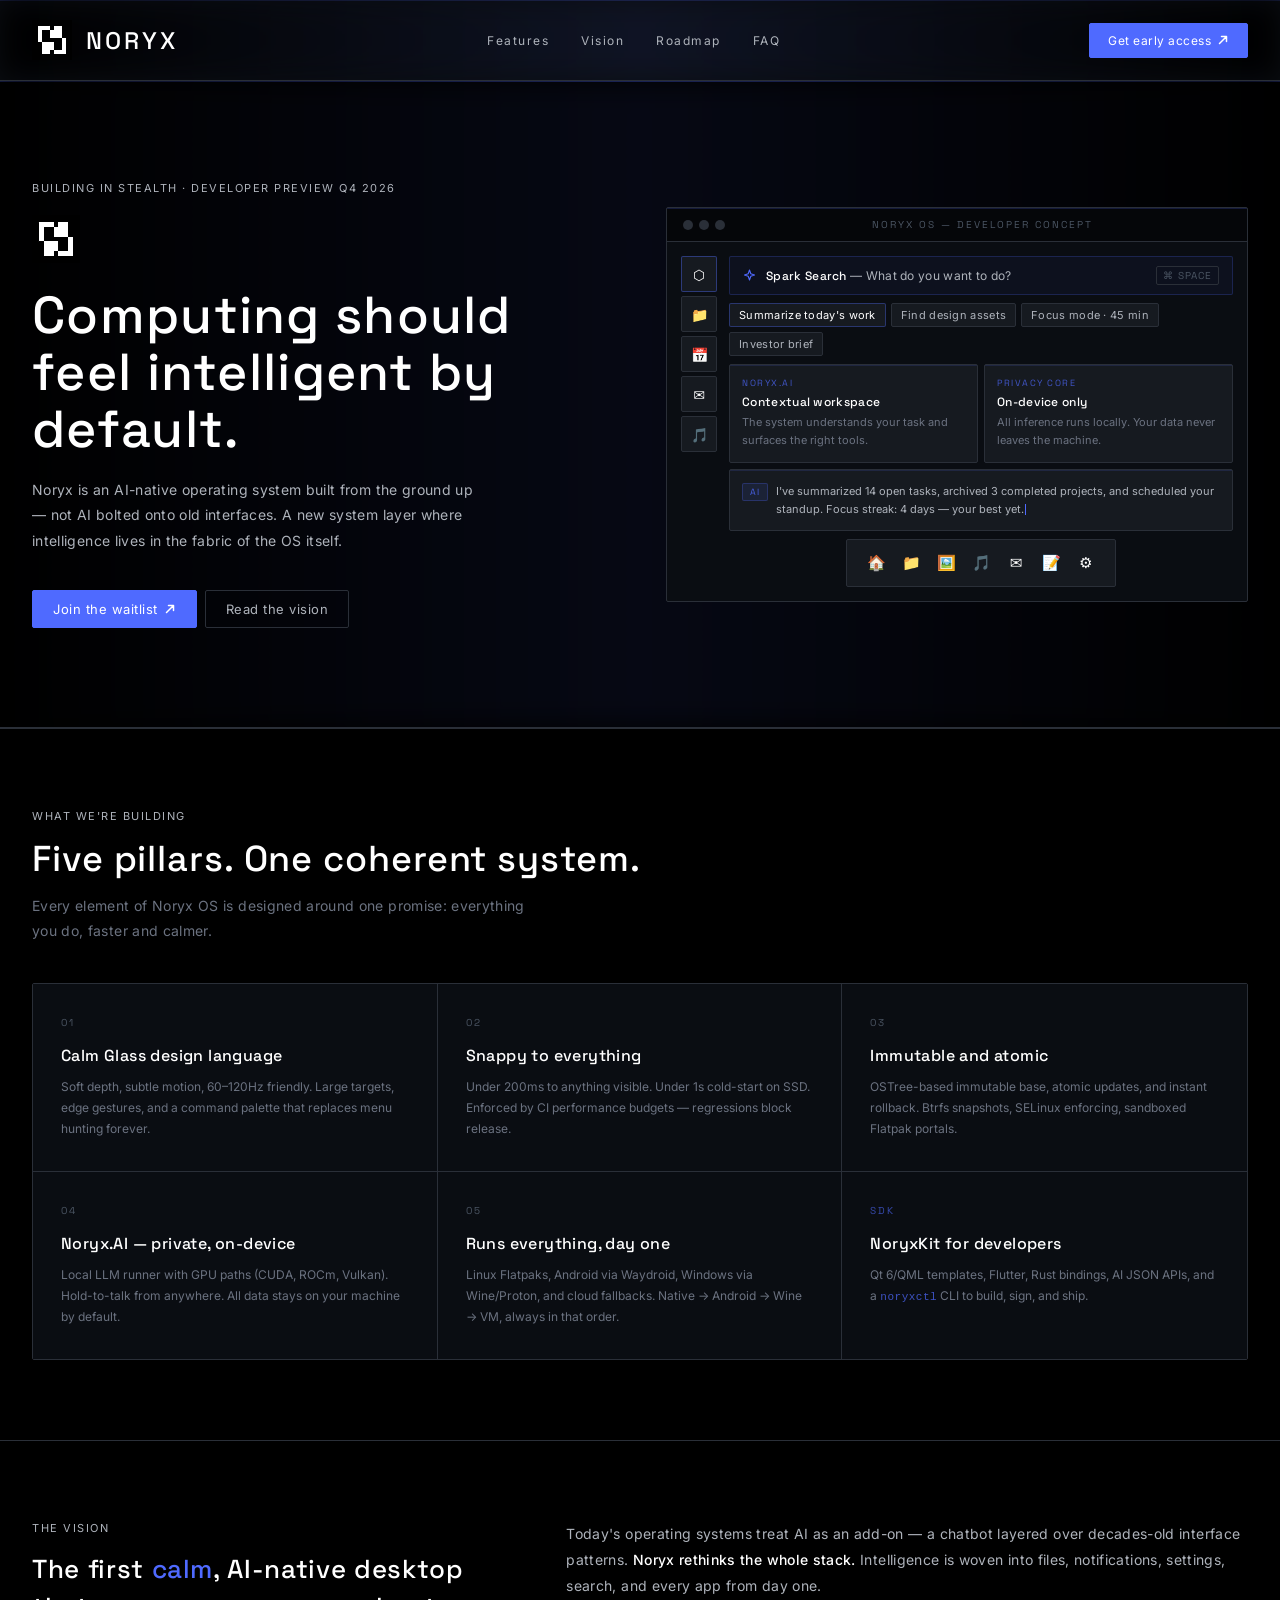
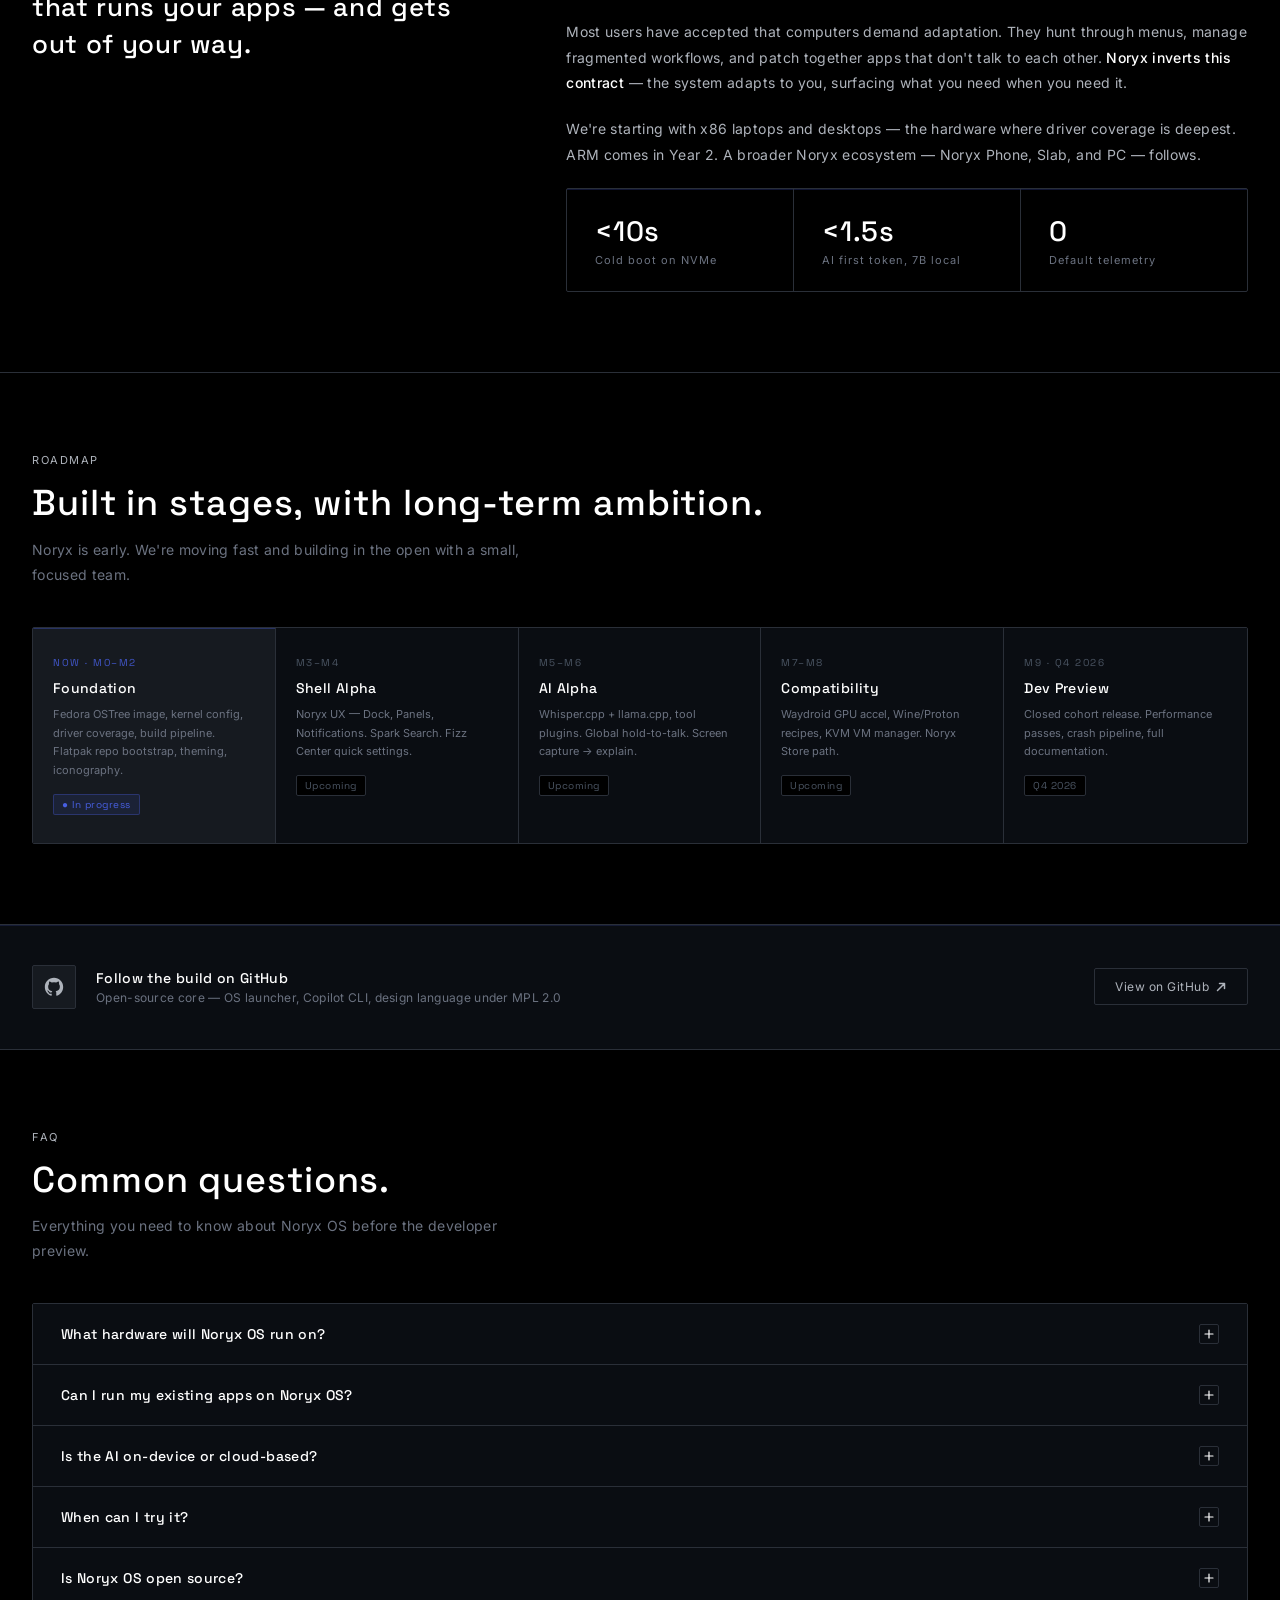
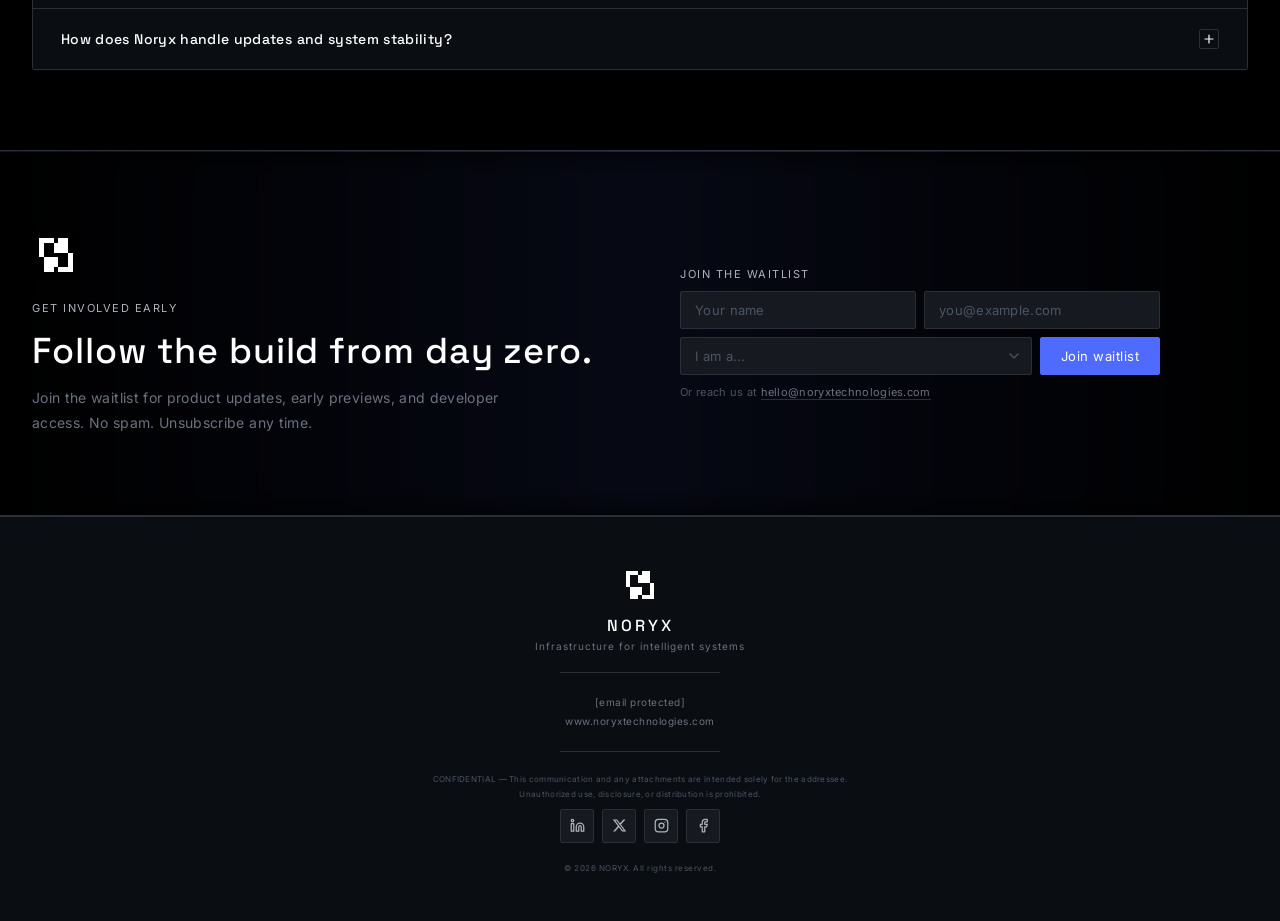
==== index.html @ 9839b4da "Initial Production Deployment" ====
<!DOCTYPE html>
<html lang="en">
<head>
  <meta charset="UTF-8" />
  <meta name="viewport" content="width=device-width, initial-scale=1.0" />
  <title>NORYX — Infrastructure for intelligent systems</title>
  <meta name="description" content="Noryx is building an AI-native operating system — calm, intelligent, and built for the way humans actually think." />

  <!-- Open Graph -->
  <meta property="og:type" content="website" />
  <meta property="og:url" content="https://noryxtechnologies.com/" />
  <meta property="og:title" content="NORYX — Infrastructure for intelligent systems" />
  <meta property="og:description" content="Noryx is building an AI-native operating system — calm, intelligent, and built for the way humans actually think." />
  <meta property="og:image" content="https://noryxtechnologies.com/og-image.png" />

  <!-- Twitter / X Card -->
  <meta name="twitter:card" content="summary_large_image" />
  <meta name="twitter:site" content="@buildnoryx" />
  <meta name="twitter:title" content="NORYX — Infrastructure for intelligent systems" />
  <meta name="twitter:description" content="Noryx is building an AI-native operating system — calm, intelligent, and built for the way humans actually think." />
  <meta name="twitter:image" content="https://noryxtechnologies.com/og-image.png" />
  <link rel="preconnect" href="https://fonts.googleapis.com">
  <link rel="preconnect" href="https://fonts.gstatic.com" crossorigin>
  <link href="https://fonts.googleapis.com/css2?family=Space+Grotesk:wght@400;500;600&family=Inter:wght@300;400;500&display=swap" rel="stylesheet">

  <style>
    /* ─── DESIGN TOKENS (from Figma spec) ─── */
    :root {
      --bg-primary:    #000000;
      --bg-secondary:  #0A0D12;
      --bg-button:     #161A20;
      --text-primary:  #FFFFFF;
      --text-silver:   #AEB3BB;
      --text-medium:   #6B7280;
      --text-muted:    #4B5563;
      --border-steel:  #2A2F38;
      --border-neural: #4F6AFF;
      --accent:        #4F6AFF;
      --glow: linear-gradient(90deg, rgba(0,0,0,1) 0%, rgba(79,106,255,0.08) 50%, rgba(0,0,0,1) 100%);
      --max: 1280px;
      --px: 32px;
      --ease: cubic-bezier(0.4, 0, 0.2, 1);
      --dur: 150ms;
    }

    *, *::before, *::after { box-sizing: border-box; margin: 0; padding: 0; }
    html { scroll-behavior: smooth; }

    body {
      font-family: 'Inter', system-ui, sans-serif;
      background: var(--bg-primary);
      color: var(--text-primary);
      overflow-x: hidden;
      -webkit-font-smoothing: antialiased;
    }

    a { color: inherit; text-decoration: none; }

    .wrap {
      width: min(calc(100% - var(--px) * 2), var(--max));
      margin: 0 auto;
    }

    .wordmark {
      font-family: 'Space Grotesk', 'Inter', system-ui, sans-serif;
      font-weight: 500;
      letter-spacing: 4px;
      color: var(--text-primary);
    }

    /* ─── NAV ─── */
    .nav-shell {
      position: sticky;
      top: 0;
      z-index: 100;
      background: var(--bg-secondary);
      border-bottom: 1px solid var(--border-steel);
      overflow: hidden;
    }

    .nav-shell::before {
      content: "";
      position: absolute;
      top: 0; left: 0; right: 0; height: 1px;
      background: var(--border-neural);
      opacity: 0.2;
    }

    .nav-shell::after {
      content: "";
      position: absolute;
      inset: 0;
      background: var(--glow);
      filter: blur(15px);
      pointer-events: none;
    }

    nav {
      position: relative;
      z-index: 1;
      height: 80px;
      display: flex;
      align-items: center;
      justify-content: space-between;
    }

    .nav-brand {
      display: flex;
      align-items: center;
      gap: 14px;
    }

    .nav-symbol { width: 40px; height: 40px; mix-blend-mode: screen; filter: brightness(1.05); }
    .nav-wordmark { font-size: 24px; letter-spacing: 3px; }

    .nav-links {
      display: flex;
      gap: 32px;
      font-size: 12px;
      letter-spacing: 1.5px;
      color: var(--text-silver);
    }

    .nav-links a { transition: color var(--dur) var(--ease); }
    .nav-links a:hover { color: var(--text-primary); }

    .btn {
      display: inline-flex;
      align-items: center;
      gap: 6px;
      padding: 7px 14px;
      background: var(--bg-button);
      border: 1px solid var(--border-steel);
      border-radius: 2px;
      font-family: 'Inter', sans-serif;
      font-size: 12px;
      color: var(--text-silver);
      cursor: pointer;
      transition: color var(--dur) var(--ease), border-color var(--dur) var(--ease), background var(--dur) var(--ease);
      white-space: nowrap;
    }

    .btn:hover { color: var(--text-primary); border-color: var(--border-neural); }
    .btn svg { width: 12px; height: 12px; flex-shrink: 0; }

    .btn-primary {
      background: var(--accent);
      border-color: var(--accent);
      color: #fff;
    }

    .btn-primary:hover {
      background: #6678ff;
      border-color: #6678ff;
      color: #fff;
    }

    .btn-outline {
      background: transparent;
      border-color: var(--border-steel);
      color: var(--text-silver);
    }

    .btn-outline:hover {
      color: var(--text-primary);
      border-color: var(--border-neural);
      background: transparent;
    }

    /* ─── HERO ─── */
    .hero {
      position: relative;
      background: var(--bg-primary);
      border-bottom: 1px solid var(--border-steel);
      overflow: hidden;
      padding: 100px var(--px);
    }

    .hero-glow {
      position: absolute;
      inset: 0;
      background: var(--glow);
      filter: blur(15px);
      pointer-events: none;
    }

    .hero::before {
      content: "";
      position: absolute;
      top: 0; left: 0; right: 0; height: 1px;
      background: var(--border-neural);
      opacity: 0.3;
    }

    .hero::after {
      content: "";
      position: absolute;
      bottom: 0; left: 0; right: 0; height: 1px;
      background: var(--border-steel);
    }

    .hero-inner {
      position: relative;
      z-index: 1;
      max-width: var(--max);
      margin: 0 auto;
      display: grid;
      grid-template-columns: 1fr 1.05fr;
      gap: 80px;
      align-items: center;
    }

    .hero-eyebrow {
      font-size: 11px;
      letter-spacing: 1.5px;
      color: var(--text-silver);
      margin-bottom: 20px;
    }

    .hero-symbol { width: 48px; height: 48px; margin-bottom: 20px; mix-blend-mode: screen; filter: brightness(1.05); }

    h1 {
      font-family: 'Space Grotesk', 'Inter', system-ui, sans-serif;
      font-weight: 500;
      font-size: clamp(30px, 4.5vw, 52px);
      letter-spacing: 0.025em;
      line-height: 1.1;
      color: var(--text-primary);
      margin-bottom: 18px;
    }

    .hero-sub {
      font-size: 14px;
      letter-spacing: 0.025em;
      color: var(--text-silver);
      line-height: 1.85;
      max-width: 50ch;
      margin-bottom: 36px;
    }

    .hero-actions { display: flex; gap: 8px; flex-wrap: wrap; }

    /* ─── OS WINDOW ─── */
    .os-frame {
      background: var(--bg-secondary);
      border: 1px solid var(--border-steel);
      border-radius: 2px;
      overflow: hidden;
      position: relative;
    }

    .os-frame::before {
      content: "";
      position: absolute;
      top: 0; left: 0; right: 0; height: 1px;
      background: var(--border-neural);
      opacity: 0.2;
    }

    .os-titlebar {
      display: flex;
      align-items: center;
      padding: 10px 16px;
      border-bottom: 1px solid var(--border-steel);
      background: rgba(0,0,0,0.5);
      gap: 8px;
    }

    .os-dots { display: flex; gap: 6px; }
    .os-dots span { width: 10px; height: 10px; border-radius: 50%; background: var(--border-steel); }

    .os-titlebar-label {
      flex: 1;
      text-align: center;
      font-size: 10px;
      letter-spacing: 2px;
      color: var(--text-muted);
      font-family: 'Space Grotesk', sans-serif;
    }

    .os-body { padding: 14px; display: flex; gap: 10px; }

    .os-sidebar {
      display: flex;
      flex-direction: column;
      gap: 4px;
      width: 38px;
    }

    .os-icon {
      width: 36px; height: 36px;
      border-radius: 2px;
      background: var(--bg-button);
      border: 1px solid var(--border-steel);
      display: flex; align-items: center; justify-content: center;
      font-size: 14px;
      cursor: pointer;
      transition: border-color var(--dur) var(--ease);
    }

    .os-icon:hover, .os-icon.active { border-color: rgba(79,106,255,0.4); }

    .os-main { flex: 1; display: flex; flex-direction: column; gap: 8px; }

    .spark {
      display: flex; align-items: center; gap: 10px;
      background: rgba(79,106,255,0.05);
      border: 1px solid rgba(79,106,255,0.22);
      border-radius: 2px;
      padding: 9px 13px;
    }

    .spark-label { flex: 1; font-size: 12px; color: var(--text-silver); letter-spacing: 0.3px; }
    .spark-label strong { color: var(--text-primary); font-family: 'Space Grotesk', sans-serif; font-weight: 500; }

    .spark-kbd {
      font-family: 'Space Grotesk', monospace;
      font-size: 10px;
      color: var(--text-muted);
      border: 1px solid var(--border-steel);
      padding: 2px 6px;
      border-radius: 2px;
      letter-spacing: 1px;
    }

    .chips { display: flex; flex-wrap: wrap; gap: 5px; }

    .chip {
      padding: 4px 9px;
      border-radius: 2px;
      background: var(--bg-button);
      border: 1px solid var(--border-steel);
      font-size: 11px;
      color: var(--text-silver);
      cursor: pointer;
      letter-spacing: 0.3px;
      transition: border-color var(--dur) var(--ease), color var(--dur) var(--ease);
    }

    .chip:hover, .chip.active { border-color: rgba(79,106,255,0.35); color: var(--text-primary); }

    .os-cards { display: grid; grid-template-columns: 1fr 1fr; gap: 6px; }

    .os-card {
      background: var(--bg-button);
      border: 1px solid var(--border-steel);
      border-radius: 2px;
      padding: 12px;
      position: relative;
      overflow: hidden;
    }

    .os-card::before {
      content: "";
      position: absolute;
      top: 0; left: 0; right: 0; height: 1px;
      background: var(--border-neural);
      opacity: 0.15;
    }

    .os-card-tag {
      font-size: 9px;
      letter-spacing: 1.5px;
      color: rgba(79,106,255,0.75);
      font-family: 'Space Grotesk', sans-serif;
      margin-bottom: 5px;
      text-transform: uppercase;
    }

    .os-card h4 {
      font-size: 12px; font-weight: 500;
      color: var(--text-primary);
      letter-spacing: 0.3px;
      margin-bottom: 4px;
      font-family: 'Space Grotesk', sans-serif;
    }

    .os-card p { font-size: 11px; color: var(--text-medium); line-height: 1.6; }
    .os-card.span2 { grid-column: 1 / -1; }

    .ai-row { display: flex; align-items: flex-start; gap: 8px; }

    .ai-badge {
      padding: 2px 7px;
      background: rgba(79,106,255,0.1);
      border: 1px solid rgba(79,106,255,0.25);
      border-radius: 2px;
      font-size: 9px;
      color: rgba(79,106,255,0.85);
      font-family: 'Space Grotesk', sans-serif;
      letter-spacing: 1px;
      white-space: nowrap;
      margin-top: 1px;
    }

    .ai-text { font-size: 11px; color: var(--text-silver); line-height: 1.65; }

    .cursor {
      display: inline-block; width: 1px; height: 11px;
      background: var(--accent);
      margin-left: 1px; vertical-align: middle;
      animation: blink 1s step-end infinite;
    }

    @keyframes blink { 0%,100%{opacity:1} 50%{opacity:0} }

    .dock {
      display: flex; justify-content: center; gap: 5px;
      padding: 8px 14px;
      background: var(--bg-button);
      border: 1px solid var(--border-steel);
      border-radius: 2px;
      width: fit-content;
      margin: 0 auto;
    }

    .dock-item {
      width: 30px; height: 30px;
      display: flex; align-items: center; justify-content: center;
      font-size: 15px; cursor: pointer; border-radius: 2px;
      transition: background var(--dur) var(--ease);
    }

    .dock-item:hover { background: rgba(79,106,255,0.1); }

    /* ─── SECTIONS ─── */
    section { border-bottom: 1px solid var(--border-steel); }

    .section-wrap {
      max-width: var(--max);
      margin: 0 auto;
      padding: 80px var(--px);
    }

    .section-label {
      font-size: 11px;
      letter-spacing: 1.5px;
      color: var(--text-silver);
      margin-bottom: 16px;
      text-transform: uppercase;
    }

    h2 {
      font-family: 'Space Grotesk', 'Inter', system-ui, sans-serif;
      font-weight: 500;
      font-size: clamp(22px, 3vw, 36px);
      letter-spacing: 0.025em;
      line-height: 1.15;
      color: var(--text-primary);
      margin-bottom: 12px;
    }

    .section-sub {
      font-size: 14px;
      letter-spacing: 0.025em;
      color: var(--text-medium);
      line-height: 1.8;
      max-width: 58ch;
    }

    /* ─── FEATURES ─── */
    .features-header { margin-bottom: 40px; }

    .features-grid {
      display: grid;
      grid-template-columns: repeat(3, 1fr);
      border: 1px solid var(--border-steel);
      border-radius: 2px;
      overflow: hidden;
    }

    .feature {
      padding: 32px 28px;
      border-right: 1px solid var(--border-steel);
      border-bottom: 1px solid var(--border-steel);
      background: var(--bg-secondary);
      position: relative;
      overflow: hidden;
      transition: background var(--dur) var(--ease);
    }

    .feature:hover { background: var(--bg-button); }

    .feature::before {
      content: "";
      position: absolute;
      top: 0; left: 0; right: 0; height: 1px;
      background: var(--border-neural);
      opacity: 0;
      transition: opacity var(--dur) var(--ease);
    }

    .feature:hover::before { opacity: 0.25; }
    .feature:nth-child(3n) { border-right: none; }
    .feature:nth-last-child(-n+3) { border-bottom: none; }

    .feature-num {
      font-size: 10px;
      letter-spacing: 2px;
      color: var(--text-muted);
      font-family: 'Space Grotesk', sans-serif;
      margin-bottom: 16px;
    }

    .feature h3 {
      font-family: 'Space Grotesk', sans-serif;
      font-weight: 500;
      font-size: 16px;
      letter-spacing: 0.025em;
      color: var(--text-primary);
      margin-bottom: 10px;
    }

    .feature p { font-size: 12px; color: var(--text-medium); line-height: 1.75; }

    /* ─── PHILOSOPHY ─── */
    .philosophy-grid {
      display: grid;
      grid-template-columns: 1fr 1.5fr;
      gap: 80px;
      align-items: start;
    }

    .philosophy-quote {
      font-family: 'Space Grotesk', sans-serif;
      font-weight: 500;
      font-size: clamp(18px, 2.2vw, 26px);
      letter-spacing: 0.025em;
      line-height: 1.45;
      color: var(--text-primary);
    }

    .accent-text { color: var(--accent); }

    .philosophy-body { display: flex; flex-direction: column; gap: 20px; }

    .philosophy-para {
      font-size: 14px;
      color: var(--text-silver);
      line-height: 1.85;
      letter-spacing: 0.025em;
    }

    .philosophy-para strong { color: var(--text-primary); font-weight: 500; }

    .stats-row {
      display: flex;
      border: 1px solid var(--border-steel);
      border-radius: 2px;
      overflow: hidden;
    }

    .stat {
      flex: 1;
      padding: 24px 28px;
      border-right: 1px solid var(--border-steel);
      position: relative;
    }

    .stat:last-child { border-right: none; }

    .stat::before {
      content: "";
      position: absolute;
      top: 0; left: 0; right: 0; height: 1px;
      background: var(--border-neural);
      opacity: 0.2;
    }

    .stat-value {
      font-family: 'Space Grotesk', sans-serif;
      font-weight: 500;
      font-size: 28px;
      letter-spacing: 0.025em;
      color: var(--text-primary);
      margin-bottom: 4px;
    }

    .stat-label { font-size: 11px; letter-spacing: 1px; color: var(--text-medium); }

    /* ─── ROADMAP ─── */
    .roadmap-grid {
      display: grid;
      grid-template-columns: repeat(5, 1fr);
      border: 1px solid var(--border-steel);
      border-radius: 2px;
      overflow: hidden;
      margin-top: 40px;
    }

    .roadmap-item {
      padding: 28px 20px;
      border-right: 1px solid var(--border-steel);
      background: var(--bg-secondary);
      position: relative;
      overflow: hidden;
      transition: background var(--dur) var(--ease);
    }

    .roadmap-item:last-child { border-right: none; }
    .roadmap-item:hover, .roadmap-item.active { background: var(--bg-button); }

    .roadmap-item::before {
      content: "";
      position: absolute;
      top: 0; left: 0; right: 0; height: 1px;
      background: var(--border-neural);
      opacity: 0;
    }

    .roadmap-item.active::before { opacity: 0.3; }

    .roadmap-phase {
      font-size: 10px;
      letter-spacing: 1.5px;
      color: var(--text-muted);
      font-family: 'Space Grotesk', sans-serif;
      margin-bottom: 10px;
      text-transform: uppercase;
    }

    .roadmap-item.active .roadmap-phase { color: rgba(79,106,255,0.75); }

    .roadmap-item h3 {
      font-family: 'Space Grotesk', sans-serif;
      font-weight: 500;
      font-size: 14px;
      letter-spacing: 0.025em;
      color: var(--text-primary);
      margin-bottom: 8px;
    }

    .roadmap-item p { font-size: 11px; color: var(--text-medium); line-height: 1.7; }

    .roadmap-tag {
      display: inline-block;
      margin-top: 14px;
      padding: 3px 8px;
      border-radius: 2px;
      font-size: 10px;
      letter-spacing: 0.5px;
      font-family: 'Space Grotesk', sans-serif;
    }

    .tag-active {
      background: rgba(79,106,255,0.1);
      border: 1px solid rgba(79,106,255,0.28);
      color: rgba(79,106,255,0.85);
    }

    .tag-future {
      background: var(--bg-primary);
      border: 1px solid var(--border-steel);
      color: var(--text-muted);
    }

    /* ─── WAITLIST ─── */
    .waitlist-section {
      position: relative;
      background: var(--bg-primary);
      overflow: hidden;
    }

    .waitlist-section::before {
      content: "";
      position: absolute;
      top: 0; left: 0; right: 0; height: 1px;
      background: var(--border-neural);
      opacity: 0.3;
    }

    .waitlist-glow {
      position: absolute;
      inset: 0;
      background: var(--glow);
      filter: blur(15px);
      pointer-events: none;
    }

    .waitlist-inner {
      position: relative;
      z-index: 1;
      display: grid;
      grid-template-columns: 1fr 1fr;
      gap: 80px;
      align-items: center;
    }

    .waitlist-symbol { width: 48px; height: 48px; margin-bottom: 18px; mix-blend-mode: screen; filter: brightness(1.05); }

    .form-label {
      font-size: 11px;
      letter-spacing: 1.5px;
      color: var(--text-silver);
      margin-bottom: 10px;
      text-transform: uppercase;
    }

    .form-row { display: flex; gap: 8px; }

    .form-input {
      flex: 1;
      background: var(--bg-button);
      border: 1px solid var(--border-steel);
      border-radius: 2px;
      padding: 10px 14px;
      font-family: 'Inter', sans-serif;
      font-size: 13px;
      color: var(--text-primary);
      outline: none;
      letter-spacing: 0.3px;
      transition: border-color var(--dur) var(--ease);
    }

    .form-input::placeholder { color: var(--text-muted); }
    .form-input:focus { border-color: rgba(79,106,255,0.45); }

    .form-field-row {
      display: flex;
      gap: 8px;
      margin-bottom: 8px;
    }

    .form-select-row {
      display: flex;
      gap: 8px;
    }

    .form-select {
      appearance: none;
      -webkit-appearance: none;
      cursor: pointer;
      background-image: url("data:image/svg+xml,%3Csvg xmlns='http://www.w3.org/2000/svg' width='10' height='6' fill='none'%3E%3Cpath d='M1 1l4 4 4-4' stroke='%234B5563' stroke-width='1.2' stroke-linecap='round' stroke-linejoin='round'/%3E%3C/svg%3E");
      background-repeat: no-repeat;
      background-position: right 12px center;
      padding-right: 32px;
      color: var(--text-muted);
    }

    .form-select option { background: var(--bg-button); color: var(--text-primary); }

    .form-error {
      display: none;
      align-items: center;
      gap: 8px;
      padding: 9px 13px;
      background: rgba(220,60,60,0.06);
      border: 1px solid rgba(220,60,60,0.22);
      border-radius: 2px;
      font-size: 12px;
      color: #ff6b6b;
      letter-spacing: 0.3px;
      margin-top: 8px;
    }

    @keyframes spin { to { transform: rotate(360deg); } }

    @media (max-width: 600px) {
      .form-field-row { flex-direction: column; }
      .form-select-row { flex-direction: column; }
    }

    .form-note {
      font-size: 11px;
      color: var(--text-muted);
      margin-top: 10px;
      letter-spacing: 0.3px;
    }

    .form-note a {
      color: var(--text-medium);
      border-bottom: 1px solid var(--border-steel);
      transition: color var(--dur) var(--ease);
    }

    .form-note a:hover { color: var(--text-silver); }

    .form-success {
      display: none;
      align-items: center;
      gap: 8px;
      padding: 10px 14px;
      background: rgba(79,106,255,0.06);
      border: 1px solid rgba(79,106,255,0.22);
      border-radius: 2px;
      font-size: 12px;
      color: var(--text-silver);
      letter-spacing: 0.3px;
    }

    /* ─── FOOTER — email footer spec ─── */
    footer {
      background: var(--bg-secondary);
      border-top: 1px solid var(--border-steel);
    }

    .footer-inner {
      max-width: var(--max);
      margin: 0 auto;
      padding: 48px var(--px);
      display: flex;
      flex-direction: column;
      align-items: center;
      text-align: center;
    }

    .footer-symbol { width: 40px; height: 40px; margin-bottom: 10px; mix-blend-mode: screen; filter: brightness(1.05); }
    .footer-wordmark { font-size: 16px; letter-spacing: 3px; margin-bottom: 4px; }

    .footer-tagline {
      font-size: 10px;
      letter-spacing: 1px;
      color: var(--text-medium);
      margin-bottom: 20px;
    }

    /* 160px divider lines — exact spec */
    .footer-divider {
      width: 160px; height: 1px;
      background: var(--border-steel);
      margin-bottom: 20px;
    }

    .footer-contact {
      font-size: 10px;
      letter-spacing: 0.5px;
      color: var(--text-medium);
      line-height: 1.9;
      margin-bottom: 20px;
    }

    .footer-legal {
      font-size: 8px;
      letter-spacing: 0.3px;
      color: var(--text-muted);
      line-height: 1.9;
      max-width: 440px;
      margin-bottom: 6px;
    }

    .footer-copyright {
      font-size: 8px;
      letter-spacing: 0.5px;
      color: var(--text-muted);
    }

    .footer-socials {
      display: flex;
      align-items: center;
      gap: 8px;
      margin-bottom: 20px;
    }

    .social-btn {
      display: inline-flex;
      align-items: center;
      justify-content: center;
      width: 34px;
      height: 34px;
      background: var(--bg-button);
      border: 1px solid var(--border-steel);
      border-radius: 2px;
      color: var(--text-silver);
      transition: color var(--dur) var(--ease), border-color var(--dur) var(--ease);
      text-decoration: none;
    }

    .social-btn:hover {
      color: var(--text-primary);
      border-color: var(--border-neural);
    }

    .social-btn svg { width: 15px; height: 15px; }
    .social-btn svg path, .social-btn svg rect, .social-btn svg circle { transition: fill var(--dur) var(--ease), stroke var(--dur) var(--ease); }

    /* ─── REVEAL ANIMATION ─── */
    .reveal {
      opacity: 0;
      transform: translateY(14px);
      transition: opacity 0.5s var(--ease), transform 0.5s var(--ease);
    }

    .reveal.visible { opacity: 1; transform: translateY(0); }

    .fade-in {
      animation: fadeUp 0.55s var(--ease) both;
    }

    @keyframes fadeUp {
      from { opacity: 0; transform: translateY(18px); }
      to   { opacity: 1; transform: translateY(0); }
    }

    .d1 { animation-delay: 0.05s; }
    .d2 { animation-delay: 0.12s; }
    .d3 { animation-delay: 0.19s; }
    .d4 { animation-delay: 0.27s; }
    .d5 { animation-delay: 0.38s; }

    /* ─── SCROLL PROGRESS BAR ─── */
    #progress-bar {
      position: fixed;
      top: 0; left: 0;
      height: 2px;
      width: 0%;
      background: var(--accent);
      z-index: 200;
      transition: width 0.1s linear;
      box-shadow: 0 0 8px rgba(79,106,255,0.5);
    }

    /* ─── HAMBURGER NAV ─── */
    .hamburger {
      display: none;
      flex-direction: column;
      justify-content: center;
      gap: 5px;
      width: 36px;
      height: 36px;
      background: var(--bg-button);
      border: 1px solid var(--border-steel);
      border-radius: 2px;
      cursor: pointer;
      padding: 8px;
      transition: border-color var(--dur) var(--ease);
    }

    .hamburger:hover { border-color: var(--border-neural); }

    .hamburger span {
      display: block;
      height: 1px;
      background: var(--text-silver);
      border-radius: 1px;
      transition: transform 0.25s var(--ease), opacity 0.25s var(--ease), background var(--dur) var(--ease);
    }

    .hamburger.open span:nth-child(1) { transform: translateY(6px) rotate(45deg); background: var(--text-primary); }
    .hamburger.open span:nth-child(2) { opacity: 0; }
    .hamburger.open span:nth-child(3) { transform: translateY(-6px) rotate(-45deg); background: var(--text-primary); }

    .mobile-menu {
      display: none;
      position: fixed;
      top: 80px; left: 0; right: 0;
      background: var(--bg-secondary);
      border-bottom: 1px solid var(--border-steel);
      z-index: 99;
      padding: 0;
      overflow: hidden;
      max-height: 0;
      transition: max-height 0.3s var(--ease), padding 0.3s var(--ease);
    }

    .mobile-menu.open {
      max-height: 400px;
      padding: 8px 0 16px;
    }

    .mobile-menu a {
      display: block;
      padding: 14px 32px;
      font-size: 13px;
      letter-spacing: 1px;
      color: var(--text-silver);
      border-bottom: 1px solid var(--border-steel);
      transition: color var(--dur) var(--ease), background var(--dur) var(--ease);
    }

    .mobile-menu a:last-child { border-bottom: none; }
    .mobile-menu a:hover { color: var(--text-primary); background: var(--bg-button); }

    /* ─── FAQ SECTION ─── */
    .faq-list {
      margin-top: 40px;
      border: 1px solid var(--border-steel);
      border-radius: 2px;
      overflow: hidden;
    }

    .faq-item {
      border-bottom: 1px solid var(--border-steel);
      background: var(--bg-secondary);
      transition: background var(--dur) var(--ease);
    }

    .faq-item:last-child { border-bottom: none; }

    .faq-q {
      display: flex;
      align-items: center;
      justify-content: space-between;
      padding: 20px 28px;
      cursor: pointer;
      gap: 24px;
      transition: background var(--dur) var(--ease);
    }

    .faq-q:hover { background: var(--bg-button); }

    .faq-q-text {
      font-family: 'Space Grotesk', sans-serif;
      font-weight: 500;
      font-size: 14px;
      letter-spacing: 0.025em;
      color: var(--text-primary);
    }

    .faq-icon {
      width: 20px; height: 20px;
      border: 1px solid var(--border-steel);
      border-radius: 2px;
      display: flex; align-items: center; justify-content: center;
      flex-shrink: 0;
      transition: border-color var(--dur) var(--ease), transform 0.25s var(--ease);
    }

    .faq-item.open .faq-icon {
      border-color: rgba(79,106,255,0.4);
      transform: rotate(45deg);
    }

    .faq-icon svg { width: 10px; height: 10px; }

    .faq-a {
      max-height: 0;
      overflow: hidden;
      transition: max-height 0.3s var(--ease), padding 0.3s var(--ease);
      padding: 0 28px;
    }

    .faq-item.open .faq-a {
      max-height: 200px;
      padding: 0 28px 20px;
    }

    .faq-a p {
      font-size: 13px;
      color: var(--text-silver);
      line-height: 1.8;
      letter-spacing: 0.025em;
      padding-top: 4px;
      border-top: 1px solid var(--border-steel);
      padding-top: 16px;
    }

    /* ─── GITHUB CTA ─── */
    .github-band {
      border-bottom: 1px solid var(--border-steel);
      background: var(--bg-secondary);
      position: relative;
      overflow: hidden;
    }

    .github-band::before {
      content: "";
      position: absolute;
      top: 0; left: 0; right: 0; height: 1px;
      background: var(--border-neural);
      opacity: 0.15;
    }

    .github-inner {
      display: flex;
      align-items: center;
      justify-content: space-between;
      gap: 40px;
      padding: 40px var(--px);
      max-width: var(--max);
      margin: 0 auto;
    }

    .github-left { display: flex; align-items: center; gap: 20px; }

    .github-icon {
      width: 44px; height: 44px;
      border: 1px solid var(--border-steel);
      border-radius: 2px;
      display: flex; align-items: center; justify-content: center;
      flex-shrink: 0;
      background: var(--bg-button);
    }

    .github-icon svg { width: 22px; height: 22px; fill: var(--text-silver); }

    .github-label {
      font-family: 'Space Grotesk', sans-serif;
      font-weight: 500;
      font-size: 14px;
      letter-spacing: 0.025em;
      color: var(--text-primary);
      margin-bottom: 3px;
    }

    .github-sub {
      font-size: 12px;
      color: var(--text-medium);
      letter-spacing: 0.025em;
    }

    /* ─── BACK TO TOP ─── */
    #back-to-top {
      position: fixed;
      bottom: 32px; right: 32px;
      width: 40px; height: 40px;
      background: var(--bg-button);
      border: 1px solid var(--border-steel);
      border-radius: 2px;
      display: flex; align-items: center; justify-content: center;
      cursor: pointer;
      opacity: 0;
      pointer-events: none;
      transition: opacity 0.25s var(--ease), border-color var(--dur) var(--ease), transform var(--dur) var(--ease);
      z-index: 99;
    }

    #back-to-top.visible { opacity: 1; pointer-events: auto; }
    #back-to-top:hover { border-color: var(--border-neural); transform: translateY(-2px); }
    #back-to-top svg { width: 14px; height: 14px; stroke: var(--text-silver); }

    /* ─── RESPONSIVE additions ─── */
    @media (max-width: 960px) {
      .hamburger { display: flex; }
      .mobile-menu { display: block; }
      .github-inner { flex-direction: column; align-items: flex-start; gap: 20px; }
    }

    @media (max-width: 600px) {
      #back-to-top { bottom: 20px; right: 20px; }
    }
    @media (max-width: 960px) {
      .hero-inner, .philosophy-grid, .waitlist-inner { grid-template-columns: 1fr; gap: 48px; }
      .features-grid { grid-template-columns: 1fr 1fr; }
      .feature:nth-child(3n) { border-right: 1px solid var(--border-steel); }
      .feature:nth-child(2n) { border-right: none; }
      .roadmap-grid { grid-template-columns: 1fr 1fr; }
      .roadmap-item:nth-child(2n) { border-right: none; }
      .roadmap-item { border-bottom: 1px solid var(--border-steel); }
      .roadmap-item:last-child { border-bottom: none; }
      .nav-links { display: none; }
    }

    @media (max-width: 600px) {
      :root { --px: 20px; }
      .features-grid { grid-template-columns: 1fr; }
      .feature { border-right: none !important; }
      .roadmap-grid { grid-template-columns: 1fr; }
      .roadmap-item { border-right: none; border-bottom: 1px solid var(--border-steel); }
      .stats-row { flex-direction: column; }
      .stat { border-right: none; border-bottom: 1px solid var(--border-steel); }
      .stat:last-child { border-bottom: none; }
      .form-row { flex-direction: column; }
    }
  </style>
</head>

<body>

  <!-- Scroll progress bar -->
  <div id="progress-bar"></div>

  <!-- Mobile menu -->
  <div class="mobile-menu" id="mobile-menu">
    <a href="#features" onclick="closeMobileMenu()">Features</a>
    <a href="#vision" onclick="closeMobileMenu()">Vision</a>
    <a href="#roadmap" onclick="closeMobileMenu()">Roadmap</a>
    <a href="#faq" onclick="closeMobileMenu()">FAQ</a>
    <a href="#waitlist" onclick="closeMobileMenu()">Get early access</a>
  </div>

  <!-- ─── NAV ─── -->
  <div class="nav-shell">
    <nav class="wrap">
      <a href="#" class="nav-brand">
        <img src="[data-uri]" class="nav-symbol" alt="NORYX" style="image-rendering: pixelated;" />
        <span class="wordmark nav-wordmark">NORYX</span>
      </a>
      <div class="nav-links">
        <a href="#features">Features</a>
        <a href="#vision">Vision</a>
        <a href="#roadmap">Roadmap</a>
        <a href="#faq">FAQ</a>
      </div>
      <a href="#waitlist" class="btn btn-primary" style="padding: 9px 18px; font-size: 12px; letter-spacing: 0.5px; display: inline-flex;">
        Get early access
        <svg viewBox="0 0 12 12" fill="none">
          <path d="M2.5 9.5L9.5 2.5M9.5 2.5H4.5M9.5 2.5V7.5" stroke="currentColor" stroke-width="1.5" stroke-linecap="round" stroke-linejoin="round"/>
        </svg>
      </a>
      <div class="hamburger" id="hamburger" onclick="toggleMobileMenu()" aria-label="Menu">
        <span></span><span></span><span></span>
      </div>
    </nav>
  </div>

  <!-- ─── HERO ─── -->
  <section class="hero" style="border-bottom: 1px solid var(--border-steel);">
    <div class="hero-glow"></div>
    <div class="hero-inner">
      <div>
        <p class="hero-eyebrow fade-in d1">BUILDING IN STEALTH · DEVELOPER PREVIEW Q4 2026</p>
        <img src="[data-uri]" class="hero-symbol fade-in d2" alt="NORYX" style="image-rendering: pixelated;" />
        <h1 class="fade-in d3">Computing should feel intelligent by default.</h1>
        <p class="hero-sub fade-in d4">
          Noryx is an AI-native operating system built from the ground up — not AI bolted onto old interfaces. A new system layer where intelligence lives in the fabric of the OS itself.
        </p>
        <div class="hero-actions fade-in d5">
          <a href="#waitlist" class="btn btn-primary" style="padding: 10px 20px; font-size: 13px; letter-spacing: 0.5px;">
            Join the waitlist
            <svg viewBox="0 0 12 12" fill="none" width="12" height="12">
              <path d="M2.5 9.5L9.5 2.5M9.5 2.5H4.5M9.5 2.5V7.5" stroke="currentColor" stroke-width="1.5" stroke-linecap="round" stroke-linejoin="round"/>
            </svg>
          </a>
          <a href="#vision" class="btn btn-outline" style="padding: 10px 20px; font-size: 13px; letter-spacing: 0.5px;">
            Read the vision
          </a>
        </div>
      </div>

      <!-- OS mock window -->
      <div class="fade-in d5">
        <div class="os-frame">
          <div class="os-titlebar">
            <div class="os-dots"><span></span><span></span><span></span></div>
            <div class="os-titlebar-label">NORYX OS — DEVELOPER CONCEPT</div>
          </div>
          <div class="os-body">
            <div class="os-sidebar">
              <div class="os-icon active">⬡</div>
              <div class="os-icon">📁</div>
              <div class="os-icon">📅</div>
              <div class="os-icon">✉️</div>
              <div class="os-icon">🎵</div>
            </div>
            <div class="os-main">
              <div class="spark">
                <svg width="13" height="13" viewBox="0 0 13 13" fill="none">
                  <path d="M6.5 1L7.8 4.7L11.5 6L7.8 7.3L6.5 11L5.2 7.3L1.5 6L5.2 4.7L6.5 1Z" stroke="#4F6AFF" stroke-width="1.1" stroke-linejoin="round"/>
                </svg>
                <div class="spark-label"><strong>Spark Search</strong> — What do you want to do?</div>
                <span class="spark-kbd">⌘ SPACE</span>
              </div>
              <div class="chips">
                <span class="chip active">Summarize today's work</span>
                <span class="chip">Find design assets</span>
                <span class="chip">Focus mode · 45 min</span>
                <span class="chip">Investor brief</span>
              </div>
              <div class="os-cards">
                <div class="os-card">
                  <div class="os-card-tag">Noryx.AI</div>
                  <h4>Contextual workspace</h4>
                  <p>The system understands your task and surfaces the right tools.</p>
                </div>
                <div class="os-card">
                  <div class="os-card-tag">Privacy Core</div>
                  <h4>On-device only</h4>
                  <p>All inference runs locally. Your data never leaves the machine.</p>
                </div>
                <div class="os-card span2">
                  <div class="ai-row">
                    <span class="ai-badge">AI</span>
                    <div class="ai-text">
                      I've summarized 14 open tasks, archived 3 completed projects, and scheduled your standup. Focus streak: 4 days — your best yet.<span class="cursor"></span>
                    </div>
                  </div>
                </div>
              </div>
              <div class="dock">
                <div class="dock-item">🏠</div>
                <div class="dock-item">📁</div>
                <div class="dock-item">🖼️</div>
                <div class="dock-item">🎵</div>
                <div class="dock-item">✉️</div>
                <div class="dock-item">📝</div>
                <div class="dock-item">⚙️</div>
              </div>
            </div>
          </div>
        </div>
      </div>
    </div>
  </section>

  <!-- ─── FEATURES ─── -->
  <section id="features">
    <div class="section-wrap">
      <div class="features-header reveal">
        <div class="section-label">What we're building</div>
        <h2>Five pillars. One coherent system.</h2>
        <p class="section-sub">Every element of Noryx OS is designed around one promise: everything you do, faster and calmer.</p>
      </div>
      <div class="features-grid">
        <div class="feature reveal">
          <div class="feature-num">01</div>
          <h3>Calm Glass design language</h3>
          <p>Soft depth, subtle motion, 60–120Hz friendly. Large targets, edge gestures, and a command palette that replaces menu hunting forever.</p>
        </div>
        <div class="feature reveal">
          <div class="feature-num">02</div>
          <h3>Snappy to everything</h3>
          <p>Under 200ms to anything visible. Under 1s cold-start on SSD. Enforced by CI performance budgets — regressions block release.</p>
        </div>
        <div class="feature reveal">
          <div class="feature-num">03</div>
          <h3>Immutable and atomic</h3>
          <p>OSTree-based immutable base, atomic updates, and instant rollback. Btrfs snapshots, SELinux enforcing, sandboxed Flatpak portals.</p>
        </div>
        <div class="feature reveal">
          <div class="feature-num">04</div>
          <h3>Noryx.AI — private, on-device</h3>
          <p>Local LLM runner with GPU paths (CUDA, ROCm, Vulkan). Hold-to-talk from anywhere. All data stays on your machine by default.</p>
        </div>
        <div class="feature reveal">
          <div class="feature-num">05</div>
          <h3>Runs everything, day one</h3>
          <p>Linux Flatpaks, Android via Waydroid, Windows via Wine/Proton, and cloud fallbacks. Native → Android → Wine → VM, always in that order.</p>
        </div>
        <div class="feature reveal" style="border-top-color: rgba(79,106,255,0.2);">
          <div class="feature-num" style="color: rgba(79,106,255,0.65);">SDK</div>
          <h3>NoryxKit for developers</h3>
          <p>Qt 6/QML templates, Flutter, Rust bindings, AI JSON APIs, and a <code style="font-size:11px;color:rgba(79,106,255,0.75);letter-spacing:0.5px;">noryxctl</code> CLI to build, sign, and ship.</p>
        </div>
      </div>
    </div>
  </section>

  <!-- ─── VISION ─── -->
  <section id="vision">
    <div class="section-wrap">
      <div class="philosophy-grid">
        <div class="reveal">
          <div class="section-label">The vision</div>
          <p class="philosophy-quote">
            The first <span class="accent-text">calm</span>, AI-native desktop that runs your apps — and gets out of your way.
          </p>
        </div>
        <div class="philosophy-body">
          <p class="philosophy-para reveal">
            Today's operating systems treat AI as an add-on — a chatbot layered over decades-old interface patterns. <strong>Noryx rethinks the whole stack.</strong> Intelligence is woven into files, notifications, settings, search, and every app from day one.
          </p>
          <p class="philosophy-para reveal">
            Most users have accepted that computers demand adaptation. They hunt through menus, manage fragmented workflows, and patch together apps that don't talk to each other. <strong>Noryx inverts this contract</strong> — the system adapts to you, surfacing what you need when you need it.
          </p>
          <p class="philosophy-para reveal">
            We're starting with x86 laptops and desktops — the hardware where driver coverage is deepest. ARM comes in Year 2. A broader Noryx ecosystem — Noryx Phone, Slab, and PC — follows.
          </p>
          <div class="stats-row reveal">
            <div class="stat">
              <div class="stat-value">&lt;10s</div>
              <div class="stat-label">Cold boot on NVMe</div>
            </div>
            <div class="stat">
              <div class="stat-value">&lt;1.5s</div>
              <div class="stat-label">AI first token, 7B local</div>
            </div>
            <div class="stat">
              <div class="stat-value">0</div>
              <div class="stat-label">Default telemetry</div>
            </div>
          </div>
        </div>
      </div>
    </div>
  </section>

  <!-- ─── ROADMAP ─── -->
  <section id="roadmap">
    <div class="section-wrap">
      <div class="reveal">
        <div class="section-label">Roadmap</div>
        <h2>Built in stages, with long-term ambition.</h2>
        <p class="section-sub">Noryx is early. We're moving fast and building in the open with a small, focused team.</p>
      </div>
      <div class="roadmap-grid reveal">
        <div class="roadmap-item active">
          <div class="roadmap-phase">Now · M0–M2</div>
          <h3>Foundation</h3>
          <p>Fedora OSTree image, kernel config, driver coverage, build pipeline. Flatpak repo bootstrap, theming, iconography.</p>
          <span class="roadmap-tag tag-active">● In progress</span>
        </div>
        <div class="roadmap-item">
          <div class="roadmap-phase">M3–M4</div>
          <h3>Shell Alpha</h3>
          <p>Noryx UX — Dock, Panels, Notifications. Spark Search. Fizz Center quick settings.</p>
          <span class="roadmap-tag tag-future">Upcoming</span>
        </div>
        <div class="roadmap-item">
          <div class="roadmap-phase">M5–M6</div>
          <h3>AI Alpha</h3>
          <p>Whisper.cpp + llama.cpp, tool plugins. Global hold-to-talk. Screen capture → explain.</p>
          <span class="roadmap-tag tag-future">Upcoming</span>
        </div>
        <div class="roadmap-item">
          <div class="roadmap-phase">M7–M8</div>
          <h3>Compatibility</h3>
          <p>Waydroid GPU accel, Wine/Proton recipes, KVM VM manager. Noryx Store path.</p>
          <span class="roadmap-tag tag-future">Upcoming</span>
        </div>
        <div class="roadmap-item">
          <div class="roadmap-phase">M9 · Q4 2026</div>
          <h3>Dev Preview</h3>
          <p>Closed cohort release. Performance passes, crash pipeline, full documentation.</p>
          <span class="roadmap-tag tag-future">Q4 2026</span>
        </div>
      </div>
    </div>
  </section>

  <!-- ─── GITHUB CTA ─── -->
  <div class="github-band">
    <div class="github-inner reveal">
      <div class="github-left">
        <div class="github-icon">
          <svg viewBox="0 0 24 24" xmlns="http://www.w3.org/2000/svg">
            <path d="M12 2C6.477 2 2 6.477 2 12c0 4.42 2.865 8.166 6.839 9.489.5.092.682-.217.682-.482 0-.237-.008-.866-.013-1.7-2.782.604-3.369-1.341-3.369-1.341-.454-1.155-1.11-1.462-1.11-1.462-.908-.62.069-.608.069-.608 1.003.07 1.531 1.03 1.531 1.03.892 1.529 2.341 1.087 2.91.832.092-.647.35-1.088.636-1.338-2.22-.253-4.555-1.11-4.555-4.943 0-1.091.39-1.984 1.029-2.683-.103-.253-.446-1.27.098-2.647 0 0 .84-.269 2.75 1.025A9.578 9.578 0 0 1 12 6.836a9.59 9.59 0 0 1 2.504.337c1.909-1.294 2.747-1.025 2.747-1.025.546 1.377.203 2.394.1 2.647.64.699 1.028 1.592 1.028 2.683 0 3.842-2.339 4.687-4.566 4.935.359.309.678.919.678 1.852 0 1.336-.012 2.415-.012 2.743 0 .267.18.578.688.48C19.138 20.163 22 16.418 22 12c0-5.523-4.477-10-10-10z"/>
          </svg>
        </div>
        <div>
          <div class="github-label">Follow the build on GitHub</div>
          <div class="github-sub">Open-source core — OS launcher, Copilot CLI, design language under MPL 2.0</div>
        </div>
      </div>
      <a href="https://github.com/noryxtechnologies" target="_blank" rel="noopener" class="btn btn-outline" style="padding: 10px 20px; font-size: 12px; letter-spacing: 0.5px; white-space: nowrap;">
        View on GitHub
        <svg viewBox="0 0 12 12" fill="none" width="11" height="11">
          <path d="M2.5 9.5L9.5 2.5M9.5 2.5H4.5M9.5 2.5V7.5" stroke="currentColor" stroke-width="1.5" stroke-linecap="round" stroke-linejoin="round"/>
        </svg>
      </a>
    </div>
  </div>



  <!-- ─── FAQ ─── -->
  <section id="faq">
    <div class="section-wrap">
      <div class="reveal">
        <div class="section-label">FAQ</div>
        <h2>Common questions.</h2>
        <p class="section-sub">Everything you need to know about Noryx OS before the developer preview.</p>
      </div>
      <div class="faq-list reveal">
        <div class="faq-item">
          <div class="faq-q" onclick="toggleFaq(this)">
            <span class="faq-q-text">What hardware will Noryx OS run on?</span>
            <div class="faq-icon"><svg viewBox="0 0 10 10" fill="none"><path d="M5 1v8M1 5h8" stroke="currentColor" stroke-width="1.2" stroke-linecap="round"/></svg></div>
          </div>
          <div class="faq-a"><p>Year 1 targets x86-64 laptops and desktops with good Linux driver coverage — Framework Laptop 13/16, ThinkPad T/X series, Dell XPS 13/15, and similar. ARM support (Qualcomm/MediaTek reference boards) comes in Year 2.</p></div>
        </div>
        <div class="faq-item">
          <div class="faq-q" onclick="toggleFaq(this)">
            <span class="faq-q-text">Can I run my existing apps on Noryx OS?</span>
            <div class="faq-icon"><svg viewBox="0 0 10 10" fill="none"><path d="M5 1v8M1 5h8" stroke="currentColor" stroke-width="1.2" stroke-linecap="round"/></svg></div>
          </div>
          <div class="faq-a"><p>Yes. Noryx follows a compatibility priority: Native Linux/Flatpak apps first (VS Code, Chrome, Discord, Spotify, Steam), then Android apps via Waydroid, then Windows apps via Wine/Proton, then cloud fallbacks. Most mainstream apps work on day one.</p></div>
        </div>
        <div class="faq-item">
          <div class="faq-q" onclick="toggleFaq(this)">
            <span class="faq-q-text">Is the AI on-device or cloud-based?</span>
            <div class="faq-icon"><svg viewBox="0 0 10 10" fill="none"><path d="M5 1v8M1 5h8" stroke="currentColor" stroke-width="1.2" stroke-linecap="round"/></svg></div>
          </div>
          <div class="faq-a"><p>On-device by default. Noryx.AI runs a quantized local LLM (7B parameters) with full GPU acceleration via CUDA, ROCm, and Vulkan. No data leaves your machine unless you explicitly opt into a cloud connector. Zero default telemetry.</p></div>
        </div>
        <div class="faq-item">
          <div class="faq-q" onclick="toggleFaq(this)">
            <span class="faq-q-text">When can I try it?</span>
            <div class="faq-icon"><svg viewBox="0 0 10 10" fill="none"><path d="M5 1v8M1 5h8" stroke="currentColor" stroke-width="1.2" stroke-linecap="round"/></svg></div>
          </div>
          <div class="faq-a"><p>The Developer Preview (Month 9, Q4 2026) will go to a closed cohort of early sign-ups first. Join the waitlist to be in the first wave. A public open beta follows in Month 10–12.</p></div>
        </div>
        <div class="faq-item">
          <div class="faq-q" onclick="toggleFaq(this)">
            <span class="faq-q-text">Is Noryx OS open source?</span>
            <div class="faq-icon"><svg viewBox="0 0 10 10" fill="none"><path d="M5 1v8M1 5h8" stroke="currentColor" stroke-width="1.2" stroke-linecap="round"/></svg></div>
          </div>
          <div class="faq-a"><p>Core OS components — the launcher, Copilot CLI, and design language — are open-sourced under MPL 2.0. Proprietary UX layers, model weights, and first-party app assets are retained in-house. The SDK is open with a permissive license.</p></div>
        </div>
        <div class="faq-item">
          <div class="faq-q" onclick="toggleFaq(this)">
            <span class="faq-q-text">How does Noryx handle updates and system stability?</span>
            <div class="faq-icon"><svg viewBox="0 0 10 10" fill="none"><path d="M5 1v8M1 5h8" stroke="currentColor" stroke-width="1.2" stroke-linecap="round"/></svg></div>
          </div>
          <div class="faq-a"><p>Noryx uses an OSTree-based immutable base image. Updates are atomic — the entire OS image is swapped in one operation. If anything goes wrong, you roll back to the previous image instantly. Updates stage in the background and apply on reboot.</p></div>
        </div>
      </div>
    </div>
  </section>
  <section class="waitlist-section" id="waitlist">
    <div class="waitlist-glow"></div>
    <div class="section-wrap">
      <div class="waitlist-inner">
        <div class="reveal">
          <img src="[data-uri]" class="waitlist-symbol" alt="NORYX" style="image-rendering: pixelated;" />
          <div class="section-label">Get involved early</div>
          <h2>Follow the build from day zero.</h2>
          <p class="section-sub">Join the waitlist for product updates, early previews, and developer access. No spam. Unsubscribe any time.</p>
        </div>
        <div class="reveal">
          <div class="form-label">Join the waitlist</div>
          <div id="form-row" style="max-width: 480px;">
            <div class="form-field-row">
              <input type="text" class="form-input" placeholder="Your name" id="name-input" autocomplete="name" />
              <input type="email" class="form-input" placeholder="you@example.com" id="email-input" autocomplete="email" />
            </div>
            <div class="form-select-row">
              <select class="form-input form-select" id="role-input">
                <option value="" disabled selected>I am a...</option>
                <option value="developer">Developer</option>
                <option value="designer">Designer</option>
                <option value="creator">Creator / Student</option>
                <option value="investor">Investor</option>
                <option value="other">Other</option>
              </select>
              <button class="btn btn-primary" id="submit-btn" onclick="submitWaitlist()" type="button" style="padding: 10px 20px; font-size: 13px; letter-spacing: 0.5px; white-space: nowrap;">
                <span id="btn-text">Join waitlist</span>
                <svg id="btn-spinner" viewBox="0 0 14 14" fill="none" width="14" height="14" style="display:none; animation: spin 0.8s linear infinite;">
                  <circle cx="7" cy="7" r="5.5" stroke="currentColor" stroke-width="1.5" stroke-dasharray="20 15"/>
                </svg>
              </button>
            </div>
          </div>
          <div class="form-success" id="form-success" style="max-width: 480px;">
            <svg width="13" height="13" viewBox="0 0 13 13" fill="none">
              <circle cx="6.5" cy="6.5" r="5.5" stroke="#4F6AFF" stroke-width="1.2"/>
              <path d="M4 6.5l2 2 3.5-3.5" stroke="#4F6AFF" stroke-width="1.3" stroke-linecap="round" stroke-linejoin="round"/>
            </svg>
            You're on the list. We'll be in touch.
          </div>
          <div class="form-error" id="form-error" style="max-width: 480px;"></div>
          <p class="form-note" style="max-width: 480px;">
            Or reach us at <a href="mailto:hello@noryxtechnologies.com">hello@noryxtechnologies.com</a>
          </p>
        </div>
      </div>
    </div>
  </section>

  <!-- Back to top -->
  <button id="back-to-top" onclick="window.scrollTo({top:0,behavior:'smooth'})" aria-label="Back to top">
    <svg viewBox="0 0 14 14" fill="none" xmlns="http://www.w3.org/2000/svg">
      <path d="M7 11V3M3 7l4-4 4 4" stroke-width="1.4" stroke-linecap="round" stroke-linejoin="round"/>
    </svg>
  </button>

  <!-- ─── FOOTER — email spec ─── -->
  <footer>
    <div class="footer-inner">
      <img src="[data-uri]" class="footer-symbol" alt="NORYX" style="image-rendering: pixelated;" />
      <div class="wordmark footer-wordmark">NORYX</div>
      <div class="footer-tagline">Infrastructure for intelligent systems</div>
      <div class="footer-divider"></div>
      <div class="footer-contact">
        <a href="/cdn-cgi/l/email-protection" class="__cf_email__" data-cfemail="18707d7474775876776a61606c7d7b70767774777f717d6b367b7775">[email&#160;protected]</a><br>
        www.noryxtechnologies.com
      </div>
      <div class="footer-divider"></div>
      <div class="footer-legal">
        CONFIDENTIAL — This communication and any attachments are intended solely for the addressee.<br>
        Unauthorized use, disclosure, or distribution is prohibited.
      </div>
      <div class="footer-socials">
        <!-- LinkedIn -->
        <a href="https://www.linkedin.com/company/noryx-technologies" target="_blank" rel="noopener" class="social-btn" aria-label="LinkedIn">
          <svg viewBox="0 0 24 24" fill="none" xmlns="http://www.w3.org/2000/svg">
            <path d="M16 8a6 6 0 0 1 6 6v7h-4v-7a2 2 0 0 0-2-2 2 2 0 0 0-2 2v7h-4v-7a6 6 0 0 1 6-6z" stroke="currentColor" stroke-width="2" stroke-linecap="round" stroke-linejoin="round" fill="none"/>
            <rect x="2" y="9" width="4" height="12" stroke="currentColor" stroke-width="2" stroke-linecap="round" stroke-linejoin="round" fill="none"/>
            <circle cx="4" cy="4" r="2" stroke="currentColor" stroke-width="2" fill="none"/>
          </svg>
        </a>
        <!-- X / Twitter -->
        <a href="https://x.com/buildnoryx" target="_blank" rel="noopener" class="social-btn" aria-label="X">
          <svg viewBox="0 0 24 24" fill="currentColor" xmlns="http://www.w3.org/2000/svg">
            <path d="M18.244 2.25h3.308l-7.227 8.26 8.502 11.24H16.17l-5.214-6.817L4.99 21.75H1.68l7.73-8.835L1.254 2.25H8.08l4.713 6.231zm-1.161 17.52h1.833L7.084 4.126H5.117z"/>
          </svg>
        </a>
        <!-- Instagram -->
        <a href="https://instagram.com/buildnoryx" target="_blank" rel="noopener" class="social-btn" aria-label="Instagram">
          <svg viewBox="0 0 24 24" fill="none" xmlns="http://www.w3.org/2000/svg">
            <rect x="2" y="2" width="20" height="20" rx="5" stroke="currentColor" stroke-width="2" fill="none"/>
            <circle cx="12" cy="12" r="4" stroke="currentColor" stroke-width="2" fill="none"/>
            <rect x="16.5" y="5.5" width="2" height="2" rx="1" fill="currentColor"/>
          </svg>
        </a>
        <!-- Facebook -->
        <a href="https://www.facebook.com/profile.php?id=61582217492984" target="_blank" rel="noopener" class="social-btn" aria-label="Facebook">
          <svg viewBox="0 0 24 24" xmlns="http://www.w3.org/2000/svg">
            <path d="M18 2h-3a5 5 0 0 0-5 5v3H7v4h3v8h4v-8h3l1-4h-4V7a1 1 0 0 1 1-1h3z" stroke="currentColor" stroke-width="2" stroke-linecap="round" stroke-linejoin="round" fill="none"/>
          </svg>
        </a>
      </div>
      <div class="footer-copyright">© 2026 NORYX. All rights reserved.</div>
    </div>
  </footer>

  <script>
    // ─── Scroll progress bar ───
    const progressBar = document.getElementById('progress-bar');
    function updateProgress() {
      const scrollTop = window.scrollY;
      const docHeight = document.documentElement.scrollHeight - window.innerHeight;
      const pct = docHeight > 0 ? (scrollTop / docHeight) * 100 : 0;
      progressBar.style.width = pct + '%';
    }

    // ─── Back to top ───
    const backBtn = document.getElementById('back-to-top');
    function updateBackToTop() {
      backBtn.classList.toggle('visible', window.scrollY > 400);
    }

    window.addEventListener('scroll', () => {
      updateProgress();
      updateBackToTop();
    }, { passive: true });

    // ─── Hamburger menu ───
    function toggleMobileMenu() {
      const menu = document.getElementById('mobile-menu');
      const burger = document.getElementById('hamburger');
      menu.classList.toggle('open');
      burger.classList.toggle('open');
    }

    function closeMobileMenu() {
      document.getElementById('mobile-menu').classList.remove('open');
      document.getElementById('hamburger').classList.remove('open');
    }

    // Close mobile menu on outside click
    document.addEventListener('click', function(e) {
      const menu = document.getElementById('mobile-menu');
      const burger = document.getElementById('hamburger');
      if (!menu.contains(e.target) && !burger.contains(e.target)) {
        menu.classList.remove('open');
        burger.classList.remove('open');
      }
    });

    // ─── FAQ accordion ───
    function toggleFaq(el) {
      const item = el.parentElement;
      const isOpen = item.classList.contains('open');
      // Close all
      document.querySelectorAll('.faq-item').forEach(i => i.classList.remove('open'));
      // Toggle clicked
      if (!isOpen) item.classList.add('open');
    }

    // ─── Waitlist form ───
    // IMPORTANT: Replace this URL with your deployed Apps Script Web App URL
    const APPS_SCRIPT_URL = 'YOUR_APPS_SCRIPT_URL_HERE';

    async function submitWaitlist() {
      const name  = document.getElementById('name-input').value.trim();
      const email = document.getElementById('email-input').value.trim();
      const role  = document.getElementById('role-input').value;
      const btn   = document.getElementById('submit-btn');
      const btnText    = document.getElementById('btn-text');
      const spinner    = document.getElementById('btn-spinner');
      const errorBox   = document.getElementById('form-error');

      // Reset error
      errorBox.style.display = 'none';

      // Validate
      if (!name) {
        showError('Please enter your name.'); return;
      }
      if (!email || !/^[^\s@]+@[^\s@]+\.[^\s@]+$/.test(email)) {
        showError('Please enter a valid email address.'); return;
      }
      if (!role) {
        showError('Please select your role.'); return;
      }

      // Loading state
      btn.disabled = true;
      btnText.style.display = 'none';
      spinner.style.display = 'block';

      try {
        const res = await fetch(APPS_SCRIPT_URL, {
          method: 'POST',
          headers: { 'Content-Type': 'text/plain' },
          body: JSON.stringify({ name, email, role, timestamp: new Date().toISOString(), source: 'website' })
        });

        const data = await res.json();

        if (data.result === 'success') {
          document.getElementById('form-row').style.display = 'none';
          document.getElementById('form-success').style.display = 'flex';
        } else if (data.result === 'duplicate') {
          showError('This email is already on the waitlist!');
          resetBtn();
        } else {
          throw new Error(data.error || 'Unknown error');
        }
      } catch (err) {
        showError('Something went wrong. Please try again or email us directly.');
        resetBtn();
        console.error('Waitlist error:', err);
      }
    }

    function showError(msg) {
      const box = document.getElementById('form-error');
      box.textContent = msg;
      box.style.display = 'flex';
    }

    function resetBtn() {
      const btn = document.getElementById('submit-btn');
      document.getElementById('btn-text').style.display = 'block';
      document.getElementById('btn-spinner').style.display = 'none';
      btn.disabled = false;
    }

    document.getElementById('email-input').addEventListener('keydown', function(e) {
      if (e.key === 'Enter') submitWaitlist();
    });

    // ─── Scroll reveal ───
    if (!('IntersectionObserver' in window)) {
      document.querySelectorAll('.reveal').forEach(el => el.classList.add('visible'));
    } else {
      const obs = new IntersectionObserver((entries) => {
        entries.forEach((entry) => {
          if (entry.isIntersecting) {
            entry.target.classList.add('visible');
            obs.unobserve(entry.target);
          }
        });
      }, { threshold: 0.05, rootMargin: '0px 0px -40px 0px' });

      document.querySelectorAll('.reveal').forEach((el, i) => {
        el.style.transitionDelay = (i % 4) * 70 + 'ms';
        obs.observe(el);
      });
    }
  </script>
</body>
</html>
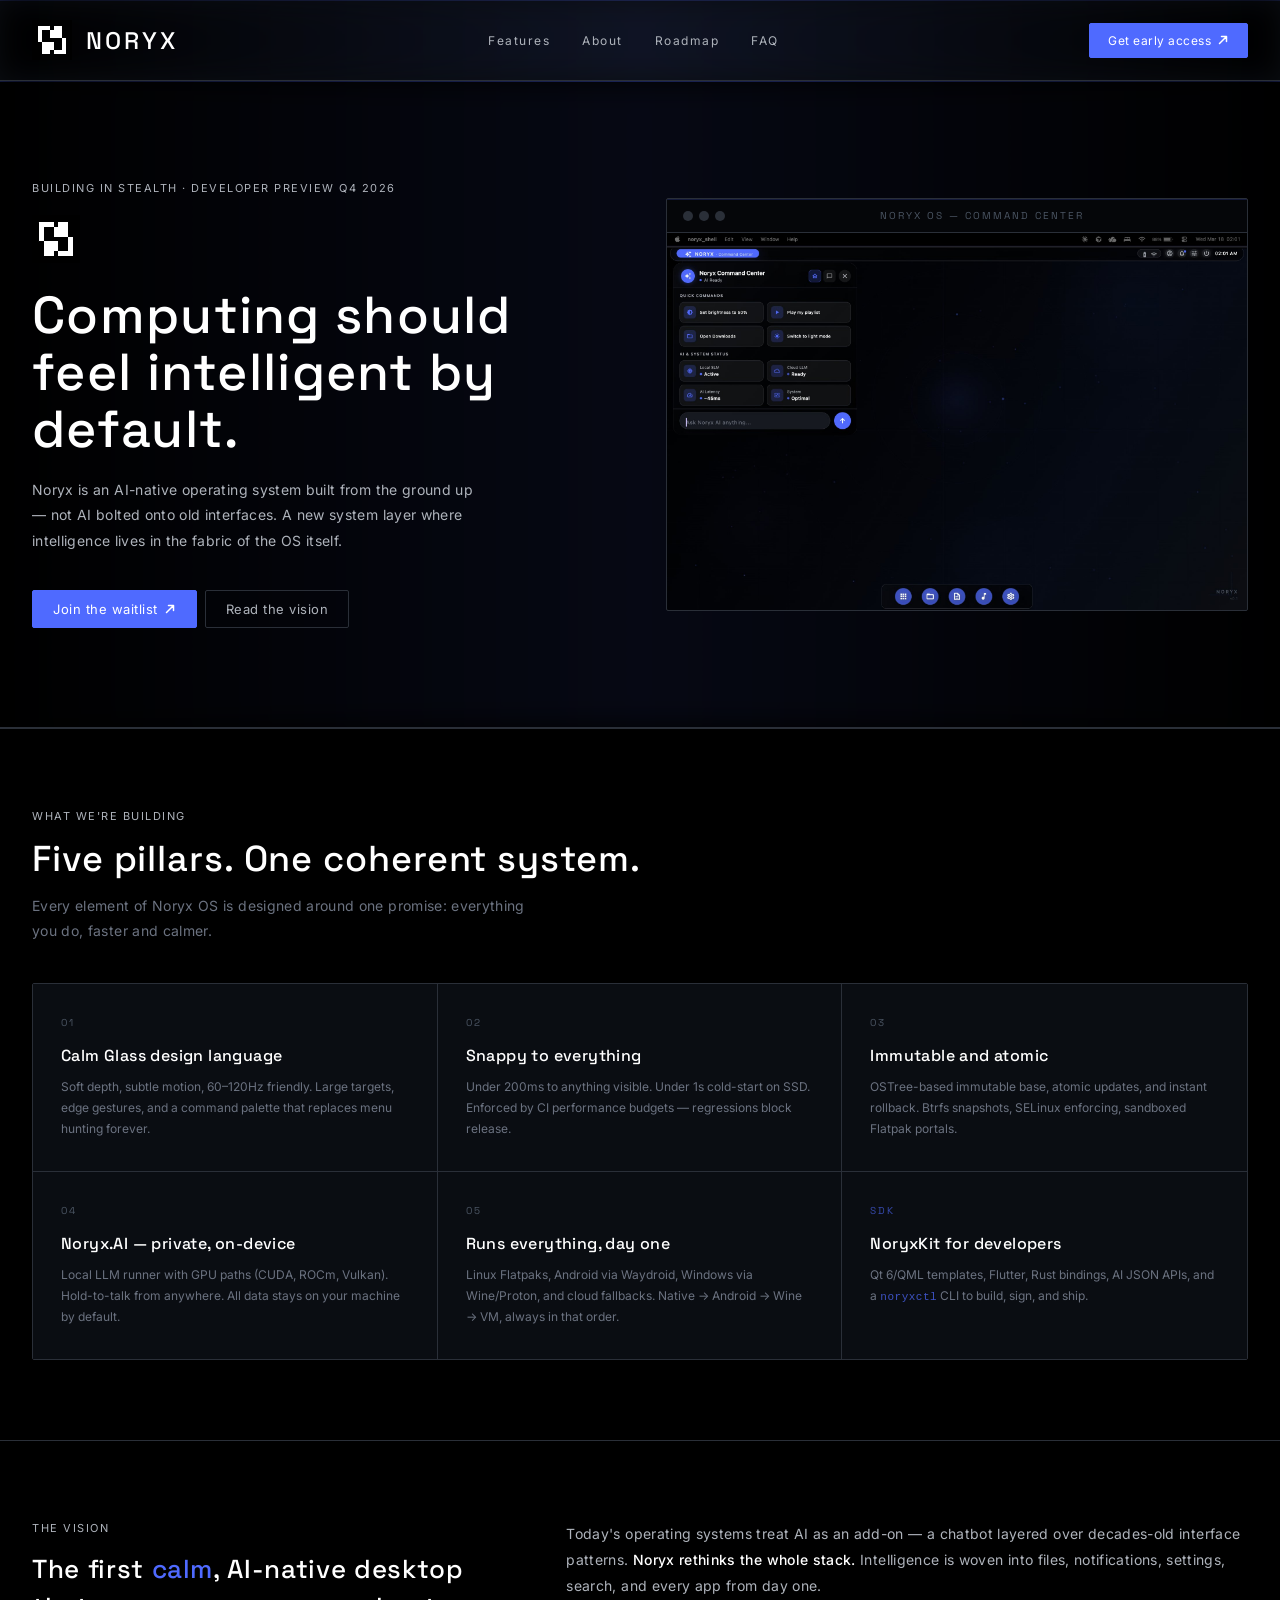
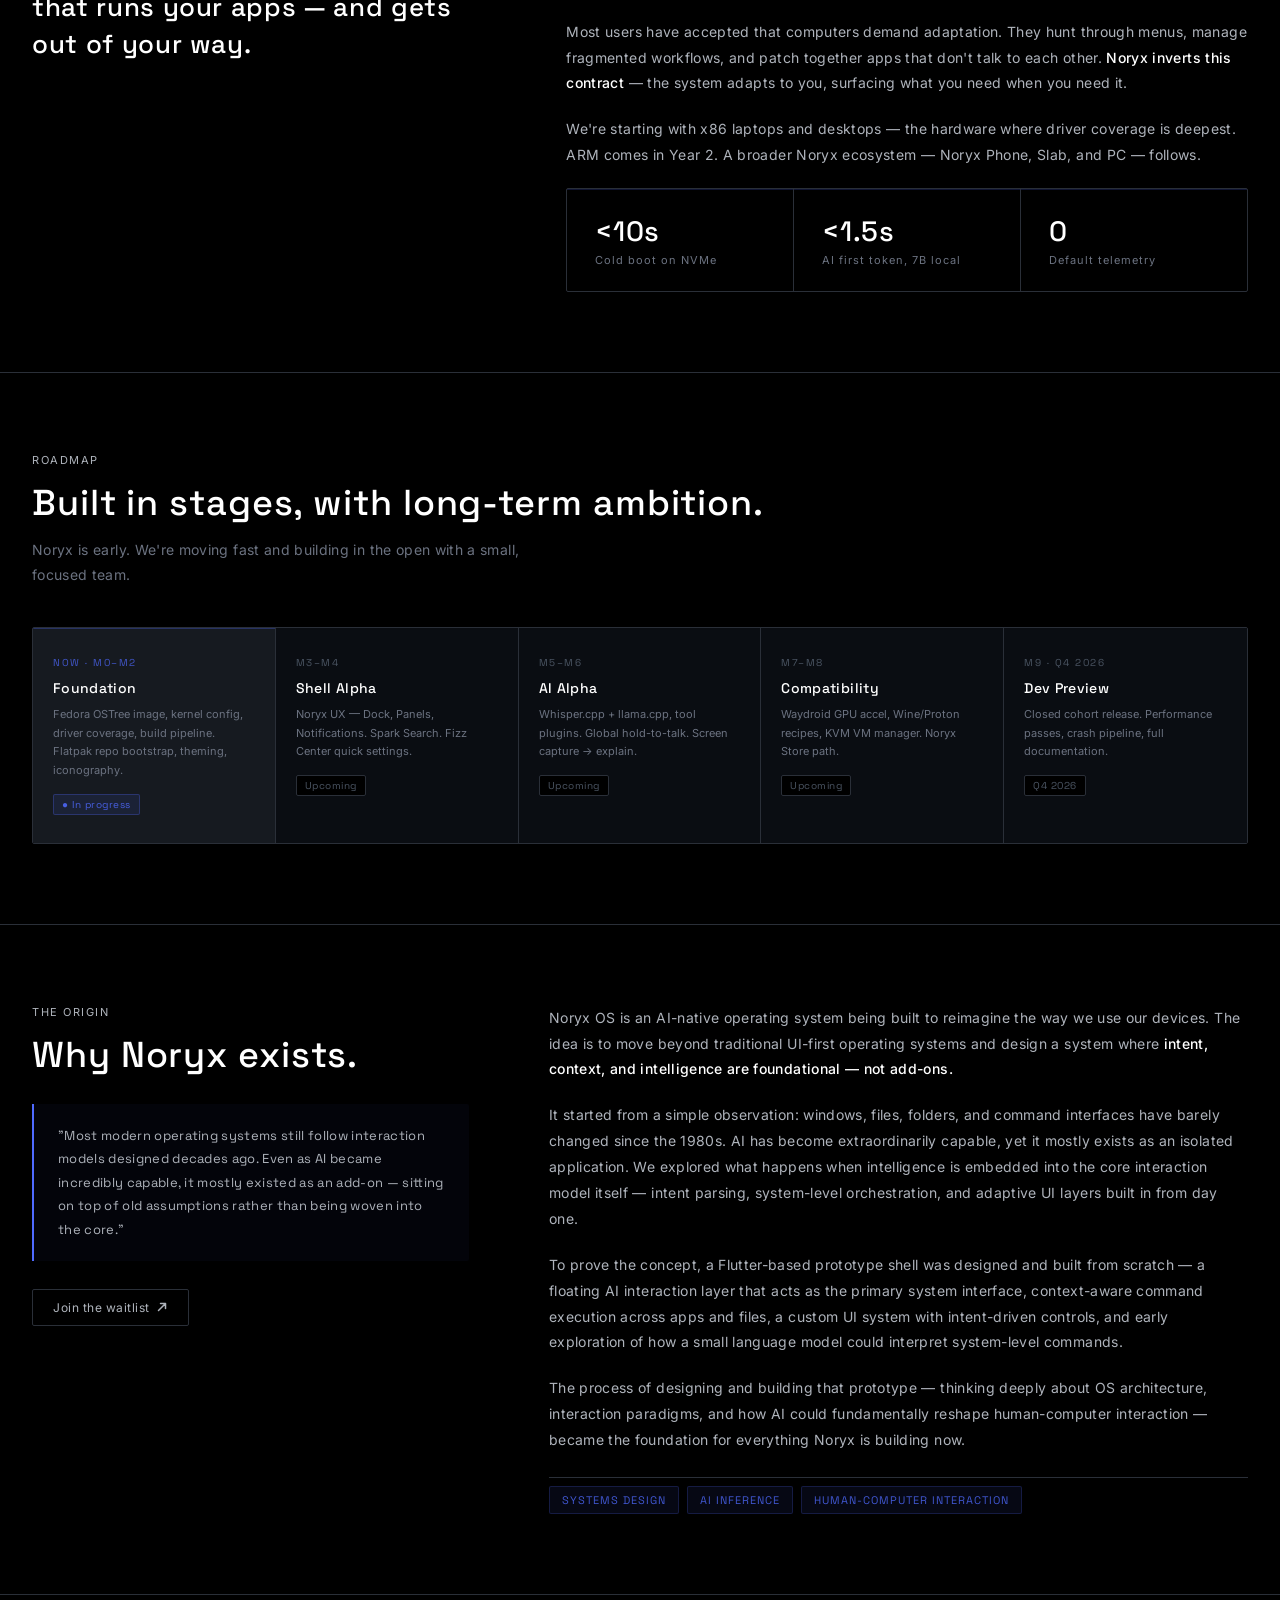
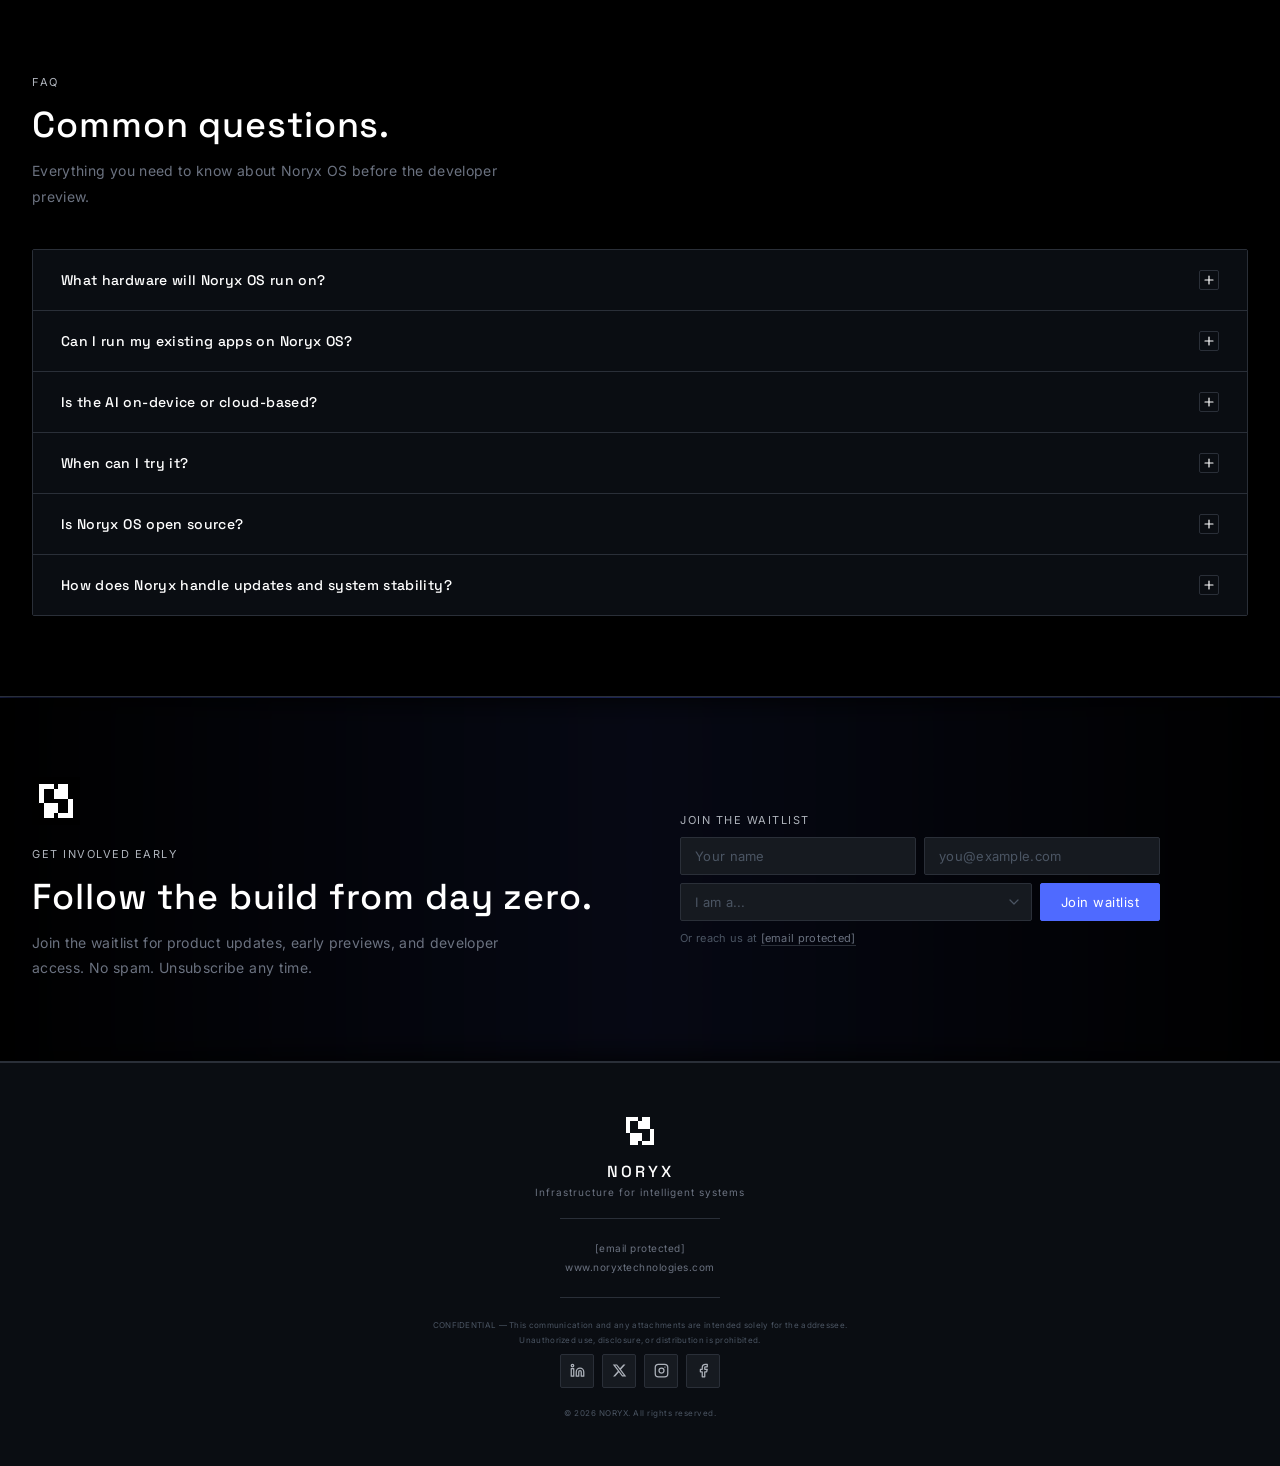
==== commit aae97272: "Update Open Graph title and restructure About section in index.html" ====
--- a/index.html
+++ b/index.html
@@ -9,7 +9,7 @@
   <!-- Open Graph -->
   <meta property="og:type" content="website" />
   <meta property="og:url" content="https://noryxtechnologies.com/" />
-  <meta property="og:title" content="NORYX — Infrastructure for intelligent systems" />
+  <meta property="og:title" content="NORYX | Infrastructure for intelligent systems" />
   <meta property="og:description" content="Noryx is building an AI-native operating system — calm, intelligent, and built for the way humans actually think." />
   <meta property="og:image" content="https://noryxtechnologies.com/og-image.png" />
 
@@ -1044,58 +1044,71 @@
       padding-top: 16px;
     }
 
-    /* ─── GITHUB CTA ─── */
-    .github-band {
-      border-bottom: 1px solid var(--border-steel);
-      background: var(--bg-secondary);
-      position: relative;
-      overflow: hidden;
-    }
-
-    .github-band::before {
-      content: "";
-      position: absolute;
-      top: 0; left: 0; right: 0; height: 1px;
-      background: var(--border-neural);
-      opacity: 0.15;
-    }
-
-    .github-inner {
+    /* ─── ABOUT SECTION ─── */
+    .about-grid {
+      display: grid;
+      grid-template-columns: 1fr 1.6fr;
+      gap: 80px;
+      align-items: start;
+    }
+
+    .about-left {}
+
+    .about-quote {
+      margin-top: 28px;
+      padding: 20px 24px;
+      border-left: 2px solid var(--border-neural);
+      background: rgba(79,106,255,0.04);
+      border-radius: 0 2px 2px 0;
+      font-family: 'Space Grotesk', sans-serif;
+      font-size: 13px;
+      font-weight: 400;
+      color: var(--text-silver);
+      line-height: 1.8;
+      letter-spacing: 0.025em;
+    }
+
+    .about-right {
       display: flex;
-      align-items: center;
-      justify-content: space-between;
-      gap: 40px;
-      padding: 40px var(--px);
-      max-width: var(--max);
-      margin: 0 auto;
-    }
-
-    .github-left { display: flex; align-items: center; gap: 20px; }
-
-    .github-icon {
-      width: 44px; height: 44px;
-      border: 1px solid var(--border-steel);
-      border-radius: 2px;
-      display: flex; align-items: center; justify-content: center;
-      flex-shrink: 0;
-      background: var(--bg-button);
-    }
-
-    .github-icon svg { width: 22px; height: 22px; fill: var(--text-silver); }
-
-    .github-label {
+      flex-direction: column;
+      gap: 20px;
+    }
+
+    .about-para {
+      font-size: 14px;
+      color: var(--text-silver);
+      line-height: 1.85;
+      letter-spacing: 0.025em;
+    }
+
+    .about-para strong { color: var(--text-primary); font-weight: 500; }
+
+    .about-pillars {
+      display: flex;
+      gap: 8px;
+      flex-wrap: wrap;
+      padding-top: 8px;
+      border-top: 1px solid var(--border-steel);
+      margin-top: 4px;
+    }
+
+    .about-pillar {
+      padding: 6px 12px;
+      background: rgba(79,106,255,0.08);
+      border: 1px solid rgba(79,106,255,0.2);
+      border-radius: 2px;
+    }
+
+    .about-pillar-label {
+      font-size: 11px;
+      letter-spacing: 1px;
+      color: rgba(79,106,255,0.8);
       font-family: 'Space Grotesk', sans-serif;
-      font-weight: 500;
-      font-size: 14px;
-      letter-spacing: 0.025em;
-      color: var(--text-primary);
-      margin-bottom: 3px;
-    }
-
-    .github-sub {
-      font-size: 12px;
-      color: var(--text-medium);
-      letter-spacing: 0.025em;
+      text-transform: uppercase;
+    }
+
+    @media (max-width: 960px) {
+      .about-grid { grid-template-columns: 1fr; gap: 40px; }
     }
 
     /* ─── BACK TO TOP ─── */
@@ -1122,7 +1135,6 @@
     @media (max-width: 960px) {
       .hamburger { display: flex; }
       .mobile-menu { display: block; }
-      .github-inner { flex-direction: column; align-items: flex-start; gap: 20px; }
     }
 
     @media (max-width: 600px) {
@@ -1162,7 +1174,7 @@
   <!-- Mobile menu -->
   <div class="mobile-menu" id="mobile-menu">
     <a href="#features" onclick="closeMobileMenu()">Features</a>
-    <a href="#vision" onclick="closeMobileMenu()">Vision</a>
+    <a href="#about" onclick="closeMobileMenu()">About</a>
     <a href="#roadmap" onclick="closeMobileMenu()">Roadmap</a>
     <a href="#faq" onclick="closeMobileMenu()">FAQ</a>
     <a href="#waitlist" onclick="closeMobileMenu()">Get early access</a>
@@ -1177,7 +1189,7 @@
       </a>
       <div class="nav-links">
         <a href="#features">Features</a>
-        <a href="#vision">Vision</a>
+        <a href="#about">About</a>
         <a href="#roadmap">Roadmap</a>
         <a href="#faq">FAQ</a>
       </div>
@@ -1217,66 +1229,18 @@
         </div>
       </div>
 
-      <!-- OS mock window -->
+      <!-- Real product screenshot -->
       <div class="fade-in d5">
-        <div class="os-frame">
+        <div class="os-frame" style="padding: 0; overflow: hidden;">
           <div class="os-titlebar">
             <div class="os-dots"><span></span><span></span><span></span></div>
-            <div class="os-titlebar-label">NORYX OS — DEVELOPER CONCEPT</div>
+            <div class="os-titlebar-label">NORYX OS — COMMAND CENTER</div>
           </div>
-          <div class="os-body">
-            <div class="os-sidebar">
-              <div class="os-icon active">⬡</div>
-              <div class="os-icon">📁</div>
-              <div class="os-icon">📅</div>
-              <div class="os-icon">✉️</div>
-              <div class="os-icon">🎵</div>
-            </div>
-            <div class="os-main">
-              <div class="spark">
-                <svg width="13" height="13" viewBox="0 0 13 13" fill="none">
-                  <path d="M6.5 1L7.8 4.7L11.5 6L7.8 7.3L6.5 11L5.2 7.3L1.5 6L5.2 4.7L6.5 1Z" stroke="#4F6AFF" stroke-width="1.1" stroke-linejoin="round"/>
-                </svg>
-                <div class="spark-label"><strong>Spark Search</strong> — What do you want to do?</div>
-                <span class="spark-kbd">⌘ SPACE</span>
-              </div>
-              <div class="chips">
-                <span class="chip active">Summarize today's work</span>
-                <span class="chip">Find design assets</span>
-                <span class="chip">Focus mode · 45 min</span>
-                <span class="chip">Investor brief</span>
-              </div>
-              <div class="os-cards">
-                <div class="os-card">
-                  <div class="os-card-tag">Noryx.AI</div>
-                  <h4>Contextual workspace</h4>
-                  <p>The system understands your task and surfaces the right tools.</p>
-                </div>
-                <div class="os-card">
-                  <div class="os-card-tag">Privacy Core</div>
-                  <h4>On-device only</h4>
-                  <p>All inference runs locally. Your data never leaves the machine.</p>
-                </div>
-                <div class="os-card span2">
-                  <div class="ai-row">
-                    <span class="ai-badge">AI</span>
-                    <div class="ai-text">
-                      I've summarized 14 open tasks, archived 3 completed projects, and scheduled your standup. Focus streak: 4 days — your best yet.<span class="cursor"></span>
-                    </div>
-                  </div>
-                </div>
-              </div>
-              <div class="dock">
-                <div class="dock-item">🏠</div>
-                <div class="dock-item">📁</div>
-                <div class="dock-item">🖼️</div>
-                <div class="dock-item">🎵</div>
-                <div class="dock-item">✉️</div>
-                <div class="dock-item">📝</div>
-                <div class="dock-item">⚙️</div>
-              </div>
-            </div>
-          </div>
+          <img
+            src="[data-uri]"
+            alt="Noryx OS Command Center interface"
+            style="width: 100%; display: block; border-radius: 0 0 2px 2px;"
+          />
         </div>
       </div>
     </div>
@@ -1407,28 +1371,51 @@
     </div>
   </section>
 
-  <!-- ─── GITHUB CTA ─── -->
-  <div class="github-band">
-    <div class="github-inner reveal">
-      <div class="github-left">
-        <div class="github-icon">
-          <svg viewBox="0 0 24 24" xmlns="http://www.w3.org/2000/svg">
-            <path d="M12 2C6.477 2 2 6.477 2 12c0 4.42 2.865 8.166 6.839 9.489.5.092.682-.217.682-.482 0-.237-.008-.866-.013-1.7-2.782.604-3.369-1.341-3.369-1.341-.454-1.155-1.11-1.462-1.11-1.462-.908-.62.069-.608.069-.608 1.003.07 1.531 1.03 1.531 1.03.892 1.529 2.341 1.087 2.91.832.092-.647.35-1.088.636-1.338-2.22-.253-4.555-1.11-4.555-4.943 0-1.091.39-1.984 1.029-2.683-.103-.253-.446-1.27.098-2.647 0 0 .84-.269 2.75 1.025A9.578 9.578 0 0 1 12 6.836a9.59 9.59 0 0 1 2.504.337c1.909-1.294 2.747-1.025 2.747-1.025.546 1.377.203 2.394.1 2.647.64.699 1.028 1.592 1.028 2.683 0 3.842-2.339 4.687-4.566 4.935.359.309.678.919.678 1.852 0 1.336-.012 2.415-.012 2.743 0 .267.18.578.688.48C19.138 20.163 22 16.418 22 12c0-5.523-4.477-10-10-10z"/>
-          </svg>
-        </div>
-        <div>
-          <div class="github-label">Follow the build on GitHub</div>
-          <div class="github-sub">Open-source core — OS launcher, Copilot CLI, design language under MPL 2.0</div>
+  <!-- ─── ABOUT ─── -->
+  <section id="about">
+    <div class="section-wrap">
+      <div class="about-grid reveal">
+        <div class="about-left">
+          <div class="section-label">The origin</div>
+          <h2>Why Noryx exists.</h2>
+          <div class="about-quote">
+            "Most modern operating systems still follow interaction models designed decades ago. Even as AI became incredibly capable, it mostly existed as an add-on — sitting on top of old assumptions rather than being woven into the core."
+          </div>
+          <a href="#waitlist" class="btn btn-outline" style="padding: 10px 20px; font-size: 12px; letter-spacing: 0.5px; display: inline-flex; margin-top: 28px;">
+            Join the waitlist
+            <svg viewBox="0 0 12 12" fill="none" width="11" height="11">
+              <path d="M2.5 9.5L9.5 2.5M9.5 2.5H4.5M9.5 2.5V7.5" stroke="currentColor" stroke-width="1.5" stroke-linecap="round" stroke-linejoin="round"/>
+            </svg>
+          </a>
+        </div>
+        <div class="about-right">
+          <p class="about-para">
+            Noryx OS is an AI-native operating system being built to reimagine the way we use our devices. The idea is to move beyond traditional UI-first operating systems and design a system where <strong>intent, context, and intelligence are foundational — not add-ons.</strong>
+          </p>
+          <p class="about-para">
+            It started from a simple observation: windows, files, folders, and command interfaces have barely changed since the 1980s. AI has become extraordinarily capable, yet it mostly exists as an isolated application. We explored what happens when intelligence is embedded into the core interaction model itself — intent parsing, system-level orchestration, and adaptive UI layers built in from day one.
+          </p>
+          <p class="about-para">
+            To prove the concept, a Flutter-based prototype shell was designed and built from scratch — a floating AI interaction layer that acts as the primary system interface, context-aware command execution across apps and files, a custom UI system with intent-driven controls, and early exploration of how a small language model could interpret system-level commands.
+          </p>
+          <p class="about-para">
+            The process of designing and building that prototype — thinking deeply about OS architecture, interaction paradigms, and how AI could fundamentally reshape human-computer interaction — became the foundation for everything Noryx is building now.
+          </p>
+          <div class="about-pillars">
+            <div class="about-pillar">
+              <div class="about-pillar-label">Systems design</div>
+            </div>
+            <div class="about-pillar">
+              <div class="about-pillar-label">AI inference</div>
+            </div>
+            <div class="about-pillar">
+              <div class="about-pillar-label">Human-computer interaction</div>
+            </div>
+          </div>
         </div>
       </div>
-      <a href="https://github.com/noryxtechnologies" target="_blank" rel="noopener" class="btn btn-outline" style="padding: 10px 20px; font-size: 12px; letter-spacing: 0.5px; white-space: nowrap;">
-        View on GitHub
-        <svg viewBox="0 0 12 12" fill="none" width="11" height="11">
-          <path d="M2.5 9.5L9.5 2.5M9.5 2.5H4.5M9.5 2.5V7.5" stroke="currentColor" stroke-width="1.5" stroke-linecap="round" stroke-linejoin="round"/>
-        </svg>
-      </a>
     </div>
-  </div>
+  </section>
 
 
 
@@ -1529,7 +1516,7 @@
           </div>
           <div class="form-error" id="form-error" style="max-width: 480px;"></div>
           <p class="form-note" style="max-width: 480px;">
-            Or reach us at <a href="mailto:hello@noryxtechnologies.com">hello@noryxtechnologies.com</a>
+            Or reach us at <a href="/cdn-cgi/l/email-protection#94fcf1f8f8fbd4fafbe6edece0f1f7fcfafbf8fbf3fdf1e7baf7fbf9"><span class="__cf_email__" data-cfemail="523a373e3e3d123c3d202b2a2637313a3c3d3e3d353b37217c313d3f">[email&#160;protected]</span></a>
           </p>
         </div>
       </div>
@@ -1593,7 +1580,7 @@
     </div>
   </footer>
 
-  <script>
+  <script data-cfasync="false" src="/cdn-cgi/scripts/5c5dd728/cloudflare-static/email-decode.min.js"></script><script>
     // ─── Scroll progress bar ───
     const progressBar = document.getElementById('progress-bar');
     function updateProgress() {
@@ -1730,8 +1717,7 @@
           if (entry.isIntersecting) {
             entry.target.classList.add('visible');
             obs.unobserve(entry.target);
-          }
-        });
+          }        });
       }, { threshold: 0.05, rootMargin: '0px 0px -40px 0px' });
 
       document.querySelectorAll('.reveal').forEach((el, i) => {
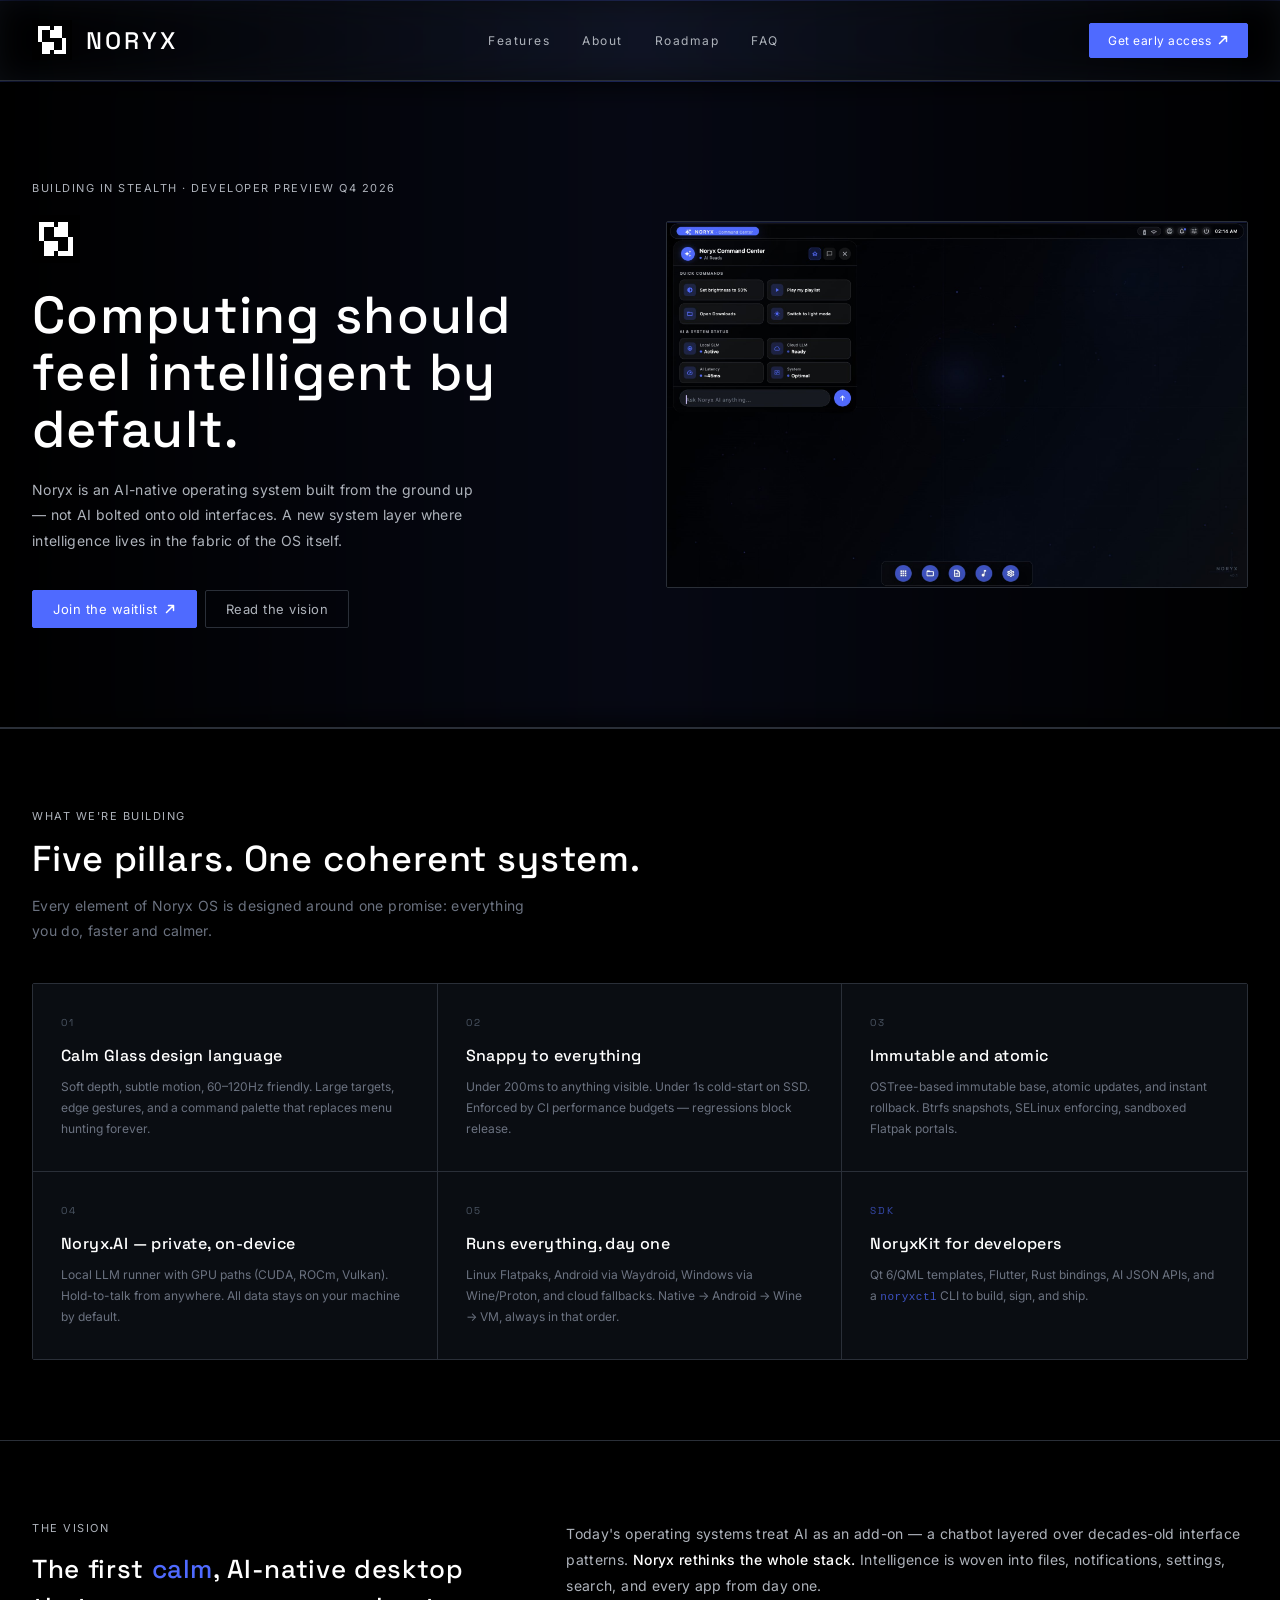
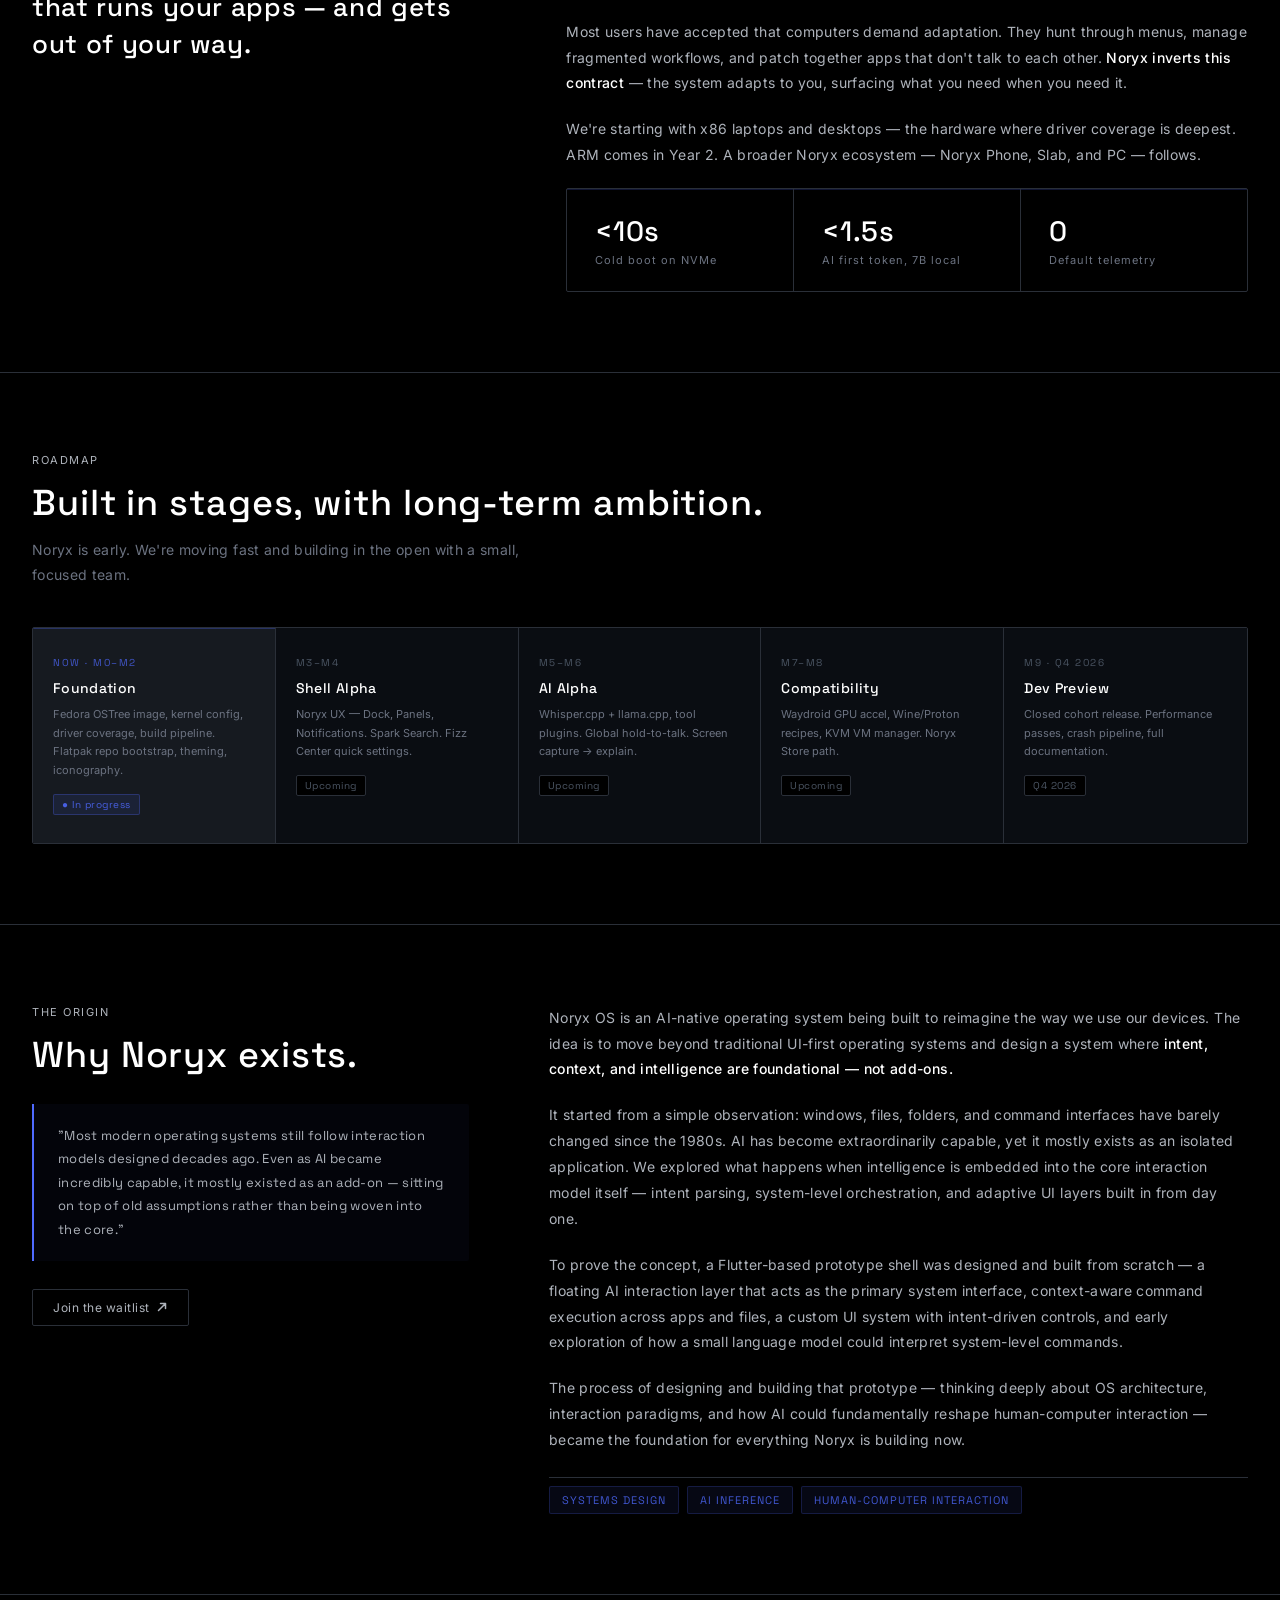
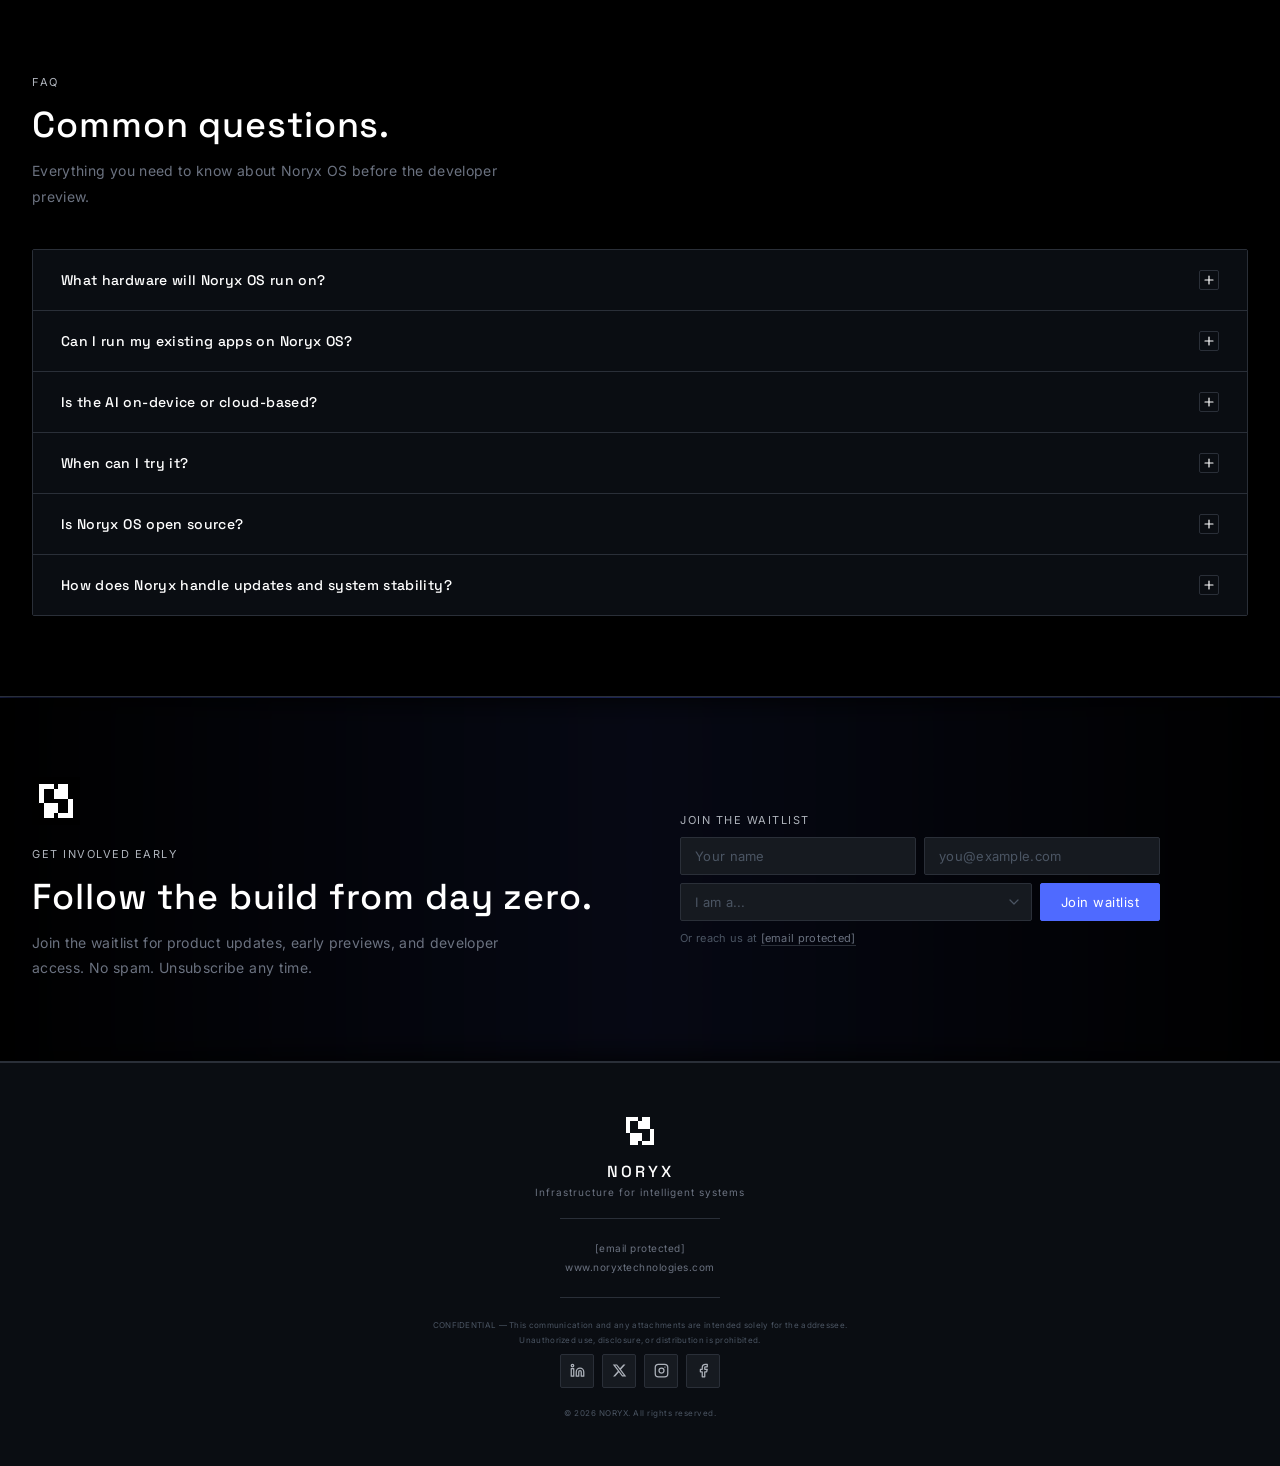
==== commit a468647d: "Refine Open Graph title and update page title in index.html" ====
--- a/index.html
+++ b/index.html
@@ -3,13 +3,13 @@
 <head>
   <meta charset="UTF-8" />
   <meta name="viewport" content="width=device-width, initial-scale=1.0" />
-  <title>NORYX — Infrastructure for intelligent systems</title>
+  <title>Noryx</title>
   <meta name="description" content="Noryx is building an AI-native operating system — calm, intelligent, and built for the way humans actually think." />
 
   <!-- Open Graph -->
   <meta property="og:type" content="website" />
   <meta property="og:url" content="https://noryxtechnologies.com/" />
-  <meta property="og:title" content="NORYX | Infrastructure for intelligent systems" />
+  <meta property="og:title" content="NORYX — Infrastructure for intelligent systems" />
   <meta property="og:description" content="Noryx is building an AI-native operating system — calm, intelligent, and built for the way humans actually think." />
   <meta property="og:image" content="https://noryxtechnologies.com/og-image.png" />
 
@@ -1231,18 +1231,13 @@
 
       <!-- Real product screenshot -->
       <div class="fade-in d5">
-        <div class="os-frame" style="padding: 0; overflow: hidden;">
-          <div class="os-titlebar">
-            <div class="os-dots"><span></span><span></span><span></span></div>
-            <div class="os-titlebar-label">NORYX OS — COMMAND CENTER</div>
-          </div>
+        <div class="os-frame" style="padding: 0; overflow: hidden; border-radius: 2px;">
           <img
-            src="[data-uri]"
+            src="[data-uri]"
             alt="Noryx OS Command Center interface"
-            style="width: 100%; display: block; border-radius: 0 0 2px 2px;"
+            style="width: 100%; display: block;"
           />
         </div>
-      </div>
     </div>
   </section>
 
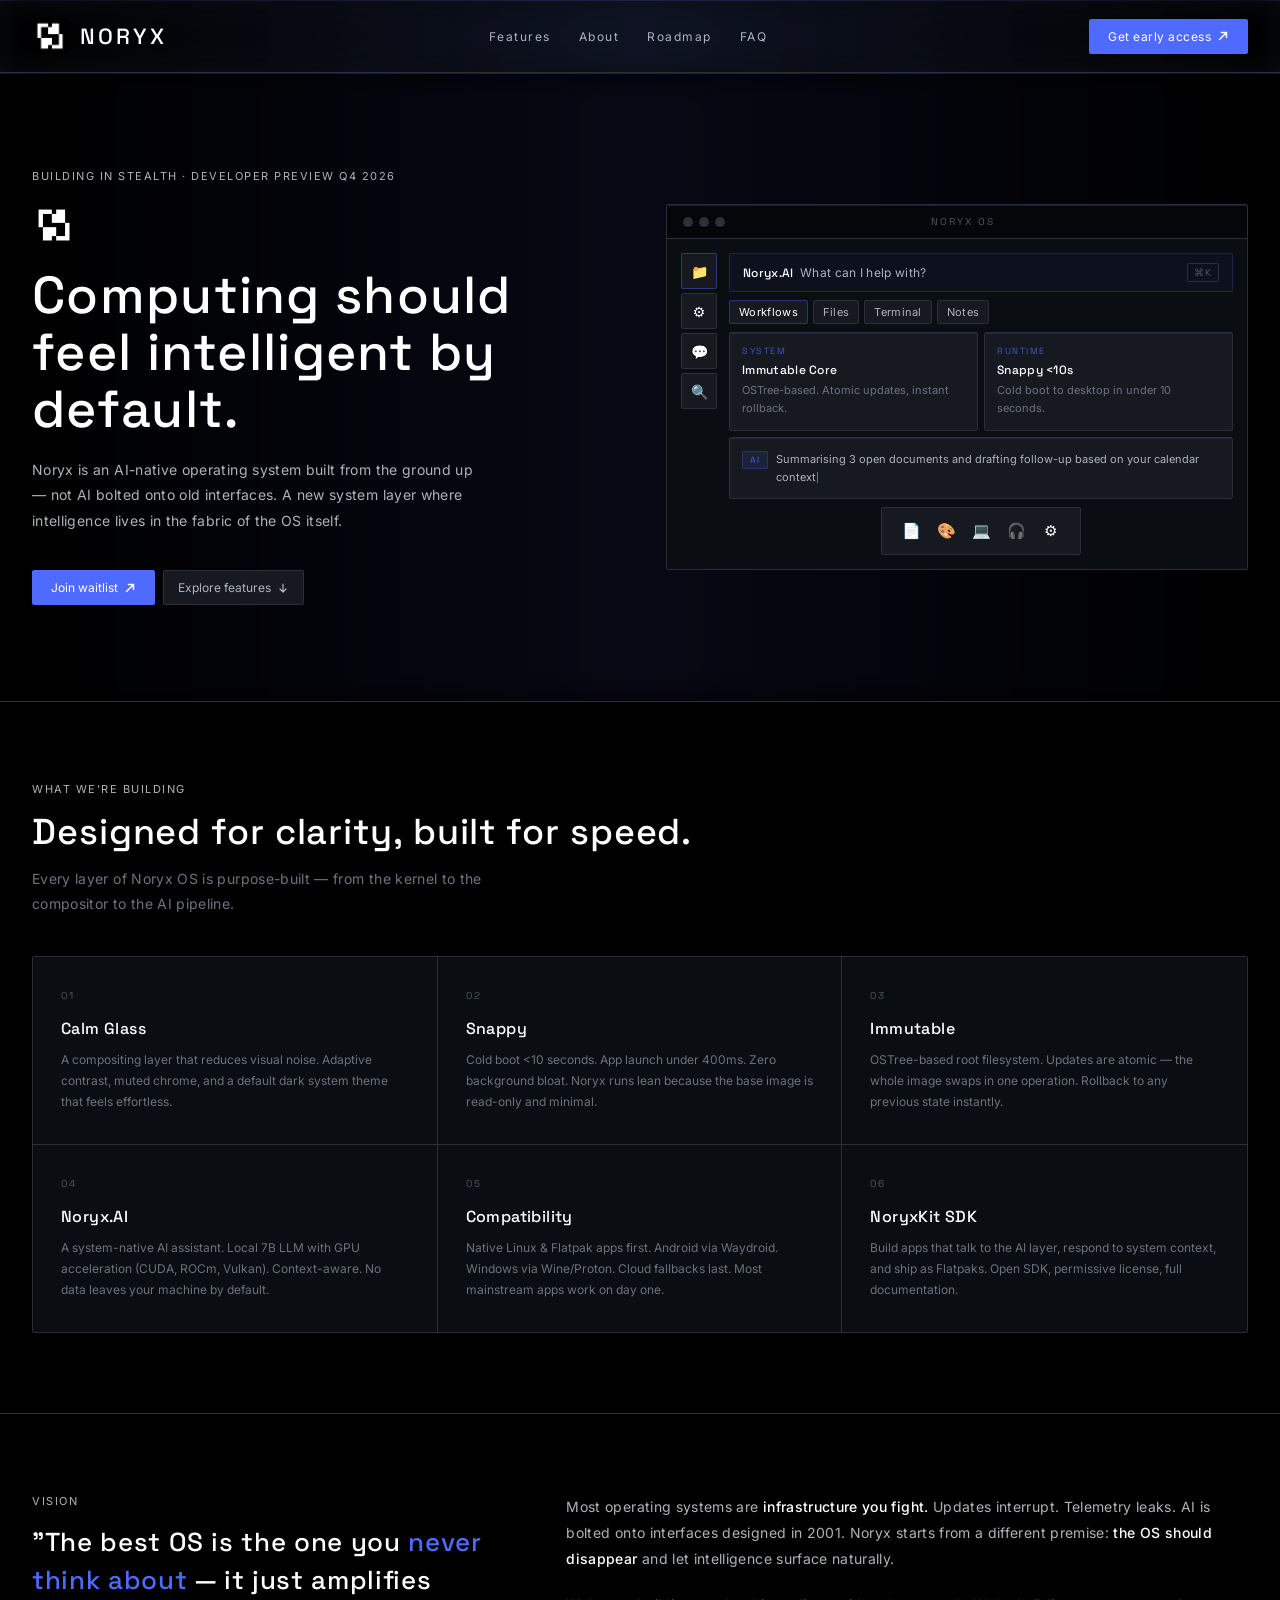
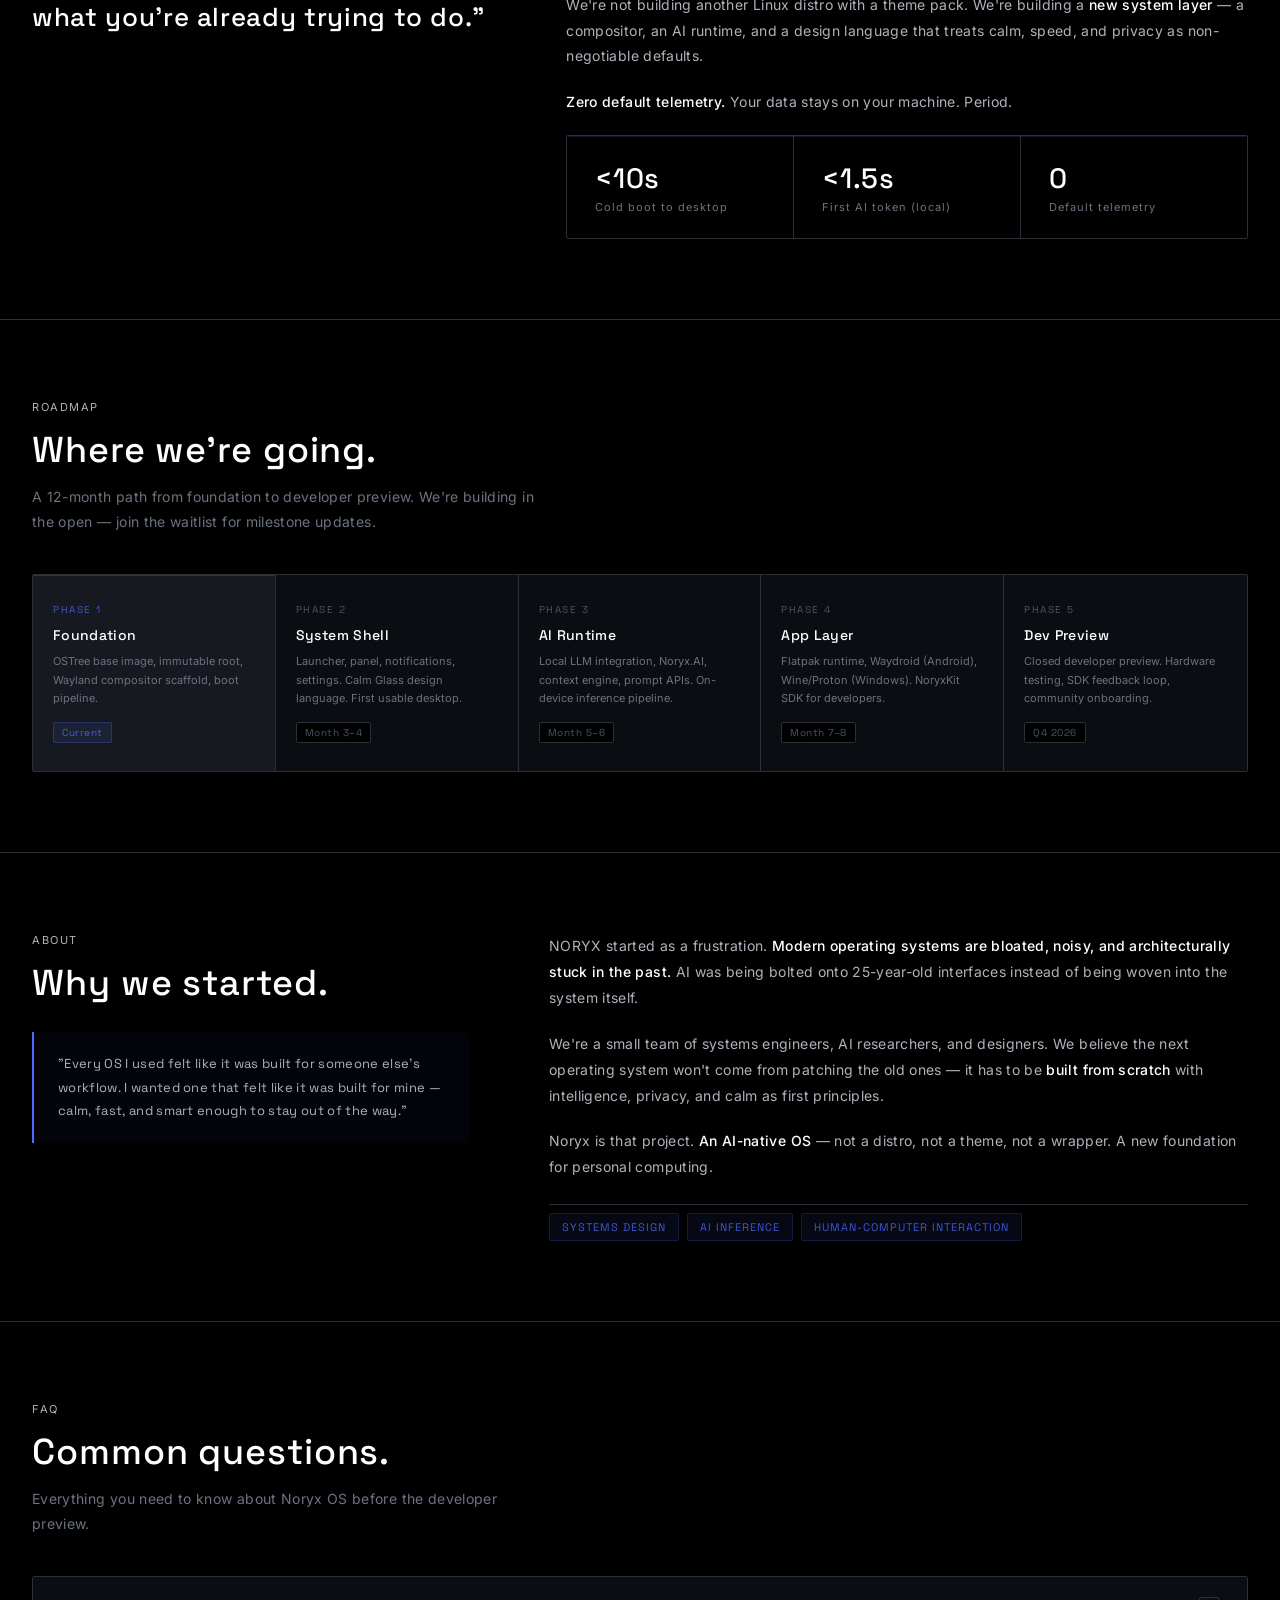
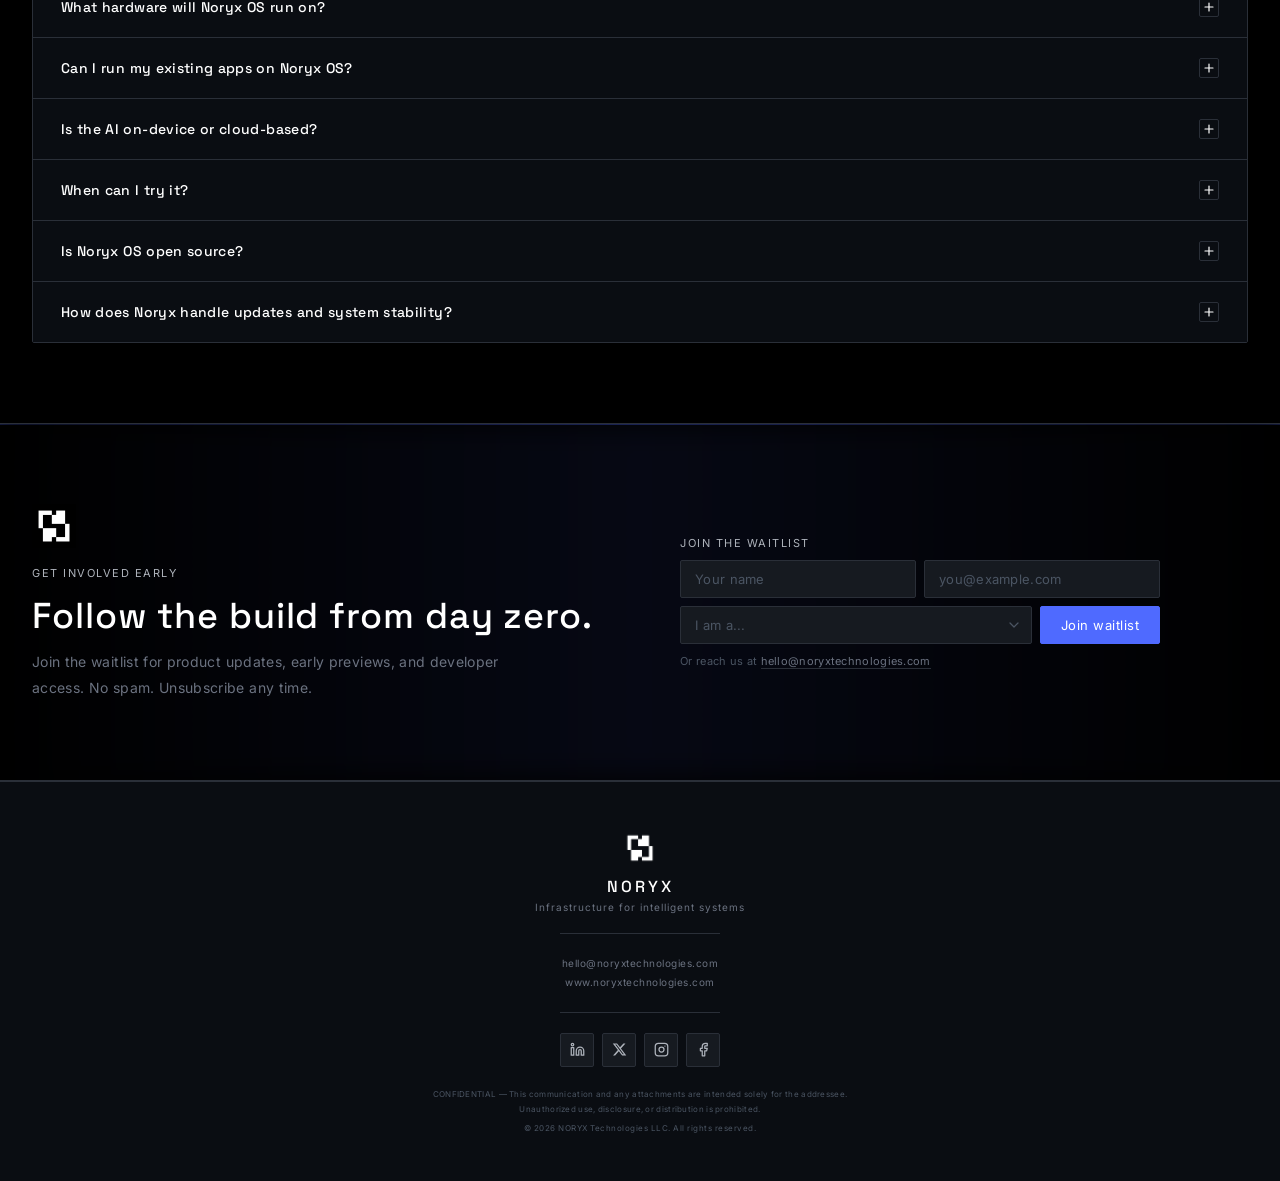
==== commit e002f6f4: "Remove deployment guide and placeholder image; update index.html with structured data, improved meta" ====
--- a/index.html
+++ b/index.html
@@ -1,1725 +1,1453 @@
 <!DOCTYPE html>
 <html lang="en">
 <head>
-  <meta charset="UTF-8" />
-  <meta name="viewport" content="width=device-width, initial-scale=1.0" />
-  <title>Noryx</title>
-  <meta name="description" content="Noryx is building an AI-native operating system — calm, intelligent, and built for the way humans actually think." />
+  <meta charset="UTF-8">
+  <meta name="viewport" content="width=device-width, initial-scale=1.0">
+  <title>NORYX — Infrastructure for intelligent systems</title>
+  <meta name="description" content="Noryx is building an AI-native operating system — calm, intelligent, and built for the way humans actually think.">
+  <link rel="canonical" href="https://noryxtechnologies.com/">
+  <link rel="icon" href="favicon.svg" type="image/svg+xml">
 
   <!-- Open Graph -->
-  <meta property="og:type" content="website" />
-  <meta property="og:url" content="https://noryxtechnologies.com/" />
-  <meta property="og:title" content="NORYX — Infrastructure for intelligent systems" />
-  <meta property="og:description" content="Noryx is building an AI-native operating system — calm, intelligent, and built for the way humans actually think." />
-  <meta property="og:image" content="https://noryxtechnologies.com/og-image.png" />
-
-  <!-- Twitter / X Card -->
-  <meta name="twitter:card" content="summary_large_image" />
-  <meta name="twitter:site" content="@buildnoryx" />
-  <meta name="twitter:title" content="NORYX — Infrastructure for intelligent systems" />
-  <meta name="twitter:description" content="Noryx is building an AI-native operating system — calm, intelligent, and built for the way humans actually think." />
-  <meta name="twitter:image" content="https://noryxtechnologies.com/og-image.png" />
+  <meta property="og:type" content="website">
+  <meta property="og:url" content="https://noryxtechnologies.com/">
+  <meta property="og:title" content="NORYX — Infrastructure for intelligent systems">
+  <meta property="og:description" content="Noryx is building an AI-native operating system — calm, intelligent, and built for the way humans actually think.">
+  <meta property="og:image" content="https://noryxtechnologies.com/og-image.png">
+
+  <!-- Twitter / X -->
+  <meta name="twitter:card" content="summary_large_image">
+  <meta name="twitter:site" content="@buildnoryx">
+  <meta name="twitter:title" content="NORYX — Infrastructure for intelligent systems">
+  <meta name="twitter:description" content="Noryx is building an AI-native operating system — calm, intelligent, and built for the way humans actually think.">
+  <meta name="twitter:image" content="https://noryxtechnologies.com/og-image.png">
+
   <link rel="preconnect" href="https://fonts.googleapis.com">
   <link rel="preconnect" href="https://fonts.gstatic.com" crossorigin>
   <link href="https://fonts.googleapis.com/css2?family=Space+Grotesk:wght@400;500;600&family=Inter:wght@300;400;500&display=swap" rel="stylesheet">
 
+  <!-- Structured Data -->
+  <script type="application/ld+json">
+  {
+    "@context": "https://schema.org",
+    "@type": "Organization",
+    "name": "NORYX Technologies",
+    "url": "https://noryxtechnologies.com",
+    "description": "Building an AI-native operating system designed from the ground up.",
+    "email": "hello@noryxtechnologies.com",
+    "sameAs": [
+      "https://www.linkedin.com/company/noryx-technologies",
+      "https://x.com/buildnoryx",
+      "https://instagram.com/buildnoryx",
+      "https://www.facebook.com/profile.php?id=61582217492984"
+    ]
+  }
+  </script>
+
   <style>
-    /* ─── DESIGN TOKENS (from Figma spec) ─── */
     :root {
-      --bg-primary:    #000000;
-      --bg-secondary:  #0A0D12;
-      --bg-button:     #161A20;
-      --text-primary:  #FFFFFF;
-      --text-silver:   #AEB3BB;
-      --text-medium:   #6B7280;
-      --text-muted:    #4B5563;
-      --border-steel:  #2A2F38;
-      --border-neural: #4F6AFF;
-      --accent:        #4F6AFF;
-      --glow: linear-gradient(90deg, rgba(0,0,0,1) 0%, rgba(79,106,255,0.08) 50%, rgba(0,0,0,1) 100%);
-      --max: 1280px;
-      --px: 32px;
-      --ease: cubic-bezier(0.4, 0, 0.2, 1);
-      --dur: 150ms;
+      --bg:         #000000;
+      --bg-card:    #0A0D12;
+      --bg-btn:     #161A20;
+      --text:       #FFFFFF;
+      --text-2:     #AEB3BB;
+      --text-3:     #6B7280;
+      --text-4:     #4B5563;
+      --border:     #2A2F38;
+      --accent:     #4F6AFF;
+      --accent-dim: rgba(79,106,255,0.08);
+      --max-w:      1280px;
+      --px:         32px;
+      --ease:       cubic-bezier(0.4, 0, 0.2, 1);
+      --dur:        150ms;
+      --glow:       linear-gradient(90deg, rgba(0,0,0,1) 0%, rgba(79,106,255,0.08) 50%, rgba(0,0,0,1) 100%);
     }
 
     *, *::before, *::after { box-sizing: border-box; margin: 0; padding: 0; }
     html { scroll-behavior: smooth; }
 
     body {
-      font-family: 'Inter', system-ui, sans-serif;
-      background: var(--bg-primary);
-      color: var(--text-primary);
+      font-family: 'Inter', system-ui, -apple-system, sans-serif;
+      background: var(--bg);
+      color: var(--text);
       overflow-x: hidden;
       -webkit-font-smoothing: antialiased;
+      -moz-osx-font-smoothing: grayscale;
     }
 
     a { color: inherit; text-decoration: none; }
+    img { display: block; max-width: 100%; }
+
+    .sr-only {
+      position: absolute; width: 1px; height: 1px;
+      padding: 0; margin: -1px; overflow: hidden;
+      clip: rect(0,0,0,0); white-space: nowrap; border: 0;
+    }
 
     .wrap {
-      width: min(calc(100% - var(--px) * 2), var(--max));
+      width: min(calc(100% - var(--px) * 2), var(--max-w));
       margin: 0 auto;
     }
 
     .wordmark {
-      font-family: 'Space Grotesk', 'Inter', system-ui, sans-serif;
+      font-family: 'Space Grotesk', system-ui, sans-serif;
       font-weight: 500;
       letter-spacing: 4px;
-      color: var(--text-primary);
-    }
-
-    /* ─── NAV ─── */
-    .nav-shell {
-      position: sticky;
-      top: 0;
-      z-index: 100;
-      background: var(--bg-secondary);
-      border-bottom: 1px solid var(--border-steel);
-      overflow: hidden;
-    }
-
-    .nav-shell::before {
-      content: "";
-      position: absolute;
-      top: 0; left: 0; right: 0; height: 1px;
-      background: var(--border-neural);
-      opacity: 0.2;
-    }
-
-    .nav-shell::after {
-      content: "";
-      position: absolute;
-      inset: 0;
-      background: var(--glow);
-      filter: blur(15px);
-      pointer-events: none;
-    }
-
-    nav {
-      position: relative;
-      z-index: 1;
-      height: 80px;
-      display: flex;
-      align-items: center;
-      justify-content: space-between;
-    }
-
-    .nav-brand {
-      display: flex;
-      align-items: center;
-      gap: 14px;
-    }
-
-    .nav-symbol { width: 40px; height: 40px; mix-blend-mode: screen; filter: brightness(1.05); }
-    .nav-wordmark { font-size: 24px; letter-spacing: 3px; }
-
-    .nav-links {
-      display: flex;
-      gap: 32px;
-      font-size: 12px;
-      letter-spacing: 1.5px;
-      color: var(--text-silver);
-    }
-
-    .nav-links a { transition: color var(--dur) var(--ease); }
-    .nav-links a:hover { color: var(--text-primary); }
-
+    }
+
+    /* ── Skip Link ── */
+    .skip-link {
+      position: absolute; top: -100%;
+      left: 50%; transform: translateX(-50%);
+      background: var(--accent); color: #fff;
+      padding: 8px 16px; border-radius: 0 0 4px 4px;
+      font-size: 13px; z-index: 999;
+      transition: top 0.2s;
+    }
+    .skip-link:focus { top: 0; }
+
+    /* ── Progress Bar ── */
+    #progress {
+      position: fixed; top: 0; left: 0;
+      height: 2px; width: 0%;
+      background: var(--accent);
+      z-index: 200;
+      transition: width 0.1s linear;
+      box-shadow: 0 0 8px rgba(79,106,255,0.5);
+    }
+
+    /* ── Buttons ── */
     .btn {
-      display: inline-flex;
-      align-items: center;
-      gap: 6px;
+      display: inline-flex; align-items: center; gap: 6px;
       padding: 7px 14px;
-      background: var(--bg-button);
-      border: 1px solid var(--border-steel);
+      background: var(--bg-btn);
+      border: 1px solid var(--border);
       border-radius: 2px;
       font-family: 'Inter', sans-serif;
       font-size: 12px;
-      color: var(--text-silver);
+      color: var(--text-2);
       cursor: pointer;
       transition: color var(--dur) var(--ease), border-color var(--dur) var(--ease), background var(--dur) var(--ease);
       white-space: nowrap;
     }
-
-    .btn:hover { color: var(--text-primary); border-color: var(--border-neural); }
+    .btn:hover { color: var(--text); border-color: var(--accent); }
     .btn svg { width: 12px; height: 12px; flex-shrink: 0; }
 
     .btn-primary {
-      background: var(--accent);
-      border-color: var(--accent);
-      color: #fff;
-    }
-
+      background: var(--accent); border-color: var(--accent); color: #fff;
+    }
     .btn-primary:hover {
-      background: #6678ff;
-      border-color: #6678ff;
-      color: #fff;
-    }
-
-    .btn-outline {
-      background: transparent;
-      border-color: var(--border-steel);
-      color: var(--text-silver);
-    }
-
-    .btn-outline:hover {
-      color: var(--text-primary);
-      border-color: var(--border-neural);
-      background: transparent;
-    }
-
-    /* ─── HERO ─── */
+      background: #6678ff; border-color: #6678ff; color: #fff;
+    }
+
+    /* ── Nav ── */
+    .nav-shell {
+      position: sticky; top: 0; z-index: 100;
+      background: var(--bg-card);
+      border-bottom: 1px solid var(--border);
+      overflow: hidden;
+    }
+    .nav-shell::before {
+      content: ""; position: absolute;
+      top: 0; left: 0; right: 0; height: 1px;
+      background: var(--accent); opacity: 0.2;
+    }
+    .nav-shell::after {
+      content: ""; position: absolute; inset: 0;
+      background: var(--glow); filter: blur(15px);
+      pointer-events: none;
+    }
+
+    .nav-inner {
+      position: relative; z-index: 1;
+      height: 72px;
+      display: flex; align-items: center; justify-content: space-between;
+    }
+
+    .nav-brand {
+      display: flex; align-items: center; gap: 12px;
+    }
+    .nav-logo {
+      width: 36px; height: 36px;
+      mix-blend-mode: screen; filter: brightness(1.05);
+      image-rendering: auto;
+    }
+    .nav-wordmark { font-size: 22px; letter-spacing: 3px; }
+
+    .nav-links {
+      display: flex; gap: 28px;
+      font-size: 12px; letter-spacing: 1.5px; color: var(--text-2);
+    }
+    .nav-links a {
+      transition: color var(--dur) var(--ease);
+    }
+    .nav-links a:hover, .nav-links a:focus-visible { color: var(--text); }
+
+    .nav-cta {
+      padding: 9px 18px; font-size: 12px; letter-spacing: 0.5px;
+    }
+
+    /* Hamburger */
+    .hamburger {
+      display: none; flex-direction: column; justify-content: center; gap: 5px;
+      width: 36px; height: 36px;
+      background: var(--bg-btn); border: 1px solid var(--border);
+      border-radius: 2px; cursor: pointer; padding: 8px;
+      transition: border-color var(--dur) var(--ease);
+    }
+    .hamburger:hover { border-color: var(--accent); }
+    .hamburger span {
+      display: block; height: 1px; background: var(--text-2); border-radius: 1px;
+      transition: transform 0.25s var(--ease), opacity 0.25s var(--ease);
+    }
+    .hamburger[aria-expanded="true"] span:nth-child(1) { transform: translateY(6px) rotate(45deg); background: var(--text); }
+    .hamburger[aria-expanded="true"] span:nth-child(2) { opacity: 0; }
+    .hamburger[aria-expanded="true"] span:nth-child(3) { transform: translateY(-6px) rotate(-45deg); background: var(--text); }
+
+    .mobile-menu {
+      display: none; position: fixed;
+      top: 72px; left: 0; right: 0;
+      background: var(--bg-card);
+      border-bottom: 1px solid var(--border);
+      z-index: 99; overflow: hidden;
+      max-height: 0;
+      transition: max-height 0.3s var(--ease), padding 0.3s var(--ease);
+    }
+    .mobile-menu[aria-hidden="false"] {
+      max-height: 400px; padding: 8px 0 16px;
+    }
+    .mobile-menu a {
+      display: block; padding: 14px 32px;
+      font-size: 13px; letter-spacing: 1px; color: var(--text-2);
+      border-bottom: 1px solid var(--border);
+      transition: color var(--dur) var(--ease), background var(--dur) var(--ease);
+    }
+    .mobile-menu a:last-child { border-bottom: none; }
+    .mobile-menu a:hover { color: var(--text); background: var(--bg-btn); }
+
+    /* ── Hero ── */
     .hero {
       position: relative;
-      background: var(--bg-primary);
-      border-bottom: 1px solid var(--border-steel);
+      border-bottom: 1px solid var(--border);
       overflow: hidden;
-      padding: 100px var(--px);
-    }
-
+      padding: 96px var(--px);
+    }
     .hero-glow {
-      position: absolute;
-      inset: 0;
-      background: var(--glow);
-      filter: blur(15px);
+      position: absolute; inset: 0;
+      background: var(--glow); filter: blur(15px);
       pointer-events: none;
     }
-
     .hero::before {
-      content: "";
-      position: absolute;
+      content: ""; position: absolute;
       top: 0; left: 0; right: 0; height: 1px;
-      background: var(--border-neural);
-      opacity: 0.3;
-    }
-
-    .hero::after {
-      content: "";
-      position: absolute;
-      bottom: 0; left: 0; right: 0; height: 1px;
-      background: var(--border-steel);
-    }
-
-    .hero-inner {
-      position: relative;
-      z-index: 1;
-      max-width: var(--max);
-      margin: 0 auto;
-      display: grid;
-      grid-template-columns: 1fr 1.05fr;
-      gap: 80px;
-      align-items: center;
+      background: var(--accent); opacity: 0.3;
+    }
+
+    .hero-grid {
+      position: relative; z-index: 1;
+      max-width: var(--max-w); margin: 0 auto;
+      display: grid; grid-template-columns: 1fr 1.05fr;
+      gap: 80px; align-items: center;
     }
 
     .hero-eyebrow {
-      font-size: 11px;
-      letter-spacing: 1.5px;
-      color: var(--text-silver);
-      margin-bottom: 20px;
-    }
-
-    .hero-symbol { width: 48px; height: 48px; margin-bottom: 20px; mix-blend-mode: screen; filter: brightness(1.05); }
+      font-size: 11px; letter-spacing: 1.5px;
+      color: var(--text-2); margin-bottom: 20px;
+    }
+    .hero-logo {
+      width: 44px; height: 44px; margin-bottom: 20px;
+      mix-blend-mode: screen; filter: brightness(1.05);
+    }
 
     h1 {
-      font-family: 'Space Grotesk', 'Inter', system-ui, sans-serif;
+      font-family: 'Space Grotesk', system-ui, sans-serif;
       font-weight: 500;
       font-size: clamp(30px, 4.5vw, 52px);
       letter-spacing: 0.025em;
       line-height: 1.1;
-      color: var(--text-primary);
       margin-bottom: 18px;
     }
 
     .hero-sub {
-      font-size: 14px;
-      letter-spacing: 0.025em;
-      color: var(--text-silver);
-      line-height: 1.85;
-      max-width: 50ch;
-      margin-bottom: 36px;
-    }
-
+      font-size: 14px; letter-spacing: 0.025em;
+      color: var(--text-2); line-height: 1.85;
+      max-width: 50ch; margin-bottom: 36px;
+    }
     .hero-actions { display: flex; gap: 8px; flex-wrap: wrap; }
 
-    /* ─── OS WINDOW ─── */
+    /* ── OS Window Mockup ── */
     .os-frame {
-      background: var(--bg-secondary);
-      border: 1px solid var(--border-steel);
-      border-radius: 2px;
-      overflow: hidden;
+      background: var(--bg-card);
+      border: 1px solid var(--border);
+      border-radius: 2px; overflow: hidden;
       position: relative;
     }
-
     .os-frame::before {
-      content: "";
-      position: absolute;
+      content: ""; position: absolute;
       top: 0; left: 0; right: 0; height: 1px;
-      background: var(--border-neural);
-      opacity: 0.2;
-    }
-
+      background: var(--accent); opacity: 0.2;
+    }
     .os-titlebar {
-      display: flex;
-      align-items: center;
+      display: flex; align-items: center;
       padding: 10px 16px;
-      border-bottom: 1px solid var(--border-steel);
-      background: rgba(0,0,0,0.5);
-      gap: 8px;
-    }
-
+      border-bottom: 1px solid var(--border);
+      background: rgba(0,0,0,0.5); gap: 8px;
+    }
     .os-dots { display: flex; gap: 6px; }
-    .os-dots span { width: 10px; height: 10px; border-radius: 50%; background: var(--border-steel); }
-
-    .os-titlebar-label {
-      flex: 1;
-      text-align: center;
-      font-size: 10px;
-      letter-spacing: 2px;
-      color: var(--text-muted);
+    .os-dots span { width: 10px; height: 10px; border-radius: 50%; background: var(--border); }
+    .os-title {
+      flex: 1; text-align: center;
+      font-size: 10px; letter-spacing: 2px;
+      color: var(--text-4);
       font-family: 'Space Grotesk', sans-serif;
     }
-
     .os-body { padding: 14px; display: flex; gap: 10px; }
-
-    .os-sidebar {
-      display: flex;
-      flex-direction: column;
-      gap: 4px;
-      width: 38px;
-    }
-
+    .os-sidebar { display: flex; flex-direction: column; gap: 4px; width: 38px; }
     .os-icon {
-      width: 36px; height: 36px;
-      border-radius: 2px;
-      background: var(--bg-button);
-      border: 1px solid var(--border-steel);
+      width: 36px; height: 36px; border-radius: 2px;
+      background: var(--bg-btn); border: 1px solid var(--border);
       display: flex; align-items: center; justify-content: center;
-      font-size: 14px;
-      cursor: pointer;
+      font-size: 14px; cursor: default;
       transition: border-color var(--dur) var(--ease);
     }
-
     .os-icon:hover, .os-icon.active { border-color: rgba(79,106,255,0.4); }
-
     .os-main { flex: 1; display: flex; flex-direction: column; gap: 8px; }
 
     .spark {
       display: flex; align-items: center; gap: 10px;
       background: rgba(79,106,255,0.05);
       border: 1px solid rgba(79,106,255,0.22);
-      border-radius: 2px;
-      padding: 9px 13px;
-    }
-
-    .spark-label { flex: 1; font-size: 12px; color: var(--text-silver); letter-spacing: 0.3px; }
-    .spark-label strong { color: var(--text-primary); font-family: 'Space Grotesk', sans-serif; font-weight: 500; }
-
+      border-radius: 2px; padding: 9px 13px;
+    }
+    .spark-label {
+      flex: 1; font-size: 12px; color: var(--text-2); letter-spacing: 0.3px;
+    }
+    .spark-label strong {
+      color: var(--text); font-family: 'Space Grotesk', sans-serif; font-weight: 500;
+    }
     .spark-kbd {
       font-family: 'Space Grotesk', monospace;
-      font-size: 10px;
-      color: var(--text-muted);
-      border: 1px solid var(--border-steel);
-      padding: 2px 6px;
-      border-radius: 2px;
-      letter-spacing: 1px;
+      font-size: 10px; color: var(--text-4);
+      border: 1px solid var(--border);
+      padding: 2px 6px; border-radius: 2px; letter-spacing: 1px;
     }
 
     .chips { display: flex; flex-wrap: wrap; gap: 5px; }
-
     .chip {
-      padding: 4px 9px;
-      border-radius: 2px;
-      background: var(--bg-button);
-      border: 1px solid var(--border-steel);
-      font-size: 11px;
-      color: var(--text-silver);
-      cursor: pointer;
-      letter-spacing: 0.3px;
+      padding: 4px 9px; border-radius: 2px;
+      background: var(--bg-btn); border: 1px solid var(--border);
+      font-size: 11px; color: var(--text-2); letter-spacing: 0.3px;
+      cursor: default;
       transition: border-color var(--dur) var(--ease), color var(--dur) var(--ease);
     }
-
-    .chip:hover, .chip.active { border-color: rgba(79,106,255,0.35); color: var(--text-primary); }
+    .chip:hover, .chip.active { border-color: rgba(79,106,255,0.35); color: var(--text); }
 
     .os-cards { display: grid; grid-template-columns: 1fr 1fr; gap: 6px; }
-
     .os-card {
-      background: var(--bg-button);
-      border: 1px solid var(--border-steel);
-      border-radius: 2px;
-      padding: 12px;
-      position: relative;
-      overflow: hidden;
-    }
-
+      background: var(--bg-btn); border: 1px solid var(--border);
+      border-radius: 2px; padding: 12px; position: relative; overflow: hidden;
+    }
     .os-card::before {
-      content: "";
-      position: absolute;
+      content: ""; position: absolute;
       top: 0; left: 0; right: 0; height: 1px;
-      background: var(--border-neural);
-      opacity: 0.15;
-    }
-
+      background: var(--accent); opacity: 0.15;
+    }
     .os-card-tag {
-      font-size: 9px;
-      letter-spacing: 1.5px;
+      font-size: 9px; letter-spacing: 1.5px;
       color: rgba(79,106,255,0.75);
       font-family: 'Space Grotesk', sans-serif;
-      margin-bottom: 5px;
-      text-transform: uppercase;
-    }
-
+      margin-bottom: 5px; text-transform: uppercase;
+    }
     .os-card h4 {
       font-size: 12px; font-weight: 500;
-      color: var(--text-primary);
-      letter-spacing: 0.3px;
-      margin-bottom: 4px;
       font-family: 'Space Grotesk', sans-serif;
-    }
-
-    .os-card p { font-size: 11px; color: var(--text-medium); line-height: 1.6; }
+      letter-spacing: 0.3px; margin-bottom: 4px;
+    }
+    .os-card p { font-size: 11px; color: var(--text-3); line-height: 1.6; }
     .os-card.span2 { grid-column: 1 / -1; }
 
     .ai-row { display: flex; align-items: flex-start; gap: 8px; }
-
     .ai-badge {
       padding: 2px 7px;
       background: rgba(79,106,255,0.1);
       border: 1px solid rgba(79,106,255,0.25);
-      border-radius: 2px;
-      font-size: 9px;
+      border-radius: 2px; font-size: 9px;
       color: rgba(79,106,255,0.85);
       font-family: 'Space Grotesk', sans-serif;
-      letter-spacing: 1px;
-      white-space: nowrap;
-      margin-top: 1px;
-    }
-
-    .ai-text { font-size: 11px; color: var(--text-silver); line-height: 1.65; }
-
-    .cursor {
+      letter-spacing: 1px; white-space: nowrap; margin-top: 1px;
+    }
+    .ai-text { font-size: 11px; color: var(--text-2); line-height: 1.65; }
+    .cursor-blink {
       display: inline-block; width: 1px; height: 11px;
       background: var(--accent);
       margin-left: 1px; vertical-align: middle;
       animation: blink 1s step-end infinite;
     }
-
     @keyframes blink { 0%,100%{opacity:1} 50%{opacity:0} }
 
     .dock {
       display: flex; justify-content: center; gap: 5px;
       padding: 8px 14px;
-      background: var(--bg-button);
-      border: 1px solid var(--border-steel);
-      border-radius: 2px;
-      width: fit-content;
-      margin: 0 auto;
-    }
-
+      background: var(--bg-btn); border: 1px solid var(--border);
+      border-radius: 2px; width: fit-content; margin: 0 auto;
+    }
     .dock-item {
       width: 30px; height: 30px;
       display: flex; align-items: center; justify-content: center;
-      font-size: 15px; cursor: pointer; border-radius: 2px;
+      font-size: 15px; cursor: default; border-radius: 2px;
       transition: background var(--dur) var(--ease);
     }
-
     .dock-item:hover { background: rgba(79,106,255,0.1); }
 
-    /* ─── SECTIONS ─── */
-    section { border-bottom: 1px solid var(--border-steel); }
-
+    /* ── Sections ── */
+    section { border-bottom: 1px solid var(--border); }
     .section-wrap {
-      max-width: var(--max);
-      margin: 0 auto;
+      max-width: var(--max-w); margin: 0 auto;
       padding: 80px var(--px);
     }
-
     .section-label {
-      font-size: 11px;
-      letter-spacing: 1.5px;
-      color: var(--text-silver);
-      margin-bottom: 16px;
+      font-size: 11px; letter-spacing: 1.5px;
+      color: var(--text-2); margin-bottom: 16px;
       text-transform: uppercase;
     }
-
     h2 {
-      font-family: 'Space Grotesk', 'Inter', system-ui, sans-serif;
+      font-family: 'Space Grotesk', system-ui, sans-serif;
       font-weight: 500;
       font-size: clamp(22px, 3vw, 36px);
-      letter-spacing: 0.025em;
-      line-height: 1.15;
-      color: var(--text-primary);
+      letter-spacing: 0.025em; line-height: 1.15;
       margin-bottom: 12px;
     }
-
     .section-sub {
-      font-size: 14px;
-      letter-spacing: 0.025em;
-      color: var(--text-medium);
-      line-height: 1.8;
+      font-size: 14px; letter-spacing: 0.025em;
+      color: var(--text-3); line-height: 1.8;
       max-width: 58ch;
     }
 
-    /* ─── FEATURES ─── */
+    /* ── Features ── */
     .features-header { margin-bottom: 40px; }
-
     .features-grid {
-      display: grid;
-      grid-template-columns: repeat(3, 1fr);
-      border: 1px solid var(--border-steel);
-      border-radius: 2px;
+      display: grid; grid-template-columns: repeat(3, 1fr);
+      border: 1px solid var(--border); border-radius: 2px;
       overflow: hidden;
     }
-
     .feature {
       padding: 32px 28px;
-      border-right: 1px solid var(--border-steel);
-      border-bottom: 1px solid var(--border-steel);
-      background: var(--bg-secondary);
-      position: relative;
-      overflow: hidden;
+      border-right: 1px solid var(--border);
+      border-bottom: 1px solid var(--border);
+      background: var(--bg-card);
+      position: relative; overflow: hidden;
       transition: background var(--dur) var(--ease);
     }
-
-    .feature:hover { background: var(--bg-button); }
-
+    .feature:hover { background: var(--bg-btn); }
     .feature::before {
-      content: "";
-      position: absolute;
+      content: ""; position: absolute;
       top: 0; left: 0; right: 0; height: 1px;
-      background: var(--border-neural);
-      opacity: 0;
+      background: var(--accent); opacity: 0;
       transition: opacity var(--dur) var(--ease);
     }
-
     .feature:hover::before { opacity: 0.25; }
     .feature:nth-child(3n) { border-right: none; }
     .feature:nth-last-child(-n+3) { border-bottom: none; }
-
     .feature-num {
-      font-size: 10px;
-      letter-spacing: 2px;
-      color: var(--text-muted);
+      font-size: 10px; letter-spacing: 2px;
+      color: var(--text-4);
       font-family: 'Space Grotesk', sans-serif;
       margin-bottom: 16px;
     }
-
     .feature h3 {
       font-family: 'Space Grotesk', sans-serif;
-      font-weight: 500;
-      font-size: 16px;
-      letter-spacing: 0.025em;
-      color: var(--text-primary);
-      margin-bottom: 10px;
-    }
-
-    .feature p { font-size: 12px; color: var(--text-medium); line-height: 1.75; }
-
-    /* ─── PHILOSOPHY ─── */
+      font-weight: 500; font-size: 16px;
+      letter-spacing: 0.025em; margin-bottom: 10px;
+    }
+    .feature p { font-size: 12px; color: var(--text-3); line-height: 1.75; }
+
+    /* ── Vision / Philosophy ── */
     .philosophy-grid {
-      display: grid;
-      grid-template-columns: 1fr 1.5fr;
-      gap: 80px;
-      align-items: start;
-    }
-
+      display: grid; grid-template-columns: 1fr 1.5fr;
+      gap: 80px; align-items: start;
+    }
     .philosophy-quote {
       font-family: 'Space Grotesk', sans-serif;
       font-weight: 500;
       font-size: clamp(18px, 2.2vw, 26px);
-      letter-spacing: 0.025em;
-      line-height: 1.45;
-      color: var(--text-primary);
-    }
-
+      letter-spacing: 0.025em; line-height: 1.45;
+    }
     .accent-text { color: var(--accent); }
-
     .philosophy-body { display: flex; flex-direction: column; gap: 20px; }
-
     .philosophy-para {
-      font-size: 14px;
-      color: var(--text-silver);
-      line-height: 1.85;
-      letter-spacing: 0.025em;
-    }
-
-    .philosophy-para strong { color: var(--text-primary); font-weight: 500; }
+      font-size: 14px; color: var(--text-2);
+      line-height: 1.85; letter-spacing: 0.025em;
+    }
+    .philosophy-para strong { color: var(--text); font-weight: 500; }
 
     .stats-row {
       display: flex;
-      border: 1px solid var(--border-steel);
-      border-radius: 2px;
-      overflow: hidden;
-    }
-
+      border: 1px solid var(--border);
+      border-radius: 2px; overflow: hidden;
+    }
     .stat {
-      flex: 1;
-      padding: 24px 28px;
-      border-right: 1px solid var(--border-steel);
+      flex: 1; padding: 24px 28px;
+      border-right: 1px solid var(--border);
       position: relative;
     }
-
     .stat:last-child { border-right: none; }
-
     .stat::before {
-      content: "";
-      position: absolute;
+      content: ""; position: absolute;
       top: 0; left: 0; right: 0; height: 1px;
-      background: var(--border-neural);
-      opacity: 0.2;
-    }
-
+      background: var(--accent); opacity: 0.2;
+    }
     .stat-value {
       font-family: 'Space Grotesk', sans-serif;
-      font-weight: 500;
-      font-size: 28px;
-      letter-spacing: 0.025em;
-      color: var(--text-primary);
-      margin-bottom: 4px;
-    }
-
-    .stat-label { font-size: 11px; letter-spacing: 1px; color: var(--text-medium); }
-
-    /* ─── ROADMAP ─── */
+      font-weight: 500; font-size: 28px;
+      letter-spacing: 0.025em; margin-bottom: 4px;
+    }
+    .stat-label { font-size: 11px; letter-spacing: 1px; color: var(--text-3); }
+
+    /* ── Roadmap ── */
     .roadmap-grid {
-      display: grid;
-      grid-template-columns: repeat(5, 1fr);
-      border: 1px solid var(--border-steel);
-      border-radius: 2px;
-      overflow: hidden;
+      display: grid; grid-template-columns: repeat(5, 1fr);
+      border: 1px solid var(--border);
+      border-radius: 2px; overflow: hidden;
       margin-top: 40px;
     }
-
     .roadmap-item {
       padding: 28px 20px;
-      border-right: 1px solid var(--border-steel);
-      background: var(--bg-secondary);
-      position: relative;
-      overflow: hidden;
+      border-right: 1px solid var(--border);
+      background: var(--bg-card);
+      position: relative; overflow: hidden;
       transition: background var(--dur) var(--ease);
     }
-
     .roadmap-item:last-child { border-right: none; }
-    .roadmap-item:hover, .roadmap-item.active { background: var(--bg-button); }
-
+    .roadmap-item:hover, .roadmap-item.active { background: var(--bg-btn); }
     .roadmap-item::before {
-      content: "";
-      position: absolute;
+      content: ""; position: absolute;
       top: 0; left: 0; right: 0; height: 1px;
-      background: var(--border-neural);
-      opacity: 0;
-    }
-
+      background: var(--accent); opacity: 0;
+    }
     .roadmap-item.active::before { opacity: 0.3; }
-
     .roadmap-phase {
-      font-size: 10px;
-      letter-spacing: 1.5px;
-      color: var(--text-muted);
+      font-size: 10px; letter-spacing: 1.5px;
+      color: var(--text-4);
       font-family: 'Space Grotesk', sans-serif;
-      margin-bottom: 10px;
-      text-transform: uppercase;
-    }
-
+      margin-bottom: 10px; text-transform: uppercase;
+    }
     .roadmap-item.active .roadmap-phase { color: rgba(79,106,255,0.75); }
-
     .roadmap-item h3 {
       font-family: 'Space Grotesk', sans-serif;
-      font-weight: 500;
-      font-size: 14px;
-      letter-spacing: 0.025em;
-      color: var(--text-primary);
-      margin-bottom: 8px;
-    }
-
-    .roadmap-item p { font-size: 11px; color: var(--text-medium); line-height: 1.7; }
-
+      font-weight: 500; font-size: 14px;
+      letter-spacing: 0.025em; margin-bottom: 8px;
+    }
+    .roadmap-item p { font-size: 11px; color: var(--text-3); line-height: 1.7; }
     .roadmap-tag {
-      display: inline-block;
-      margin-top: 14px;
-      padding: 3px 8px;
-      border-radius: 2px;
-      font-size: 10px;
-      letter-spacing: 0.5px;
+      display: inline-block; margin-top: 14px;
+      padding: 3px 8px; border-radius: 2px;
+      font-size: 10px; letter-spacing: 0.5px;
       font-family: 'Space Grotesk', sans-serif;
     }
-
     .tag-active {
       background: rgba(79,106,255,0.1);
       border: 1px solid rgba(79,106,255,0.28);
       color: rgba(79,106,255,0.85);
     }
-
     .tag-future {
-      background: var(--bg-primary);
-      border: 1px solid var(--border-steel);
-      color: var(--text-muted);
-    }
-
-    /* ─── WAITLIST ─── */
+      background: var(--bg); border: 1px solid var(--border);
+      color: var(--text-4);
+    }
+
+    /* ── About ── */
+    .about-grid {
+      display: grid; grid-template-columns: 1fr 1.6fr;
+      gap: 80px; align-items: start;
+    }
+    .about-quote {
+      margin-top: 28px; padding: 20px 24px;
+      border-left: 2px solid var(--accent);
+      background: rgba(79,106,255,0.04);
+      border-radius: 0 2px 2px 0;
+      font-family: 'Space Grotesk', sans-serif;
+      font-size: 13px; font-weight: 400;
+      color: var(--text-2); line-height: 1.8;
+      letter-spacing: 0.025em;
+    }
+    .about-right { display: flex; flex-direction: column; gap: 20px; }
+    .about-para {
+      font-size: 14px; color: var(--text-2);
+      line-height: 1.85; letter-spacing: 0.025em;
+    }
+    .about-para strong { color: var(--text); font-weight: 500; }
+    .about-pillars {
+      display: flex; gap: 8px; flex-wrap: wrap;
+      padding-top: 8px;
+      border-top: 1px solid var(--border);
+      margin-top: 4px;
+    }
+    .about-pillar {
+      padding: 6px 12px;
+      background: rgba(79,106,255,0.08);
+      border: 1px solid rgba(79,106,255,0.2);
+      border-radius: 2px;
+    }
+    .about-pillar-label {
+      font-size: 11px; letter-spacing: 1px;
+      color: rgba(79,106,255,0.8);
+      font-family: 'Space Grotesk', sans-serif;
+      text-transform: uppercase;
+    }
+
+    /* ── FAQ ── */
+    .faq-list {
+      margin-top: 40px;
+      border: 1px solid var(--border);
+      border-radius: 2px; overflow: hidden;
+    }
+    .faq-item {
+      border-bottom: 1px solid var(--border);
+      background: var(--bg-card);
+      transition: background var(--dur) var(--ease);
+    }
+    .faq-item:last-child { border-bottom: none; }
+    .faq-q {
+      display: flex; align-items: center;
+      justify-content: space-between;
+      padding: 20px 28px; cursor: pointer; gap: 24px;
+      transition: background var(--dur) var(--ease);
+      border: none; background: transparent; color: inherit;
+      width: 100%; text-align: left;
+      font-family: inherit;
+    }
+    .faq-q:hover { background: var(--bg-btn); }
+    .faq-q:focus-visible { outline: 2px solid var(--accent); outline-offset: -2px; }
+    .faq-q-text {
+      font-family: 'Space Grotesk', sans-serif;
+      font-weight: 500; font-size: 14px;
+      letter-spacing: 0.025em;
+    }
+    .faq-icon {
+      width: 20px; height: 20px;
+      border: 1px solid var(--border); border-radius: 2px;
+      display: flex; align-items: center; justify-content: center;
+      flex-shrink: 0;
+      transition: border-color var(--dur) var(--ease), transform 0.25s var(--ease);
+    }
+    .faq-item[open] .faq-icon {
+      border-color: rgba(79,106,255,0.4);
+      transform: rotate(45deg);
+    }
+    .faq-icon svg { width: 10px; height: 10px; }
+    .faq-a {
+      max-height: 0; overflow: hidden;
+      transition: max-height 0.3s var(--ease), padding 0.3s var(--ease);
+      padding: 0 28px;
+    }
+    .faq-item[open] .faq-a {
+      max-height: 200px; padding: 0 28px 20px;
+    }
+    .faq-a p {
+      font-size: 13px; color: var(--text-2);
+      line-height: 1.8; letter-spacing: 0.025em;
+      border-top: 1px solid var(--border);
+      padding-top: 16px;
+    }
+
+    /* ── Waitlist ── */
     .waitlist-section {
-      position: relative;
-      background: var(--bg-primary);
-      overflow: hidden;
-    }
-
+      position: relative; background: var(--bg); overflow: hidden;
+    }
     .waitlist-section::before {
-      content: "";
-      position: absolute;
+      content: ""; position: absolute;
       top: 0; left: 0; right: 0; height: 1px;
-      background: var(--border-neural);
-      opacity: 0.3;
-    }
-
+      background: var(--accent); opacity: 0.3;
+    }
     .waitlist-glow {
-      position: absolute;
-      inset: 0;
-      background: var(--glow);
-      filter: blur(15px);
+      position: absolute; inset: 0;
+      background: var(--glow); filter: blur(15px);
       pointer-events: none;
     }
-
     .waitlist-inner {
-      position: relative;
-      z-index: 1;
-      display: grid;
-      grid-template-columns: 1fr 1fr;
-      gap: 80px;
-      align-items: center;
-    }
-
-    .waitlist-symbol { width: 48px; height: 48px; margin-bottom: 18px; mix-blend-mode: screen; filter: brightness(1.05); }
+      position: relative; z-index: 1;
+      display: grid; grid-template-columns: 1fr 1fr;
+      gap: 80px; align-items: center;
+    }
+    .waitlist-logo {
+      width: 44px; height: 44px; margin-bottom: 18px;
+      mix-blend-mode: screen; filter: brightness(1.05);
+    }
 
     .form-label {
-      font-size: 11px;
-      letter-spacing: 1.5px;
-      color: var(--text-silver);
-      margin-bottom: 10px;
+      font-size: 11px; letter-spacing: 1.5px;
+      color: var(--text-2); margin-bottom: 10px;
       text-transform: uppercase;
     }
-
-    .form-row { display: flex; gap: 8px; }
-
+    .form-field-row { display: flex; gap: 8px; margin-bottom: 8px; }
+    .form-select-row { display: flex; gap: 8px; }
     .form-input {
       flex: 1;
-      background: var(--bg-button);
-      border: 1px solid var(--border-steel);
+      background: var(--bg-btn);
+      border: 1px solid var(--border);
       border-radius: 2px;
       padding: 10px 14px;
       font-family: 'Inter', sans-serif;
-      font-size: 13px;
-      color: var(--text-primary);
-      outline: none;
-      letter-spacing: 0.3px;
+      font-size: 13px; color: var(--text);
+      outline: none; letter-spacing: 0.3px;
       transition: border-color var(--dur) var(--ease);
     }
-
-    .form-input::placeholder { color: var(--text-muted); }
+    .form-input::placeholder { color: var(--text-4); }
     .form-input:focus { border-color: rgba(79,106,255,0.45); }
-
-    .form-field-row {
-      display: flex;
-      gap: 8px;
-      margin-bottom: 8px;
-    }
-
-    .form-select-row {
-      display: flex;
-      gap: 8px;
-    }
-
     .form-select {
-      appearance: none;
-      -webkit-appearance: none;
+      appearance: none; -webkit-appearance: none;
       cursor: pointer;
       background-image: url("data:image/svg+xml,%3Csvg xmlns='http://www.w3.org/2000/svg' width='10' height='6' fill='none'%3E%3Cpath d='M1 1l4 4 4-4' stroke='%234B5563' stroke-width='1.2' stroke-linecap='round' stroke-linejoin='round'/%3E%3C/svg%3E");
       background-repeat: no-repeat;
       background-position: right 12px center;
-      padding-right: 32px;
-      color: var(--text-muted);
-    }
-
-    .form-select option { background: var(--bg-button); color: var(--text-primary); }
+      padding-right: 32px; color: var(--text-4);
+    }
+    .form-select option { background: var(--bg-btn); color: var(--text); }
 
     .form-error {
-      display: none;
-      align-items: center;
-      gap: 8px;
+      display: none; align-items: center; gap: 8px;
       padding: 9px 13px;
       background: rgba(220,60,60,0.06);
       border: 1px solid rgba(220,60,60,0.22);
-      border-radius: 2px;
-      font-size: 12px;
-      color: #ff6b6b;
-      letter-spacing: 0.3px;
+      border-radius: 2px; font-size: 12px;
+      color: #ff6b6b; letter-spacing: 0.3px;
       margin-top: 8px;
     }
-
-    @keyframes spin { to { transform: rotate(360deg); } }
-
-    @media (max-width: 600px) {
-      .form-field-row { flex-direction: column; }
-      .form-select-row { flex-direction: column; }
-    }
-
-    .form-note {
-      font-size: 11px;
-      color: var(--text-muted);
-      margin-top: 10px;
-      letter-spacing: 0.3px;
-    }
-
-    .form-note a {
-      color: var(--text-medium);
-      border-bottom: 1px solid var(--border-steel);
-      transition: color var(--dur) var(--ease);
-    }
-
-    .form-note a:hover { color: var(--text-silver); }
-
     .form-success {
-      display: none;
-      align-items: center;
-      gap: 8px;
+      display: none; align-items: center; gap: 8px;
       padding: 10px 14px;
       background: rgba(79,106,255,0.06);
       border: 1px solid rgba(79,106,255,0.22);
-      border-radius: 2px;
-      font-size: 12px;
-      color: var(--text-silver);
-      letter-spacing: 0.3px;
-    }
-
-    /* ─── FOOTER — email footer spec ─── */
+      border-radius: 2px; font-size: 12px;
+      color: var(--text-2); letter-spacing: 0.3px;
+    }
+    .form-note {
+      font-size: 11px; color: var(--text-4);
+      margin-top: 10px; letter-spacing: 0.3px;
+    }
+    .form-note a {
+      color: var(--text-3);
+      border-bottom: 1px solid var(--border);
+      transition: color var(--dur) var(--ease);
+    }
+    .form-note a:hover { color: var(--text-2); }
+
+    @keyframes spin { to { transform: rotate(360deg); } }
+
+    /* ── Footer ── */
     footer {
-      background: var(--bg-secondary);
-      border-top: 1px solid var(--border-steel);
-    }
-
+      background: var(--bg-card);
+      border-top: 1px solid var(--border);
+    }
     .footer-inner {
-      max-width: var(--max);
-      margin: 0 auto;
+      max-width: var(--max-w); margin: 0 auto;
       padding: 48px var(--px);
-      display: flex;
-      flex-direction: column;
-      align-items: center;
-      text-align: center;
-    }
-
-    .footer-symbol { width: 40px; height: 40px; margin-bottom: 10px; mix-blend-mode: screen; filter: brightness(1.05); }
+      display: flex; flex-direction: column;
+      align-items: center; text-align: center;
+    }
+    .footer-logo {
+      width: 36px; height: 36px; margin-bottom: 10px;
+      mix-blend-mode: screen; filter: brightness(1.05);
+    }
     .footer-wordmark { font-size: 16px; letter-spacing: 3px; margin-bottom: 4px; }
-
     .footer-tagline {
-      font-size: 10px;
-      letter-spacing: 1px;
-      color: var(--text-medium);
-      margin-bottom: 20px;
-    }
-
-    /* 160px divider lines — exact spec */
+      font-size: 10px; letter-spacing: 1px;
+      color: var(--text-3); margin-bottom: 20px;
+    }
     .footer-divider {
       width: 160px; height: 1px;
-      background: var(--border-steel);
-      margin-bottom: 20px;
-    }
-
+      background: var(--border); margin-bottom: 20px;
+    }
     .footer-contact {
-      font-size: 10px;
-      letter-spacing: 0.5px;
-      color: var(--text-medium);
-      line-height: 1.9;
-      margin-bottom: 20px;
-    }
-
+      font-size: 10px; letter-spacing: 0.5px;
+      color: var(--text-3); line-height: 1.9; margin-bottom: 20px;
+    }
+    .footer-socials {
+      display: flex; align-items: center; gap: 8px; margin-bottom: 20px;
+    }
+    .social-btn {
+      display: inline-flex; align-items: center; justify-content: center;
+      width: 34px; height: 34px;
+      background: var(--bg-btn); border: 1px solid var(--border);
+      border-radius: 2px; color: var(--text-2);
+      transition: color var(--dur) var(--ease), border-color var(--dur) var(--ease);
+    }
+    .social-btn:hover { color: var(--text); border-color: var(--accent); }
+    .social-btn svg { width: 15px; height: 15px; }
     .footer-legal {
-      font-size: 8px;
-      letter-spacing: 0.3px;
-      color: var(--text-muted);
-      line-height: 1.9;
-      max-width: 440px;
-      margin-bottom: 6px;
-    }
-
+      font-size: 8px; letter-spacing: 0.3px;
+      color: var(--text-4); line-height: 1.9;
+      max-width: 440px; margin-bottom: 6px;
+    }
     .footer-copyright {
-      font-size: 8px;
-      letter-spacing: 0.5px;
-      color: var(--text-muted);
-    }
-
-    .footer-socials {
-      display: flex;
-      align-items: center;
-      gap: 8px;
-      margin-bottom: 20px;
-    }
-
-    .social-btn {
-      display: inline-flex;
-      align-items: center;
-      justify-content: center;
-      width: 34px;
-      height: 34px;
-      background: var(--bg-button);
-      border: 1px solid var(--border-steel);
+      font-size: 8px; letter-spacing: 0.5px; color: var(--text-4);
+    }
+
+    /* ── Back to Top ── */
+    #back-to-top {
+      position: fixed; bottom: 32px; right: 32px;
+      width: 40px; height: 40px;
+      background: var(--bg-btn); border: 1px solid var(--border);
       border-radius: 2px;
-      color: var(--text-silver);
-      transition: color var(--dur) var(--ease), border-color var(--dur) var(--ease);
-      text-decoration: none;
-    }
-
-    .social-btn:hover {
-      color: var(--text-primary);
-      border-color: var(--border-neural);
-    }
-
-    .social-btn svg { width: 15px; height: 15px; }
-    .social-btn svg path, .social-btn svg rect, .social-btn svg circle { transition: fill var(--dur) var(--ease), stroke var(--dur) var(--ease); }
-
-    /* ─── REVEAL ANIMATION ─── */
+      display: flex; align-items: center; justify-content: center;
+      cursor: pointer;
+      opacity: 0; pointer-events: none;
+      transition: opacity 0.25s var(--ease), border-color var(--dur) var(--ease), transform var(--dur) var(--ease);
+      z-index: 99; color: var(--text-2);
+    }
+    #back-to-top.visible { opacity: 1; pointer-events: auto; }
+    #back-to-top:hover { border-color: var(--accent); transform: translateY(-2px); }
+    #back-to-top svg { width: 14px; height: 14px; stroke: currentColor; }
+
+    /* ── Animations ── */
     .reveal {
-      opacity: 0;
-      transform: translateY(14px);
+      opacity: 0; transform: translateY(14px);
       transition: opacity 0.5s var(--ease), transform 0.5s var(--ease);
     }
-
     .reveal.visible { opacity: 1; transform: translateY(0); }
 
-    .fade-in {
-      animation: fadeUp 0.55s var(--ease) both;
-    }
-
+    .fade-in { animation: fadeUp 0.55s var(--ease) both; }
     @keyframes fadeUp {
       from { opacity: 0; transform: translateY(18px); }
       to   { opacity: 1; transform: translateY(0); }
     }
-
     .d1 { animation-delay: 0.05s; }
     .d2 { animation-delay: 0.12s; }
     .d3 { animation-delay: 0.19s; }
     .d4 { animation-delay: 0.27s; }
     .d5 { animation-delay: 0.38s; }
 
-    /* ─── SCROLL PROGRESS BAR ─── */
-    #progress-bar {
-      position: fixed;
-      top: 0; left: 0;
-      height: 2px;
-      width: 0%;
-      background: var(--accent);
-      z-index: 200;
-      transition: width 0.1s linear;
-      box-shadow: 0 0 8px rgba(79,106,255,0.5);
-    }
-
-    /* ─── HAMBURGER NAV ─── */
-    .hamburger {
-      display: none;
-      flex-direction: column;
-      justify-content: center;
-      gap: 5px;
-      width: 36px;
-      height: 36px;
-      background: var(--bg-button);
-      border: 1px solid var(--border-steel);
-      border-radius: 2px;
-      cursor: pointer;
-      padding: 8px;
-      transition: border-color var(--dur) var(--ease);
-    }
-
-    .hamburger:hover { border-color: var(--border-neural); }
-
-    .hamburger span {
-      display: block;
-      height: 1px;
-      background: var(--text-silver);
-      border-radius: 1px;
-      transition: transform 0.25s var(--ease), opacity 0.25s var(--ease), background var(--dur) var(--ease);
-    }
-
-    .hamburger.open span:nth-child(1) { transform: translateY(6px) rotate(45deg); background: var(--text-primary); }
-    .hamburger.open span:nth-child(2) { opacity: 0; }
-    .hamburger.open span:nth-child(3) { transform: translateY(-6px) rotate(-45deg); background: var(--text-primary); }
-
-    .mobile-menu {
-      display: none;
-      position: fixed;
-      top: 80px; left: 0; right: 0;
-      background: var(--bg-secondary);
-      border-bottom: 1px solid var(--border-steel);
-      z-index: 99;
-      padding: 0;
-      overflow: hidden;
-      max-height: 0;
-      transition: max-height 0.3s var(--ease), padding 0.3s var(--ease);
-    }
-
-    .mobile-menu.open {
-      max-height: 400px;
-      padding: 8px 0 16px;
-    }
-
-    .mobile-menu a {
-      display: block;
-      padding: 14px 32px;
-      font-size: 13px;
-      letter-spacing: 1px;
-      color: var(--text-silver);
-      border-bottom: 1px solid var(--border-steel);
-      transition: color var(--dur) var(--ease), background var(--dur) var(--ease);
-    }
-
-    .mobile-menu a:last-child { border-bottom: none; }
-    .mobile-menu a:hover { color: var(--text-primary); background: var(--bg-button); }
-
-    /* ─── FAQ SECTION ─── */
-    .faq-list {
-      margin-top: 40px;
-      border: 1px solid var(--border-steel);
-      border-radius: 2px;
-      overflow: hidden;
-    }
-
-    .faq-item {
-      border-bottom: 1px solid var(--border-steel);
-      background: var(--bg-secondary);
-      transition: background var(--dur) var(--ease);
-    }
-
-    .faq-item:last-child { border-bottom: none; }
-
-    .faq-q {
-      display: flex;
-      align-items: center;
-      justify-content: space-between;
-      padding: 20px 28px;
-      cursor: pointer;
-      gap: 24px;
-      transition: background var(--dur) var(--ease);
-    }
-
-    .faq-q:hover { background: var(--bg-button); }
-
-    .faq-q-text {
-      font-family: 'Space Grotesk', sans-serif;
-      font-weight: 500;
-      font-size: 14px;
-      letter-spacing: 0.025em;
-      color: var(--text-primary);
-    }
-
-    .faq-icon {
-      width: 20px; height: 20px;
-      border: 1px solid var(--border-steel);
-      border-radius: 2px;
-      display: flex; align-items: center; justify-content: center;
-      flex-shrink: 0;
-      transition: border-color var(--dur) var(--ease), transform 0.25s var(--ease);
-    }
-
-    .faq-item.open .faq-icon {
-      border-color: rgba(79,106,255,0.4);
-      transform: rotate(45deg);
-    }
-
-    .faq-icon svg { width: 10px; height: 10px; }
-
-    .faq-a {
-      max-height: 0;
-      overflow: hidden;
-      transition: max-height 0.3s var(--ease), padding 0.3s var(--ease);
-      padding: 0 28px;
-    }
-
-    .faq-item.open .faq-a {
-      max-height: 200px;
-      padding: 0 28px 20px;
-    }
-
-    .faq-a p {
-      font-size: 13px;
-      color: var(--text-silver);
-      line-height: 1.8;
-      letter-spacing: 0.025em;
-      padding-top: 4px;
-      border-top: 1px solid var(--border-steel);
-      padding-top: 16px;
-    }
-
-    /* ─── ABOUT SECTION ─── */
-    .about-grid {
-      display: grid;
-      grid-template-columns: 1fr 1.6fr;
-      gap: 80px;
-      align-items: start;
-    }
-
-    .about-left {}
-
-    .about-quote {
-      margin-top: 28px;
-      padding: 20px 24px;
-      border-left: 2px solid var(--border-neural);
-      background: rgba(79,106,255,0.04);
-      border-radius: 0 2px 2px 0;
-      font-family: 'Space Grotesk', sans-serif;
-      font-size: 13px;
-      font-weight: 400;
-      color: var(--text-silver);
-      line-height: 1.8;
-      letter-spacing: 0.025em;
-    }
-
-    .about-right {
-      display: flex;
-      flex-direction: column;
-      gap: 20px;
-    }
-
-    .about-para {
-      font-size: 14px;
-      color: var(--text-silver);
-      line-height: 1.85;
-      letter-spacing: 0.025em;
-    }
-
-    .about-para strong { color: var(--text-primary); font-weight: 500; }
-
-    .about-pillars {
-      display: flex;
-      gap: 8px;
-      flex-wrap: wrap;
-      padding-top: 8px;
-      border-top: 1px solid var(--border-steel);
-      margin-top: 4px;
-    }
-
-    .about-pillar {
-      padding: 6px 12px;
-      background: rgba(79,106,255,0.08);
-      border: 1px solid rgba(79,106,255,0.2);
-      border-radius: 2px;
-    }
-
-    .about-pillar-label {
-      font-size: 11px;
-      letter-spacing: 1px;
-      color: rgba(79,106,255,0.8);
-      font-family: 'Space Grotesk', sans-serif;
-      text-transform: uppercase;
-    }
-
-    @media (max-width: 960px) {
-      .about-grid { grid-template-columns: 1fr; gap: 40px; }
-    }
-
-    /* ─── BACK TO TOP ─── */
-    #back-to-top {
-      position: fixed;
-      bottom: 32px; right: 32px;
-      width: 40px; height: 40px;
-      background: var(--bg-button);
-      border: 1px solid var(--border-steel);
-      border-radius: 2px;
-      display: flex; align-items: center; justify-content: center;
-      cursor: pointer;
-      opacity: 0;
-      pointer-events: none;
-      transition: opacity 0.25s var(--ease), border-color var(--dur) var(--ease), transform var(--dur) var(--ease);
-      z-index: 99;
-    }
-
-    #back-to-top.visible { opacity: 1; pointer-events: auto; }
-    #back-to-top:hover { border-color: var(--border-neural); transform: translateY(-2px); }
-    #back-to-top svg { width: 14px; height: 14px; stroke: var(--text-silver); }
-
-    /* ─── RESPONSIVE additions ─── */
+    @media (prefers-reduced-motion: reduce) {
+      *, *::before, *::after {
+        animation-duration: 0.01ms !important;
+        animation-iteration-count: 1 !important;
+        transition-duration: 0.01ms !important;
+      }
+      .reveal { opacity: 1; transform: none; }
+      html { scroll-behavior: auto; }
+    }
+
+    /* ── Responsive ── */
     @media (max-width: 960px) {
       .hamburger { display: flex; }
       .mobile-menu { display: block; }
-    }
-
-    @media (max-width: 600px) {
-      #back-to-top { bottom: 20px; right: 20px; }
-    }
-    @media (max-width: 960px) {
-      .hero-inner, .philosophy-grid, .waitlist-inner { grid-template-columns: 1fr; gap: 48px; }
+      .nav-links { display: none; }
+      .nav-cta { display: none; }
+
+      .hero-grid,
+      .philosophy-grid,
+      .waitlist-inner,
+      .about-grid { grid-template-columns: 1fr; gap: 48px; }
+
       .features-grid { grid-template-columns: 1fr 1fr; }
-      .feature:nth-child(3n) { border-right: 1px solid var(--border-steel); }
+      .feature:nth-child(3n) { border-right: 1px solid var(--border); }
       .feature:nth-child(2n) { border-right: none; }
+      .feature:nth-last-child(-n+3) { border-bottom: 1px solid var(--border); }
+      .feature:last-child { border-bottom: none; }
+
       .roadmap-grid { grid-template-columns: 1fr 1fr; }
       .roadmap-item:nth-child(2n) { border-right: none; }
-      .roadmap-item { border-bottom: 1px solid var(--border-steel); }
+      .roadmap-item { border-bottom: 1px solid var(--border); }
       .roadmap-item:last-child { border-bottom: none; }
-      .nav-links { display: none; }
     }
 
     @media (max-width: 600px) {
       :root { --px: 20px; }
+      #back-to-top { bottom: 20px; right: 20px; }
+
       .features-grid { grid-template-columns: 1fr; }
       .feature { border-right: none !important; }
+
       .roadmap-grid { grid-template-columns: 1fr; }
-      .roadmap-item { border-right: none; border-bottom: 1px solid var(--border-steel); }
+      .roadmap-item { border-right: none; border-bottom: 1px solid var(--border); }
+
       .stats-row { flex-direction: column; }
-      .stat { border-right: none; border-bottom: 1px solid var(--border-steel); }
+      .stat { border-right: none; border-bottom: 1px solid var(--border); }
       .stat:last-child { border-bottom: none; }
-      .form-row { flex-direction: column; }
+
+      .form-field-row,
+      .form-select-row { flex-direction: column; }
     }
   </style>
 </head>
 
 <body>
-
-  <!-- Scroll progress bar -->
-  <div id="progress-bar"></div>
+  <a href="#main" class="skip-link">Skip to content</a>
+  <div id="progress" role="progressbar" aria-label="Scroll progress"></div>
 
   <!-- Mobile menu -->
-  <div class="mobile-menu" id="mobile-menu">
-    <a href="#features" onclick="closeMobileMenu()">Features</a>
-    <a href="#about" onclick="closeMobileMenu()">About</a>
-    <a href="#roadmap" onclick="closeMobileMenu()">Roadmap</a>
-    <a href="#faq" onclick="closeMobileMenu()">FAQ</a>
-    <a href="#waitlist" onclick="closeMobileMenu()">Get early access</a>
-  </div>
-
-  <!-- ─── NAV ─── -->
-  <div class="nav-shell">
-    <nav class="wrap">
-      <a href="#" class="nav-brand">
-        <img src="[data-uri]" class="nav-symbol" alt="NORYX" style="image-rendering: pixelated;" />
-        <span class="wordmark nav-wordmark">NORYX</span>
-      </a>
-      <div class="nav-links">
-        <a href="#features">Features</a>
-        <a href="#about">About</a>
-        <a href="#roadmap">Roadmap</a>
-        <a href="#faq">FAQ</a>
-      </div>
-      <a href="#waitlist" class="btn btn-primary" style="padding: 9px 18px; font-size: 12px; letter-spacing: 0.5px; display: inline-flex;">
-        Get early access
-        <svg viewBox="0 0 12 12" fill="none">
-          <path d="M2.5 9.5L9.5 2.5M9.5 2.5H4.5M9.5 2.5V7.5" stroke="currentColor" stroke-width="1.5" stroke-linecap="round" stroke-linejoin="round"/>
-        </svg>
-      </a>
-      <div class="hamburger" id="hamburger" onclick="toggleMobileMenu()" aria-label="Menu">
-        <span></span><span></span><span></span>
-      </div>
-    </nav>
-  </div>
-
-  <!-- ─── HERO ─── -->
-  <section class="hero" style="border-bottom: 1px solid var(--border-steel);">
-    <div class="hero-glow"></div>
-    <div class="hero-inner">
-      <div>
-        <p class="hero-eyebrow fade-in d1">BUILDING IN STEALTH · DEVELOPER PREVIEW Q4 2026</p>
-        <img src="[data-uri]" class="hero-symbol fade-in d2" alt="NORYX" style="image-rendering: pixelated;" />
-        <h1 class="fade-in d3">Computing should feel intelligent by default.</h1>
-        <p class="hero-sub fade-in d4">
-          Noryx is an AI-native operating system built from the ground up — not AI bolted onto old interfaces. A new system layer where intelligence lives in the fabric of the OS itself.
-        </p>
-        <div class="hero-actions fade-in d5">
-          <a href="#waitlist" class="btn btn-primary" style="padding: 10px 20px; font-size: 13px; letter-spacing: 0.5px;">
-            Join the waitlist
-            <svg viewBox="0 0 12 12" fill="none" width="12" height="12">
-              <path d="M2.5 9.5L9.5 2.5M9.5 2.5H4.5M9.5 2.5V7.5" stroke="currentColor" stroke-width="1.5" stroke-linecap="round" stroke-linejoin="round"/>
-            </svg>
-          </a>
-          <a href="#vision" class="btn btn-outline" style="padding: 10px 20px; font-size: 13px; letter-spacing: 0.5px;">
-            Read the vision
-          </a>
+  <nav class="mobile-menu" id="mobile-menu" aria-hidden="true" aria-label="Mobile navigation">
+    <a href="#features">Features</a>
+    <a href="#about">About</a>
+    <a href="#roadmap">Roadmap</a>
+    <a href="#faq">FAQ</a>
+    <a href="#waitlist">Get early access</a>
+  </nav>
+
+  <!-- Nav -->
+  <header class="nav-shell">
+    <div class="wrap">
+      <nav class="nav-inner" aria-label="Main navigation">
+        <a href="#" class="nav-brand" aria-label="NORYX — Home">
+          <img src="logo.jpg" class="nav-logo" alt="" width="36" height="36">
+          <span class="wordmark nav-wordmark">NORYX</span>
+        </a>
+        <div class="nav-links" role="list">
+          <a href="#features" role="listitem">Features</a>
+          <a href="#about" role="listitem">About</a>
+          <a href="#roadmap" role="listitem">Roadmap</a>
+          <a href="#faq" role="listitem">FAQ</a>
+        </div>
+        <a href="#waitlist" class="btn btn-primary nav-cta">
+          Get early access
+          <svg viewBox="0 0 12 12" fill="none" aria-hidden="true">
+            <path d="M2.5 9.5L9.5 2.5M9.5 2.5H4.5M9.5 2.5V7.5" stroke="currentColor" stroke-width="1.5" stroke-linecap="round" stroke-linejoin="round"/>
+          </svg>
+        </a>
+        <button class="hamburger" id="hamburger" aria-label="Toggle menu" aria-expanded="false" aria-controls="mobile-menu">
+          <span></span><span></span><span></span>
+        </button>
+      </nav>
+    </div>
+  </header>
+
+  <main id="main">
+    <!-- Hero -->
+    <section class="hero" aria-labelledby="hero-heading">
+      <div class="hero-glow" aria-hidden="true"></div>
+      <div class="hero-grid">
+        <div>
+          <div class="hero-eyebrow fade-in d1">BUILDING IN STEALTH &middot; DEVELOPER PREVIEW Q4 2026</div>
+          <img src="logo.jpg" class="hero-logo fade-in d2" alt="NORYX symbol" width="44" height="44">
+          <h1 id="hero-heading" class="fade-in d3">Computing should feel intelligent by default.</h1>
+          <p class="hero-sub fade-in d4">Noryx is an AI-native operating system built from the ground up &mdash; not AI bolted onto old interfaces. A new system layer where intelligence lives in the fabric of the OS itself.</p>
+          <div class="hero-actions fade-in d5">
+            <a href="#waitlist" class="btn btn-primary" style="padding:9px 18px;">
+              Join waitlist
+              <svg viewBox="0 0 12 12" fill="none" aria-hidden="true">
+                <path d="M2.5 9.5L9.5 2.5M9.5 2.5H4.5M9.5 2.5V7.5" stroke="currentColor" stroke-width="1.5" stroke-linecap="round" stroke-linejoin="round"/>
+              </svg>
+            </a>
+            <a href="#features" class="btn">
+              Explore features
+              <svg viewBox="0 0 12 12" fill="none" aria-hidden="true">
+                <path d="M6 2v8M6 10L3 7M6 10l3-3" stroke="currentColor" stroke-width="1.2" stroke-linecap="round" stroke-linejoin="round"/>
+              </svg>
+            </a>
+          </div>
+        </div>
+        <div class="os-frame fade-in d5" role="img" aria-label="Noryx OS desktop preview mockup">
+          <div class="os-titlebar">
+            <div class="os-dots" aria-hidden="true"><span></span><span></span><span></span></div>
+            <div class="os-title">NORYX OS</div>
+            <div style="width:30px"></div>
+          </div>
+          <div class="os-body">
+            <div class="os-sidebar" aria-hidden="true">
+              <div class="os-icon active">&#128193;</div>
+              <div class="os-icon">&#9881;&#65039;</div>
+              <div class="os-icon">&#128172;</div>
+              <div class="os-icon">&#128269;</div>
+            </div>
+            <div class="os-main">
+              <div class="spark">
+                <div class="spark-label"><strong>Noryx.AI</strong> &nbsp;What can I help with?</div>
+                <div class="spark-kbd">&#8984;K</div>
+              </div>
+              <div class="chips">
+                <div class="chip active">Workflows</div>
+                <div class="chip">Files</div>
+                <div class="chip">Terminal</div>
+                <div class="chip">Notes</div>
+              </div>
+              <div class="os-cards">
+                <div class="os-card">
+                  <div class="os-card-tag">SYSTEM</div>
+                  <h4>Immutable Core</h4>
+                  <p>OSTree-based. Atomic updates, instant rollback.</p>
+                </div>
+                <div class="os-card">
+                  <div class="os-card-tag">RUNTIME</div>
+                  <h4>Snappy &lt;10s</h4>
+                  <p>Cold boot to desktop in under 10 seconds.</p>
+                </div>
+                <div class="os-card span2">
+                  <div class="ai-row">
+                    <div class="ai-badge">AI</div>
+                    <div class="ai-text">Summarising 3 open documents and drafting follow-up based on your calendar context<span class="cursor-blink" aria-hidden="true"></span></div>
+                  </div>
+                </div>
+              </div>
+              <div class="dock" aria-hidden="true">
+                <div class="dock-item">&#128196;</div>
+                <div class="dock-item">&#127912;</div>
+                <div class="dock-item">&#128187;</div>
+                <div class="dock-item">&#127911;</div>
+                <div class="dock-item">&#9881;&#65039;</div>
+              </div>
+            </div>
+          </div>
         </div>
       </div>
-
-      <!-- Real product screenshot -->
-      <div class="fade-in d5">
-        <div class="os-frame" style="padding: 0; overflow: hidden; border-radius: 2px;">
-          <img
-            src="[data-uri]"
-            alt="Noryx OS Command Center interface"
-            style="width: 100%; display: block;"
-          />
+    </section>
+
+    <!-- Features -->
+    <section id="features" aria-labelledby="features-heading">
+      <div class="section-wrap">
+        <div class="features-header reveal">
+          <div class="section-label">What we're building</div>
+          <h2 id="features-heading">Designed for clarity, built for speed.</h2>
+          <p class="section-sub">Every layer of Noryx OS is purpose-built &mdash; from the kernel to the compositor to the AI pipeline.</p>
         </div>
-    </div>
-  </section>
-
-  <!-- ─── FEATURES ─── -->
-  <section id="features">
-    <div class="section-wrap">
-      <div class="features-header reveal">
-        <div class="section-label">What we're building</div>
-        <h2>Five pillars. One coherent system.</h2>
-        <p class="section-sub">Every element of Noryx OS is designed around one promise: everything you do, faster and calmer.</p>
-      </div>
-      <div class="features-grid">
-        <div class="feature reveal">
-          <div class="feature-num">01</div>
-          <h3>Calm Glass design language</h3>
-          <p>Soft depth, subtle motion, 60–120Hz friendly. Large targets, edge gestures, and a command palette that replaces menu hunting forever.</p>
-        </div>
-        <div class="feature reveal">
-          <div class="feature-num">02</div>
-          <h3>Snappy to everything</h3>
-          <p>Under 200ms to anything visible. Under 1s cold-start on SSD. Enforced by CI performance budgets — regressions block release.</p>
-        </div>
-        <div class="feature reveal">
-          <div class="feature-num">03</div>
-          <h3>Immutable and atomic</h3>
-          <p>OSTree-based immutable base, atomic updates, and instant rollback. Btrfs snapshots, SELinux enforcing, sandboxed Flatpak portals.</p>
-        </div>
-        <div class="feature reveal">
-          <div class="feature-num">04</div>
-          <h3>Noryx.AI — private, on-device</h3>
-          <p>Local LLM runner with GPU paths (CUDA, ROCm, Vulkan). Hold-to-talk from anywhere. All data stays on your machine by default.</p>
-        </div>
-        <div class="feature reveal">
-          <div class="feature-num">05</div>
-          <h3>Runs everything, day one</h3>
-          <p>Linux Flatpaks, Android via Waydroid, Windows via Wine/Proton, and cloud fallbacks. Native → Android → Wine → VM, always in that order.</p>
-        </div>
-        <div class="feature reveal" style="border-top-color: rgba(79,106,255,0.2);">
-          <div class="feature-num" style="color: rgba(79,106,255,0.65);">SDK</div>
-          <h3>NoryxKit for developers</h3>
-          <p>Qt 6/QML templates, Flutter, Rust bindings, AI JSON APIs, and a <code style="font-size:11px;color:rgba(79,106,255,0.75);letter-spacing:0.5px;">noryxctl</code> CLI to build, sign, and ship.</p>
+        <div class="features-grid reveal">
+          <div class="feature">
+            <div class="feature-num">01</div>
+            <h3>Calm Glass</h3>
+            <p>A compositing layer that reduces visual noise. Adaptive contrast, muted chrome, and a default dark system theme that feels effortless.</p>
+          </div>
+          <div class="feature">
+            <div class="feature-num">02</div>
+            <h3>Snappy</h3>
+            <p>Cold boot &lt;10 seconds. App launch under 400ms. Zero background bloat. Noryx runs lean because the base image is read-only and minimal.</p>
+          </div>
+          <div class="feature">
+            <div class="feature-num">03</div>
+            <h3>Immutable</h3>
+            <p>OSTree-based root filesystem. Updates are atomic &mdash; the whole image swaps in one operation. Rollback to any previous state instantly.</p>
+          </div>
+          <div class="feature">
+            <div class="feature-num">04</div>
+            <h3>Noryx.AI</h3>
+            <p>A system-native AI assistant. Local 7B LLM with GPU acceleration (CUDA, ROCm, Vulkan). Context-aware. No data leaves your machine by default.</p>
+          </div>
+          <div class="feature">
+            <div class="feature-num">05</div>
+            <h3>Compatibility</h3>
+            <p>Native Linux &amp; Flatpak apps first. Android via Waydroid. Windows via Wine/Proton. Cloud fallbacks last. Most mainstream apps work on day one.</p>
+          </div>
+          <div class="feature">
+            <div class="feature-num">06</div>
+            <h3>NoryxKit SDK</h3>
+            <p>Build apps that talk to the AI layer, respond to system context, and ship as Flatpaks. Open SDK, permissive license, full documentation.</p>
+          </div>
         </div>
       </div>
-    </div>
-  </section>
-
-  <!-- ─── VISION ─── -->
-  <section id="vision">
-    <div class="section-wrap">
-      <div class="philosophy-grid">
-        <div class="reveal">
-          <div class="section-label">The vision</div>
-          <p class="philosophy-quote">
-            The first <span class="accent-text">calm</span>, AI-native desktop that runs your apps — and gets out of your way.
-          </p>
-        </div>
-        <div class="philosophy-body">
-          <p class="philosophy-para reveal">
-            Today's operating systems treat AI as an add-on — a chatbot layered over decades-old interface patterns. <strong>Noryx rethinks the whole stack.</strong> Intelligence is woven into files, notifications, settings, search, and every app from day one.
-          </p>
-          <p class="philosophy-para reveal">
-            Most users have accepted that computers demand adaptation. They hunt through menus, manage fragmented workflows, and patch together apps that don't talk to each other. <strong>Noryx inverts this contract</strong> — the system adapts to you, surfacing what you need when you need it.
-          </p>
-          <p class="philosophy-para reveal">
-            We're starting with x86 laptops and desktops — the hardware where driver coverage is deepest. ARM comes in Year 2. A broader Noryx ecosystem — Noryx Phone, Slab, and PC — follows.
-          </p>
-          <div class="stats-row reveal">
-            <div class="stat">
-              <div class="stat-value">&lt;10s</div>
-              <div class="stat-label">Cold boot on NVMe</div>
-            </div>
-            <div class="stat">
-              <div class="stat-value">&lt;1.5s</div>
-              <div class="stat-label">AI first token, 7B local</div>
-            </div>
-            <div class="stat">
-              <div class="stat-value">0</div>
-              <div class="stat-label">Default telemetry</div>
+    </section>
+
+    <!-- Vision -->
+    <section id="vision" aria-labelledby="vision-heading">
+      <div class="section-wrap">
+        <div class="philosophy-grid">
+          <div class="reveal">
+            <div class="section-label">Vision</div>
+            <h2 id="vision-heading" class="philosophy-quote">"The best OS is the one you <span class="accent-text">never think about</span> &mdash; it just amplifies what you're already trying to do."</h2>
+          </div>
+          <div class="philosophy-body reveal">
+            <p class="philosophy-para">Most operating systems are <strong>infrastructure you fight.</strong> Updates interrupt. Telemetry leaks. AI is bolted onto interfaces designed in 2001. Noryx starts from a different premise: <strong>the OS should disappear</strong> and let intelligence surface naturally.</p>
+            <p class="philosophy-para">We're not building another Linux distro with a theme pack. We're building a <strong>new system layer</strong> &mdash; a compositor, an AI runtime, and a design language that treats calm, speed, and privacy as non-negotiable defaults.</p>
+            <p class="philosophy-para"><strong>Zero default telemetry.</strong> Your data stays on your machine. Period.</p>
+            <div class="stats-row">
+              <div class="stat">
+                <div class="stat-value">&lt;10s</div>
+                <div class="stat-label">Cold boot to desktop</div>
+              </div>
+              <div class="stat">
+                <div class="stat-value">&lt;1.5s</div>
+                <div class="stat-label">First AI token (local)</div>
+              </div>
+              <div class="stat">
+                <div class="stat-value">0</div>
+                <div class="stat-label">Default telemetry</div>
+              </div>
             </div>
           </div>
         </div>
       </div>
-    </div>
-  </section>
-
-  <!-- ─── ROADMAP ─── -->
-  <section id="roadmap">
-    <div class="section-wrap">
-      <div class="reveal">
-        <div class="section-label">Roadmap</div>
-        <h2>Built in stages, with long-term ambition.</h2>
-        <p class="section-sub">Noryx is early. We're moving fast and building in the open with a small, focused team.</p>
-      </div>
-      <div class="roadmap-grid reveal">
-        <div class="roadmap-item active">
-          <div class="roadmap-phase">Now · M0–M2</div>
-          <h3>Foundation</h3>
-          <p>Fedora OSTree image, kernel config, driver coverage, build pipeline. Flatpak repo bootstrap, theming, iconography.</p>
-          <span class="roadmap-tag tag-active">● In progress</span>
+    </section>
+
+    <!-- Roadmap -->
+    <section id="roadmap" aria-labelledby="roadmap-heading">
+      <div class="section-wrap">
+        <div class="reveal">
+          <div class="section-label">Roadmap</div>
+          <h2 id="roadmap-heading">Where we're going.</h2>
+          <p class="section-sub">A 12-month path from foundation to developer preview. We're building in the open &mdash; join the waitlist for milestone updates.</p>
         </div>
-        <div class="roadmap-item">
-          <div class="roadmap-phase">M3–M4</div>
-          <h3>Shell Alpha</h3>
-          <p>Noryx UX — Dock, Panels, Notifications. Spark Search. Fizz Center quick settings.</p>
-          <span class="roadmap-tag tag-future">Upcoming</span>
-        </div>
-        <div class="roadmap-item">
-          <div class="roadmap-phase">M5–M6</div>
-          <h3>AI Alpha</h3>
-          <p>Whisper.cpp + llama.cpp, tool plugins. Global hold-to-talk. Screen capture → explain.</p>
-          <span class="roadmap-tag tag-future">Upcoming</span>
-        </div>
-        <div class="roadmap-item">
-          <div class="roadmap-phase">M7–M8</div>
-          <h3>Compatibility</h3>
-          <p>Waydroid GPU accel, Wine/Proton recipes, KVM VM manager. Noryx Store path.</p>
-          <span class="roadmap-tag tag-future">Upcoming</span>
-        </div>
-        <div class="roadmap-item">
-          <div class="roadmap-phase">M9 · Q4 2026</div>
-          <h3>Dev Preview</h3>
-          <p>Closed cohort release. Performance passes, crash pipeline, full documentation.</p>
-          <span class="roadmap-tag tag-future">Q4 2026</span>
+        <div class="roadmap-grid reveal">
+          <div class="roadmap-item active">
+            <div class="roadmap-phase">Phase 1</div>
+            <h3>Foundation</h3>
+            <p>OSTree base image, immutable root, Wayland compositor scaffold, boot pipeline.</p>
+            <span class="roadmap-tag tag-active">Current</span>
+          </div>
+          <div class="roadmap-item">
+            <div class="roadmap-phase">Phase 2</div>
+            <h3>System Shell</h3>
+            <p>Launcher, panel, notifications, settings. Calm Glass design language. First usable desktop.</p>
+            <span class="roadmap-tag tag-future">Month 3&ndash;4</span>
+          </div>
+          <div class="roadmap-item">
+            <div class="roadmap-phase">Phase 3</div>
+            <h3>AI Runtime</h3>
+            <p>Local LLM integration, Noryx.AI, context engine, prompt APIs. On-device inference pipeline.</p>
+            <span class="roadmap-tag tag-future">Month 5&ndash;6</span>
+          </div>
+          <div class="roadmap-item">
+            <div class="roadmap-phase">Phase 4</div>
+            <h3>App Layer</h3>
+            <p>Flatpak runtime, Waydroid (Android), Wine/Proton (Windows). NoryxKit SDK for developers.</p>
+            <span class="roadmap-tag tag-future">Month 7&ndash;8</span>
+          </div>
+          <div class="roadmap-item">
+            <div class="roadmap-phase">Phase 5</div>
+            <h3>Dev Preview</h3>
+            <p>Closed developer preview. Hardware testing, SDK feedback loop, community onboarding.</p>
+            <span class="roadmap-tag tag-future">Q4 2026</span>
+          </div>
         </div>
       </div>
-    </div>
-  </section>
-
-  <!-- ─── ABOUT ─── -->
-  <section id="about">
-    <div class="section-wrap">
-      <div class="about-grid reveal">
-        <div class="about-left">
-          <div class="section-label">The origin</div>
-          <h2>Why Noryx exists.</h2>
-          <div class="about-quote">
-            "Most modern operating systems still follow interaction models designed decades ago. Even as AI became incredibly capable, it mostly existed as an add-on — sitting on top of old assumptions rather than being woven into the core."
-          </div>
-          <a href="#waitlist" class="btn btn-outline" style="padding: 10px 20px; font-size: 12px; letter-spacing: 0.5px; display: inline-flex; margin-top: 28px;">
-            Join the waitlist
-            <svg viewBox="0 0 12 12" fill="none" width="11" height="11">
-              <path d="M2.5 9.5L9.5 2.5M9.5 2.5H4.5M9.5 2.5V7.5" stroke="currentColor" stroke-width="1.5" stroke-linecap="round" stroke-linejoin="round"/>
-            </svg>
-          </a>
-        </div>
-        <div class="about-right">
-          <p class="about-para">
-            Noryx OS is an AI-native operating system being built to reimagine the way we use our devices. The idea is to move beyond traditional UI-first operating systems and design a system where <strong>intent, context, and intelligence are foundational — not add-ons.</strong>
-          </p>
-          <p class="about-para">
-            It started from a simple observation: windows, files, folders, and command interfaces have barely changed since the 1980s. AI has become extraordinarily capable, yet it mostly exists as an isolated application. We explored what happens when intelligence is embedded into the core interaction model itself — intent parsing, system-level orchestration, and adaptive UI layers built in from day one.
-          </p>
-          <p class="about-para">
-            To prove the concept, a Flutter-based prototype shell was designed and built from scratch — a floating AI interaction layer that acts as the primary system interface, context-aware command execution across apps and files, a custom UI system with intent-driven controls, and early exploration of how a small language model could interpret system-level commands.
-          </p>
-          <p class="about-para">
-            The process of designing and building that prototype — thinking deeply about OS architecture, interaction paradigms, and how AI could fundamentally reshape human-computer interaction — became the foundation for everything Noryx is building now.
-          </p>
-          <div class="about-pillars">
-            <div class="about-pillar">
-              <div class="about-pillar-label">Systems design</div>
-            </div>
-            <div class="about-pillar">
-              <div class="about-pillar-label">AI inference</div>
-            </div>
-            <div class="about-pillar">
-              <div class="about-pillar-label">Human-computer interaction</div>
+    </section>
+
+    <!-- About -->
+    <section id="about" aria-labelledby="about-heading">
+      <div class="section-wrap">
+        <div class="about-grid">
+          <div class="reveal">
+            <div class="section-label">About</div>
+            <h2 id="about-heading">Why we started.</h2>
+            <blockquote class="about-quote">"Every OS I used felt like it was built for someone else's workflow. I wanted one that felt like it was built for mine &mdash; calm, fast, and smart enough to stay out of the way."</blockquote>
+          </div>
+          <div class="about-right reveal">
+            <p class="about-para">NORYX started as a frustration. <strong>Modern operating systems are bloated, noisy, and architecturally stuck in the past.</strong> AI was being bolted onto 25-year-old interfaces instead of being woven into the system itself.</p>
+            <p class="about-para">We're a small team of systems engineers, AI researchers, and designers. We believe the next operating system won't come from patching the old ones &mdash; it has to be <strong>built from scratch</strong> with intelligence, privacy, and calm as first principles.</p>
+            <p class="about-para">Noryx is that project. <strong>An AI-native OS</strong> &mdash; not a distro, not a theme, not a wrapper. A new foundation for personal computing.</p>
+            <div class="about-pillars">
+              <div class="about-pillar">
+                <div class="about-pillar-label">Systems design</div>
+              </div>
+              <div class="about-pillar">
+                <div class="about-pillar-label">AI inference</div>
+              </div>
+              <div class="about-pillar">
+                <div class="about-pillar-label">Human-computer interaction</div>
+              </div>
             </div>
           </div>
         </div>
       </div>
-    </div>
-  </section>
-
-
-
-  <!-- ─── FAQ ─── -->
-  <section id="faq">
-    <div class="section-wrap">
-      <div class="reveal">
-        <div class="section-label">FAQ</div>
-        <h2>Common questions.</h2>
-        <p class="section-sub">Everything you need to know about Noryx OS before the developer preview.</p>
-      </div>
-      <div class="faq-list reveal">
-        <div class="faq-item">
-          <div class="faq-q" onclick="toggleFaq(this)">
-            <span class="faq-q-text">What hardware will Noryx OS run on?</span>
-            <div class="faq-icon"><svg viewBox="0 0 10 10" fill="none"><path d="M5 1v8M1 5h8" stroke="currentColor" stroke-width="1.2" stroke-linecap="round"/></svg></div>
-          </div>
-          <div class="faq-a"><p>Year 1 targets x86-64 laptops and desktops with good Linux driver coverage — Framework Laptop 13/16, ThinkPad T/X series, Dell XPS 13/15, and similar. ARM support (Qualcomm/MediaTek reference boards) comes in Year 2.</p></div>
+    </section>
+
+    <!-- FAQ -->
+    <section id="faq" aria-labelledby="faq-heading">
+      <div class="section-wrap">
+        <div class="reveal">
+          <div class="section-label">FAQ</div>
+          <h2 id="faq-heading">Common questions.</h2>
+          <p class="section-sub">Everything you need to know about Noryx OS before the developer preview.</p>
         </div>
-        <div class="faq-item">
-          <div class="faq-q" onclick="toggleFaq(this)">
-            <span class="faq-q-text">Can I run my existing apps on Noryx OS?</span>
-            <div class="faq-icon"><svg viewBox="0 0 10 10" fill="none"><path d="M5 1v8M1 5h8" stroke="currentColor" stroke-width="1.2" stroke-linecap="round"/></svg></div>
-          </div>
-          <div class="faq-a"><p>Yes. Noryx follows a compatibility priority: Native Linux/Flatpak apps first (VS Code, Chrome, Discord, Spotify, Steam), then Android apps via Waydroid, then Windows apps via Wine/Proton, then cloud fallbacks. Most mainstream apps work on day one.</p></div>
-        </div>
-        <div class="faq-item">
-          <div class="faq-q" onclick="toggleFaq(this)">
-            <span class="faq-q-text">Is the AI on-device or cloud-based?</span>
-            <div class="faq-icon"><svg viewBox="0 0 10 10" fill="none"><path d="M5 1v8M1 5h8" stroke="currentColor" stroke-width="1.2" stroke-linecap="round"/></svg></div>
-          </div>
-          <div class="faq-a"><p>On-device by default. Noryx.AI runs a quantized local LLM (7B parameters) with full GPU acceleration via CUDA, ROCm, and Vulkan. No data leaves your machine unless you explicitly opt into a cloud connector. Zero default telemetry.</p></div>
-        </div>
-        <div class="faq-item">
-          <div class="faq-q" onclick="toggleFaq(this)">
-            <span class="faq-q-text">When can I try it?</span>
-            <div class="faq-icon"><svg viewBox="0 0 10 10" fill="none"><path d="M5 1v8M1 5h8" stroke="currentColor" stroke-width="1.2" stroke-linecap="round"/></svg></div>
-          </div>
-          <div class="faq-a"><p>The Developer Preview (Month 9, Q4 2026) will go to a closed cohort of early sign-ups first. Join the waitlist to be in the first wave. A public open beta follows in Month 10–12.</p></div>
-        </div>
-        <div class="faq-item">
-          <div class="faq-q" onclick="toggleFaq(this)">
-            <span class="faq-q-text">Is Noryx OS open source?</span>
-            <div class="faq-icon"><svg viewBox="0 0 10 10" fill="none"><path d="M5 1v8M1 5h8" stroke="currentColor" stroke-width="1.2" stroke-linecap="round"/></svg></div>
-          </div>
-          <div class="faq-a"><p>Core OS components — the launcher, Copilot CLI, and design language — are open-sourced under MPL 2.0. Proprietary UX layers, model weights, and first-party app assets are retained in-house. The SDK is open with a permissive license.</p></div>
-        </div>
-        <div class="faq-item">
-          <div class="faq-q" onclick="toggleFaq(this)">
-            <span class="faq-q-text">How does Noryx handle updates and system stability?</span>
-            <div class="faq-icon"><svg viewBox="0 0 10 10" fill="none"><path d="M5 1v8M1 5h8" stroke="currentColor" stroke-width="1.2" stroke-linecap="round"/></svg></div>
-          </div>
-          <div class="faq-a"><p>Noryx uses an OSTree-based immutable base image. Updates are atomic — the entire OS image is swapped in one operation. If anything goes wrong, you roll back to the previous image instantly. Updates stage in the background and apply on reboot.</p></div>
+        <div class="faq-list reveal" role="list">
+          <div class="faq-item" role="listitem">
+            <button class="faq-q" aria-expanded="false">
+              <span class="faq-q-text">What hardware will Noryx OS run on?</span>
+              <div class="faq-icon" aria-hidden="true"><svg viewBox="0 0 10 10" fill="none"><path d="M5 1v8M1 5h8" stroke="currentColor" stroke-width="1.2" stroke-linecap="round"/></svg></div>
+            </button>
+            <div class="faq-a"><p>Year 1 targets x86-64 laptops and desktops with good Linux driver coverage &mdash; Framework Laptop 13/16, ThinkPad T/X series, Dell XPS 13/15, and similar. ARM support (Qualcomm/MediaTek reference boards) comes in Year 2.</p></div>
+          </div>
+          <div class="faq-item" role="listitem">
+            <button class="faq-q" aria-expanded="false">
+              <span class="faq-q-text">Can I run my existing apps on Noryx OS?</span>
+              <div class="faq-icon" aria-hidden="true"><svg viewBox="0 0 10 10" fill="none"><path d="M5 1v8M1 5h8" stroke="currentColor" stroke-width="1.2" stroke-linecap="round"/></svg></div>
+            </button>
+            <div class="faq-a"><p>Yes. Noryx follows a compatibility priority: Native Linux/Flatpak apps first (VS Code, Chrome, Discord, Spotify, Steam), then Android apps via Waydroid, then Windows apps via Wine/Proton, then cloud fallbacks. Most mainstream apps work on day one.</p></div>
+          </div>
+          <div class="faq-item" role="listitem">
+            <button class="faq-q" aria-expanded="false">
+              <span class="faq-q-text">Is the AI on-device or cloud-based?</span>
+              <div class="faq-icon" aria-hidden="true"><svg viewBox="0 0 10 10" fill="none"><path d="M5 1v8M1 5h8" stroke="currentColor" stroke-width="1.2" stroke-linecap="round"/></svg></div>
+            </button>
+            <div class="faq-a"><p>On-device by default. Noryx.AI runs a quantized local LLM (7B parameters) with full GPU acceleration via CUDA, ROCm, and Vulkan. No data leaves your machine unless you explicitly opt into a cloud connector. Zero default telemetry.</p></div>
+          </div>
+          <div class="faq-item" role="listitem">
+            <button class="faq-q" aria-expanded="false">
+              <span class="faq-q-text">When can I try it?</span>
+              <div class="faq-icon" aria-hidden="true"><svg viewBox="0 0 10 10" fill="none"><path d="M5 1v8M1 5h8" stroke="currentColor" stroke-width="1.2" stroke-linecap="round"/></svg></div>
+            </button>
+            <div class="faq-a"><p>The Developer Preview (Month 9, Q4 2026) will go to a closed cohort of early sign-ups first. Join the waitlist to be in the first wave. A public open beta follows in Month 10&ndash;12.</p></div>
+          </div>
+          <div class="faq-item" role="listitem">
+            <button class="faq-q" aria-expanded="false">
+              <span class="faq-q-text">Is Noryx OS open source?</span>
+              <div class="faq-icon" aria-hidden="true"><svg viewBox="0 0 10 10" fill="none"><path d="M5 1v8M1 5h8" stroke="currentColor" stroke-width="1.2" stroke-linecap="round"/></svg></div>
+            </button>
+            <div class="faq-a"><p>Core OS components &mdash; the launcher, Copilot CLI, and design language &mdash; are open-sourced under MPL 2.0. Proprietary UX layers, model weights, and first-party app assets are retained in-house. The SDK is open with a permissive license.</p></div>
+          </div>
+          <div class="faq-item" role="listitem">
+            <button class="faq-q" aria-expanded="false">
+              <span class="faq-q-text">How does Noryx handle updates and system stability?</span>
+              <div class="faq-icon" aria-hidden="true"><svg viewBox="0 0 10 10" fill="none"><path d="M5 1v8M1 5h8" stroke="currentColor" stroke-width="1.2" stroke-linecap="round"/></svg></div>
+            </button>
+            <div class="faq-a"><p>Noryx uses an OSTree-based immutable base image. Updates are atomic &mdash; the entire OS image is swapped in one operation. If anything goes wrong, you roll back to the previous image instantly. Updates stage in the background and apply on reboot.</p></div>
+          </div>
         </div>
       </div>
-    </div>
-  </section>
-  <section class="waitlist-section" id="waitlist">
-    <div class="waitlist-glow"></div>
-    <div class="section-wrap">
-      <div class="waitlist-inner">
-        <div class="reveal">
-          <img src="[data-uri]" class="waitlist-symbol" alt="NORYX" style="image-rendering: pixelated;" />
-          <div class="section-label">Get involved early</div>
-          <h2>Follow the build from day zero.</h2>
-          <p class="section-sub">Join the waitlist for product updates, early previews, and developer access. No spam. Unsubscribe any time.</p>
-        </div>
-        <div class="reveal">
-          <div class="form-label">Join the waitlist</div>
-          <div id="form-row" style="max-width: 480px;">
-            <div class="form-field-row">
-              <input type="text" class="form-input" placeholder="Your name" id="name-input" autocomplete="name" />
-              <input type="email" class="form-input" placeholder="you@example.com" id="email-input" autocomplete="email" />
+    </section>
+
+    <!-- Waitlist -->
+    <section class="waitlist-section" id="waitlist" aria-labelledby="waitlist-heading">
+      <div class="waitlist-glow" aria-hidden="true"></div>
+      <div class="section-wrap">
+        <div class="waitlist-inner">
+          <div class="reveal">
+            <img src="logo.jpg" class="waitlist-logo" alt="" width="44" height="44">
+            <div class="section-label">Get involved early</div>
+            <h2 id="waitlist-heading">Follow the build from day zero.</h2>
+            <p class="section-sub">Join the waitlist for product updates, early previews, and developer access. No spam. Unsubscribe any time.</p>
+          </div>
+          <div class="reveal">
+            <div class="form-label" id="form-heading">Join the waitlist</div>
+            <form id="waitlist-form" style="max-width:480px;" aria-labelledby="form-heading" novalidate>
+              <div class="form-field-row">
+                <input type="text" class="form-input" placeholder="Your name" id="name-input" autocomplete="name" required aria-label="Your name">
+                <input type="email" class="form-input" placeholder="you@example.com" id="email-input" autocomplete="email" required aria-label="Email address">
+              </div>
+              <div class="form-select-row">
+                <select class="form-input form-select" id="role-input" required aria-label="Your role">
+                  <option value="" disabled selected>I am a...</option>
+                  <option value="developer">Developer</option>
+                  <option value="designer">Designer</option>
+                  <option value="creator">Creator / Student</option>
+                  <option value="investor">Investor</option>
+                  <option value="other">Other</option>
+                </select>
+                <button type="submit" class="btn btn-primary" id="submit-btn" style="padding:10px 20px; font-size:13px; letter-spacing:0.5px; white-space:nowrap;">
+                  <span id="btn-text">Join waitlist</span>
+                  <svg id="btn-spinner" viewBox="0 0 14 14" fill="none" width="14" height="14" style="display:none; animation:spin 0.8s linear infinite;" aria-hidden="true">
+                    <circle cx="7" cy="7" r="5.5" stroke="currentColor" stroke-width="1.5" stroke-dasharray="20 15"/>
+                  </svg>
+                </button>
+              </div>
+            </form>
+            <div class="form-success" id="form-success" style="max-width:480px;" role="status">
+              <svg width="13" height="13" viewBox="0 0 13 13" fill="none" aria-hidden="true">
+                <circle cx="6.5" cy="6.5" r="5.5" stroke="#4F6AFF" stroke-width="1.2"/>
+                <path d="M4 6.5l2 2 3.5-3.5" stroke="#4F6AFF" stroke-width="1.3" stroke-linecap="round" stroke-linejoin="round"/>
+              </svg>
+              You're on the list. We'll be in touch.
             </div>
-            <div class="form-select-row">
-              <select class="form-input form-select" id="role-input">
-                <option value="" disabled selected>I am a...</option>
-                <option value="developer">Developer</option>
-                <option value="designer">Designer</option>
-                <option value="creator">Creator / Student</option>
-                <option value="investor">Investor</option>
-                <option value="other">Other</option>
-              </select>
-              <button class="btn btn-primary" id="submit-btn" onclick="submitWaitlist()" type="button" style="padding: 10px 20px; font-size: 13px; letter-spacing: 0.5px; white-space: nowrap;">
-                <span id="btn-text">Join waitlist</span>
-                <svg id="btn-spinner" viewBox="0 0 14 14" fill="none" width="14" height="14" style="display:none; animation: spin 0.8s linear infinite;">
-                  <circle cx="7" cy="7" r="5.5" stroke="currentColor" stroke-width="1.5" stroke-dasharray="20 15"/>
-                </svg>
-              </button>
-            </div>
-          </div>
-          <div class="form-success" id="form-success" style="max-width: 480px;">
-            <svg width="13" height="13" viewBox="0 0 13 13" fill="none">
-              <circle cx="6.5" cy="6.5" r="5.5" stroke="#4F6AFF" stroke-width="1.2"/>
-              <path d="M4 6.5l2 2 3.5-3.5" stroke="#4F6AFF" stroke-width="1.3" stroke-linecap="round" stroke-linejoin="round"/>
-            </svg>
-            You're on the list. We'll be in touch.
-          </div>
-          <div class="form-error" id="form-error" style="max-width: 480px;"></div>
-          <p class="form-note" style="max-width: 480px;">
-            Or reach us at <a href="/cdn-cgi/l/email-protection#94fcf1f8f8fbd4fafbe6edece0f1f7fcfafbf8fbf3fdf1e7baf7fbf9"><span class="__cf_email__" data-cfemail="523a373e3e3d123c3d202b2a2637313a3c3d3e3d353b37217c313d3f">[email&#160;protected]</span></a>
-          </p>
+            <div class="form-error" id="form-error" style="max-width:480px;" role="alert"></div>
+            <p class="form-note" style="max-width:480px;">
+              Or reach us at <a href="mailto:hello@noryxtechnologies.com">hello@noryxtechnologies.com</a>
+            </p>
+          </div>
         </div>
       </div>
-    </div>
-  </section>
+    </section>
+  </main>
 
   <!-- Back to top -->
-  <button id="back-to-top" onclick="window.scrollTo({top:0,behavior:'smooth'})" aria-label="Back to top">
-    <svg viewBox="0 0 14 14" fill="none" xmlns="http://www.w3.org/2000/svg">
+  <button id="back-to-top" aria-label="Back to top">
+    <svg viewBox="0 0 14 14" fill="none" aria-hidden="true">
       <path d="M7 11V3M3 7l4-4 4 4" stroke-width="1.4" stroke-linecap="round" stroke-linejoin="round"/>
     </svg>
   </button>
 
-  <!-- ─── FOOTER — email spec ─── -->
+  <!-- Footer -->
   <footer>
     <div class="footer-inner">
-      <img src="[data-uri]" class="footer-symbol" alt="NORYX" style="image-rendering: pixelated;" />
+      <img src="logo.jpg" class="footer-logo" alt="" width="36" height="36">
       <div class="wordmark footer-wordmark">NORYX</div>
       <div class="footer-tagline">Infrastructure for intelligent systems</div>
-      <div class="footer-divider"></div>
+      <div class="footer-divider" aria-hidden="true"></div>
       <div class="footer-contact">
-        <a href="/cdn-cgi/l/email-protection" class="__cf_email__" data-cfemail="18707d7474775876776a61606c7d7b70767774777f717d6b367b7775">[email&#160;protected]</a><br>
+        <a href="mailto:hello@noryxtechnologies.com">hello@noryxtechnologies.com</a><br>
         www.noryxtechnologies.com
       </div>
-      <div class="footer-divider"></div>
-      <div class="footer-legal">
-        CONFIDENTIAL — This communication and any attachments are intended solely for the addressee.<br>
-        Unauthorized use, disclosure, or distribution is prohibited.
-      </div>
-      <div class="footer-socials">
-        <!-- LinkedIn -->
-        <a href="https://www.linkedin.com/company/noryx-technologies" target="_blank" rel="noopener" class="social-btn" aria-label="LinkedIn">
-          <svg viewBox="0 0 24 24" fill="none" xmlns="http://www.w3.org/2000/svg">
-            <path d="M16 8a6 6 0 0 1 6 6v7h-4v-7a2 2 0 0 0-2-2 2 2 0 0 0-2 2v7h-4v-7a6 6 0 0 1 6-6z" stroke="currentColor" stroke-width="2" stroke-linecap="round" stroke-linejoin="round" fill="none"/>
-            <rect x="2" y="9" width="4" height="12" stroke="currentColor" stroke-width="2" stroke-linecap="round" stroke-linejoin="round" fill="none"/>
-            <circle cx="4" cy="4" r="2" stroke="currentColor" stroke-width="2" fill="none"/>
+      <div class="footer-divider" aria-hidden="true"></div>
+      <nav class="footer-socials" aria-label="Social links">
+        <a href="https://www.linkedin.com/company/noryx-technologies" target="_blank" rel="noopener noreferrer" class="social-btn" aria-label="LinkedIn">
+          <svg viewBox="0 0 24 24" fill="none" aria-hidden="true">
+            <path d="M16 8a6 6 0 0 1 6 6v7h-4v-7a2 2 0 0 0-4 0v7h-4v-7a6 6 0 0 1 6-6z" stroke="currentColor" stroke-width="2" stroke-linecap="round" stroke-linejoin="round"/>
+            <rect x="2" y="9" width="4" height="12" stroke="currentColor" stroke-width="2" stroke-linecap="round" stroke-linejoin="round"/>
+            <circle cx="4" cy="4" r="2" stroke="currentColor" stroke-width="2"/>
           </svg>
         </a>
-        <!-- X / Twitter -->
-        <a href="https://x.com/buildnoryx" target="_blank" rel="noopener" class="social-btn" aria-label="X">
-          <svg viewBox="0 0 24 24" fill="currentColor" xmlns="http://www.w3.org/2000/svg">
+        <a href="https://x.com/buildnoryx" target="_blank" rel="noopener noreferrer" class="social-btn" aria-label="X (Twitter)">
+          <svg viewBox="0 0 24 24" fill="currentColor" aria-hidden="true">
             <path d="M18.244 2.25h3.308l-7.227 8.26 8.502 11.24H16.17l-5.214-6.817L4.99 21.75H1.68l7.73-8.835L1.254 2.25H8.08l4.713 6.231zm-1.161 17.52h1.833L7.084 4.126H5.117z"/>
           </svg>
         </a>
-        <!-- Instagram -->
-        <a href="https://instagram.com/buildnoryx" target="_blank" rel="noopener" class="social-btn" aria-label="Instagram">
-          <svg viewBox="0 0 24 24" fill="none" xmlns="http://www.w3.org/2000/svg">
-            <rect x="2" y="2" width="20" height="20" rx="5" stroke="currentColor" stroke-width="2" fill="none"/>
-            <circle cx="12" cy="12" r="4" stroke="currentColor" stroke-width="2" fill="none"/>
+        <a href="https://instagram.com/buildnoryx" target="_blank" rel="noopener noreferrer" class="social-btn" aria-label="Instagram">
+          <svg viewBox="0 0 24 24" fill="none" aria-hidden="true">
+            <rect x="2" y="2" width="20" height="20" rx="5" stroke="currentColor" stroke-width="2"/>
+            <circle cx="12" cy="12" r="4" stroke="currentColor" stroke-width="2"/>
             <rect x="16.5" y="5.5" width="2" height="2" rx="1" fill="currentColor"/>
           </svg>
         </a>
-        <!-- Facebook -->
-        <a href="https://www.facebook.com/profile.php?id=61582217492984" target="_blank" rel="noopener" class="social-btn" aria-label="Facebook">
-          <svg viewBox="0 0 24 24" xmlns="http://www.w3.org/2000/svg">
-            <path d="M18 2h-3a5 5 0 0 0-5 5v3H7v4h3v8h4v-8h3l1-4h-4V7a1 1 0 0 1 1-1h3z" stroke="currentColor" stroke-width="2" stroke-linecap="round" stroke-linejoin="round" fill="none"/>
+        <a href="https://www.facebook.com/profile.php?id=61582217492984" target="_blank" rel="noopener noreferrer" class="social-btn" aria-label="Facebook">
+          <svg viewBox="0 0 24 24" fill="none" aria-hidden="true">
+            <path d="M18 2h-3a5 5 0 0 0-5 5v3H7v4h3v8h4v-8h3l1-4h-4V7a1 1 0 0 1 1-1h3z" stroke="currentColor" stroke-width="2" stroke-linecap="round" stroke-linejoin="round"/>
           </svg>
         </a>
+      </nav>
+      <div class="footer-legal">
+        CONFIDENTIAL &mdash; This communication and any attachments are intended solely for the addressee.<br>
+        Unauthorized use, disclosure, or distribution is prohibited.
       </div>
-      <div class="footer-copyright">© 2026 NORYX. All rights reserved.</div>
+      <div class="footer-copyright">&copy; 2026 NORYX Technologies LLC. All rights reserved.</div>
     </div>
   </footer>
 
-  <script data-cfasync="false" src="/cdn-cgi/scripts/5c5dd728/cloudflare-static/email-decode.min.js"></script><script>
-    // ─── Scroll progress bar ───
-    const progressBar = document.getElementById('progress-bar');
-    function updateProgress() {
-      const scrollTop = window.scrollY;
-      const docHeight = document.documentElement.scrollHeight - window.innerHeight;
-      const pct = docHeight > 0 ? (scrollTop / docHeight) * 100 : 0;
-      progressBar.style.width = pct + '%';
-    }
-
-    // ─── Back to top ───
-    const backBtn = document.getElementById('back-to-top');
-    function updateBackToTop() {
-      backBtn.classList.toggle('visible', window.scrollY > 400);
-    }
-
-    window.addEventListener('scroll', () => {
-      updateProgress();
-      updateBackToTop();
-    }, { passive: true });
-
-    // ─── Hamburger menu ───
-    function toggleMobileMenu() {
-      const menu = document.getElementById('mobile-menu');
-      const burger = document.getElementById('hamburger');
-      menu.classList.toggle('open');
-      burger.classList.toggle('open');
-    }
-
-    function closeMobileMenu() {
-      document.getElementById('mobile-menu').classList.remove('open');
-      document.getElementById('hamburger').classList.remove('open');
-    }
-
-    // Close mobile menu on outside click
-    document.addEventListener('click', function(e) {
-      const menu = document.getElementById('mobile-menu');
-      const burger = document.getElementById('hamburger');
-      if (!menu.contains(e.target) && !burger.contains(e.target)) {
-        menu.classList.remove('open');
-        burger.classList.remove('open');
+  <script>
+    (function () {
+      'use strict';
+
+      const $ = (s, c) => (c || document).querySelector(s);
+      const $$ = (s, c) => [...(c || document).querySelectorAll(s)];
+
+      // Scroll progress
+      const progress = $('#progress');
+      const backBtn = $('#back-to-top');
+
+      function onScroll() {
+        const y = window.scrollY;
+        const h = document.documentElement.scrollHeight - window.innerHeight;
+        progress.style.width = h > 0 ? (y / h * 100) + '%' : '0%';
+        backBtn.classList.toggle('visible', y > 400);
       }
-    });
-
-    // ─── FAQ accordion ───
-    function toggleFaq(el) {
-      const item = el.parentElement;
-      const isOpen = item.classList.contains('open');
-      // Close all
-      document.querySelectorAll('.faq-item').forEach(i => i.classList.remove('open'));
-      // Toggle clicked
-      if (!isOpen) item.classList.add('open');
-    }
-
-    // ─── Waitlist form ───
-    // IMPORTANT: Replace this URL with your deployed Apps Script Web App URL
-    const APPS_SCRIPT_URL = 'YOUR_APPS_SCRIPT_URL_HERE';
-
-    async function submitWaitlist() {
-      const name  = document.getElementById('name-input').value.trim();
-      const email = document.getElementById('email-input').value.trim();
-      const role  = document.getElementById('role-input').value;
-      const btn   = document.getElementById('submit-btn');
-      const btnText    = document.getElementById('btn-text');
-      const spinner    = document.getElementById('btn-spinner');
-      const errorBox   = document.getElementById('form-error');
-
-      // Reset error
-      errorBox.style.display = 'none';
-
-      // Validate
-      if (!name) {
-        showError('Please enter your name.'); return;
+      window.addEventListener('scroll', onScroll, { passive: true });
+
+      backBtn.addEventListener('click', () => {
+        window.scrollTo({ top: 0, behavior: 'smooth' });
+      });
+
+      // Mobile menu
+      const hamburger = $('#hamburger');
+      const mobileMenu = $('#mobile-menu');
+
+      hamburger.addEventListener('click', () => {
+        const open = hamburger.getAttribute('aria-expanded') === 'true';
+        hamburger.setAttribute('aria-expanded', !open);
+        mobileMenu.setAttribute('aria-hidden', open);
+      });
+
+      $$('a', mobileMenu).forEach(link => {
+        link.addEventListener('click', () => {
+          hamburger.setAttribute('aria-expanded', 'false');
+          mobileMenu.setAttribute('aria-hidden', 'true');
+        });
+      });
+
+      document.addEventListener('click', (e) => {
+        if (!mobileMenu.contains(e.target) && !hamburger.contains(e.target)) {
+          hamburger.setAttribute('aria-expanded', 'false');
+          mobileMenu.setAttribute('aria-hidden', 'true');
+        }
+      });
+
+      // FAQ accordion
+      $$('.faq-q').forEach(btn => {
+        btn.addEventListener('click', () => {
+          const item = btn.closest('.faq-item');
+          const isOpen = item.hasAttribute('open');
+
+          $$('.faq-item').forEach(i => {
+            i.removeAttribute('open');
+            $('.faq-q', i).setAttribute('aria-expanded', 'false');
+          });
+
+          if (!isOpen) {
+            item.setAttribute('open', '');
+            btn.setAttribute('aria-expanded', 'true');
+          }
+        });
+      });
+
+      // Waitlist form
+      const APPS_SCRIPT_URL = 'YOUR_APPS_SCRIPT_URL_HERE';
+
+      const form = $('#waitlist-form');
+      const nameInput = $('#name-input');
+      const emailInput = $('#email-input');
+      const roleInput = $('#role-input');
+      const submitBtn = $('#submit-btn');
+      const btnText = $('#btn-text');
+      const spinner = $('#btn-spinner');
+      const errorBox = $('#form-error');
+      const successBox = $('#form-success');
+
+      function showError(msg) {
+        errorBox.textContent = msg;
+        errorBox.style.display = 'flex';
       }
-      if (!email || !/^[^\s@]+@[^\s@]+\.[^\s@]+$/.test(email)) {
-        showError('Please enter a valid email address.'); return;
+
+      function setLoading(loading) {
+        submitBtn.disabled = loading;
+        btnText.style.display = loading ? 'none' : 'block';
+        spinner.style.display = loading ? 'block' : 'none';
       }
-      if (!role) {
-        showError('Please select your role.'); return;
+
+      form.addEventListener('submit', async (e) => {
+        e.preventDefault();
+        errorBox.style.display = 'none';
+
+        const name = nameInput.value.trim();
+        const email = emailInput.value.trim();
+        const role = roleInput.value;
+
+        if (!name) { showError('Please enter your name.'); return; }
+        if (!email || !/^[^\s@]+@[^\s@]+\.[^\s@]+$/.test(email)) {
+          showError('Please enter a valid email address.'); return;
+        }
+        if (!role) { showError('Please select your role.'); return; }
+
+        setLoading(true);
+
+        try {
+          const res = await fetch(APPS_SCRIPT_URL, {
+            method: 'POST',
+            headers: { 'Content-Type': 'text/plain' },
+            body: JSON.stringify({
+              name, email, role,
+              timestamp: new Date().toISOString(),
+              source: 'website'
+            })
+          });
+          const data = await res.json();
+
+          if (data.result === 'success') {
+            form.style.display = 'none';
+            successBox.style.display = 'flex';
+          } else if (data.result === 'duplicate') {
+            showError('This email is already on the waitlist!');
+            setLoading(false);
+          } else {
+            throw new Error(data.error || 'Unknown error');
+          }
+        } catch (err) {
+          showError('Something went wrong. Please try again or email us directly.');
+          setLoading(false);
+          console.error('Waitlist error:', err);
+        }
+      });
+
+      // Scroll reveal
+      if ('IntersectionObserver' in window) {
+        const obs = new IntersectionObserver((entries) => {
+          entries.forEach(entry => {
+            if (entry.isIntersecting) {
+              entry.target.classList.add('visible');
+              obs.unobserve(entry.target);
+            }
+          });
+        }, { threshold: 0.05, rootMargin: '0px 0px -40px 0px' });
+
+        $$('.reveal').forEach((el, i) => {
+          el.style.transitionDelay = (i % 4) * 70 + 'ms';
+          obs.observe(el);
+        });
+      } else {
+        $$('.reveal').forEach(el => el.classList.add('visible'));
       }
-
-      // Loading state
-      btn.disabled = true;
-      btnText.style.display = 'none';
-      spinner.style.display = 'block';
-
-      try {
-        const res = await fetch(APPS_SCRIPT_URL, {
-          method: 'POST',
-          headers: { 'Content-Type': 'text/plain' },
-          body: JSON.stringify({ name, email, role, timestamp: new Date().toISOString(), source: 'website' })
-        });
-
-        const data = await res.json();
-
-        if (data.result === 'success') {
-          document.getElementById('form-row').style.display = 'none';
-          document.getElementById('form-success').style.display = 'flex';
-        } else if (data.result === 'duplicate') {
-          showError('This email is already on the waitlist!');
-          resetBtn();
-        } else {
-          throw new Error(data.error || 'Unknown error');
-        }
-      } catch (err) {
-        showError('Something went wrong. Please try again or email us directly.');
-        resetBtn();
-        console.error('Waitlist error:', err);
-      }
-    }
-
-    function showError(msg) {
-      const box = document.getElementById('form-error');
-      box.textContent = msg;
-      box.style.display = 'flex';
-    }
-
-    function resetBtn() {
-      const btn = document.getElementById('submit-btn');
-      document.getElementById('btn-text').style.display = 'block';
-      document.getElementById('btn-spinner').style.display = 'none';
-      btn.disabled = false;
-    }
-
-    document.getElementById('email-input').addEventListener('keydown', function(e) {
-      if (e.key === 'Enter') submitWaitlist();
-    });
-
-    // ─── Scroll reveal ───
-    if (!('IntersectionObserver' in window)) {
-      document.querySelectorAll('.reveal').forEach(el => el.classList.add('visible'));
-    } else {
-      const obs = new IntersectionObserver((entries) => {
-        entries.forEach((entry) => {
-          if (entry.isIntersecting) {
-            entry.target.classList.add('visible');
-            obs.unobserve(entry.target);
-          }        });
-      }, { threshold: 0.05, rootMargin: '0px 0px -40px 0px' });
-
-      document.querySelectorAll('.reveal').forEach((el, i) => {
-        el.style.transitionDelay = (i % 4) * 70 + 'ms';
-        obs.observe(el);
-      });
-    }
+    })();
   </script>
 </body>
-</html>+</html>
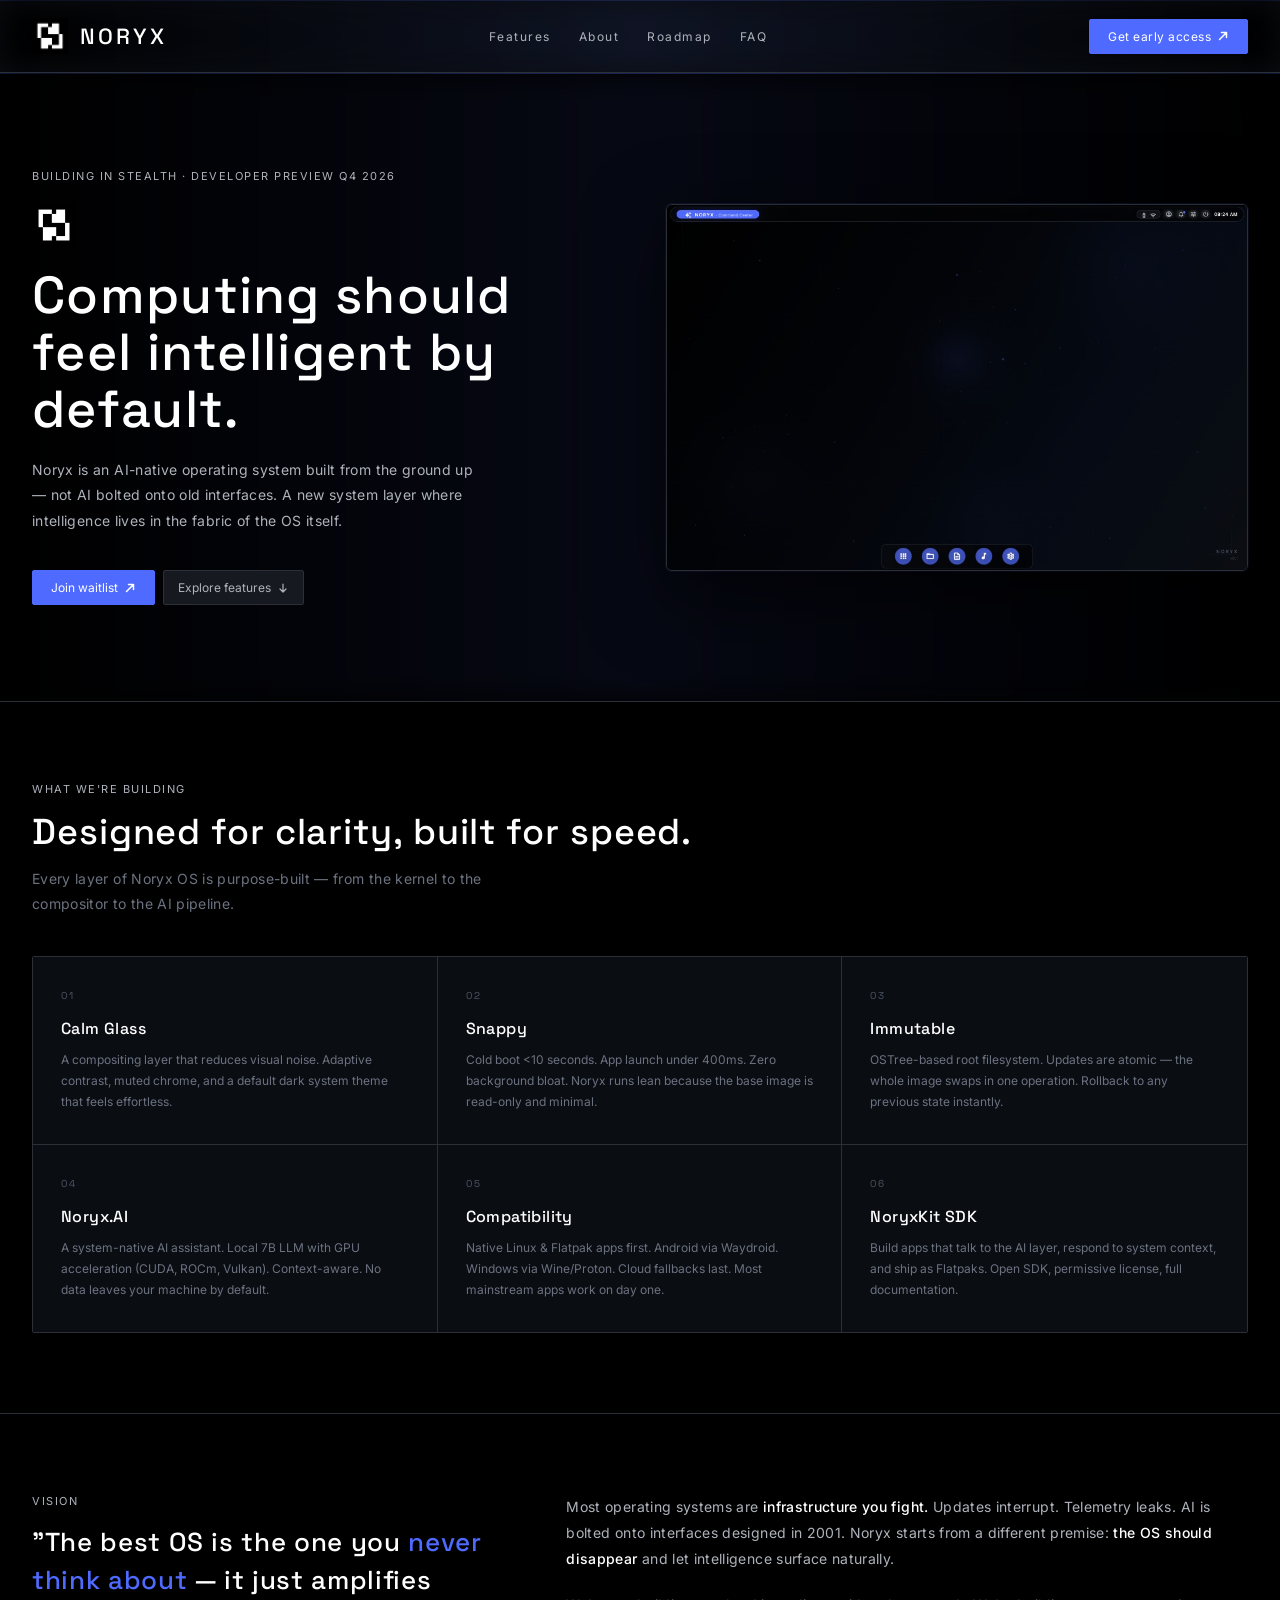
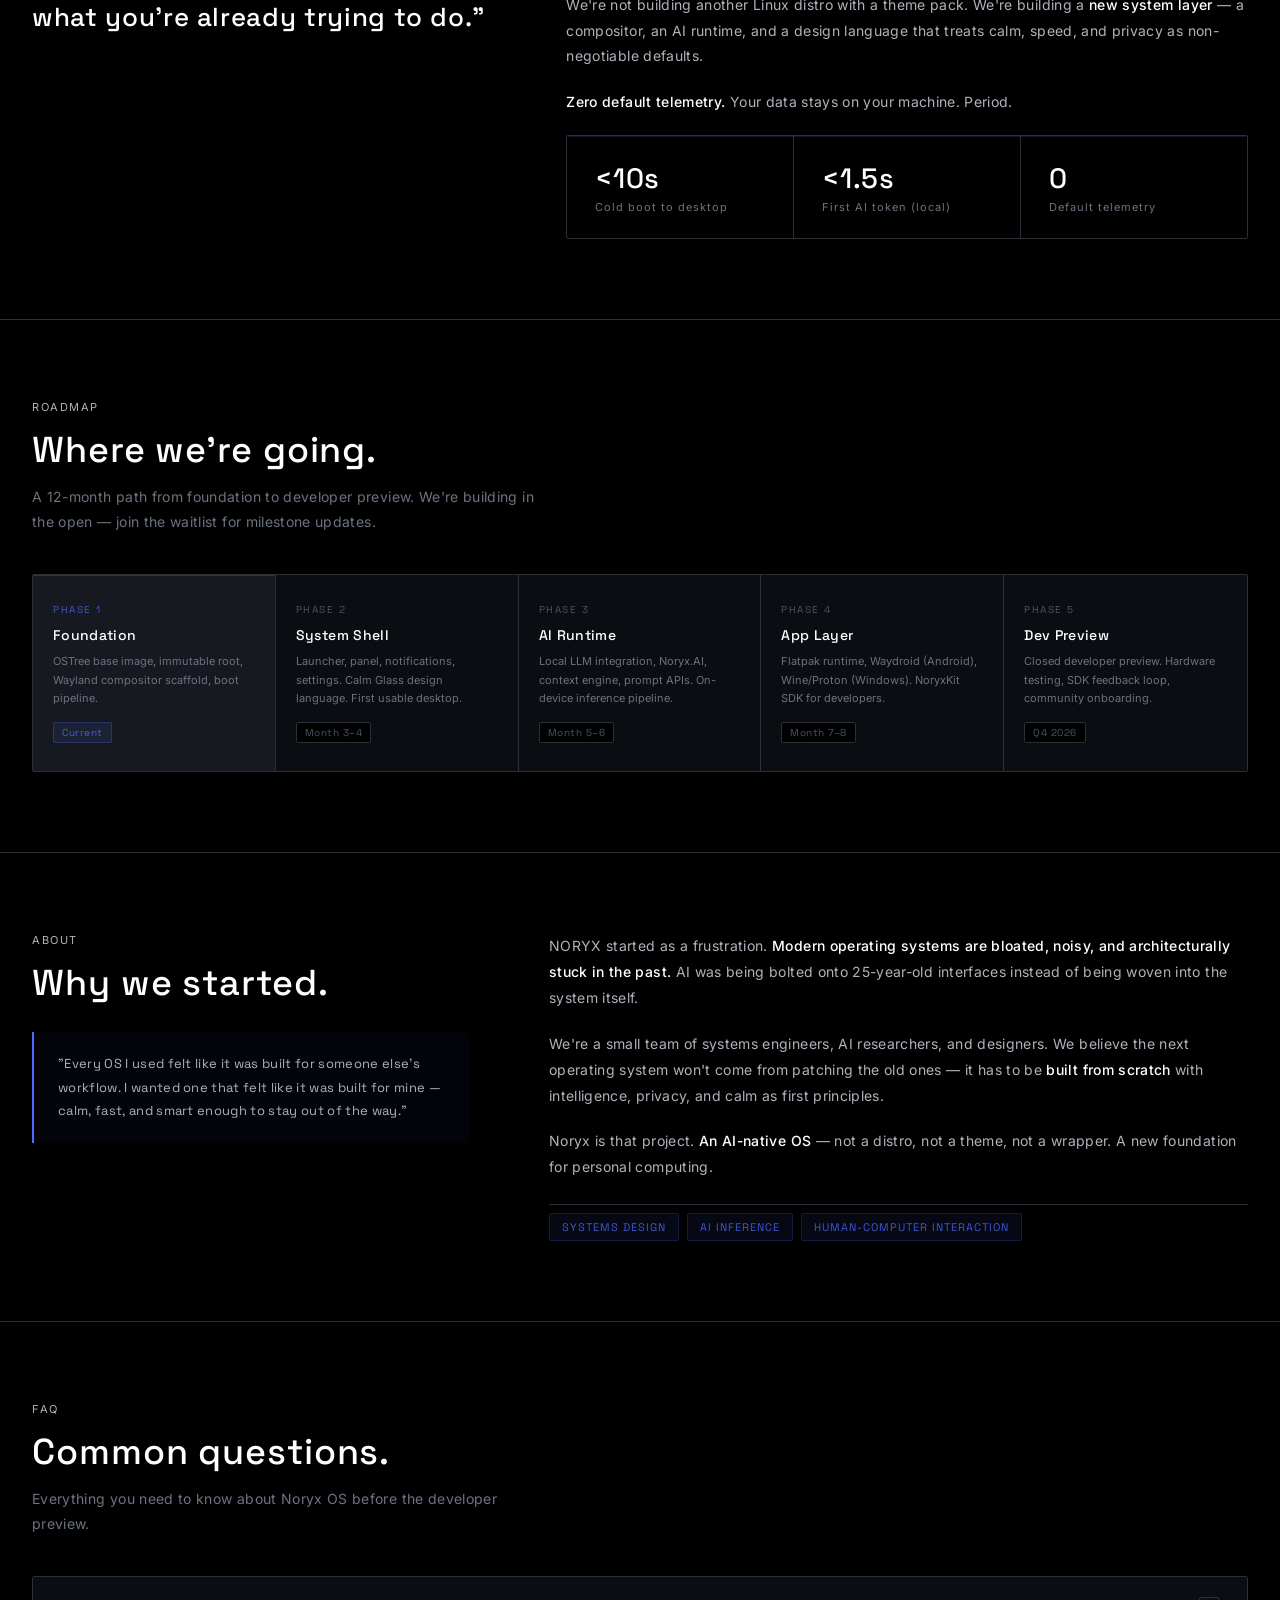
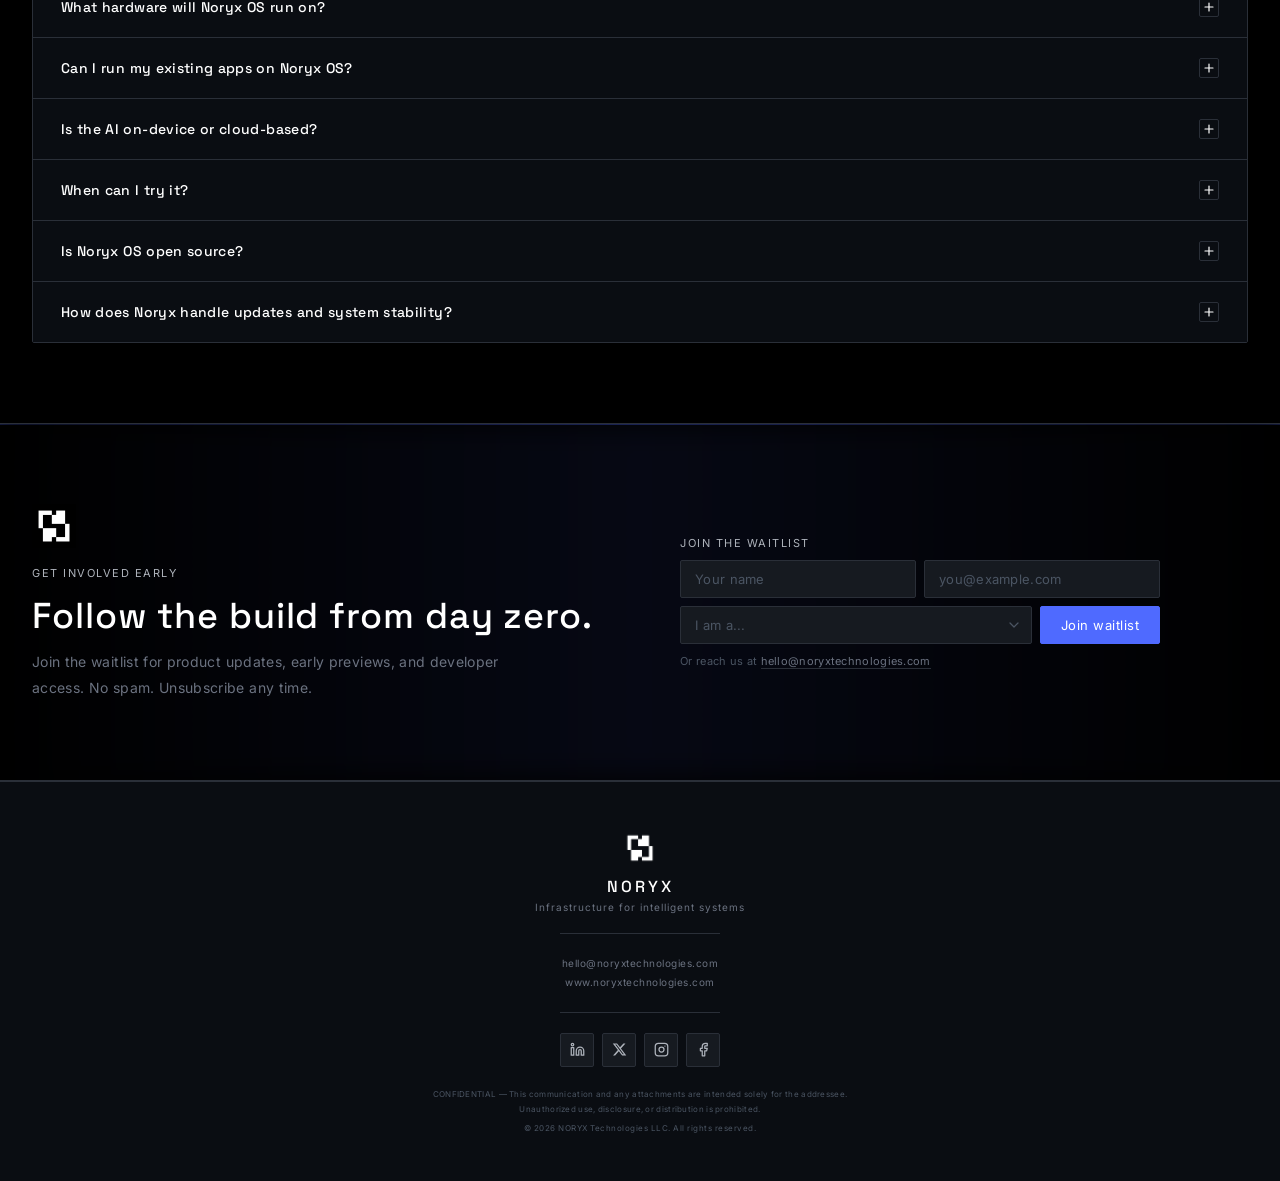
==== commit d28e4f92: "Remove favicon.svg and update index.html to change the favicon to logo.jpg, improve the page title f" ====
--- a/index.html
+++ b/index.html
@@ -3,10 +3,10 @@
 <head>
   <meta charset="UTF-8">
   <meta name="viewport" content="width=device-width, initial-scale=1.0">
-  <title>NORYX — Infrastructure for intelligent systems</title>
+  <title>Noryx | Infrastructure for Intelligent Systems</title>
   <meta name="description" content="Noryx is building an AI-native operating system — calm, intelligent, and built for the way humans actually think.">
   <link rel="canonical" href="https://noryxtechnologies.com/">
-  <link rel="icon" href="favicon.svg" type="image/svg+xml">
+  <link rel="icon" href="logo.jpg" type="image/jpeg">
 
   <!-- Open Graph -->
   <meta property="og:type" content="website">
@@ -275,129 +275,17 @@
     }
     .hero-actions { display: flex; gap: 8px; flex-wrap: wrap; }
 
-    /* ── OS Window Mockup ── */
-    .os-frame {
-      background: var(--bg-card);
+    /* ── Hero Image ── */
+    .hero-image {
       border: 1px solid var(--border);
-      border-radius: 2px; overflow: hidden;
+      border-radius: 6px;
+      overflow: hidden;
       position: relative;
-    }
-    .os-frame::before {
-      content: ""; position: absolute;
-      top: 0; left: 0; right: 0; height: 1px;
-      background: var(--accent); opacity: 0.2;
-    }
-    .os-titlebar {
-      display: flex; align-items: center;
-      padding: 10px 16px;
-      border-bottom: 1px solid var(--border);
-      background: rgba(0,0,0,0.5); gap: 8px;
-    }
-    .os-dots { display: flex; gap: 6px; }
-    .os-dots span { width: 10px; height: 10px; border-radius: 50%; background: var(--border); }
-    .os-title {
-      flex: 1; text-align: center;
-      font-size: 10px; letter-spacing: 2px;
-      color: var(--text-4);
-      font-family: 'Space Grotesk', sans-serif;
-    }
-    .os-body { padding: 14px; display: flex; gap: 10px; }
-    .os-sidebar { display: flex; flex-direction: column; gap: 4px; width: 38px; }
-    .os-icon {
-      width: 36px; height: 36px; border-radius: 2px;
-      background: var(--bg-btn); border: 1px solid var(--border);
-      display: flex; align-items: center; justify-content: center;
-      font-size: 14px; cursor: default;
-      transition: border-color var(--dur) var(--ease);
-    }
-    .os-icon:hover, .os-icon.active { border-color: rgba(79,106,255,0.4); }
-    .os-main { flex: 1; display: flex; flex-direction: column; gap: 8px; }
-
-    .spark {
-      display: flex; align-items: center; gap: 10px;
-      background: rgba(79,106,255,0.05);
-      border: 1px solid rgba(79,106,255,0.22);
-      border-radius: 2px; padding: 9px 13px;
-    }
-    .spark-label {
-      flex: 1; font-size: 12px; color: var(--text-2); letter-spacing: 0.3px;
-    }
-    .spark-label strong {
-      color: var(--text); font-family: 'Space Grotesk', sans-serif; font-weight: 500;
-    }
-    .spark-kbd {
-      font-family: 'Space Grotesk', monospace;
-      font-size: 10px; color: var(--text-4);
-      border: 1px solid var(--border);
-      padding: 2px 6px; border-radius: 2px; letter-spacing: 1px;
-    }
-
-    .chips { display: flex; flex-wrap: wrap; gap: 5px; }
-    .chip {
-      padding: 4px 9px; border-radius: 2px;
-      background: var(--bg-btn); border: 1px solid var(--border);
-      font-size: 11px; color: var(--text-2); letter-spacing: 0.3px;
-      cursor: default;
-      transition: border-color var(--dur) var(--ease), color var(--dur) var(--ease);
-    }
-    .chip:hover, .chip.active { border-color: rgba(79,106,255,0.35); color: var(--text); }
-
-    .os-cards { display: grid; grid-template-columns: 1fr 1fr; gap: 6px; }
-    .os-card {
-      background: var(--bg-btn); border: 1px solid var(--border);
-      border-radius: 2px; padding: 12px; position: relative; overflow: hidden;
-    }
-    .os-card::before {
-      content: ""; position: absolute;
-      top: 0; left: 0; right: 0; height: 1px;
-      background: var(--accent); opacity: 0.15;
-    }
-    .os-card-tag {
-      font-size: 9px; letter-spacing: 1.5px;
-      color: rgba(79,106,255,0.75);
-      font-family: 'Space Grotesk', sans-serif;
-      margin-bottom: 5px; text-transform: uppercase;
-    }
-    .os-card h4 {
-      font-size: 12px; font-weight: 500;
-      font-family: 'Space Grotesk', sans-serif;
-      letter-spacing: 0.3px; margin-bottom: 4px;
-    }
-    .os-card p { font-size: 11px; color: var(--text-3); line-height: 1.6; }
-    .os-card.span2 { grid-column: 1 / -1; }
-
-    .ai-row { display: flex; align-items: flex-start; gap: 8px; }
-    .ai-badge {
-      padding: 2px 7px;
-      background: rgba(79,106,255,0.1);
-      border: 1px solid rgba(79,106,255,0.25);
-      border-radius: 2px; font-size: 9px;
-      color: rgba(79,106,255,0.85);
-      font-family: 'Space Grotesk', sans-serif;
-      letter-spacing: 1px; white-space: nowrap; margin-top: 1px;
-    }
-    .ai-text { font-size: 11px; color: var(--text-2); line-height: 1.65; }
-    .cursor-blink {
-      display: inline-block; width: 1px; height: 11px;
-      background: var(--accent);
-      margin-left: 1px; vertical-align: middle;
-      animation: blink 1s step-end infinite;
-    }
-    @keyframes blink { 0%,100%{opacity:1} 50%{opacity:0} }
-
-    .dock {
-      display: flex; justify-content: center; gap: 5px;
-      padding: 8px 14px;
-      background: var(--bg-btn); border: 1px solid var(--border);
-      border-radius: 2px; width: fit-content; margin: 0 auto;
-    }
-    .dock-item {
-      width: 30px; height: 30px;
-      display: flex; align-items: center; justify-content: center;
-      font-size: 15px; cursor: default; border-radius: 2px;
-      transition: background var(--dur) var(--ease);
-    }
-    .dock-item:hover { background: rgba(79,106,255,0.1); }
+      box-shadow: 0 24px 80px rgba(0,0,0,0.6), 0 0 0 1px rgba(79,106,255,0.1);
+    }
+    .hero-image img {
+      width: 100%; height: auto; display: block;
+    }
 
     /* ── Sections ── */
     section { border-bottom: 1px solid var(--border); }
@@ -935,57 +823,8 @@
             </a>
           </div>
         </div>
-        <div class="os-frame fade-in d5" role="img" aria-label="Noryx OS desktop preview mockup">
-          <div class="os-titlebar">
-            <div class="os-dots" aria-hidden="true"><span></span><span></span><span></span></div>
-            <div class="os-title">NORYX OS</div>
-            <div style="width:30px"></div>
-          </div>
-          <div class="os-body">
-            <div class="os-sidebar" aria-hidden="true">
-              <div class="os-icon active">&#128193;</div>
-              <div class="os-icon">&#9881;&#65039;</div>
-              <div class="os-icon">&#128172;</div>
-              <div class="os-icon">&#128269;</div>
-            </div>
-            <div class="os-main">
-              <div class="spark">
-                <div class="spark-label"><strong>Noryx.AI</strong> &nbsp;What can I help with?</div>
-                <div class="spark-kbd">&#8984;K</div>
-              </div>
-              <div class="chips">
-                <div class="chip active">Workflows</div>
-                <div class="chip">Files</div>
-                <div class="chip">Terminal</div>
-                <div class="chip">Notes</div>
-              </div>
-              <div class="os-cards">
-                <div class="os-card">
-                  <div class="os-card-tag">SYSTEM</div>
-                  <h4>Immutable Core</h4>
-                  <p>OSTree-based. Atomic updates, instant rollback.</p>
-                </div>
-                <div class="os-card">
-                  <div class="os-card-tag">RUNTIME</div>
-                  <h4>Snappy &lt;10s</h4>
-                  <p>Cold boot to desktop in under 10 seconds.</p>
-                </div>
-                <div class="os-card span2">
-                  <div class="ai-row">
-                    <div class="ai-badge">AI</div>
-                    <div class="ai-text">Summarising 3 open documents and drafting follow-up based on your calendar context<span class="cursor-blink" aria-hidden="true"></span></div>
-                  </div>
-                </div>
-              </div>
-              <div class="dock" aria-hidden="true">
-                <div class="dock-item">&#128196;</div>
-                <div class="dock-item">&#127912;</div>
-                <div class="dock-item">&#128187;</div>
-                <div class="dock-item">&#127911;</div>
-                <div class="dock-item">&#9881;&#65039;</div>
-              </div>
-            </div>
-          </div>
+        <div class="hero-image fade-in d5">
+          <img src="hero.png" alt="Noryx OS desktop — dark interface with command center, system tray, and dock" width="1024" height="640" loading="eager">
         </div>
       </div>
     </section>
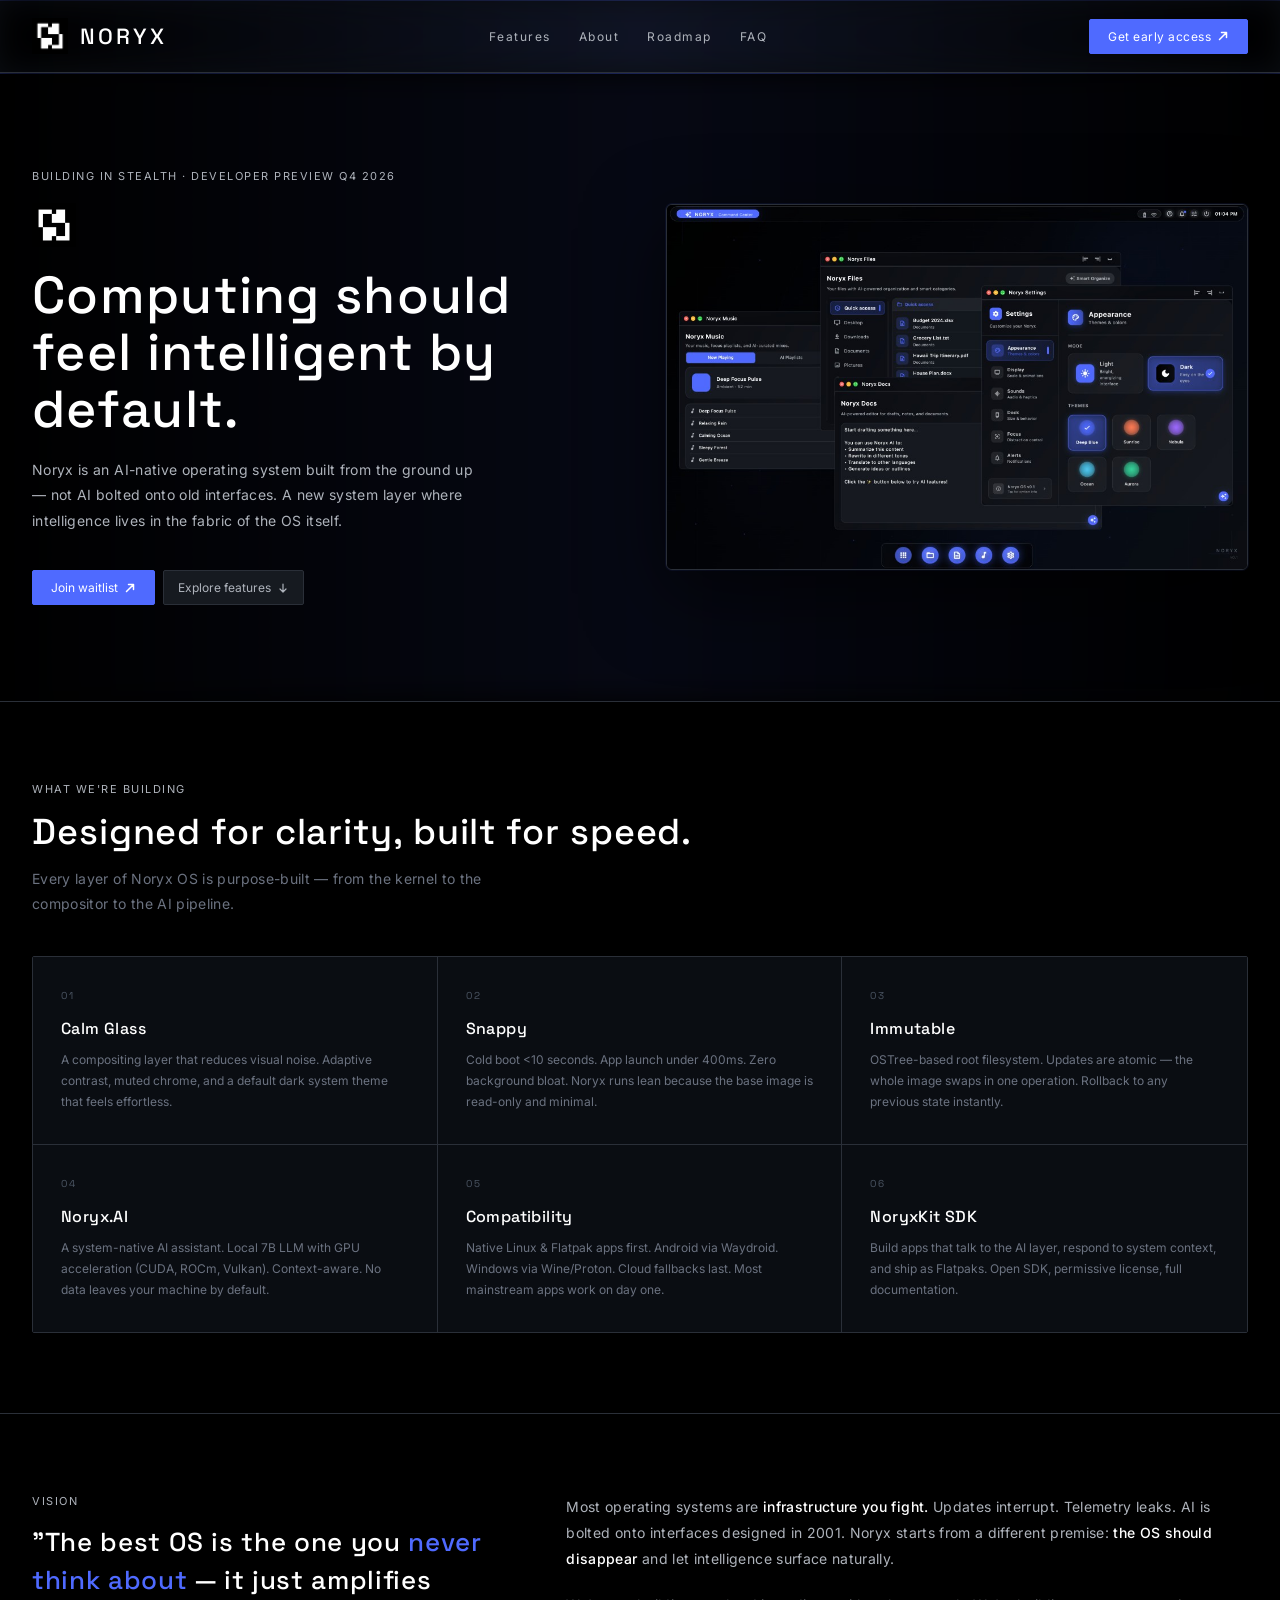
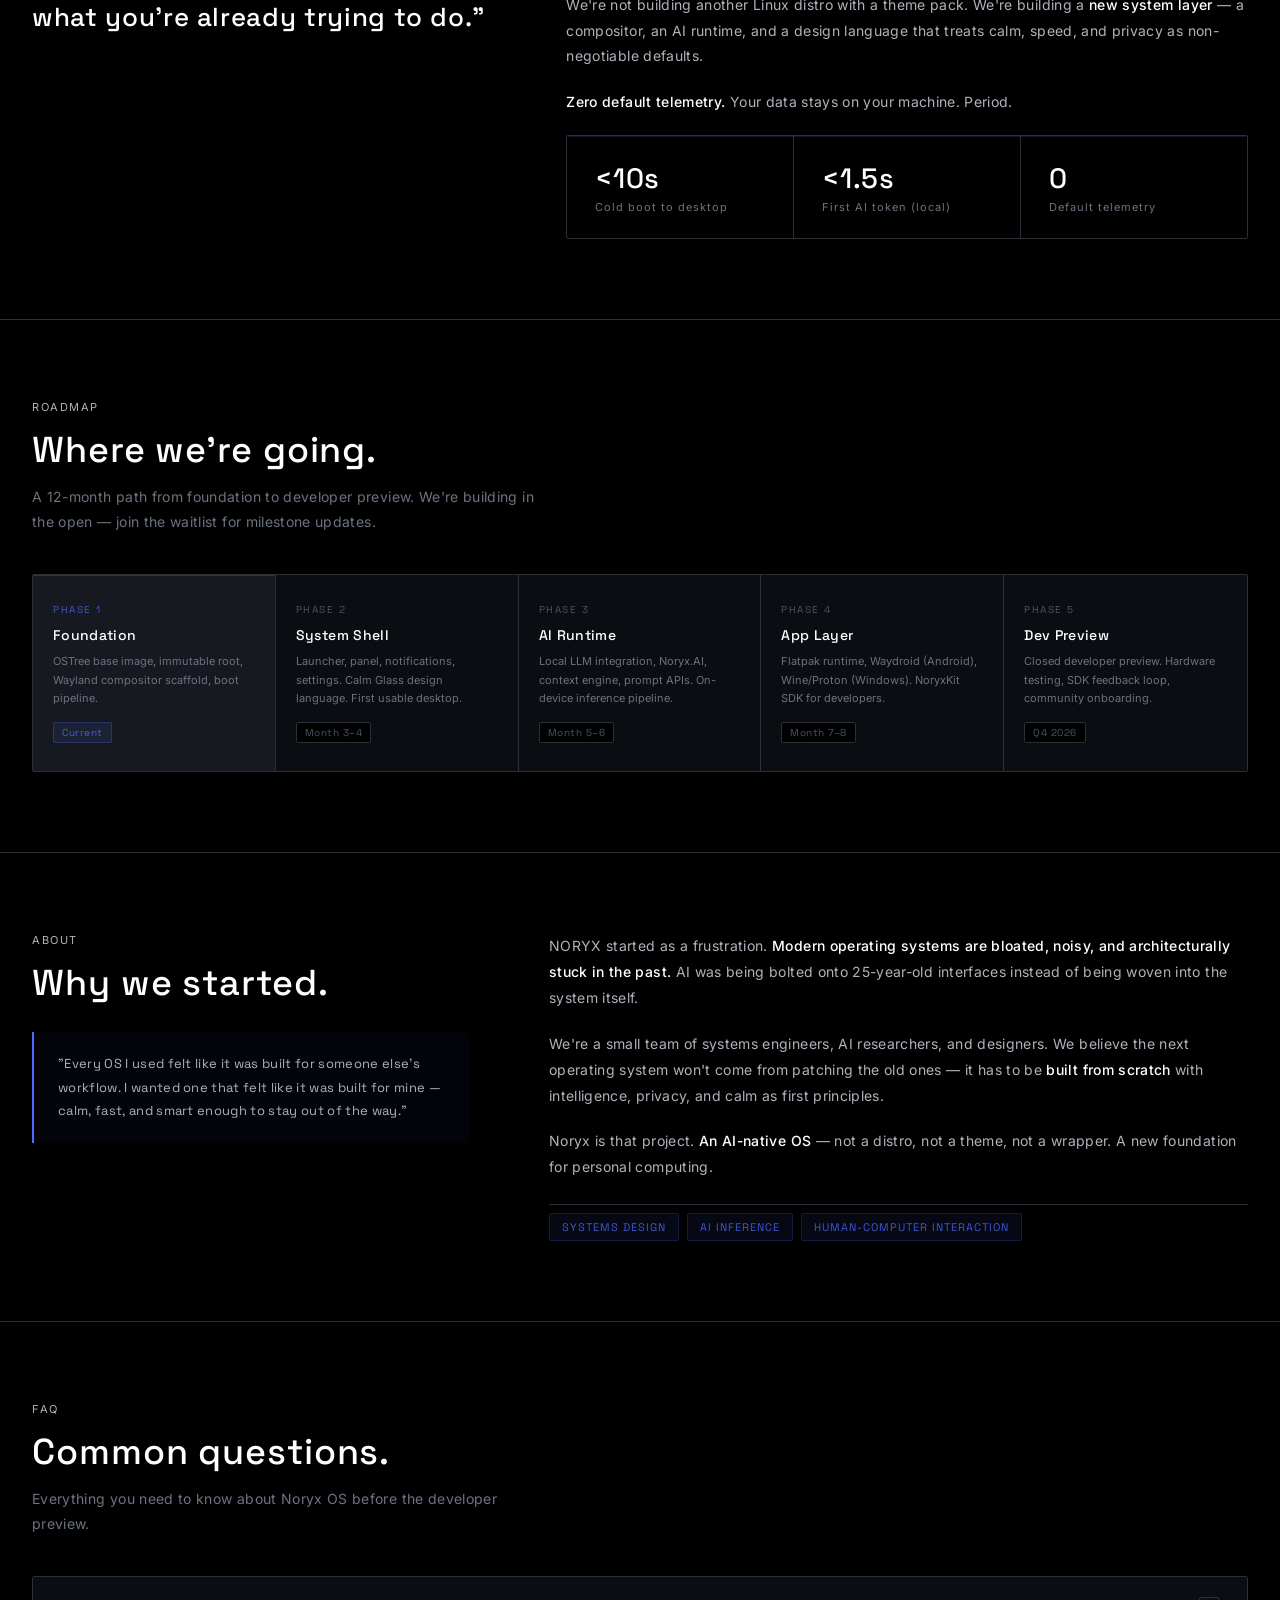
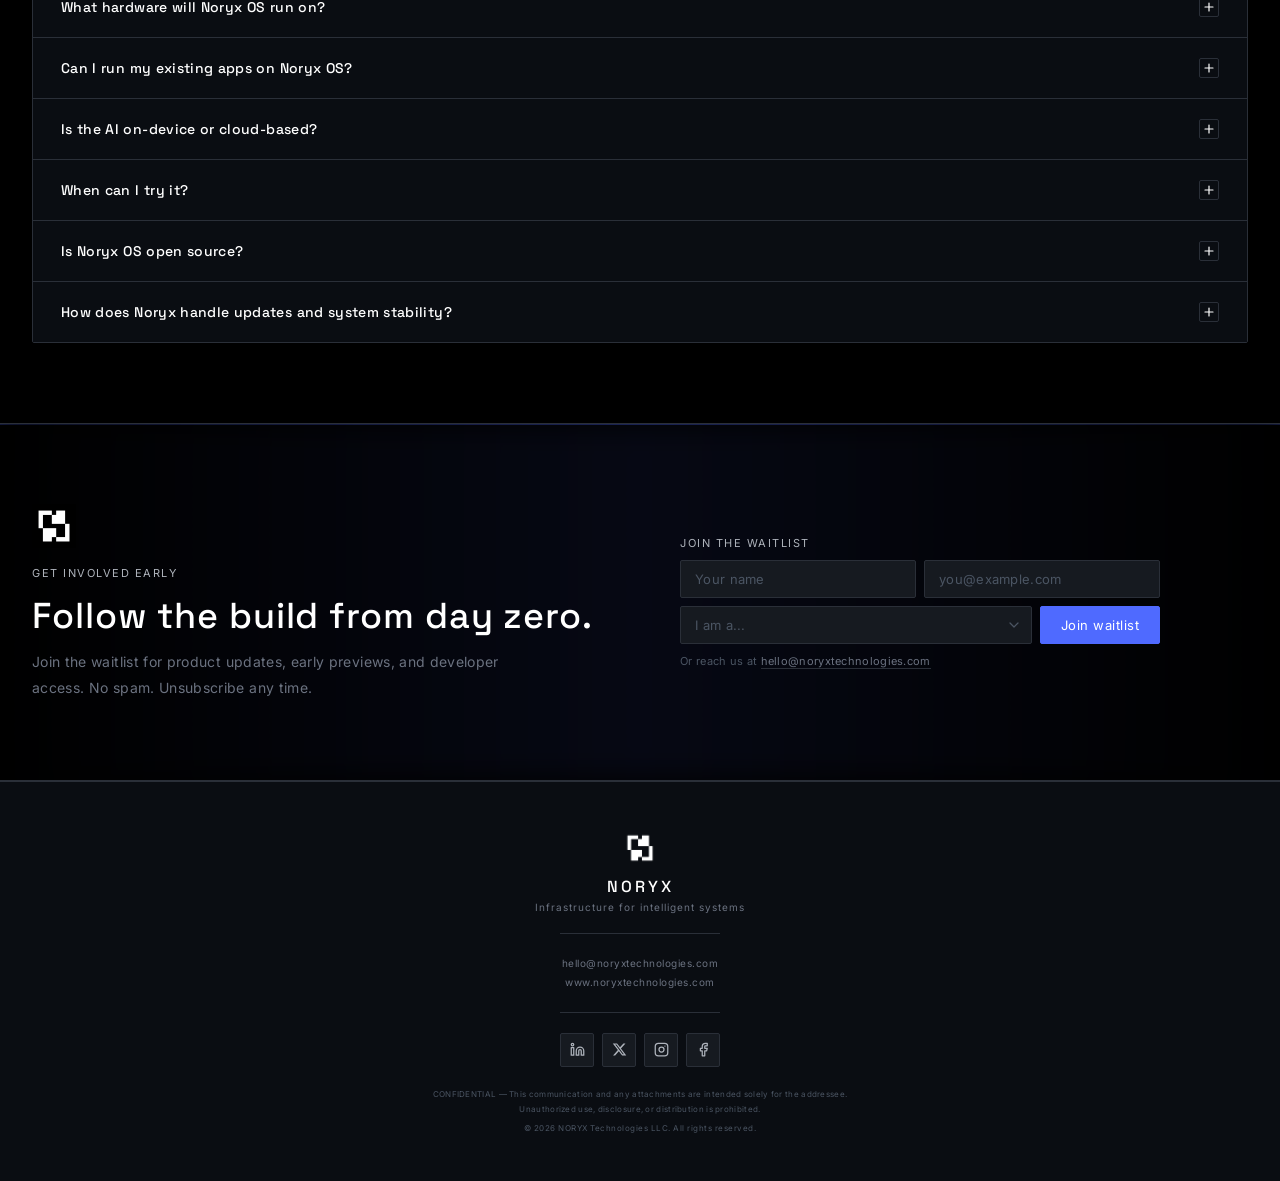
==== commit 7dbd373b: "Update hero image description in index.html, replace placeholder Apps Script URL with the actual URL" ====
--- a/index.html
+++ b/index.html
@@ -824,7 +824,7 @@
           </div>
         </div>
         <div class="hero-image fade-in d5">
-          <img src="hero.png" alt="Noryx OS desktop — dark interface with command center, system tray, and dock" width="1024" height="640" loading="eager">
+          <img src="hero.png" alt="Noryx OS desktop — dark interface showing Music, Files, Docs, and Settings apps with dock" width="1024" height="640" loading="eager">
         </div>
       </div>
     </section>
@@ -1201,7 +1201,7 @@
       });
 
       // Waitlist form
-      const APPS_SCRIPT_URL = 'YOUR_APPS_SCRIPT_URL_HERE';
+      const APPS_SCRIPT_URL = 'https://script.google.com/macros/s/AKfycbwzPpAilPPrhUL0LE9O-wIEoDhdTsuFL2QQeBokBWcug4F7aXu_VuRwLGVs_vOyR0ic/exec';
 
       const form = $('#waitlist-form');
       const nameInput = $('#name-input');
@@ -1241,16 +1241,28 @@
         setLoading(true);
 
         try {
+          const payload = JSON.stringify({
+            name, email, role,
+            timestamp: new Date().toISOString(),
+            source: 'website'
+          });
+
           const res = await fetch(APPS_SCRIPT_URL, {
             method: 'POST',
-            headers: { 'Content-Type': 'text/plain' },
-            body: JSON.stringify({
-              name, email, role,
-              timestamp: new Date().toISOString(),
-              source: 'website'
-            })
+            body: payload,
+            redirect: 'follow'
           });
-          const data = await res.json();
+
+          let data;
+          try {
+            data = await res.json();
+          } catch {
+            if (res.ok || res.type === 'opaque') {
+              data = { result: 'success' };
+            } else {
+              throw new Error('Invalid response from server');
+            }
+          }
 
           if (data.result === 'success') {
             form.style.display = 'none';
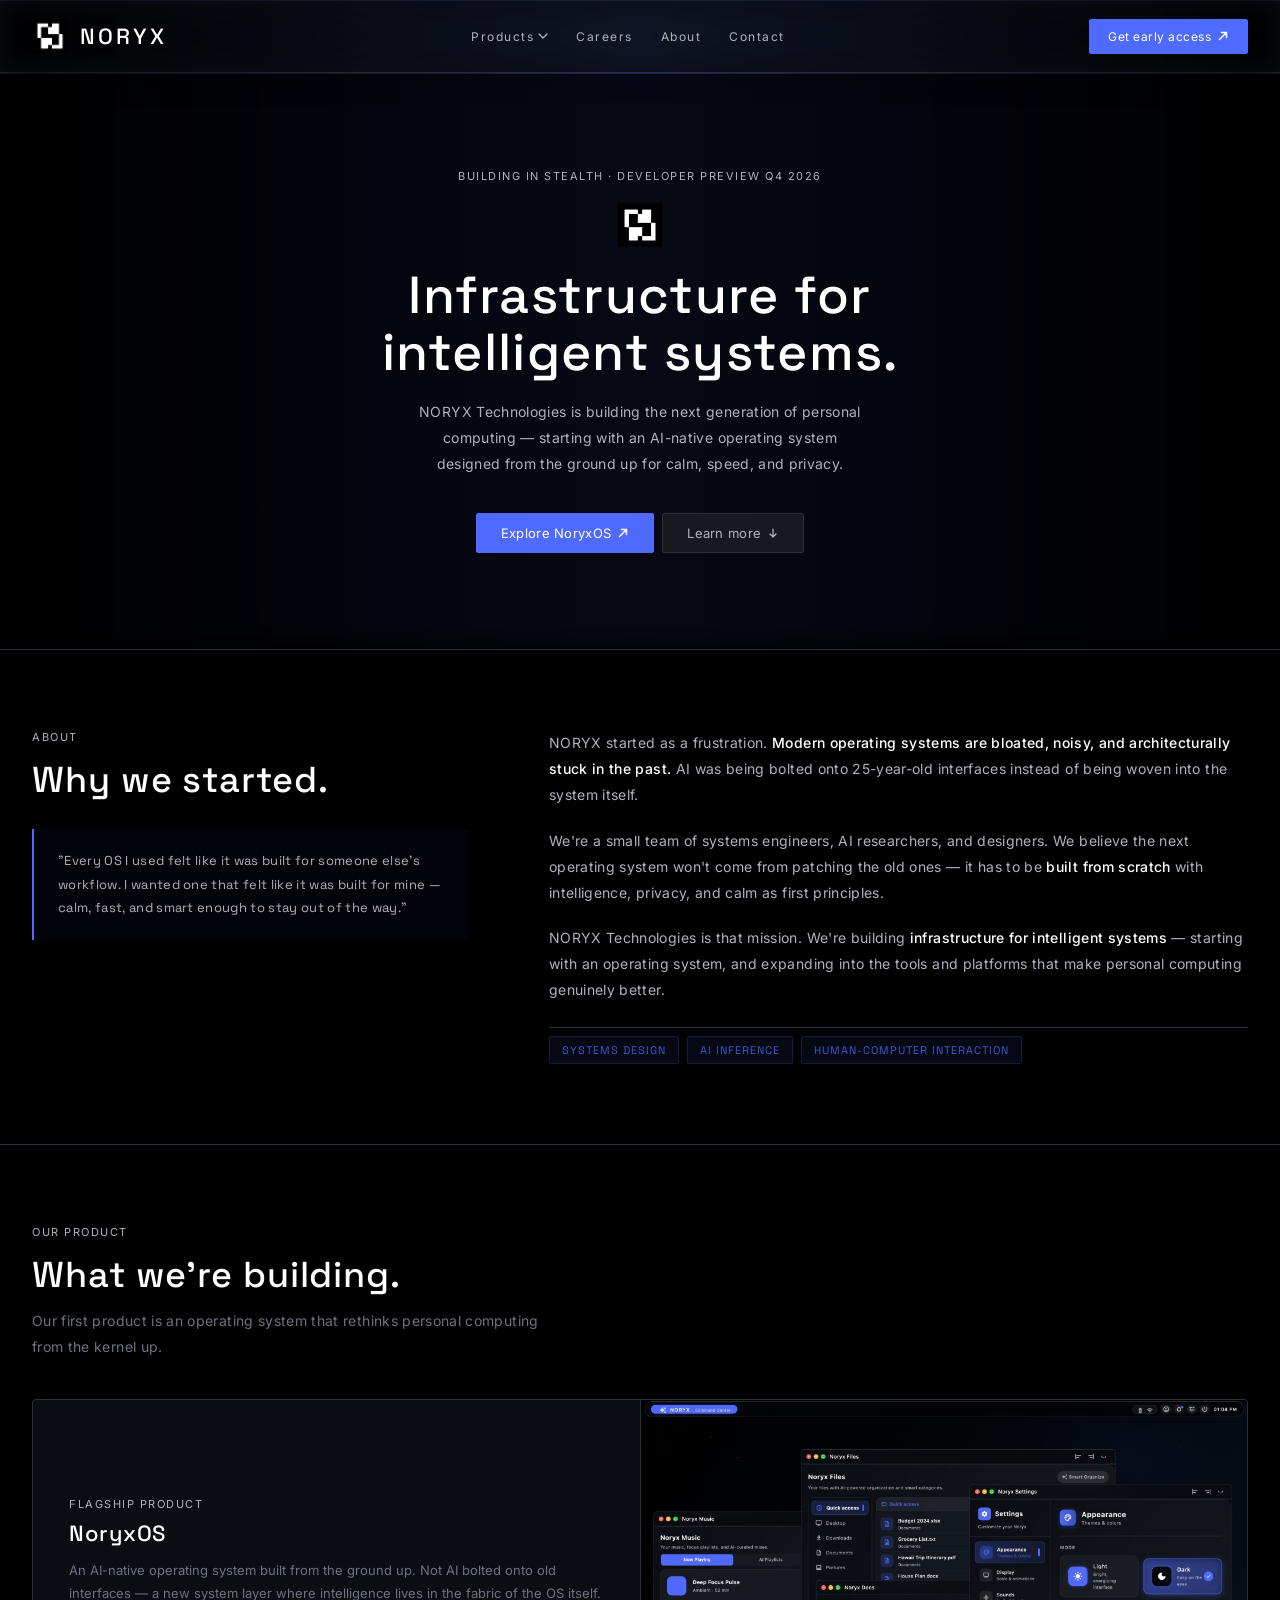
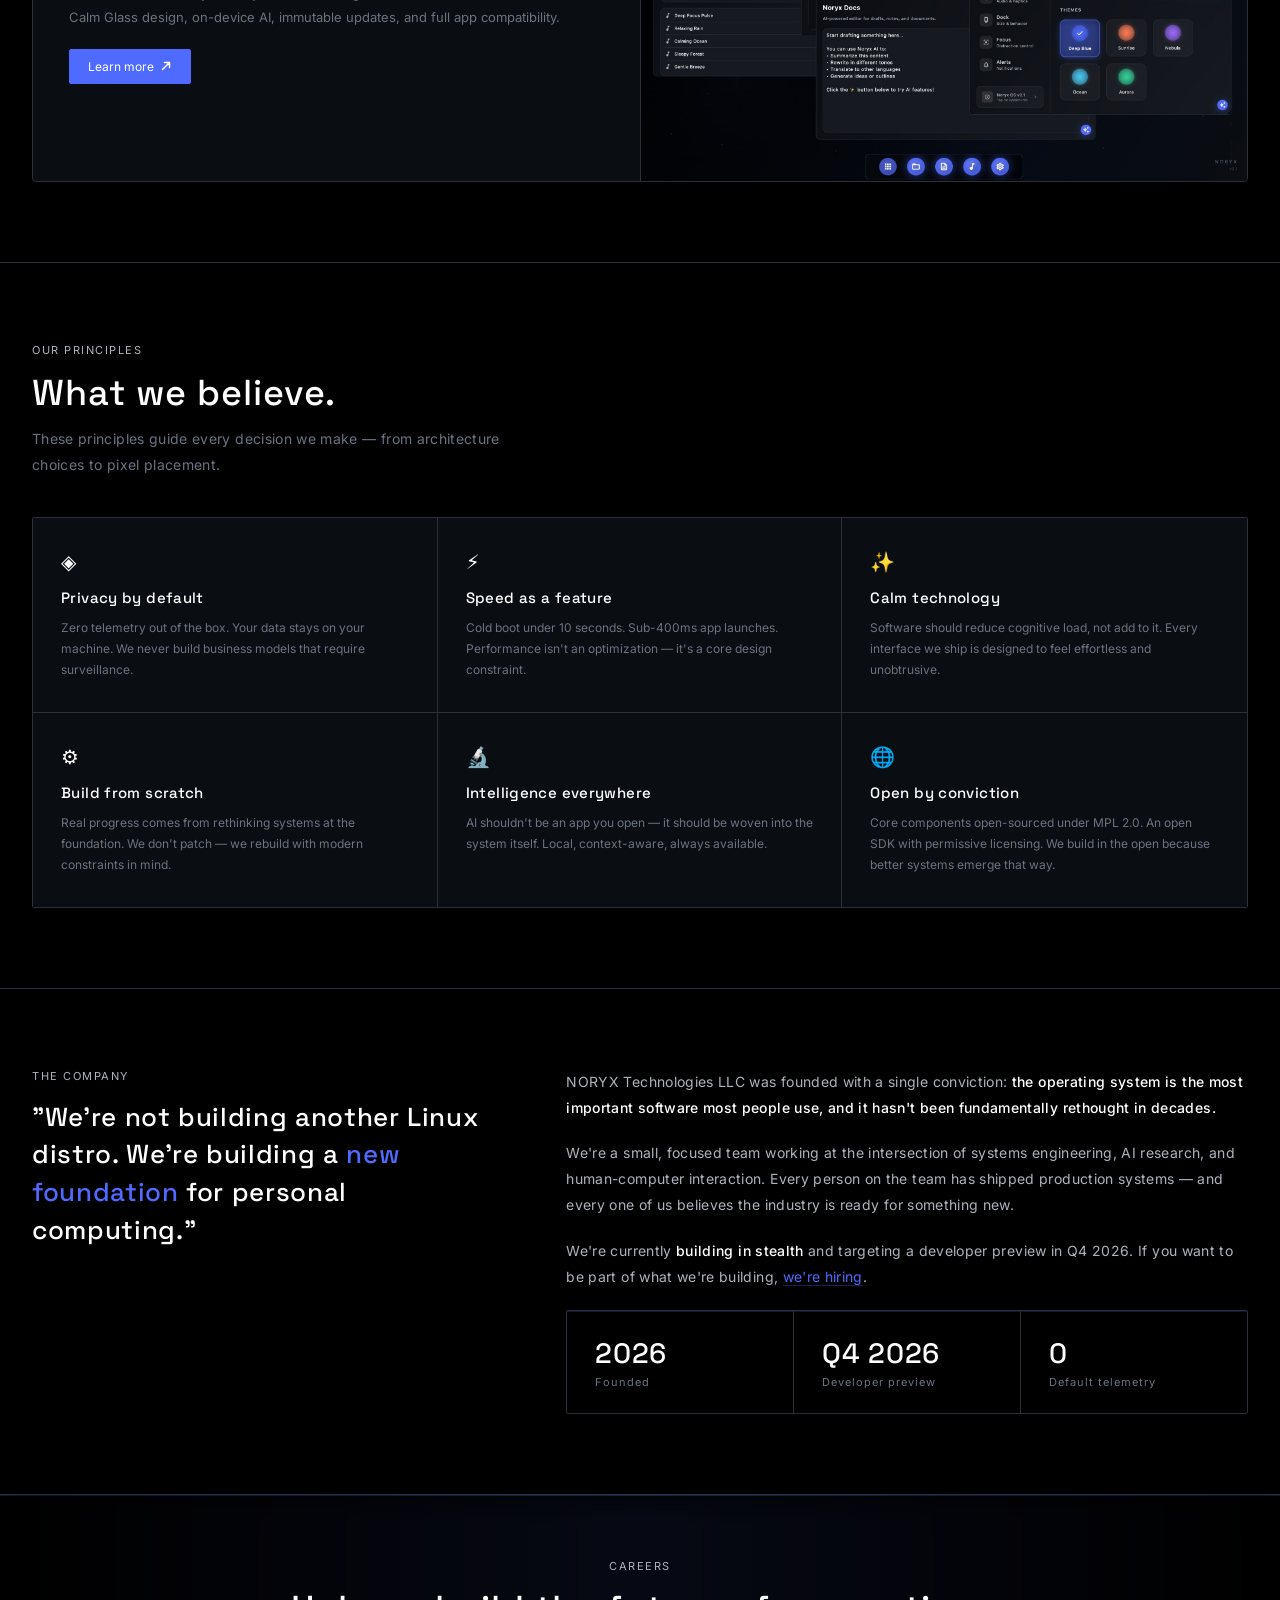
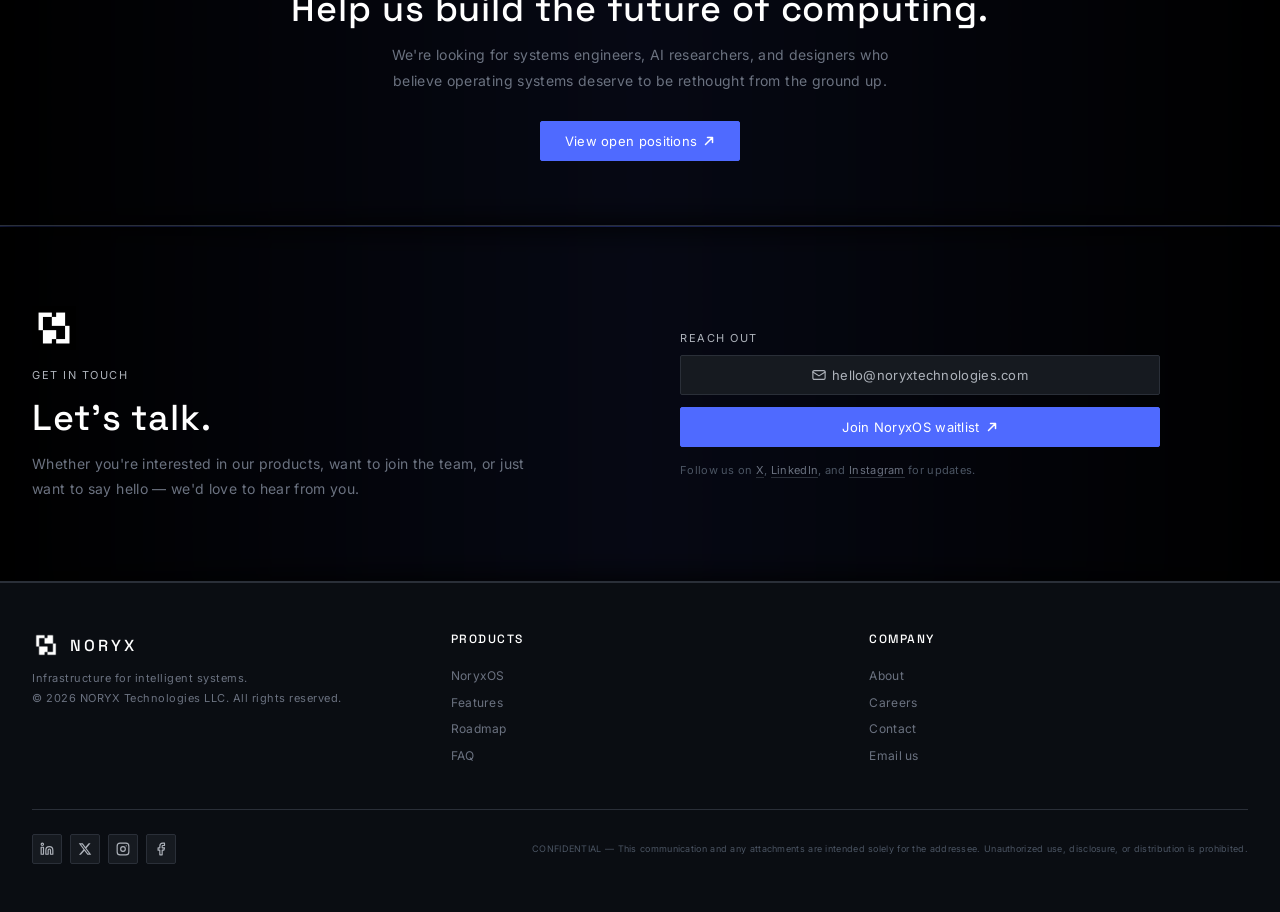
==== commit 75a07cd5: "Enhance index.html with updated meta descriptions for branding, add new pages for NoryxOS and career" ====
--- a/index.html
+++ b/index.html
@@ -3,8 +3,8 @@
 <head>
   <meta charset="UTF-8">
   <meta name="viewport" content="width=device-width, initial-scale=1.0">
-  <title>Noryx | Infrastructure for Intelligent Systems</title>
-  <meta name="description" content="Noryx is building an AI-native operating system — calm, intelligent, and built for the way humans actually think.">
+  <title>NORYX | Infrastructure for Intelligent Systems</title>
+  <meta name="description" content="NORYX Technologies is building the next generation of intelligent computing — an AI-native operating system designed from the ground up for calm, speed, and privacy.">
   <link rel="canonical" href="https://noryxtechnologies.com/">
   <link rel="icon" href="logo.jpg" type="image/jpeg">
 
@@ -12,19 +12,20 @@
   <meta property="og:type" content="website">
   <meta property="og:url" content="https://noryxtechnologies.com/">
   <meta property="og:title" content="NORYX — Infrastructure for intelligent systems">
-  <meta property="og:description" content="Noryx is building an AI-native operating system — calm, intelligent, and built for the way humans actually think.">
+  <meta property="og:description" content="NORYX Technologies is building the next generation of intelligent computing — an AI-native operating system designed from the ground up.">
   <meta property="og:image" content="https://noryxtechnologies.com/og-image.png">
 
   <!-- Twitter / X -->
   <meta name="twitter:card" content="summary_large_image">
   <meta name="twitter:site" content="@buildnoryx">
   <meta name="twitter:title" content="NORYX — Infrastructure for intelligent systems">
-  <meta name="twitter:description" content="Noryx is building an AI-native operating system — calm, intelligent, and built for the way humans actually think.">
+  <meta name="twitter:description" content="NORYX Technologies is building the next generation of intelligent computing — an AI-native operating system designed from the ground up.">
   <meta name="twitter:image" content="https://noryxtechnologies.com/og-image.png">
 
   <link rel="preconnect" href="https://fonts.googleapis.com">
   <link rel="preconnect" href="https://fonts.gstatic.com" crossorigin>
   <link href="https://fonts.googleapis.com/css2?family=Space+Grotesk:wght@400;500;600&family=Inter:wght@300;400;500&display=swap" rel="stylesheet">
+  <link rel="stylesheet" href="styles.css">
 
   <!-- Structured Data -->
   <script type="application/ld+json">
@@ -43,719 +44,6 @@
     ]
   }
   </script>
-
-  <style>
-    :root {
-      --bg:         #000000;
-      --bg-card:    #0A0D12;
-      --bg-btn:     #161A20;
-      --text:       #FFFFFF;
-      --text-2:     #AEB3BB;
-      --text-3:     #6B7280;
-      --text-4:     #4B5563;
-      --border:     #2A2F38;
-      --accent:     #4F6AFF;
-      --accent-dim: rgba(79,106,255,0.08);
-      --max-w:      1280px;
-      --px:         32px;
-      --ease:       cubic-bezier(0.4, 0, 0.2, 1);
-      --dur:        150ms;
-      --glow:       linear-gradient(90deg, rgba(0,0,0,1) 0%, rgba(79,106,255,0.08) 50%, rgba(0,0,0,1) 100%);
-    }
-
-    *, *::before, *::after { box-sizing: border-box; margin: 0; padding: 0; }
-    html { scroll-behavior: smooth; }
-
-    body {
-      font-family: 'Inter', system-ui, -apple-system, sans-serif;
-      background: var(--bg);
-      color: var(--text);
-      overflow-x: hidden;
-      -webkit-font-smoothing: antialiased;
-      -moz-osx-font-smoothing: grayscale;
-    }
-
-    a { color: inherit; text-decoration: none; }
-    img { display: block; max-width: 100%; }
-
-    .sr-only {
-      position: absolute; width: 1px; height: 1px;
-      padding: 0; margin: -1px; overflow: hidden;
-      clip: rect(0,0,0,0); white-space: nowrap; border: 0;
-    }
-
-    .wrap {
-      width: min(calc(100% - var(--px) * 2), var(--max-w));
-      margin: 0 auto;
-    }
-
-    .wordmark {
-      font-family: 'Space Grotesk', system-ui, sans-serif;
-      font-weight: 500;
-      letter-spacing: 4px;
-    }
-
-    /* ── Skip Link ── */
-    .skip-link {
-      position: absolute; top: -100%;
-      left: 50%; transform: translateX(-50%);
-      background: var(--accent); color: #fff;
-      padding: 8px 16px; border-radius: 0 0 4px 4px;
-      font-size: 13px; z-index: 999;
-      transition: top 0.2s;
-    }
-    .skip-link:focus { top: 0; }
-
-    /* ── Progress Bar ── */
-    #progress {
-      position: fixed; top: 0; left: 0;
-      height: 2px; width: 0%;
-      background: var(--accent);
-      z-index: 200;
-      transition: width 0.1s linear;
-      box-shadow: 0 0 8px rgba(79,106,255,0.5);
-    }
-
-    /* ── Buttons ── */
-    .btn {
-      display: inline-flex; align-items: center; gap: 6px;
-      padding: 7px 14px;
-      background: var(--bg-btn);
-      border: 1px solid var(--border);
-      border-radius: 2px;
-      font-family: 'Inter', sans-serif;
-      font-size: 12px;
-      color: var(--text-2);
-      cursor: pointer;
-      transition: color var(--dur) var(--ease), border-color var(--dur) var(--ease), background var(--dur) var(--ease);
-      white-space: nowrap;
-    }
-    .btn:hover { color: var(--text); border-color: var(--accent); }
-    .btn svg { width: 12px; height: 12px; flex-shrink: 0; }
-
-    .btn-primary {
-      background: var(--accent); border-color: var(--accent); color: #fff;
-    }
-    .btn-primary:hover {
-      background: #6678ff; border-color: #6678ff; color: #fff;
-    }
-
-    /* ── Nav ── */
-    .nav-shell {
-      position: sticky; top: 0; z-index: 100;
-      background: var(--bg-card);
-      border-bottom: 1px solid var(--border);
-      overflow: hidden;
-    }
-    .nav-shell::before {
-      content: ""; position: absolute;
-      top: 0; left: 0; right: 0; height: 1px;
-      background: var(--accent); opacity: 0.2;
-    }
-    .nav-shell::after {
-      content: ""; position: absolute; inset: 0;
-      background: var(--glow); filter: blur(15px);
-      pointer-events: none;
-    }
-
-    .nav-inner {
-      position: relative; z-index: 1;
-      height: 72px;
-      display: flex; align-items: center; justify-content: space-between;
-    }
-
-    .nav-brand {
-      display: flex; align-items: center; gap: 12px;
-    }
-    .nav-logo {
-      width: 36px; height: 36px;
-      mix-blend-mode: screen; filter: brightness(1.05);
-      image-rendering: auto;
-    }
-    .nav-wordmark { font-size: 22px; letter-spacing: 3px; }
-
-    .nav-links {
-      display: flex; gap: 28px;
-      font-size: 12px; letter-spacing: 1.5px; color: var(--text-2);
-    }
-    .nav-links a {
-      transition: color var(--dur) var(--ease);
-    }
-    .nav-links a:hover, .nav-links a:focus-visible { color: var(--text); }
-
-    .nav-cta {
-      padding: 9px 18px; font-size: 12px; letter-spacing: 0.5px;
-    }
-
-    /* Hamburger */
-    .hamburger {
-      display: none; flex-direction: column; justify-content: center; gap: 5px;
-      width: 36px; height: 36px;
-      background: var(--bg-btn); border: 1px solid var(--border);
-      border-radius: 2px; cursor: pointer; padding: 8px;
-      transition: border-color var(--dur) var(--ease);
-    }
-    .hamburger:hover { border-color: var(--accent); }
-    .hamburger span {
-      display: block; height: 1px; background: var(--text-2); border-radius: 1px;
-      transition: transform 0.25s var(--ease), opacity 0.25s var(--ease);
-    }
-    .hamburger[aria-expanded="true"] span:nth-child(1) { transform: translateY(6px) rotate(45deg); background: var(--text); }
-    .hamburger[aria-expanded="true"] span:nth-child(2) { opacity: 0; }
-    .hamburger[aria-expanded="true"] span:nth-child(3) { transform: translateY(-6px) rotate(-45deg); background: var(--text); }
-
-    .mobile-menu {
-      display: none; position: fixed;
-      top: 72px; left: 0; right: 0;
-      background: var(--bg-card);
-      border-bottom: 1px solid var(--border);
-      z-index: 99; overflow: hidden;
-      max-height: 0;
-      transition: max-height 0.3s var(--ease), padding 0.3s var(--ease);
-    }
-    .mobile-menu[aria-hidden="false"] {
-      max-height: 400px; padding: 8px 0 16px;
-    }
-    .mobile-menu a {
-      display: block; padding: 14px 32px;
-      font-size: 13px; letter-spacing: 1px; color: var(--text-2);
-      border-bottom: 1px solid var(--border);
-      transition: color var(--dur) var(--ease), background var(--dur) var(--ease);
-    }
-    .mobile-menu a:last-child { border-bottom: none; }
-    .mobile-menu a:hover { color: var(--text); background: var(--bg-btn); }
-
-    /* ── Hero ── */
-    .hero {
-      position: relative;
-      border-bottom: 1px solid var(--border);
-      overflow: hidden;
-      padding: 96px var(--px);
-    }
-    .hero-glow {
-      position: absolute; inset: 0;
-      background: var(--glow); filter: blur(15px);
-      pointer-events: none;
-    }
-    .hero::before {
-      content: ""; position: absolute;
-      top: 0; left: 0; right: 0; height: 1px;
-      background: var(--accent); opacity: 0.3;
-    }
-
-    .hero-grid {
-      position: relative; z-index: 1;
-      max-width: var(--max-w); margin: 0 auto;
-      display: grid; grid-template-columns: 1fr 1.05fr;
-      gap: 80px; align-items: center;
-    }
-
-    .hero-eyebrow {
-      font-size: 11px; letter-spacing: 1.5px;
-      color: var(--text-2); margin-bottom: 20px;
-    }
-    .hero-logo {
-      width: 44px; height: 44px; margin-bottom: 20px;
-      mix-blend-mode: screen; filter: brightness(1.05);
-    }
-
-    h1 {
-      font-family: 'Space Grotesk', system-ui, sans-serif;
-      font-weight: 500;
-      font-size: clamp(30px, 4.5vw, 52px);
-      letter-spacing: 0.025em;
-      line-height: 1.1;
-      margin-bottom: 18px;
-    }
-
-    .hero-sub {
-      font-size: 14px; letter-spacing: 0.025em;
-      color: var(--text-2); line-height: 1.85;
-      max-width: 50ch; margin-bottom: 36px;
-    }
-    .hero-actions { display: flex; gap: 8px; flex-wrap: wrap; }
-
-    /* ── Hero Image ── */
-    .hero-image {
-      border: 1px solid var(--border);
-      border-radius: 6px;
-      overflow: hidden;
-      position: relative;
-      box-shadow: 0 24px 80px rgba(0,0,0,0.6), 0 0 0 1px rgba(79,106,255,0.1);
-    }
-    .hero-image img {
-      width: 100%; height: auto; display: block;
-    }
-
-    /* ── Sections ── */
-    section { border-bottom: 1px solid var(--border); }
-    .section-wrap {
-      max-width: var(--max-w); margin: 0 auto;
-      padding: 80px var(--px);
-    }
-    .section-label {
-      font-size: 11px; letter-spacing: 1.5px;
-      color: var(--text-2); margin-bottom: 16px;
-      text-transform: uppercase;
-    }
-    h2 {
-      font-family: 'Space Grotesk', system-ui, sans-serif;
-      font-weight: 500;
-      font-size: clamp(22px, 3vw, 36px);
-      letter-spacing: 0.025em; line-height: 1.15;
-      margin-bottom: 12px;
-    }
-    .section-sub {
-      font-size: 14px; letter-spacing: 0.025em;
-      color: var(--text-3); line-height: 1.8;
-      max-width: 58ch;
-    }
-
-    /* ── Features ── */
-    .features-header { margin-bottom: 40px; }
-    .features-grid {
-      display: grid; grid-template-columns: repeat(3, 1fr);
-      border: 1px solid var(--border); border-radius: 2px;
-      overflow: hidden;
-    }
-    .feature {
-      padding: 32px 28px;
-      border-right: 1px solid var(--border);
-      border-bottom: 1px solid var(--border);
-      background: var(--bg-card);
-      position: relative; overflow: hidden;
-      transition: background var(--dur) var(--ease);
-    }
-    .feature:hover { background: var(--bg-btn); }
-    .feature::before {
-      content: ""; position: absolute;
-      top: 0; left: 0; right: 0; height: 1px;
-      background: var(--accent); opacity: 0;
-      transition: opacity var(--dur) var(--ease);
-    }
-    .feature:hover::before { opacity: 0.25; }
-    .feature:nth-child(3n) { border-right: none; }
-    .feature:nth-last-child(-n+3) { border-bottom: none; }
-    .feature-num {
-      font-size: 10px; letter-spacing: 2px;
-      color: var(--text-4);
-      font-family: 'Space Grotesk', sans-serif;
-      margin-bottom: 16px;
-    }
-    .feature h3 {
-      font-family: 'Space Grotesk', sans-serif;
-      font-weight: 500; font-size: 16px;
-      letter-spacing: 0.025em; margin-bottom: 10px;
-    }
-    .feature p { font-size: 12px; color: var(--text-3); line-height: 1.75; }
-
-    /* ── Vision / Philosophy ── */
-    .philosophy-grid {
-      display: grid; grid-template-columns: 1fr 1.5fr;
-      gap: 80px; align-items: start;
-    }
-    .philosophy-quote {
-      font-family: 'Space Grotesk', sans-serif;
-      font-weight: 500;
-      font-size: clamp(18px, 2.2vw, 26px);
-      letter-spacing: 0.025em; line-height: 1.45;
-    }
-    .accent-text { color: var(--accent); }
-    .philosophy-body { display: flex; flex-direction: column; gap: 20px; }
-    .philosophy-para {
-      font-size: 14px; color: var(--text-2);
-      line-height: 1.85; letter-spacing: 0.025em;
-    }
-    .philosophy-para strong { color: var(--text); font-weight: 500; }
-
-    .stats-row {
-      display: flex;
-      border: 1px solid var(--border);
-      border-radius: 2px; overflow: hidden;
-    }
-    .stat {
-      flex: 1; padding: 24px 28px;
-      border-right: 1px solid var(--border);
-      position: relative;
-    }
-    .stat:last-child { border-right: none; }
-    .stat::before {
-      content: ""; position: absolute;
-      top: 0; left: 0; right: 0; height: 1px;
-      background: var(--accent); opacity: 0.2;
-    }
-    .stat-value {
-      font-family: 'Space Grotesk', sans-serif;
-      font-weight: 500; font-size: 28px;
-      letter-spacing: 0.025em; margin-bottom: 4px;
-    }
-    .stat-label { font-size: 11px; letter-spacing: 1px; color: var(--text-3); }
-
-    /* ── Roadmap ── */
-    .roadmap-grid {
-      display: grid; grid-template-columns: repeat(5, 1fr);
-      border: 1px solid var(--border);
-      border-radius: 2px; overflow: hidden;
-      margin-top: 40px;
-    }
-    .roadmap-item {
-      padding: 28px 20px;
-      border-right: 1px solid var(--border);
-      background: var(--bg-card);
-      position: relative; overflow: hidden;
-      transition: background var(--dur) var(--ease);
-    }
-    .roadmap-item:last-child { border-right: none; }
-    .roadmap-item:hover, .roadmap-item.active { background: var(--bg-btn); }
-    .roadmap-item::before {
-      content: ""; position: absolute;
-      top: 0; left: 0; right: 0; height: 1px;
-      background: var(--accent); opacity: 0;
-    }
-    .roadmap-item.active::before { opacity: 0.3; }
-    .roadmap-phase {
-      font-size: 10px; letter-spacing: 1.5px;
-      color: var(--text-4);
-      font-family: 'Space Grotesk', sans-serif;
-      margin-bottom: 10px; text-transform: uppercase;
-    }
-    .roadmap-item.active .roadmap-phase { color: rgba(79,106,255,0.75); }
-    .roadmap-item h3 {
-      font-family: 'Space Grotesk', sans-serif;
-      font-weight: 500; font-size: 14px;
-      letter-spacing: 0.025em; margin-bottom: 8px;
-    }
-    .roadmap-item p { font-size: 11px; color: var(--text-3); line-height: 1.7; }
-    .roadmap-tag {
-      display: inline-block; margin-top: 14px;
-      padding: 3px 8px; border-radius: 2px;
-      font-size: 10px; letter-spacing: 0.5px;
-      font-family: 'Space Grotesk', sans-serif;
-    }
-    .tag-active {
-      background: rgba(79,106,255,0.1);
-      border: 1px solid rgba(79,106,255,0.28);
-      color: rgba(79,106,255,0.85);
-    }
-    .tag-future {
-      background: var(--bg); border: 1px solid var(--border);
-      color: var(--text-4);
-    }
-
-    /* ── About ── */
-    .about-grid {
-      display: grid; grid-template-columns: 1fr 1.6fr;
-      gap: 80px; align-items: start;
-    }
-    .about-quote {
-      margin-top: 28px; padding: 20px 24px;
-      border-left: 2px solid var(--accent);
-      background: rgba(79,106,255,0.04);
-      border-radius: 0 2px 2px 0;
-      font-family: 'Space Grotesk', sans-serif;
-      font-size: 13px; font-weight: 400;
-      color: var(--text-2); line-height: 1.8;
-      letter-spacing: 0.025em;
-    }
-    .about-right { display: flex; flex-direction: column; gap: 20px; }
-    .about-para {
-      font-size: 14px; color: var(--text-2);
-      line-height: 1.85; letter-spacing: 0.025em;
-    }
-    .about-para strong { color: var(--text); font-weight: 500; }
-    .about-pillars {
-      display: flex; gap: 8px; flex-wrap: wrap;
-      padding-top: 8px;
-      border-top: 1px solid var(--border);
-      margin-top: 4px;
-    }
-    .about-pillar {
-      padding: 6px 12px;
-      background: rgba(79,106,255,0.08);
-      border: 1px solid rgba(79,106,255,0.2);
-      border-radius: 2px;
-    }
-    .about-pillar-label {
-      font-size: 11px; letter-spacing: 1px;
-      color: rgba(79,106,255,0.8);
-      font-family: 'Space Grotesk', sans-serif;
-      text-transform: uppercase;
-    }
-
-    /* ── FAQ ── */
-    .faq-list {
-      margin-top: 40px;
-      border: 1px solid var(--border);
-      border-radius: 2px; overflow: hidden;
-    }
-    .faq-item {
-      border-bottom: 1px solid var(--border);
-      background: var(--bg-card);
-      transition: background var(--dur) var(--ease);
-    }
-    .faq-item:last-child { border-bottom: none; }
-    .faq-q {
-      display: flex; align-items: center;
-      justify-content: space-between;
-      padding: 20px 28px; cursor: pointer; gap: 24px;
-      transition: background var(--dur) var(--ease);
-      border: none; background: transparent; color: inherit;
-      width: 100%; text-align: left;
-      font-family: inherit;
-    }
-    .faq-q:hover { background: var(--bg-btn); }
-    .faq-q:focus-visible { outline: 2px solid var(--accent); outline-offset: -2px; }
-    .faq-q-text {
-      font-family: 'Space Grotesk', sans-serif;
-      font-weight: 500; font-size: 14px;
-      letter-spacing: 0.025em;
-    }
-    .faq-icon {
-      width: 20px; height: 20px;
-      border: 1px solid var(--border); border-radius: 2px;
-      display: flex; align-items: center; justify-content: center;
-      flex-shrink: 0;
-      transition: border-color var(--dur) var(--ease), transform 0.25s var(--ease);
-    }
-    .faq-item[open] .faq-icon {
-      border-color: rgba(79,106,255,0.4);
-      transform: rotate(45deg);
-    }
-    .faq-icon svg { width: 10px; height: 10px; }
-    .faq-a {
-      max-height: 0; overflow: hidden;
-      transition: max-height 0.3s var(--ease), padding 0.3s var(--ease);
-      padding: 0 28px;
-    }
-    .faq-item[open] .faq-a {
-      max-height: 200px; padding: 0 28px 20px;
-    }
-    .faq-a p {
-      font-size: 13px; color: var(--text-2);
-      line-height: 1.8; letter-spacing: 0.025em;
-      border-top: 1px solid var(--border);
-      padding-top: 16px;
-    }
-
-    /* ── Waitlist ── */
-    .waitlist-section {
-      position: relative; background: var(--bg); overflow: hidden;
-    }
-    .waitlist-section::before {
-      content: ""; position: absolute;
-      top: 0; left: 0; right: 0; height: 1px;
-      background: var(--accent); opacity: 0.3;
-    }
-    .waitlist-glow {
-      position: absolute; inset: 0;
-      background: var(--glow); filter: blur(15px);
-      pointer-events: none;
-    }
-    .waitlist-inner {
-      position: relative; z-index: 1;
-      display: grid; grid-template-columns: 1fr 1fr;
-      gap: 80px; align-items: center;
-    }
-    .waitlist-logo {
-      width: 44px; height: 44px; margin-bottom: 18px;
-      mix-blend-mode: screen; filter: brightness(1.05);
-    }
-
-    .form-label {
-      font-size: 11px; letter-spacing: 1.5px;
-      color: var(--text-2); margin-bottom: 10px;
-      text-transform: uppercase;
-    }
-    .form-field-row { display: flex; gap: 8px; margin-bottom: 8px; }
-    .form-select-row { display: flex; gap: 8px; }
-    .form-input {
-      flex: 1;
-      background: var(--bg-btn);
-      border: 1px solid var(--border);
-      border-radius: 2px;
-      padding: 10px 14px;
-      font-family: 'Inter', sans-serif;
-      font-size: 13px; color: var(--text);
-      outline: none; letter-spacing: 0.3px;
-      transition: border-color var(--dur) var(--ease);
-    }
-    .form-input::placeholder { color: var(--text-4); }
-    .form-input:focus { border-color: rgba(79,106,255,0.45); }
-    .form-select {
-      appearance: none; -webkit-appearance: none;
-      cursor: pointer;
-      background-image: url("data:image/svg+xml,%3Csvg xmlns='http://www.w3.org/2000/svg' width='10' height='6' fill='none'%3E%3Cpath d='M1 1l4 4 4-4' stroke='%234B5563' stroke-width='1.2' stroke-linecap='round' stroke-linejoin='round'/%3E%3C/svg%3E");
-      background-repeat: no-repeat;
-      background-position: right 12px center;
-      padding-right: 32px; color: var(--text-4);
-    }
-    .form-select option { background: var(--bg-btn); color: var(--text); }
-
-    .form-error {
-      display: none; align-items: center; gap: 8px;
-      padding: 9px 13px;
-      background: rgba(220,60,60,0.06);
-      border: 1px solid rgba(220,60,60,0.22);
-      border-radius: 2px; font-size: 12px;
-      color: #ff6b6b; letter-spacing: 0.3px;
-      margin-top: 8px;
-    }
-    .form-success {
-      display: none; align-items: center; gap: 8px;
-      padding: 10px 14px;
-      background: rgba(79,106,255,0.06);
-      border: 1px solid rgba(79,106,255,0.22);
-      border-radius: 2px; font-size: 12px;
-      color: var(--text-2); letter-spacing: 0.3px;
-    }
-    .form-note {
-      font-size: 11px; color: var(--text-4);
-      margin-top: 10px; letter-spacing: 0.3px;
-    }
-    .form-note a {
-      color: var(--text-3);
-      border-bottom: 1px solid var(--border);
-      transition: color var(--dur) var(--ease);
-    }
-    .form-note a:hover { color: var(--text-2); }
-
-    @keyframes spin { to { transform: rotate(360deg); } }
-
-    /* ── Footer ── */
-    footer {
-      background: var(--bg-card);
-      border-top: 1px solid var(--border);
-    }
-    .footer-inner {
-      max-width: var(--max-w); margin: 0 auto;
-      padding: 48px var(--px);
-      display: flex; flex-direction: column;
-      align-items: center; text-align: center;
-    }
-    .footer-logo {
-      width: 36px; height: 36px; margin-bottom: 10px;
-      mix-blend-mode: screen; filter: brightness(1.05);
-    }
-    .footer-wordmark { font-size: 16px; letter-spacing: 3px; margin-bottom: 4px; }
-    .footer-tagline {
-      font-size: 10px; letter-spacing: 1px;
-      color: var(--text-3); margin-bottom: 20px;
-    }
-    .footer-divider {
-      width: 160px; height: 1px;
-      background: var(--border); margin-bottom: 20px;
-    }
-    .footer-contact {
-      font-size: 10px; letter-spacing: 0.5px;
-      color: var(--text-3); line-height: 1.9; margin-bottom: 20px;
-    }
-    .footer-socials {
-      display: flex; align-items: center; gap: 8px; margin-bottom: 20px;
-    }
-    .social-btn {
-      display: inline-flex; align-items: center; justify-content: center;
-      width: 34px; height: 34px;
-      background: var(--bg-btn); border: 1px solid var(--border);
-      border-radius: 2px; color: var(--text-2);
-      transition: color var(--dur) var(--ease), border-color var(--dur) var(--ease);
-    }
-    .social-btn:hover { color: var(--text); border-color: var(--accent); }
-    .social-btn svg { width: 15px; height: 15px; }
-    .footer-legal {
-      font-size: 8px; letter-spacing: 0.3px;
-      color: var(--text-4); line-height: 1.9;
-      max-width: 440px; margin-bottom: 6px;
-    }
-    .footer-copyright {
-      font-size: 8px; letter-spacing: 0.5px; color: var(--text-4);
-    }
-
-    /* ── Back to Top ── */
-    #back-to-top {
-      position: fixed; bottom: 32px; right: 32px;
-      width: 40px; height: 40px;
-      background: var(--bg-btn); border: 1px solid var(--border);
-      border-radius: 2px;
-      display: flex; align-items: center; justify-content: center;
-      cursor: pointer;
-      opacity: 0; pointer-events: none;
-      transition: opacity 0.25s var(--ease), border-color var(--dur) var(--ease), transform var(--dur) var(--ease);
-      z-index: 99; color: var(--text-2);
-    }
-    #back-to-top.visible { opacity: 1; pointer-events: auto; }
-    #back-to-top:hover { border-color: var(--accent); transform: translateY(-2px); }
-    #back-to-top svg { width: 14px; height: 14px; stroke: currentColor; }
-
-    /* ── Animations ── */
-    .reveal {
-      opacity: 0; transform: translateY(14px);
-      transition: opacity 0.5s var(--ease), transform 0.5s var(--ease);
-    }
-    .reveal.visible { opacity: 1; transform: translateY(0); }
-
-    .fade-in { animation: fadeUp 0.55s var(--ease) both; }
-    @keyframes fadeUp {
-      from { opacity: 0; transform: translateY(18px); }
-      to   { opacity: 1; transform: translateY(0); }
-    }
-    .d1 { animation-delay: 0.05s; }
-    .d2 { animation-delay: 0.12s; }
-    .d3 { animation-delay: 0.19s; }
-    .d4 { animation-delay: 0.27s; }
-    .d5 { animation-delay: 0.38s; }
-
-    @media (prefers-reduced-motion: reduce) {
-      *, *::before, *::after {
-        animation-duration: 0.01ms !important;
-        animation-iteration-count: 1 !important;
-        transition-duration: 0.01ms !important;
-      }
-      .reveal { opacity: 1; transform: none; }
-      html { scroll-behavior: auto; }
-    }
-
-    /* ── Responsive ── */
-    @media (max-width: 960px) {
-      .hamburger { display: flex; }
-      .mobile-menu { display: block; }
-      .nav-links { display: none; }
-      .nav-cta { display: none; }
-
-      .hero-grid,
-      .philosophy-grid,
-      .waitlist-inner,
-      .about-grid { grid-template-columns: 1fr; gap: 48px; }
-
-      .features-grid { grid-template-columns: 1fr 1fr; }
-      .feature:nth-child(3n) { border-right: 1px solid var(--border); }
-      .feature:nth-child(2n) { border-right: none; }
-      .feature:nth-last-child(-n+3) { border-bottom: 1px solid var(--border); }
-      .feature:last-child { border-bottom: none; }
-
-      .roadmap-grid { grid-template-columns: 1fr 1fr; }
-      .roadmap-item:nth-child(2n) { border-right: none; }
-      .roadmap-item { border-bottom: 1px solid var(--border); }
-      .roadmap-item:last-child { border-bottom: none; }
-    }
-
-    @media (max-width: 600px) {
-      :root { --px: 20px; }
-      #back-to-top { bottom: 20px; right: 20px; }
-
-      .features-grid { grid-template-columns: 1fr; }
-      .feature { border-right: none !important; }
-
-      .roadmap-grid { grid-template-columns: 1fr; }
-      .roadmap-item { border-right: none; border-bottom: 1px solid var(--border); }
-
-      .stats-row { flex-direction: column; }
-      .stat { border-right: none; border-bottom: 1px solid var(--border); }
-      .stat:last-child { border-bottom: none; }
-
-      .form-field-row,
-      .form-select-row { flex-direction: column; }
-    }
-  </style>
 </head>
 
 <body>
@@ -764,28 +52,36 @@
 
   <!-- Mobile menu -->
   <nav class="mobile-menu" id="mobile-menu" aria-hidden="true" aria-label="Mobile navigation">
-    <a href="#features">Features</a>
+    <span class="mobile-menu-label">Products</span>
+    <a href="noryxos.html">NoryxOS</a>
+    <a href="careers.html">Careers</a>
     <a href="#about">About</a>
-    <a href="#roadmap">Roadmap</a>
-    <a href="#faq">FAQ</a>
-    <a href="#waitlist">Get early access</a>
+    <a href="#contact">Contact</a>
   </nav>
 
   <!-- Nav -->
   <header class="nav-shell">
     <div class="wrap">
       <nav class="nav-inner" aria-label="Main navigation">
-        <a href="#" class="nav-brand" aria-label="NORYX — Home">
+        <a href="/" class="nav-brand" aria-label="NORYX — Home">
           <img src="logo.jpg" class="nav-logo" alt="" width="36" height="36">
           <span class="wordmark nav-wordmark">NORYX</span>
         </a>
         <div class="nav-links" role="list">
-          <a href="#features" role="listitem">Features</a>
+          <div class="nav-dropdown" role="listitem">
+            <button class="nav-dropdown-toggle" aria-haspopup="true" aria-expanded="false">
+              Products
+              <svg viewBox="0 0 10 6" fill="none" aria-hidden="true"><path d="M1 1l4 4 4-4" stroke="currentColor" stroke-width="1.3" stroke-linecap="round" stroke-linejoin="round"/></svg>
+            </button>
+            <div class="nav-dropdown-menu" role="menu">
+              <a href="noryxos.html" role="menuitem">NoryxOS</a>
+            </div>
+          </div>
+          <a href="careers.html" role="listitem">Careers</a>
           <a href="#about" role="listitem">About</a>
-          <a href="#roadmap" role="listitem">Roadmap</a>
-          <a href="#faq" role="listitem">FAQ</a>
-        </div>
-        <a href="#waitlist" class="btn btn-primary nav-cta">
+          <a href="#contact" role="listitem">Contact</a>
+        </div>
+        <a href="noryxos.html#waitlist" class="btn btn-primary nav-cta">
           Get early access
           <svg viewBox="0 0 12 12" fill="none" aria-hidden="true">
             <path d="M2.5 9.5L9.5 2.5M9.5 2.5H4.5M9.5 2.5V7.5" stroke="currentColor" stroke-width="1.5" stroke-linecap="round" stroke-linejoin="round"/>
@@ -802,146 +98,24 @@
     <!-- Hero -->
     <section class="hero" aria-labelledby="hero-heading">
       <div class="hero-glow" aria-hidden="true"></div>
-      <div class="hero-grid">
-        <div>
-          <div class="hero-eyebrow fade-in d1">BUILDING IN STEALTH &middot; DEVELOPER PREVIEW Q4 2026</div>
-          <img src="logo.jpg" class="hero-logo fade-in d2" alt="NORYX symbol" width="44" height="44">
-          <h1 id="hero-heading" class="fade-in d3">Computing should feel intelligent by default.</h1>
-          <p class="hero-sub fade-in d4">Noryx is an AI-native operating system built from the ground up &mdash; not AI bolted onto old interfaces. A new system layer where intelligence lives in the fabric of the OS itself.</p>
-          <div class="hero-actions fade-in d5">
-            <a href="#waitlist" class="btn btn-primary" style="padding:9px 18px;">
-              Join waitlist
-              <svg viewBox="0 0 12 12" fill="none" aria-hidden="true">
-                <path d="M2.5 9.5L9.5 2.5M9.5 2.5H4.5M9.5 2.5V7.5" stroke="currentColor" stroke-width="1.5" stroke-linecap="round" stroke-linejoin="round"/>
-              </svg>
-            </a>
-            <a href="#features" class="btn">
-              Explore features
-              <svg viewBox="0 0 12 12" fill="none" aria-hidden="true">
-                <path d="M6 2v8M6 10L3 7M6 10l3-3" stroke="currentColor" stroke-width="1.2" stroke-linecap="round" stroke-linejoin="round"/>
-              </svg>
-            </a>
-          </div>
-        </div>
-        <div class="hero-image fade-in d5">
-          <img src="hero.png" alt="Noryx OS desktop — dark interface showing Music, Files, Docs, and Settings apps with dock" width="1024" height="640" loading="eager">
-        </div>
-      </div>
-    </section>
-
-    <!-- Features -->
-    <section id="features" aria-labelledby="features-heading">
-      <div class="section-wrap">
-        <div class="features-header reveal">
-          <div class="section-label">What we're building</div>
-          <h2 id="features-heading">Designed for clarity, built for speed.</h2>
-          <p class="section-sub">Every layer of Noryx OS is purpose-built &mdash; from the kernel to the compositor to the AI pipeline.</p>
-        </div>
-        <div class="features-grid reveal">
-          <div class="feature">
-            <div class="feature-num">01</div>
-            <h3>Calm Glass</h3>
-            <p>A compositing layer that reduces visual noise. Adaptive contrast, muted chrome, and a default dark system theme that feels effortless.</p>
-          </div>
-          <div class="feature">
-            <div class="feature-num">02</div>
-            <h3>Snappy</h3>
-            <p>Cold boot &lt;10 seconds. App launch under 400ms. Zero background bloat. Noryx runs lean because the base image is read-only and minimal.</p>
-          </div>
-          <div class="feature">
-            <div class="feature-num">03</div>
-            <h3>Immutable</h3>
-            <p>OSTree-based root filesystem. Updates are atomic &mdash; the whole image swaps in one operation. Rollback to any previous state instantly.</p>
-          </div>
-          <div class="feature">
-            <div class="feature-num">04</div>
-            <h3>Noryx.AI</h3>
-            <p>A system-native AI assistant. Local 7B LLM with GPU acceleration (CUDA, ROCm, Vulkan). Context-aware. No data leaves your machine by default.</p>
-          </div>
-          <div class="feature">
-            <div class="feature-num">05</div>
-            <h3>Compatibility</h3>
-            <p>Native Linux &amp; Flatpak apps first. Android via Waydroid. Windows via Wine/Proton. Cloud fallbacks last. Most mainstream apps work on day one.</p>
-          </div>
-          <div class="feature">
-            <div class="feature-num">06</div>
-            <h3>NoryxKit SDK</h3>
-            <p>Build apps that talk to the AI layer, respond to system context, and ship as Flatpaks. Open SDK, permissive license, full documentation.</p>
-          </div>
-        </div>
-      </div>
-    </section>
-
-    <!-- Vision -->
-    <section id="vision" aria-labelledby="vision-heading">
-      <div class="section-wrap">
-        <div class="philosophy-grid">
-          <div class="reveal">
-            <div class="section-label">Vision</div>
-            <h2 id="vision-heading" class="philosophy-quote">"The best OS is the one you <span class="accent-text">never think about</span> &mdash; it just amplifies what you're already trying to do."</h2>
-          </div>
-          <div class="philosophy-body reveal">
-            <p class="philosophy-para">Most operating systems are <strong>infrastructure you fight.</strong> Updates interrupt. Telemetry leaks. AI is bolted onto interfaces designed in 2001. Noryx starts from a different premise: <strong>the OS should disappear</strong> and let intelligence surface naturally.</p>
-            <p class="philosophy-para">We're not building another Linux distro with a theme pack. We're building a <strong>new system layer</strong> &mdash; a compositor, an AI runtime, and a design language that treats calm, speed, and privacy as non-negotiable defaults.</p>
-            <p class="philosophy-para"><strong>Zero default telemetry.</strong> Your data stays on your machine. Period.</p>
-            <div class="stats-row">
-              <div class="stat">
-                <div class="stat-value">&lt;10s</div>
-                <div class="stat-label">Cold boot to desktop</div>
-              </div>
-              <div class="stat">
-                <div class="stat-value">&lt;1.5s</div>
-                <div class="stat-label">First AI token (local)</div>
-              </div>
-              <div class="stat">
-                <div class="stat-value">0</div>
-                <div class="stat-label">Default telemetry</div>
-              </div>
-            </div>
-          </div>
-        </div>
-      </div>
-    </section>
-
-    <!-- Roadmap -->
-    <section id="roadmap" aria-labelledby="roadmap-heading">
-      <div class="section-wrap">
-        <div class="reveal">
-          <div class="section-label">Roadmap</div>
-          <h2 id="roadmap-heading">Where we're going.</h2>
-          <p class="section-sub">A 12-month path from foundation to developer preview. We're building in the open &mdash; join the waitlist for milestone updates.</p>
-        </div>
-        <div class="roadmap-grid reveal">
-          <div class="roadmap-item active">
-            <div class="roadmap-phase">Phase 1</div>
-            <h3>Foundation</h3>
-            <p>OSTree base image, immutable root, Wayland compositor scaffold, boot pipeline.</p>
-            <span class="roadmap-tag tag-active">Current</span>
-          </div>
-          <div class="roadmap-item">
-            <div class="roadmap-phase">Phase 2</div>
-            <h3>System Shell</h3>
-            <p>Launcher, panel, notifications, settings. Calm Glass design language. First usable desktop.</p>
-            <span class="roadmap-tag tag-future">Month 3&ndash;4</span>
-          </div>
-          <div class="roadmap-item">
-            <div class="roadmap-phase">Phase 3</div>
-            <h3>AI Runtime</h3>
-            <p>Local LLM integration, Noryx.AI, context engine, prompt APIs. On-device inference pipeline.</p>
-            <span class="roadmap-tag tag-future">Month 5&ndash;6</span>
-          </div>
-          <div class="roadmap-item">
-            <div class="roadmap-phase">Phase 4</div>
-            <h3>App Layer</h3>
-            <p>Flatpak runtime, Waydroid (Android), Wine/Proton (Windows). NoryxKit SDK for developers.</p>
-            <span class="roadmap-tag tag-future">Month 7&ndash;8</span>
-          </div>
-          <div class="roadmap-item">
-            <div class="roadmap-phase">Phase 5</div>
-            <h3>Dev Preview</h3>
-            <p>Closed developer preview. Hardware testing, SDK feedback loop, community onboarding.</p>
-            <span class="roadmap-tag tag-future">Q4 2026</span>
-          </div>
+      <div class="hero-center">
+        <div class="hero-eyebrow fade-in d1">BUILDING IN STEALTH &middot; DEVELOPER PREVIEW Q4 2026</div>
+        <img src="logo.jpg" class="hero-logo fade-in d2" alt="NORYX symbol" width="44" height="44">
+        <h1 id="hero-heading" class="fade-in d3">Infrastructure for<br>intelligent systems.</h1>
+        <p class="hero-sub fade-in d4">NORYX Technologies is building the next generation of personal computing &mdash; starting with an AI-native operating system designed from the ground up for calm, speed, and privacy.</p>
+        <div class="hero-actions fade-in d5">
+          <a href="noryxos.html" class="btn btn-primary btn-lg">
+            Explore NoryxOS
+            <svg viewBox="0 0 12 12" fill="none" aria-hidden="true">
+              <path d="M2.5 9.5L9.5 2.5M9.5 2.5H4.5M9.5 2.5V7.5" stroke="currentColor" stroke-width="1.5" stroke-linecap="round" stroke-linejoin="round"/>
+            </svg>
+          </a>
+          <a href="#about" class="btn btn-lg">
+            Learn more
+            <svg viewBox="0 0 12 12" fill="none" aria-hidden="true">
+              <path d="M6 2v8M6 10L3 7M6 10l3-3" stroke="currentColor" stroke-width="1.2" stroke-linecap="round" stroke-linejoin="round"/>
+            </svg>
+          </a>
         </div>
       </div>
     </section>
@@ -958,123 +132,170 @@
           <div class="about-right reveal">
             <p class="about-para">NORYX started as a frustration. <strong>Modern operating systems are bloated, noisy, and architecturally stuck in the past.</strong> AI was being bolted onto 25-year-old interfaces instead of being woven into the system itself.</p>
             <p class="about-para">We're a small team of systems engineers, AI researchers, and designers. We believe the next operating system won't come from patching the old ones &mdash; it has to be <strong>built from scratch</strong> with intelligence, privacy, and calm as first principles.</p>
-            <p class="about-para">Noryx is that project. <strong>An AI-native OS</strong> &mdash; not a distro, not a theme, not a wrapper. A new foundation for personal computing.</p>
+            <p class="about-para">NORYX Technologies is that mission. We're building <strong>infrastructure for intelligent systems</strong> &mdash; starting with an operating system, and expanding into the tools and platforms that make personal computing genuinely better.</p>
             <div class="about-pillars">
-              <div class="about-pillar">
-                <div class="about-pillar-label">Systems design</div>
-              </div>
-              <div class="about-pillar">
-                <div class="about-pillar-label">AI inference</div>
-              </div>
-              <div class="about-pillar">
-                <div class="about-pillar-label">Human-computer interaction</div>
-              </div>
-            </div>
-          </div>
-        </div>
-      </div>
-    </section>
-
-    <!-- FAQ -->
-    <section id="faq" aria-labelledby="faq-heading">
+              <div class="about-pillar"><div class="about-pillar-label">Systems design</div></div>
+              <div class="about-pillar"><div class="about-pillar-label">AI inference</div></div>
+              <div class="about-pillar"><div class="about-pillar-label">Human-computer interaction</div></div>
+            </div>
+          </div>
+        </div>
+      </div>
+    </section>
+
+    <!-- Product: NoryxOS -->
+    <section id="product" aria-labelledby="product-heading">
       <div class="section-wrap">
         <div class="reveal">
-          <div class="section-label">FAQ</div>
-          <h2 id="faq-heading">Common questions.</h2>
-          <p class="section-sub">Everything you need to know about Noryx OS before the developer preview.</p>
-        </div>
-        <div class="faq-list reveal" role="list">
-          <div class="faq-item" role="listitem">
-            <button class="faq-q" aria-expanded="false">
-              <span class="faq-q-text">What hardware will Noryx OS run on?</span>
-              <div class="faq-icon" aria-hidden="true"><svg viewBox="0 0 10 10" fill="none"><path d="M5 1v8M1 5h8" stroke="currentColor" stroke-width="1.2" stroke-linecap="round"/></svg></div>
-            </button>
-            <div class="faq-a"><p>Year 1 targets x86-64 laptops and desktops with good Linux driver coverage &mdash; Framework Laptop 13/16, ThinkPad T/X series, Dell XPS 13/15, and similar. ARM support (Qualcomm/MediaTek reference boards) comes in Year 2.</p></div>
-          </div>
-          <div class="faq-item" role="listitem">
-            <button class="faq-q" aria-expanded="false">
-              <span class="faq-q-text">Can I run my existing apps on Noryx OS?</span>
-              <div class="faq-icon" aria-hidden="true"><svg viewBox="0 0 10 10" fill="none"><path d="M5 1v8M1 5h8" stroke="currentColor" stroke-width="1.2" stroke-linecap="round"/></svg></div>
-            </button>
-            <div class="faq-a"><p>Yes. Noryx follows a compatibility priority: Native Linux/Flatpak apps first (VS Code, Chrome, Discord, Spotify, Steam), then Android apps via Waydroid, then Windows apps via Wine/Proton, then cloud fallbacks. Most mainstream apps work on day one.</p></div>
-          </div>
-          <div class="faq-item" role="listitem">
-            <button class="faq-q" aria-expanded="false">
-              <span class="faq-q-text">Is the AI on-device or cloud-based?</span>
-              <div class="faq-icon" aria-hidden="true"><svg viewBox="0 0 10 10" fill="none"><path d="M5 1v8M1 5h8" stroke="currentColor" stroke-width="1.2" stroke-linecap="round"/></svg></div>
-            </button>
-            <div class="faq-a"><p>On-device by default. Noryx.AI runs a quantized local LLM (7B parameters) with full GPU acceleration via CUDA, ROCm, and Vulkan. No data leaves your machine unless you explicitly opt into a cloud connector. Zero default telemetry.</p></div>
-          </div>
-          <div class="faq-item" role="listitem">
-            <button class="faq-q" aria-expanded="false">
-              <span class="faq-q-text">When can I try it?</span>
-              <div class="faq-icon" aria-hidden="true"><svg viewBox="0 0 10 10" fill="none"><path d="M5 1v8M1 5h8" stroke="currentColor" stroke-width="1.2" stroke-linecap="round"/></svg></div>
-            </button>
-            <div class="faq-a"><p>The Developer Preview (Month 9, Q4 2026) will go to a closed cohort of early sign-ups first. Join the waitlist to be in the first wave. A public open beta follows in Month 10&ndash;12.</p></div>
-          </div>
-          <div class="faq-item" role="listitem">
-            <button class="faq-q" aria-expanded="false">
-              <span class="faq-q-text">Is Noryx OS open source?</span>
-              <div class="faq-icon" aria-hidden="true"><svg viewBox="0 0 10 10" fill="none"><path d="M5 1v8M1 5h8" stroke="currentColor" stroke-width="1.2" stroke-linecap="round"/></svg></div>
-            </button>
-            <div class="faq-a"><p>Core OS components &mdash; the launcher, Copilot CLI, and design language &mdash; are open-sourced under MPL 2.0. Proprietary UX layers, model weights, and first-party app assets are retained in-house. The SDK is open with a permissive license.</p></div>
-          </div>
-          <div class="faq-item" role="listitem">
-            <button class="faq-q" aria-expanded="false">
-              <span class="faq-q-text">How does Noryx handle updates and system stability?</span>
-              <div class="faq-icon" aria-hidden="true"><svg viewBox="0 0 10 10" fill="none"><path d="M5 1v8M1 5h8" stroke="currentColor" stroke-width="1.2" stroke-linecap="round"/></svg></div>
-            </button>
-            <div class="faq-a"><p>Noryx uses an OSTree-based immutable base image. Updates are atomic &mdash; the entire OS image is swapped in one operation. If anything goes wrong, you roll back to the previous image instantly. Updates stage in the background and apply on reboot.</p></div>
-          </div>
-        </div>
-      </div>
-    </section>
-
-    <!-- Waitlist -->
-    <section class="waitlist-section" id="waitlist" aria-labelledby="waitlist-heading">
+          <div class="section-label">Our Product</div>
+          <h2 id="product-heading">What we're building.</h2>
+          <p class="section-sub">Our first product is an operating system that rethinks personal computing from the kernel up.</p>
+        </div>
+        <a href="noryxos.html" style="text-decoration:none; color:inherit; display:block;">
+          <div class="product-card reveal">
+            <div class="product-card-body">
+              <div class="section-label" style="margin-bottom:8px;">Flagship Product</div>
+              <h3>NoryxOS</h3>
+              <p>An AI-native operating system built from the ground up. Not AI bolted onto old interfaces &mdash; a new system layer where intelligence lives in the fabric of the OS itself. Calm Glass design, on-device AI, immutable updates, and full app compatibility.</p>
+              <div>
+                <span class="btn btn-primary" style="padding:9px 18px;">
+                  Learn more
+                  <svg viewBox="0 0 12 12" fill="none" aria-hidden="true" style="width:12px;height:12px;">
+                    <path d="M2.5 9.5L9.5 2.5M9.5 2.5H4.5M9.5 2.5V7.5" stroke="currentColor" stroke-width="1.5" stroke-linecap="round" stroke-linejoin="round"/>
+                  </svg>
+                </span>
+              </div>
+            </div>
+            <div class="product-card-image">
+              <img src="hero.png" alt="NoryxOS desktop interface" width="1024" height="640" loading="lazy">
+            </div>
+          </div>
+        </a>
+      </div>
+    </section>
+
+    <!-- Values -->
+    <section id="values" aria-labelledby="values-heading">
+      <div class="section-wrap">
+        <div class="reveal">
+          <div class="section-label">Our Principles</div>
+          <h2 id="values-heading">What we believe.</h2>
+          <p class="section-sub">These principles guide every decision we make &mdash; from architecture choices to pixel placement.</p>
+        </div>
+        <div class="values-grid reveal">
+          <div class="value-card">
+            <div class="value-icon" aria-hidden="true">&#9672;</div>
+            <h3>Privacy by default</h3>
+            <p>Zero telemetry out of the box. Your data stays on your machine. We never build business models that require surveillance.</p>
+          </div>
+          <div class="value-card">
+            <div class="value-icon" aria-hidden="true">&#9889;</div>
+            <h3>Speed as a feature</h3>
+            <p>Cold boot under 10 seconds. Sub-400ms app launches. Performance isn't an optimization &mdash; it's a core design constraint.</p>
+          </div>
+          <div class="value-card">
+            <div class="value-icon" aria-hidden="true">&#10024;</div>
+            <h3>Calm technology</h3>
+            <p>Software should reduce cognitive load, not add to it. Every interface we ship is designed to feel effortless and unobtrusive.</p>
+          </div>
+          <div class="value-card">
+            <div class="value-icon" aria-hidden="true">&#9881;</div>
+            <h3>Build from scratch</h3>
+            <p>Real progress comes from rethinking systems at the foundation. We don't patch &mdash; we rebuild with modern constraints in mind.</p>
+          </div>
+          <div class="value-card">
+            <div class="value-icon" aria-hidden="true">&#128300;</div>
+            <h3>Intelligence everywhere</h3>
+            <p>AI shouldn't be an app you open &mdash; it should be woven into the system itself. Local, context-aware, always available.</p>
+          </div>
+          <div class="value-card">
+            <div class="value-icon" aria-hidden="true">&#127760;</div>
+            <h3>Open by conviction</h3>
+            <p>Core components open-sourced under MPL 2.0. An open SDK with permissive licensing. We build in the open because better systems emerge that way.</p>
+          </div>
+        </div>
+      </div>
+    </section>
+
+    <!-- Company Stats -->
+    <section id="company" aria-labelledby="company-heading">
+      <div class="section-wrap">
+        <div class="philosophy-grid">
+          <div class="reveal">
+            <div class="section-label">The Company</div>
+            <h2 id="company-heading" class="philosophy-quote">"We're not building another Linux distro. We're building a <span class="accent-text">new foundation</span> for personal computing."</h2>
+          </div>
+          <div class="philosophy-body reveal">
+            <p class="philosophy-para">NORYX Technologies LLC was founded with a single conviction: <strong>the operating system is the most important software most people use, and it hasn't been fundamentally rethought in decades.</strong></p>
+            <p class="philosophy-para">We're a small, focused team working at the intersection of systems engineering, AI research, and human-computer interaction. Every person on the team has shipped production systems &mdash; and every one of us believes the industry is ready for something new.</p>
+            <p class="philosophy-para">We're currently <strong>building in stealth</strong> and targeting a developer preview in Q4 2026. If you want to be part of what we're building, <a href="careers.html" style="color:var(--accent); border-bottom: 1px solid rgba(79,106,255,0.3);">we're hiring</a>.</p>
+            <div class="stats-row">
+              <div class="stat">
+                <div class="stat-value">2026</div>
+                <div class="stat-label">Founded</div>
+              </div>
+              <div class="stat">
+                <div class="stat-value">Q4 2026</div>
+                <div class="stat-label">Developer preview</div>
+              </div>
+              <div class="stat">
+                <div class="stat-value">0</div>
+                <div class="stat-label">Default telemetry</div>
+              </div>
+            </div>
+          </div>
+        </div>
+      </div>
+    </section>
+
+    <!-- Careers CTA -->
+    <section class="cta-banner" id="join" aria-labelledby="join-heading">
+      <div class="cta-banner-glow" aria-hidden="true"></div>
+      <div class="cta-banner-inner reveal">
+        <div class="section-label">Careers</div>
+        <h2 id="join-heading">Help us build the future of computing.</h2>
+        <p class="section-sub" style="text-align:center;">We're looking for systems engineers, AI researchers, and designers who believe operating systems deserve to be rethought from the ground up.</p>
+        <a href="careers.html" class="btn btn-primary btn-lg">
+          View open positions
+          <svg viewBox="0 0 12 12" fill="none" aria-hidden="true">
+            <path d="M2.5 9.5L9.5 2.5M9.5 2.5H4.5M9.5 2.5V7.5" stroke="currentColor" stroke-width="1.5" stroke-linecap="round" stroke-linejoin="round"/>
+          </svg>
+        </a>
+      </div>
+    </section>
+
+    <!-- Contact -->
+    <section class="waitlist-section" id="contact" aria-labelledby="contact-heading">
       <div class="waitlist-glow" aria-hidden="true"></div>
       <div class="section-wrap">
         <div class="waitlist-inner">
           <div class="reveal">
             <img src="logo.jpg" class="waitlist-logo" alt="" width="44" height="44">
-            <div class="section-label">Get involved early</div>
-            <h2 id="waitlist-heading">Follow the build from day zero.</h2>
-            <p class="section-sub">Join the waitlist for product updates, early previews, and developer access. No spam. Unsubscribe any time.</p>
+            <div class="section-label">Get in touch</div>
+            <h2 id="contact-heading">Let's talk.</h2>
+            <p class="section-sub">Whether you're interested in our products, want to join the team, or just want to say hello &mdash; we'd love to hear from you.</p>
           </div>
           <div class="reveal">
-            <div class="form-label" id="form-heading">Join the waitlist</div>
-            <form id="waitlist-form" style="max-width:480px;" aria-labelledby="form-heading" novalidate>
-              <div class="form-field-row">
-                <input type="text" class="form-input" placeholder="Your name" id="name-input" autocomplete="name" required aria-label="Your name">
-                <input type="email" class="form-input" placeholder="you@example.com" id="email-input" autocomplete="email" required aria-label="Email address">
-              </div>
-              <div class="form-select-row">
-                <select class="form-input form-select" id="role-input" required aria-label="Your role">
-                  <option value="" disabled selected>I am a...</option>
-                  <option value="developer">Developer</option>
-                  <option value="designer">Designer</option>
-                  <option value="creator">Creator / Student</option>
-                  <option value="investor">Investor</option>
-                  <option value="other">Other</option>
-                </select>
-                <button type="submit" class="btn btn-primary" id="submit-btn" style="padding:10px 20px; font-size:13px; letter-spacing:0.5px; white-space:nowrap;">
-                  <span id="btn-text">Join waitlist</span>
-                  <svg id="btn-spinner" viewBox="0 0 14 14" fill="none" width="14" height="14" style="display:none; animation:spin 0.8s linear infinite;" aria-hidden="true">
-                    <circle cx="7" cy="7" r="5.5" stroke="currentColor" stroke-width="1.5" stroke-dasharray="20 15"/>
-                  </svg>
-                </button>
-              </div>
-            </form>
-            <div class="form-success" id="form-success" style="max-width:480px;" role="status">
-              <svg width="13" height="13" viewBox="0 0 13 13" fill="none" aria-hidden="true">
-                <circle cx="6.5" cy="6.5" r="5.5" stroke="#4F6AFF" stroke-width="1.2"/>
-                <path d="M4 6.5l2 2 3.5-3.5" stroke="#4F6AFF" stroke-width="1.3" stroke-linecap="round" stroke-linejoin="round"/>
-              </svg>
-              You're on the list. We'll be in touch.
-            </div>
-            <div class="form-error" id="form-error" style="max-width:480px;" role="alert"></div>
-            <p class="form-note" style="max-width:480px;">
-              Or reach us at <a href="mailto:hello@noryxtechnologies.com">hello@noryxtechnologies.com</a>
+            <div class="form-label">Reach out</div>
+            <div style="display:flex; flex-direction:column; gap:12px; max-width:480px;">
+              <a href="mailto:hello@noryxtechnologies.com" class="btn btn-lg" style="justify-content:center;">
+                <svg viewBox="0 0 16 16" fill="none" style="width:14px;height:14px;" aria-hidden="true">
+                  <rect x="1" y="3" width="14" height="10" rx="1.5" stroke="currentColor" stroke-width="1.3"/>
+                  <path d="M1 4.5l7 4.5 7-4.5" stroke="currentColor" stroke-width="1.3" stroke-linecap="round" stroke-linejoin="round"/>
+                </svg>
+                hello@noryxtechnologies.com
+              </a>
+              <a href="noryxos.html#waitlist" class="btn btn-primary btn-lg" style="justify-content:center;">
+                Join NoryxOS waitlist
+                <svg viewBox="0 0 12 12" fill="none" aria-hidden="true">
+                  <path d="M2.5 9.5L9.5 2.5M9.5 2.5H4.5M9.5 2.5V7.5" stroke="currentColor" stroke-width="1.5" stroke-linecap="round" stroke-linejoin="round"/>
+                </svg>
+              </a>
+            </div>
+            <p class="form-note" style="max-width:480px; margin-top:16px;">
+              Follow us on <a href="https://x.com/buildnoryx" target="_blank" rel="noopener noreferrer">X</a>,
+              <a href="https://www.linkedin.com/company/noryx-technologies" target="_blank" rel="noopener noreferrer">LinkedIn</a>, and
+              <a href="https://instagram.com/buildnoryx" target="_blank" rel="noopener noreferrer">Instagram</a> for updates.
             </p>
           </div>
         </div>
@@ -1092,46 +313,58 @@
   <!-- Footer -->
   <footer>
     <div class="footer-inner">
-      <img src="logo.jpg" class="footer-logo" alt="" width="36" height="36">
-      <div class="wordmark footer-wordmark">NORYX</div>
-      <div class="footer-tagline">Infrastructure for intelligent systems</div>
-      <div class="footer-divider" aria-hidden="true"></div>
-      <div class="footer-contact">
-        <a href="mailto:hello@noryxtechnologies.com">hello@noryxtechnologies.com</a><br>
-        www.noryxtechnologies.com
-      </div>
-      <div class="footer-divider" aria-hidden="true"></div>
-      <nav class="footer-socials" aria-label="Social links">
-        <a href="https://www.linkedin.com/company/noryx-technologies" target="_blank" rel="noopener noreferrer" class="social-btn" aria-label="LinkedIn">
-          <svg viewBox="0 0 24 24" fill="none" aria-hidden="true">
-            <path d="M16 8a6 6 0 0 1 6 6v7h-4v-7a2 2 0 0 0-4 0v7h-4v-7a6 6 0 0 1 6-6z" stroke="currentColor" stroke-width="2" stroke-linecap="round" stroke-linejoin="round"/>
-            <rect x="2" y="9" width="4" height="12" stroke="currentColor" stroke-width="2" stroke-linecap="round" stroke-linejoin="round"/>
-            <circle cx="4" cy="4" r="2" stroke="currentColor" stroke-width="2"/>
-          </svg>
-        </a>
-        <a href="https://x.com/buildnoryx" target="_blank" rel="noopener noreferrer" class="social-btn" aria-label="X (Twitter)">
-          <svg viewBox="0 0 24 24" fill="currentColor" aria-hidden="true">
-            <path d="M18.244 2.25h3.308l-7.227 8.26 8.502 11.24H16.17l-5.214-6.817L4.99 21.75H1.68l7.73-8.835L1.254 2.25H8.08l4.713 6.231zm-1.161 17.52h1.833L7.084 4.126H5.117z"/>
-          </svg>
-        </a>
-        <a href="https://instagram.com/buildnoryx" target="_blank" rel="noopener noreferrer" class="social-btn" aria-label="Instagram">
-          <svg viewBox="0 0 24 24" fill="none" aria-hidden="true">
-            <rect x="2" y="2" width="20" height="20" rx="5" stroke="currentColor" stroke-width="2"/>
-            <circle cx="12" cy="12" r="4" stroke="currentColor" stroke-width="2"/>
-            <rect x="16.5" y="5.5" width="2" height="2" rx="1" fill="currentColor"/>
-          </svg>
-        </a>
-        <a href="https://www.facebook.com/profile.php?id=61582217492984" target="_blank" rel="noopener noreferrer" class="social-btn" aria-label="Facebook">
-          <svg viewBox="0 0 24 24" fill="none" aria-hidden="true">
-            <path d="M18 2h-3a5 5 0 0 0-5 5v3H7v4h3v8h4v-8h3l1-4h-4V7a1 1 0 0 1 1-1h3z" stroke="currentColor" stroke-width="2" stroke-linecap="round" stroke-linejoin="round"/>
-          </svg>
-        </a>
-      </nav>
-      <div class="footer-legal">
-        CONFIDENTIAL &mdash; This communication and any attachments are intended solely for the addressee.<br>
-        Unauthorized use, disclosure, or distribution is prohibited.
-      </div>
-      <div class="footer-copyright">&copy; 2026 NORYX Technologies LLC. All rights reserved.</div>
+      <div class="footer-brand">
+        <div class="footer-brand-row">
+          <img src="logo.jpg" class="footer-logo" alt="" width="28" height="28">
+          <div class="wordmark footer-wordmark">NORYX</div>
+        </div>
+        <div class="footer-tagline">Infrastructure for intelligent systems.<br>&copy; 2026 NORYX Technologies LLC. All rights reserved.</div>
+      </div>
+      <div class="footer-col">
+        <h4>Products</h4>
+        <a href="noryxos.html">NoryxOS</a>
+        <a href="noryxos.html#features">Features</a>
+        <a href="noryxos.html#roadmap">Roadmap</a>
+        <a href="noryxos.html#faq">FAQ</a>
+      </div>
+      <div class="footer-col">
+        <h4>Company</h4>
+        <a href="#about">About</a>
+        <a href="careers.html">Careers</a>
+        <a href="#contact">Contact</a>
+        <a href="mailto:hello@noryxtechnologies.com">Email us</a>
+      </div>
+      <div class="footer-bottom">
+        <nav class="footer-socials" aria-label="Social links">
+          <a href="https://www.linkedin.com/company/noryx-technologies" target="_blank" rel="noopener noreferrer" class="social-btn" aria-label="LinkedIn">
+            <svg viewBox="0 0 24 24" fill="none" aria-hidden="true">
+              <path d="M16 8a6 6 0 0 1 6 6v7h-4v-7a2 2 0 0 0-4 0v7h-4v-7a6 6 0 0 1 6-6z" stroke="currentColor" stroke-width="2" stroke-linecap="round" stroke-linejoin="round"/>
+              <rect x="2" y="9" width="4" height="12" stroke="currentColor" stroke-width="2" stroke-linecap="round" stroke-linejoin="round"/>
+              <circle cx="4" cy="4" r="2" stroke="currentColor" stroke-width="2"/>
+            </svg>
+          </a>
+          <a href="https://x.com/buildnoryx" target="_blank" rel="noopener noreferrer" class="social-btn" aria-label="X (Twitter)">
+            <svg viewBox="0 0 24 24" fill="currentColor" aria-hidden="true">
+              <path d="M18.244 2.25h3.308l-7.227 8.26 8.502 11.24H16.17l-5.214-6.817L4.99 21.75H1.68l7.73-8.835L1.254 2.25H8.08l4.713 6.231zm-1.161 17.52h1.833L7.084 4.126H5.117z"/>
+            </svg>
+          </a>
+          <a href="https://instagram.com/buildnoryx" target="_blank" rel="noopener noreferrer" class="social-btn" aria-label="Instagram">
+            <svg viewBox="0 0 24 24" fill="none" aria-hidden="true">
+              <rect x="2" y="2" width="20" height="20" rx="5" stroke="currentColor" stroke-width="2"/>
+              <circle cx="12" cy="12" r="4" stroke="currentColor" stroke-width="2"/>
+              <rect x="16.5" y="5.5" width="2" height="2" rx="1" fill="currentColor"/>
+            </svg>
+          </a>
+          <a href="https://www.facebook.com/profile.php?id=61582217492984" target="_blank" rel="noopener noreferrer" class="social-btn" aria-label="Facebook">
+            <svg viewBox="0 0 24 24" fill="none" aria-hidden="true">
+              <path d="M18 2h-3a5 5 0 0 0-5 5v3H7v4h3v8h4v-8h3l1-4h-4V7a1 1 0 0 1 1-1h3z" stroke="currentColor" stroke-width="2" stroke-linecap="round" stroke-linejoin="round"/>
+            </svg>
+          </a>
+        </nav>
+        <div class="footer-legal">
+          CONFIDENTIAL &mdash; This communication and any attachments are intended solely for the addressee. Unauthorized use, disclosure, or distribution is prohibited.
+        </div>
+      </div>
     </div>
   </footer>
 
@@ -1142,7 +375,6 @@
       const $ = (s, c) => (c || document).querySelector(s);
       const $$ = (s, c) => [...(c || document).querySelectorAll(s)];
 
-      // Scroll progress
       const progress = $('#progress');
       const backBtn = $('#back-to-top');
 
@@ -1158,7 +390,6 @@
         window.scrollTo({ top: 0, behavior: 'smooth' });
       });
 
-      // Mobile menu
       const hamburger = $('#hamburger');
       const mobileMenu = $('#mobile-menu');
 
@@ -1182,105 +413,6 @@
         }
       });
 
-      // FAQ accordion
-      $$('.faq-q').forEach(btn => {
-        btn.addEventListener('click', () => {
-          const item = btn.closest('.faq-item');
-          const isOpen = item.hasAttribute('open');
-
-          $$('.faq-item').forEach(i => {
-            i.removeAttribute('open');
-            $('.faq-q', i).setAttribute('aria-expanded', 'false');
-          });
-
-          if (!isOpen) {
-            item.setAttribute('open', '');
-            btn.setAttribute('aria-expanded', 'true');
-          }
-        });
-      });
-
-      // Waitlist form
-      const APPS_SCRIPT_URL = 'https://script.google.com/macros/s/AKfycbwzPpAilPPrhUL0LE9O-wIEoDhdTsuFL2QQeBokBWcug4F7aXu_VuRwLGVs_vOyR0ic/exec';
-
-      const form = $('#waitlist-form');
-      const nameInput = $('#name-input');
-      const emailInput = $('#email-input');
-      const roleInput = $('#role-input');
-      const submitBtn = $('#submit-btn');
-      const btnText = $('#btn-text');
-      const spinner = $('#btn-spinner');
-      const errorBox = $('#form-error');
-      const successBox = $('#form-success');
-
-      function showError(msg) {
-        errorBox.textContent = msg;
-        errorBox.style.display = 'flex';
-      }
-
-      function setLoading(loading) {
-        submitBtn.disabled = loading;
-        btnText.style.display = loading ? 'none' : 'block';
-        spinner.style.display = loading ? 'block' : 'none';
-      }
-
-      form.addEventListener('submit', async (e) => {
-        e.preventDefault();
-        errorBox.style.display = 'none';
-
-        const name = nameInput.value.trim();
-        const email = emailInput.value.trim();
-        const role = roleInput.value;
-
-        if (!name) { showError('Please enter your name.'); return; }
-        if (!email || !/^[^\s@]+@[^\s@]+\.[^\s@]+$/.test(email)) {
-          showError('Please enter a valid email address.'); return;
-        }
-        if (!role) { showError('Please select your role.'); return; }
-
-        setLoading(true);
-
-        try {
-          const payload = JSON.stringify({
-            name, email, role,
-            timestamp: new Date().toISOString(),
-            source: 'website'
-          });
-
-          const res = await fetch(APPS_SCRIPT_URL, {
-            method: 'POST',
-            body: payload,
-            redirect: 'follow'
-          });
-
-          let data;
-          try {
-            data = await res.json();
-          } catch {
-            if (res.ok || res.type === 'opaque') {
-              data = { result: 'success' };
-            } else {
-              throw new Error('Invalid response from server');
-            }
-          }
-
-          if (data.result === 'success') {
-            form.style.display = 'none';
-            successBox.style.display = 'flex';
-          } else if (data.result === 'duplicate') {
-            showError('This email is already on the waitlist!');
-            setLoading(false);
-          } else {
-            throw new Error(data.error || 'Unknown error');
-          }
-        } catch (err) {
-          showError('Something went wrong. Please try again or email us directly.');
-          setLoading(false);
-          console.error('Waitlist error:', err);
-        }
-      });
-
-      // Scroll reveal
       if ('IntersectionObserver' in window) {
         const obs = new IntersectionObserver((entries) => {
           entries.forEach(entry => {
--- a/styles.css
+++ b/styles.css
@@ -0,0 +1,993 @@
+:root {
+  --bg:         #000000;
+  --bg-card:    #0A0D12;
+  --bg-btn:     #161A20;
+  --text:       #FFFFFF;
+  --text-2:     #AEB3BB;
+  --text-3:     #6B7280;
+  --text-4:     #4B5563;
+  --border:     #2A2F38;
+  --accent:     #4F6AFF;
+  --accent-dim: rgba(79,106,255,0.08);
+  --max-w:      1280px;
+  --px:         32px;
+  --ease:       cubic-bezier(0.4, 0, 0.2, 1);
+  --dur:        150ms;
+  --glow:       linear-gradient(90deg, rgba(0,0,0,1) 0%, rgba(79,106,255,0.08) 50%, rgba(0,0,0,1) 100%);
+}
+
+*, *::before, *::after { box-sizing: border-box; margin: 0; padding: 0; }
+html { scroll-behavior: smooth; }
+
+body {
+  font-family: 'Inter', system-ui, -apple-system, sans-serif;
+  background: var(--bg);
+  color: var(--text);
+  overflow-x: hidden;
+  -webkit-font-smoothing: antialiased;
+  -moz-osx-font-smoothing: grayscale;
+}
+
+a { color: inherit; text-decoration: none; }
+img { display: block; max-width: 100%; }
+
+.sr-only {
+  position: absolute; width: 1px; height: 1px;
+  padding: 0; margin: -1px; overflow: hidden;
+  clip: rect(0,0,0,0); white-space: nowrap; border: 0;
+}
+
+.wrap {
+  width: min(calc(100% - var(--px) * 2), var(--max-w));
+  margin: 0 auto;
+}
+
+.wordmark {
+  font-family: 'Space Grotesk', system-ui, sans-serif;
+  font-weight: 500;
+  letter-spacing: 4px;
+}
+
+/* ── Skip Link ── */
+.skip-link {
+  position: absolute; top: -100%;
+  left: 50%; transform: translateX(-50%);
+  background: var(--accent); color: #fff;
+  padding: 8px 16px; border-radius: 0 0 4px 4px;
+  font-size: 13px; z-index: 999;
+  transition: top 0.2s;
+}
+.skip-link:focus { top: 0; }
+
+/* ── Progress Bar ── */
+#progress {
+  position: fixed; top: 0; left: 0;
+  height: 2px; width: 0%;
+  background: var(--accent);
+  z-index: 200;
+  transition: width 0.1s linear;
+  box-shadow: 0 0 8px rgba(79,106,255,0.5);
+}
+
+/* ── Buttons ── */
+.btn {
+  display: inline-flex; align-items: center; gap: 6px;
+  padding: 7px 14px;
+  background: var(--bg-btn);
+  border: 1px solid var(--border);
+  border-radius: 2px;
+  font-family: 'Inter', sans-serif;
+  font-size: 12px;
+  color: var(--text-2);
+  cursor: pointer;
+  transition: color var(--dur) var(--ease), border-color var(--dur) var(--ease), background var(--dur) var(--ease);
+  white-space: nowrap;
+}
+.btn:hover { color: var(--text); border-color: var(--accent); }
+.btn svg { width: 12px; height: 12px; flex-shrink: 0; }
+
+.btn-primary {
+  background: var(--accent); border-color: var(--accent); color: #fff;
+}
+.btn-primary:hover {
+  background: #6678ff; border-color: #6678ff; color: #fff;
+}
+
+.btn-lg {
+  padding: 11px 24px;
+  font-size: 13px;
+  letter-spacing: 0.3px;
+}
+
+/* ── Nav ── */
+.nav-shell {
+  position: sticky; top: 0; z-index: 100;
+  background: var(--bg-card);
+  border-bottom: 1px solid var(--border);
+  overflow: visible;
+}
+.nav-shell::before {
+  content: ""; position: absolute;
+  top: 0; left: 0; right: 0; height: 1px;
+  background: var(--accent); opacity: 0.2;
+}
+.nav-shell::after {
+  content: ""; position: absolute; inset: 0;
+  background: var(--glow); filter: blur(15px);
+  pointer-events: none;
+}
+
+.nav-inner {
+  position: relative; z-index: 1;
+  height: 72px;
+  display: flex; align-items: center; justify-content: space-between;
+}
+
+.nav-brand {
+  display: flex; align-items: center; gap: 12px;
+}
+.nav-logo {
+  width: 36px; height: 36px;
+  mix-blend-mode: screen; filter: brightness(1.05);
+  image-rendering: auto;
+}
+.nav-wordmark { font-size: 22px; letter-spacing: 3px; }
+
+.nav-links {
+  display: flex; align-items: center; gap: 28px;
+  font-size: 12px; letter-spacing: 1.5px; color: var(--text-2);
+}
+.nav-links a {
+  transition: color var(--dur) var(--ease);
+}
+.nav-links a:hover, .nav-links a:focus-visible { color: var(--text); }
+
+.nav-cta {
+  padding: 9px 18px; font-size: 12px; letter-spacing: 0.5px;
+}
+
+/* ── Nav Dropdown ── */
+.nav-dropdown {
+  position: relative;
+}
+.nav-dropdown-toggle {
+  display: inline-flex; align-items: center; gap: 4px;
+  cursor: pointer; background: none; border: none;
+  font-family: 'Inter', sans-serif;
+  font-size: 12px; letter-spacing: 1.5px; color: var(--text-2);
+  transition: color var(--dur) var(--ease);
+  padding: 0;
+}
+.nav-dropdown-toggle:hover,
+.nav-dropdown-toggle:focus-visible { color: var(--text); }
+.nav-dropdown-toggle svg {
+  width: 10px; height: 10px;
+  transition: transform 0.2s var(--ease);
+}
+.nav-dropdown:hover .nav-dropdown-toggle svg,
+.nav-dropdown:focus-within .nav-dropdown-toggle svg {
+  transform: rotate(180deg);
+}
+.nav-dropdown-menu {
+  position: absolute; top: calc(100% + 14px); left: 50%;
+  transform: translateX(-50%);
+  min-width: 180px;
+  background: var(--bg-card);
+  border: 1px solid var(--border);
+  border-radius: 4px;
+  padding: 6px 0;
+  opacity: 0; visibility: hidden;
+  transition: opacity 0.2s var(--ease), visibility 0.2s;
+  box-shadow: 0 12px 40px rgba(0,0,0,0.5);
+}
+.nav-dropdown:hover .nav-dropdown-menu,
+.nav-dropdown:focus-within .nav-dropdown-menu {
+  opacity: 1; visibility: visible;
+}
+.nav-dropdown-menu a {
+  display: block; padding: 10px 18px;
+  font-size: 12px; letter-spacing: 0.8px; color: var(--text-2);
+  transition: color var(--dur) var(--ease), background var(--dur) var(--ease);
+}
+.nav-dropdown-menu a:hover {
+  color: var(--text); background: var(--bg-btn);
+}
+
+/* Hamburger */
+.hamburger {
+  display: none; flex-direction: column; justify-content: center; gap: 5px;
+  width: 36px; height: 36px;
+  background: var(--bg-btn); border: 1px solid var(--border);
+  border-radius: 2px; cursor: pointer; padding: 8px;
+  transition: border-color var(--dur) var(--ease);
+}
+.hamburger:hover { border-color: var(--accent); }
+.hamburger span {
+  display: block; height: 1px; background: var(--text-2); border-radius: 1px;
+  transition: transform 0.25s var(--ease), opacity 0.25s var(--ease);
+}
+.hamburger[aria-expanded="true"] span:nth-child(1) { transform: translateY(6px) rotate(45deg); background: var(--text); }
+.hamburger[aria-expanded="true"] span:nth-child(2) { opacity: 0; }
+.hamburger[aria-expanded="true"] span:nth-child(3) { transform: translateY(-6px) rotate(-45deg); background: var(--text); }
+
+.mobile-menu {
+  display: none; position: fixed;
+  top: 72px; left: 0; right: 0;
+  background: var(--bg-card);
+  border-bottom: 1px solid var(--border);
+  z-index: 99; overflow: hidden;
+  max-height: 0;
+  transition: max-height 0.3s var(--ease), padding 0.3s var(--ease);
+}
+.mobile-menu[aria-hidden="false"] {
+  max-height: 500px; padding: 8px 0 16px;
+}
+.mobile-menu a {
+  display: block; padding: 14px 32px;
+  font-size: 13px; letter-spacing: 1px; color: var(--text-2);
+  border-bottom: 1px solid var(--border);
+  transition: color var(--dur) var(--ease), background var(--dur) var(--ease);
+}
+.mobile-menu .mobile-menu-label {
+  display: block; padding: 10px 32px 4px;
+  font-size: 10px; letter-spacing: 2px; color: var(--text-4);
+  text-transform: uppercase;
+  border-bottom: none;
+}
+.mobile-menu a:last-child { border-bottom: none; }
+.mobile-menu a:hover { color: var(--text); background: var(--bg-btn); }
+
+/* ── Hero ── */
+.hero {
+  position: relative;
+  border-bottom: 1px solid var(--border);
+  overflow: hidden;
+  padding: 96px var(--px);
+}
+.hero-glow {
+  position: absolute; inset: 0;
+  background: var(--glow); filter: blur(15px);
+  pointer-events: none;
+}
+.hero::before {
+  content: ""; position: absolute;
+  top: 0; left: 0; right: 0; height: 1px;
+  background: var(--accent); opacity: 0.3;
+}
+
+.hero-grid {
+  position: relative; z-index: 1;
+  max-width: var(--max-w); margin: 0 auto;
+  display: grid; grid-template-columns: 1fr 1.05fr;
+  gap: 80px; align-items: center;
+}
+
+.hero-center {
+  position: relative; z-index: 1;
+  max-width: var(--max-w); margin: 0 auto;
+  text-align: center;
+  display: flex; flex-direction: column; align-items: center;
+}
+
+.hero-eyebrow {
+  font-size: 11px; letter-spacing: 1.5px;
+  color: var(--text-2); margin-bottom: 20px;
+}
+.hero-logo {
+  width: 44px; height: 44px; margin-bottom: 20px;
+  mix-blend-mode: screen; filter: brightness(1.05);
+}
+
+h1 {
+  font-family: 'Space Grotesk', system-ui, sans-serif;
+  font-weight: 500;
+  font-size: clamp(30px, 4.5vw, 52px);
+  letter-spacing: 0.025em;
+  line-height: 1.1;
+  margin-bottom: 18px;
+}
+
+.hero-sub {
+  font-size: 14px; letter-spacing: 0.025em;
+  color: var(--text-2); line-height: 1.85;
+  max-width: 50ch; margin-bottom: 36px;
+}
+.hero-actions { display: flex; gap: 8px; flex-wrap: wrap; }
+.hero-center .hero-actions { justify-content: center; }
+
+/* ── Hero Image ── */
+.hero-image {
+  border: 1px solid var(--border);
+  border-radius: 6px;
+  overflow: hidden;
+  position: relative;
+  box-shadow: 0 24px 80px rgba(0,0,0,0.6), 0 0 0 1px rgba(79,106,255,0.1);
+}
+.hero-image img {
+  width: 100%; height: auto; display: block;
+}
+
+/* ── Sections ── */
+section { border-bottom: 1px solid var(--border); }
+.section-wrap {
+  max-width: var(--max-w); margin: 0 auto;
+  padding: 80px var(--px);
+}
+.section-label {
+  font-size: 11px; letter-spacing: 1.5px;
+  color: var(--text-2); margin-bottom: 16px;
+  text-transform: uppercase;
+}
+h2 {
+  font-family: 'Space Grotesk', system-ui, sans-serif;
+  font-weight: 500;
+  font-size: clamp(22px, 3vw, 36px);
+  letter-spacing: 0.025em; line-height: 1.15;
+  margin-bottom: 12px;
+}
+.section-sub {
+  font-size: 14px; letter-spacing: 0.025em;
+  color: var(--text-3); line-height: 1.8;
+  max-width: 58ch;
+}
+
+/* ── Features Grid ── */
+.features-header { margin-bottom: 40px; }
+.features-grid {
+  display: grid; grid-template-columns: repeat(3, 1fr);
+  border: 1px solid var(--border); border-radius: 2px;
+  overflow: hidden;
+}
+.feature {
+  padding: 32px 28px;
+  border-right: 1px solid var(--border);
+  border-bottom: 1px solid var(--border);
+  background: var(--bg-card);
+  position: relative; overflow: hidden;
+  transition: background var(--dur) var(--ease);
+}
+.feature:hover { background: var(--bg-btn); }
+.feature::before {
+  content: ""; position: absolute;
+  top: 0; left: 0; right: 0; height: 1px;
+  background: var(--accent); opacity: 0;
+  transition: opacity var(--dur) var(--ease);
+}
+.feature:hover::before { opacity: 0.25; }
+.feature:nth-child(3n) { border-right: none; }
+.feature:nth-last-child(-n+3) { border-bottom: none; }
+.feature-num {
+  font-size: 10px; letter-spacing: 2px;
+  color: var(--text-4);
+  font-family: 'Space Grotesk', sans-serif;
+  margin-bottom: 16px;
+}
+.feature h3 {
+  font-family: 'Space Grotesk', sans-serif;
+  font-weight: 500; font-size: 16px;
+  letter-spacing: 0.025em; margin-bottom: 10px;
+}
+.feature p { font-size: 12px; color: var(--text-3); line-height: 1.75; }
+
+/* Feature with link */
+.feature-link { display: block; color: inherit; text-decoration: none; }
+.feature-link .feature-arrow {
+  margin-top: 14px;
+  font-size: 11px; color: var(--accent); letter-spacing: 0.5px;
+  display: inline-flex; align-items: center; gap: 4px;
+  opacity: 0; transition: opacity var(--dur) var(--ease);
+}
+.feature:hover .feature-arrow { opacity: 1; }
+
+/* ── Philosophy / Vision ── */
+.philosophy-grid {
+  display: grid; grid-template-columns: 1fr 1.5fr;
+  gap: 80px; align-items: start;
+}
+.philosophy-quote {
+  font-family: 'Space Grotesk', sans-serif;
+  font-weight: 500;
+  font-size: clamp(18px, 2.2vw, 26px);
+  letter-spacing: 0.025em; line-height: 1.45;
+}
+.accent-text { color: var(--accent); }
+.philosophy-body { display: flex; flex-direction: column; gap: 20px; }
+.philosophy-para {
+  font-size: 14px; color: var(--text-2);
+  line-height: 1.85; letter-spacing: 0.025em;
+}
+.philosophy-para strong { color: var(--text); font-weight: 500; }
+
+.stats-row {
+  display: flex;
+  border: 1px solid var(--border);
+  border-radius: 2px; overflow: hidden;
+}
+.stat {
+  flex: 1; padding: 24px 28px;
+  border-right: 1px solid var(--border);
+  position: relative;
+}
+.stat:last-child { border-right: none; }
+.stat::before {
+  content: ""; position: absolute;
+  top: 0; left: 0; right: 0; height: 1px;
+  background: var(--accent); opacity: 0.2;
+}
+.stat-value {
+  font-family: 'Space Grotesk', sans-serif;
+  font-weight: 500; font-size: 28px;
+  letter-spacing: 0.025em; margin-bottom: 4px;
+}
+.stat-label { font-size: 11px; letter-spacing: 1px; color: var(--text-3); }
+
+/* ── Roadmap ── */
+.roadmap-grid {
+  display: grid; grid-template-columns: repeat(5, 1fr);
+  border: 1px solid var(--border);
+  border-radius: 2px; overflow: hidden;
+  margin-top: 40px;
+}
+.roadmap-item {
+  padding: 28px 20px;
+  border-right: 1px solid var(--border);
+  background: var(--bg-card);
+  position: relative; overflow: hidden;
+  transition: background var(--dur) var(--ease);
+}
+.roadmap-item:last-child { border-right: none; }
+.roadmap-item:hover, .roadmap-item.active { background: var(--bg-btn); }
+.roadmap-item::before {
+  content: ""; position: absolute;
+  top: 0; left: 0; right: 0; height: 1px;
+  background: var(--accent); opacity: 0;
+}
+.roadmap-item.active::before { opacity: 0.3; }
+.roadmap-phase {
+  font-size: 10px; letter-spacing: 1.5px;
+  color: var(--text-4);
+  font-family: 'Space Grotesk', sans-serif;
+  margin-bottom: 10px; text-transform: uppercase;
+}
+.roadmap-item.active .roadmap-phase { color: rgba(79,106,255,0.75); }
+.roadmap-item h3 {
+  font-family: 'Space Grotesk', sans-serif;
+  font-weight: 500; font-size: 14px;
+  letter-spacing: 0.025em; margin-bottom: 8px;
+}
+.roadmap-item p { font-size: 11px; color: var(--text-3); line-height: 1.7; }
+.roadmap-tag {
+  display: inline-block; margin-top: 14px;
+  padding: 3px 8px; border-radius: 2px;
+  font-size: 10px; letter-spacing: 0.5px;
+  font-family: 'Space Grotesk', sans-serif;
+}
+.tag-active {
+  background: rgba(79,106,255,0.1);
+  border: 1px solid rgba(79,106,255,0.28);
+  color: rgba(79,106,255,0.85);
+}
+.tag-future {
+  background: var(--bg); border: 1px solid var(--border);
+  color: var(--text-4);
+}
+
+/* ── About ── */
+.about-grid {
+  display: grid; grid-template-columns: 1fr 1.6fr;
+  gap: 80px; align-items: start;
+}
+.about-quote {
+  margin-top: 28px; padding: 20px 24px;
+  border-left: 2px solid var(--accent);
+  background: rgba(79,106,255,0.04);
+  border-radius: 0 2px 2px 0;
+  font-family: 'Space Grotesk', sans-serif;
+  font-size: 13px; font-weight: 400;
+  color: var(--text-2); line-height: 1.8;
+  letter-spacing: 0.025em;
+}
+.about-right { display: flex; flex-direction: column; gap: 20px; }
+.about-para {
+  font-size: 14px; color: var(--text-2);
+  line-height: 1.85; letter-spacing: 0.025em;
+}
+.about-para strong { color: var(--text); font-weight: 500; }
+.about-pillars {
+  display: flex; gap: 8px; flex-wrap: wrap;
+  padding-top: 8px;
+  border-top: 1px solid var(--border);
+  margin-top: 4px;
+}
+.about-pillar {
+  padding: 6px 12px;
+  background: rgba(79,106,255,0.08);
+  border: 1px solid rgba(79,106,255,0.2);
+  border-radius: 2px;
+}
+.about-pillar-label {
+  font-size: 11px; letter-spacing: 1px;
+  color: rgba(79,106,255,0.8);
+  font-family: 'Space Grotesk', sans-serif;
+  text-transform: uppercase;
+}
+
+/* ── FAQ ── */
+.faq-list {
+  margin-top: 40px;
+  border: 1px solid var(--border);
+  border-radius: 2px; overflow: hidden;
+}
+.faq-item {
+  border-bottom: 1px solid var(--border);
+  background: var(--bg-card);
+  transition: background var(--dur) var(--ease);
+}
+.faq-item:last-child { border-bottom: none; }
+.faq-q {
+  display: flex; align-items: center;
+  justify-content: space-between;
+  padding: 20px 28px; cursor: pointer; gap: 24px;
+  transition: background var(--dur) var(--ease);
+  border: none; background: transparent; color: inherit;
+  width: 100%; text-align: left;
+  font-family: inherit;
+}
+.faq-q:hover { background: var(--bg-btn); }
+.faq-q:focus-visible { outline: 2px solid var(--accent); outline-offset: -2px; }
+.faq-q-text {
+  font-family: 'Space Grotesk', sans-serif;
+  font-weight: 500; font-size: 14px;
+  letter-spacing: 0.025em;
+}
+.faq-icon {
+  width: 20px; height: 20px;
+  border: 1px solid var(--border); border-radius: 2px;
+  display: flex; align-items: center; justify-content: center;
+  flex-shrink: 0;
+  transition: border-color var(--dur) var(--ease), transform 0.25s var(--ease);
+}
+.faq-item[open] .faq-icon {
+  border-color: rgba(79,106,255,0.4);
+  transform: rotate(45deg);
+}
+.faq-icon svg { width: 10px; height: 10px; }
+.faq-a {
+  max-height: 0; overflow: hidden;
+  transition: max-height 0.3s var(--ease), padding 0.3s var(--ease);
+  padding: 0 28px;
+}
+.faq-item[open] .faq-a {
+  max-height: 200px; padding: 0 28px 20px;
+}
+.faq-a p {
+  font-size: 13px; color: var(--text-2);
+  line-height: 1.8; letter-spacing: 0.025em;
+  border-top: 1px solid var(--border);
+  padding-top: 16px;
+}
+
+/* ── Waitlist ── */
+.waitlist-section {
+  position: relative; background: var(--bg); overflow: hidden;
+}
+.waitlist-section::before {
+  content: ""; position: absolute;
+  top: 0; left: 0; right: 0; height: 1px;
+  background: var(--accent); opacity: 0.3;
+}
+.waitlist-glow {
+  position: absolute; inset: 0;
+  background: var(--glow); filter: blur(15px);
+  pointer-events: none;
+}
+.waitlist-inner {
+  position: relative; z-index: 1;
+  display: grid; grid-template-columns: 1fr 1fr;
+  gap: 80px; align-items: center;
+}
+.waitlist-logo {
+  width: 44px; height: 44px; margin-bottom: 18px;
+  mix-blend-mode: screen; filter: brightness(1.05);
+}
+
+.form-label {
+  font-size: 11px; letter-spacing: 1.5px;
+  color: var(--text-2); margin-bottom: 10px;
+  text-transform: uppercase;
+}
+.form-field-row { display: flex; gap: 8px; margin-bottom: 8px; }
+.form-select-row { display: flex; gap: 8px; }
+.form-input {
+  flex: 1;
+  background: var(--bg-btn);
+  border: 1px solid var(--border);
+  border-radius: 2px;
+  padding: 10px 14px;
+  font-family: 'Inter', sans-serif;
+  font-size: 13px; color: var(--text);
+  outline: none; letter-spacing: 0.3px;
+  transition: border-color var(--dur) var(--ease);
+}
+.form-input::placeholder { color: var(--text-4); }
+.form-input:focus { border-color: rgba(79,106,255,0.45); }
+.form-select {
+  appearance: none; -webkit-appearance: none;
+  cursor: pointer;
+  background-image: url("data:image/svg+xml,%3Csvg xmlns='http://www.w3.org/2000/svg' width='10' height='6' fill='none'%3E%3Cpath d='M1 1l4 4 4-4' stroke='%234B5563' stroke-width='1.2' stroke-linecap='round' stroke-linejoin='round'/%3E%3C/svg%3E");
+  background-repeat: no-repeat;
+  background-position: right 12px center;
+  padding-right: 32px; color: var(--text-4);
+}
+.form-select option { background: var(--bg-btn); color: var(--text); }
+
+.form-error {
+  display: none; align-items: center; gap: 8px;
+  padding: 9px 13px;
+  background: rgba(220,60,60,0.06);
+  border: 1px solid rgba(220,60,60,0.22);
+  border-radius: 2px; font-size: 12px;
+  color: #ff6b6b; letter-spacing: 0.3px;
+  margin-top: 8px;
+}
+.form-success {
+  display: none; align-items: center; gap: 8px;
+  padding: 10px 14px;
+  background: rgba(79,106,255,0.06);
+  border: 1px solid rgba(79,106,255,0.22);
+  border-radius: 2px; font-size: 12px;
+  color: var(--text-2); letter-spacing: 0.3px;
+}
+.form-note {
+  font-size: 11px; color: var(--text-4);
+  margin-top: 10px; letter-spacing: 0.3px;
+}
+.form-note a {
+  color: var(--text-3);
+  border-bottom: 1px solid var(--border);
+  transition: color var(--dur) var(--ease);
+}
+.form-note a:hover { color: var(--text-2); }
+
+@keyframes spin { to { transform: rotate(360deg); } }
+
+/* ── Footer ── */
+footer {
+  background: var(--bg-card);
+  border-top: 1px solid var(--border);
+}
+.footer-inner {
+  max-width: var(--max-w); margin: 0 auto;
+  padding: 48px var(--px);
+  display: grid; grid-template-columns: 1fr 1fr 1fr;
+  gap: 40px;
+}
+.footer-brand {
+  display: flex; flex-direction: column;
+}
+.footer-brand-row {
+  display: flex; align-items: center; gap: 10px; margin-bottom: 10px;
+}
+.footer-logo {
+  width: 28px; height: 28px;
+  mix-blend-mode: screen; filter: brightness(1.05);
+}
+.footer-wordmark { font-size: 16px; letter-spacing: 3px; }
+.footer-tagline {
+  font-size: 11px; letter-spacing: 0.5px;
+  color: var(--text-3); line-height: 1.8;
+}
+.footer-col h4 {
+  font-family: 'Space Grotesk', sans-serif;
+  font-weight: 500; font-size: 12px;
+  letter-spacing: 1.5px; color: var(--text);
+  margin-bottom: 16px; text-transform: uppercase;
+}
+.footer-col a {
+  display: block;
+  font-size: 12px; letter-spacing: 0.3px;
+  color: var(--text-3); line-height: 2.2;
+  transition: color var(--dur) var(--ease);
+}
+.footer-col a:hover { color: var(--text); }
+.footer-bottom {
+  grid-column: 1 / -1;
+  border-top: 1px solid var(--border);
+  padding-top: 24px;
+  display: flex; justify-content: space-between; align-items: center;
+}
+.footer-socials {
+  display: flex; align-items: center; gap: 8px;
+}
+.social-btn {
+  display: inline-flex; align-items: center; justify-content: center;
+  width: 30px; height: 30px;
+  background: var(--bg-btn); border: 1px solid var(--border);
+  border-radius: 2px; color: var(--text-2);
+  transition: color var(--dur) var(--ease), border-color var(--dur) var(--ease);
+}
+.social-btn:hover { color: var(--text); border-color: var(--accent); }
+.social-btn svg { width: 14px; height: 14px; }
+.footer-legal {
+  font-size: 9px; letter-spacing: 0.3px;
+  color: var(--text-4); line-height: 1.9;
+  text-align: right;
+}
+
+/* ── Back to Top ── */
+#back-to-top {
+  position: fixed; bottom: 32px; right: 32px;
+  width: 40px; height: 40px;
+  background: var(--bg-btn); border: 1px solid var(--border);
+  border-radius: 2px;
+  display: flex; align-items: center; justify-content: center;
+  cursor: pointer;
+  opacity: 0; pointer-events: none;
+  transition: opacity 0.25s var(--ease), border-color var(--dur) var(--ease), transform var(--dur) var(--ease);
+  z-index: 99; color: var(--text-2);
+}
+#back-to-top.visible { opacity: 1; pointer-events: auto; }
+#back-to-top:hover { border-color: var(--accent); transform: translateY(-2px); }
+#back-to-top svg { width: 14px; height: 14px; stroke: currentColor; }
+
+/* ── Animations ── */
+.reveal {
+  opacity: 0; transform: translateY(14px);
+  transition: opacity 0.5s var(--ease), transform 0.5s var(--ease);
+}
+.reveal.visible { opacity: 1; transform: translateY(0); }
+
+.fade-in { animation: fadeUp 0.55s var(--ease) both; }
+@keyframes fadeUp {
+  from { opacity: 0; transform: translateY(18px); }
+  to   { opacity: 1; transform: translateY(0); }
+}
+.d1 { animation-delay: 0.05s; }
+.d2 { animation-delay: 0.12s; }
+.d3 { animation-delay: 0.19s; }
+.d4 { animation-delay: 0.27s; }
+.d5 { animation-delay: 0.38s; }
+
+/* ── CTA Banner ── */
+.cta-banner {
+  position: relative; overflow: hidden;
+  background: var(--bg);
+}
+.cta-banner::before {
+  content: ""; position: absolute;
+  top: 0; left: 0; right: 0; height: 1px;
+  background: var(--accent); opacity: 0.3;
+}
+.cta-banner-glow {
+  position: absolute; inset: 0;
+  background: var(--glow); filter: blur(15px);
+  pointer-events: none;
+}
+.cta-banner-inner {
+  position: relative; z-index: 1;
+  max-width: var(--max-w); margin: 0 auto;
+  padding: 64px var(--px);
+  text-align: center;
+  display: flex; flex-direction: column; align-items: center;
+}
+.cta-banner-inner h2 { margin-bottom: 12px; }
+.cta-banner-inner .section-sub { margin-bottom: 28px; }
+
+/* ── Values / Principles Grid ── */
+.values-grid {
+  display: grid; grid-template-columns: repeat(3, 1fr);
+  gap: 0;
+  border: 1px solid var(--border); border-radius: 2px;
+  overflow: hidden; margin-top: 40px;
+}
+.value-card {
+  padding: 32px 28px;
+  border-right: 1px solid var(--border);
+  border-bottom: 1px solid var(--border);
+  background: var(--bg-card);
+  position: relative;
+  transition: background var(--dur) var(--ease);
+}
+.value-card:hover { background: var(--bg-btn); }
+.value-card:nth-child(3n) { border-right: none; }
+.value-card:nth-last-child(-n+3) { border-bottom: none; }
+.value-card h3 {
+  font-family: 'Space Grotesk', sans-serif;
+  font-weight: 500; font-size: 15px;
+  letter-spacing: 0.025em; margin-bottom: 10px;
+}
+.value-card p {
+  font-size: 12px; color: var(--text-3); line-height: 1.75;
+}
+.value-icon {
+  font-size: 20px; margin-bottom: 14px;
+  display: block;
+}
+
+/* ── Careers Cards ── */
+.careers-grid {
+  display: grid; grid-template-columns: repeat(2, 1fr);
+  gap: 0;
+  border: 1px solid var(--border); border-radius: 2px;
+  overflow: hidden; margin-top: 40px;
+}
+.career-card {
+  padding: 32px 28px;
+  border-right: 1px solid var(--border);
+  border-bottom: 1px solid var(--border);
+  background: var(--bg-card);
+  position: relative;
+  transition: background var(--dur) var(--ease);
+}
+.career-card:hover { background: var(--bg-btn); }
+.career-card:nth-child(2n) { border-right: none; }
+.career-card:nth-last-child(-n+2) { border-bottom: none; }
+.career-card h3 {
+  font-family: 'Space Grotesk', sans-serif;
+  font-weight: 500; font-size: 15px;
+  letter-spacing: 0.025em; margin-bottom: 6px;
+}
+.career-card .career-meta {
+  font-size: 11px; letter-spacing: 1px;
+  color: var(--text-4); margin-bottom: 12px;
+  text-transform: uppercase;
+}
+.career-card p {
+  font-size: 12px; color: var(--text-3); line-height: 1.75;
+}
+
+/* ── Benefits Grid ── */
+.benefits-grid {
+  display: grid; grid-template-columns: repeat(3, 1fr);
+  gap: 0;
+  border: 1px solid var(--border); border-radius: 2px;
+  overflow: hidden; margin-top: 40px;
+}
+.benefit-card {
+  padding: 28px 24px;
+  border-right: 1px solid var(--border);
+  border-bottom: 1px solid var(--border);
+  background: var(--bg-card);
+  transition: background var(--dur) var(--ease);
+}
+.benefit-card:hover { background: var(--bg-btn); }
+.benefit-card:nth-child(3n) { border-right: none; }
+.benefit-card:nth-last-child(-n+3) { border-bottom: none; }
+.benefit-card h3 {
+  font-family: 'Space Grotesk', sans-serif;
+  font-weight: 500; font-size: 14px;
+  letter-spacing: 0.025em; margin-bottom: 8px;
+}
+.benefit-card p {
+  font-size: 12px; color: var(--text-3); line-height: 1.75;
+}
+
+/* ── Product card ── */
+.product-card {
+  display: grid; grid-template-columns: 1fr 1fr;
+  border: 1px solid var(--border); border-radius: 4px;
+  overflow: hidden; margin-top: 40px;
+  background: var(--bg-card);
+  transition: border-color var(--dur) var(--ease);
+}
+.product-card:hover { border-color: rgba(79,106,255,0.3); }
+.product-card-body {
+  padding: 40px 36px;
+  display: flex; flex-direction: column; justify-content: center;
+}
+.product-card-body h3 {
+  font-family: 'Space Grotesk', sans-serif;
+  font-weight: 500; font-size: 22px;
+  letter-spacing: 0.025em; margin-bottom: 12px;
+}
+.product-card-body p {
+  font-size: 13px; color: var(--text-3); line-height: 1.8;
+  margin-bottom: 20px;
+}
+.product-card-image {
+  border-left: 1px solid var(--border);
+  overflow: hidden;
+}
+.product-card-image img {
+  width: 100%; height: 100%; object-fit: cover;
+}
+
+/* ── Team Section ── */
+.team-grid {
+  display: flex; gap: 8px; flex-wrap: wrap;
+  margin-top: 40px;
+}
+.team-stat {
+  flex: 1; min-width: 200px;
+  padding: 24px 28px;
+  border: 1px solid var(--border); border-radius: 2px;
+  background: var(--bg-card);
+}
+.team-stat .stat-value {
+  font-family: 'Space Grotesk', sans-serif;
+  font-weight: 500; font-size: 28px;
+  letter-spacing: 0.025em; margin-bottom: 4px;
+}
+.team-stat .stat-label {
+  font-size: 11px; letter-spacing: 1px; color: var(--text-3);
+}
+
+@media (prefers-reduced-motion: reduce) {
+  *, *::before, *::after {
+    animation-duration: 0.01ms !important;
+    animation-iteration-count: 1 !important;
+    transition-duration: 0.01ms !important;
+  }
+  .reveal { opacity: 1; transform: none; }
+  html { scroll-behavior: auto; }
+}
+
+/* ── Responsive ── */
+@media (max-width: 960px) {
+  .hamburger { display: flex; }
+  .mobile-menu { display: block; }
+  .nav-links { display: none; }
+  .nav-cta { display: none; }
+
+  .hero-grid,
+  .philosophy-grid,
+  .waitlist-inner,
+  .about-grid { grid-template-columns: 1fr; gap: 48px; }
+
+  .features-grid,
+  .values-grid { grid-template-columns: 1fr 1fr; }
+  .feature:nth-child(3n) { border-right: 1px solid var(--border); }
+  .feature:nth-child(2n) { border-right: none; }
+  .feature:nth-last-child(-n+3) { border-bottom: 1px solid var(--border); }
+  .feature:last-child { border-bottom: none; }
+
+  .value-card:nth-child(3n) { border-right: 1px solid var(--border); }
+  .value-card:nth-child(2n) { border-right: none; }
+  .value-card:nth-last-child(-n+3) { border-bottom: 1px solid var(--border); }
+  .value-card:last-child { border-bottom: none; }
+
+  .roadmap-grid { grid-template-columns: 1fr 1fr; }
+  .roadmap-item:nth-child(2n) { border-right: none; }
+  .roadmap-item { border-bottom: 1px solid var(--border); }
+  .roadmap-item:last-child { border-bottom: none; }
+
+  .product-card { grid-template-columns: 1fr; }
+  .product-card-image { border-left: none; border-top: 1px solid var(--border); max-height: 280px; }
+
+  .footer-inner { grid-template-columns: 1fr 1fr; }
+
+  .benefits-grid { grid-template-columns: 1fr 1fr; }
+  .benefit-card:nth-child(3n) { border-right: 1px solid var(--border); }
+  .benefit-card:nth-child(2n) { border-right: none; }
+  .benefit-card:nth-last-child(-n+3) { border-bottom: 1px solid var(--border); }
+  .benefit-card:last-child { border-bottom: none; }
+}
+
+@media (max-width: 600px) {
+  :root { --px: 20px; }
+  #back-to-top { bottom: 20px; right: 20px; }
+
+  .features-grid,
+  .values-grid,
+  .benefits-grid { grid-template-columns: 1fr; }
+  .feature,
+  .value-card,
+  .benefit-card { border-right: none !important; }
+
+  .careers-grid { grid-template-columns: 1fr; }
+  .career-card { border-right: none !important; }
+
+  .roadmap-grid { grid-template-columns: 1fr; }
+  .roadmap-item { border-right: none; border-bottom: 1px solid var(--border); }
+
+  .stats-row { flex-direction: column; }
+  .stat { border-right: none; border-bottom: 1px solid var(--border); }
+  .stat:last-child { border-bottom: none; }
+
+  .form-field-row,
+  .form-select-row { flex-direction: column; }
+
+  .footer-inner { grid-template-columns: 1fr; }
+  .footer-bottom { flex-direction: column; gap: 16px; text-align: center; }
+  .footer-legal { text-align: center; }
+}
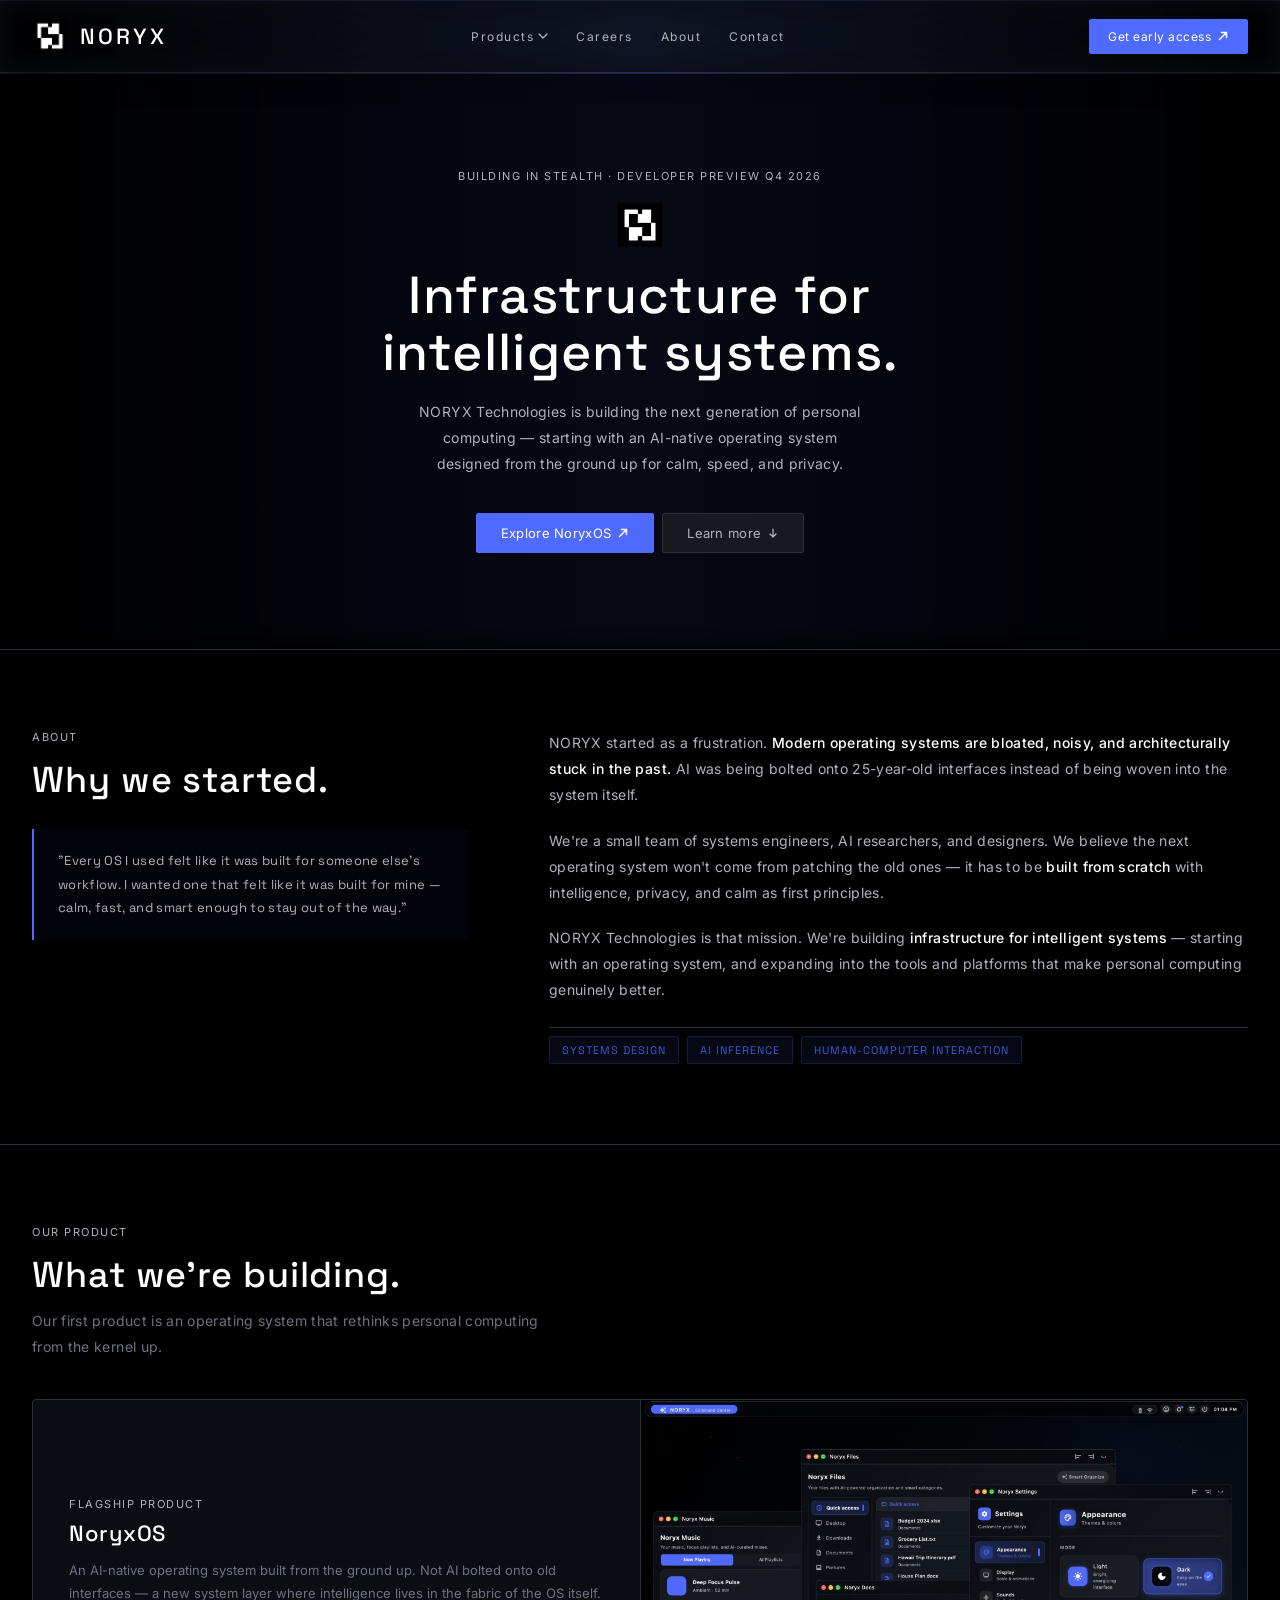
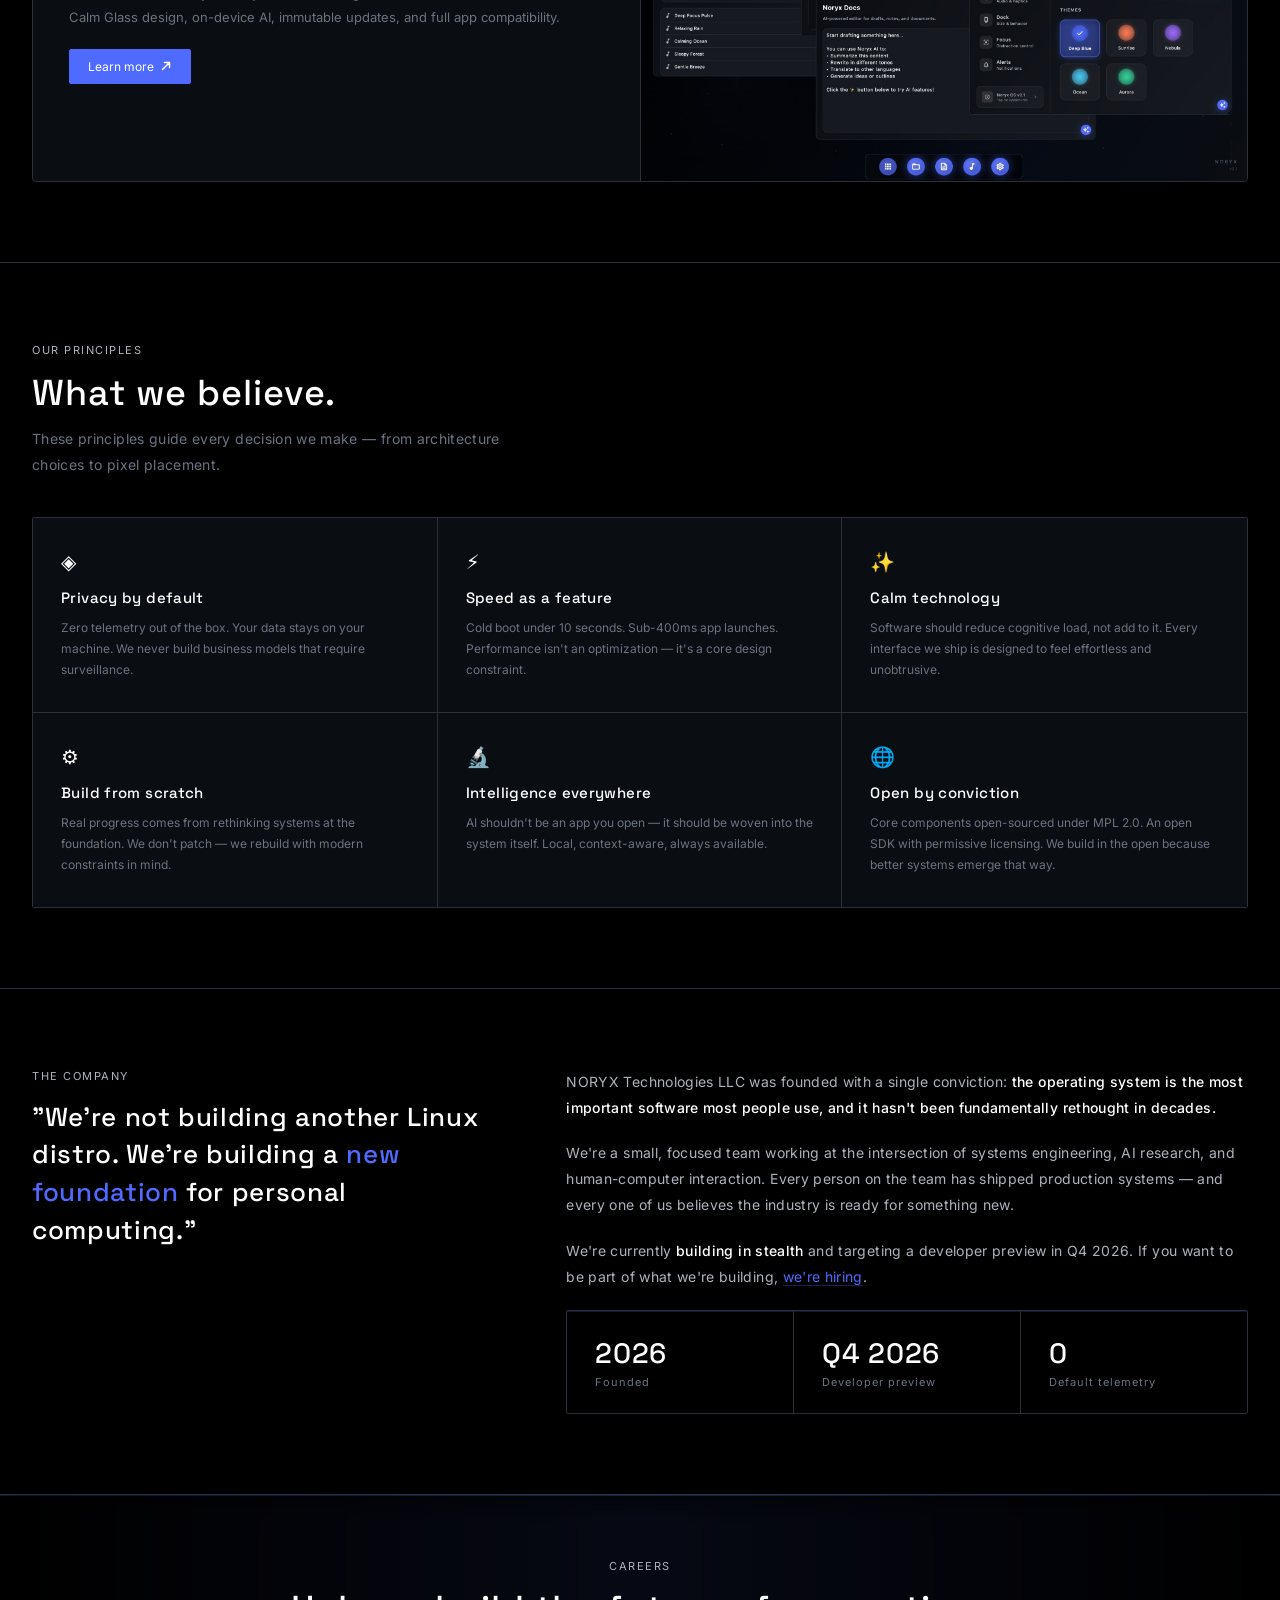
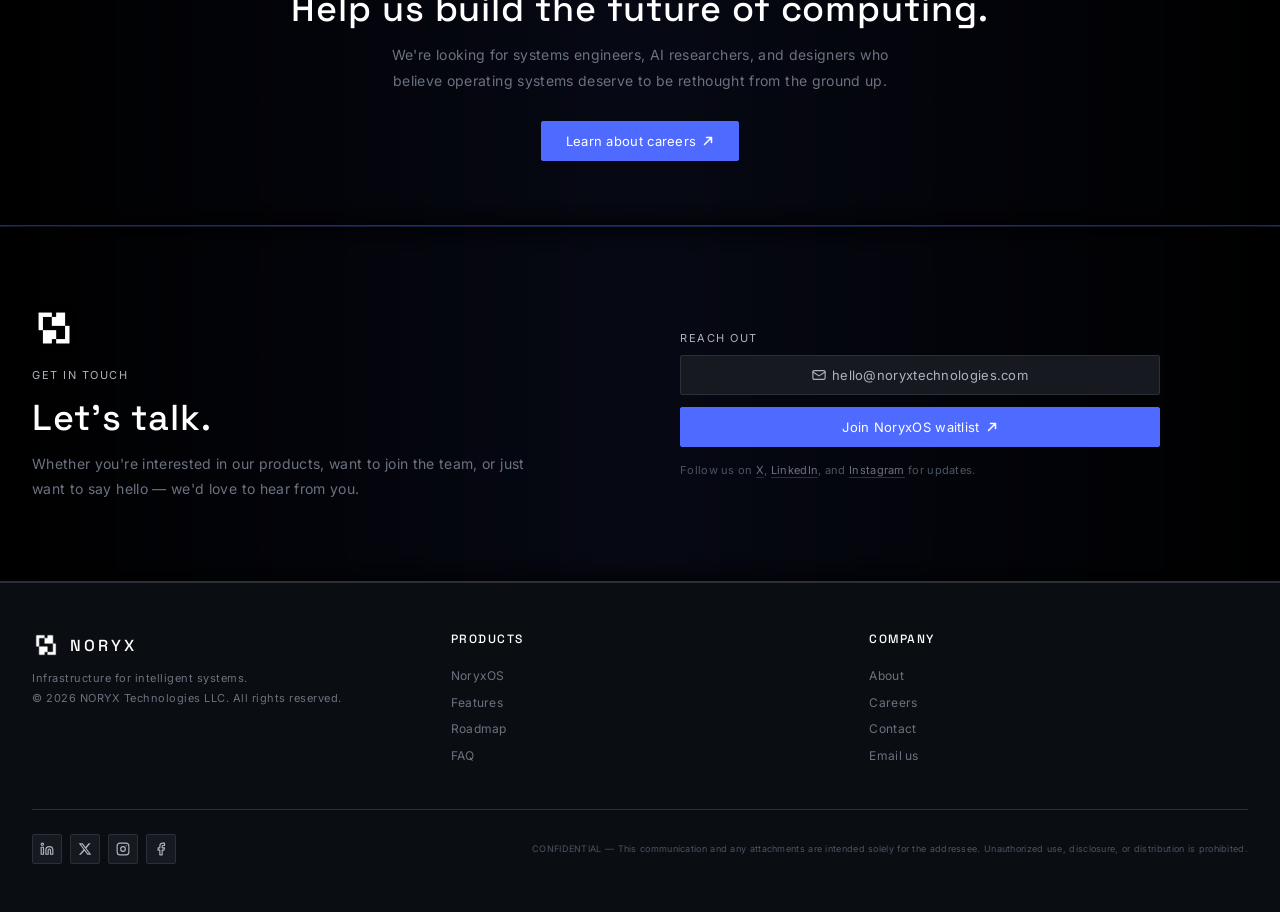
==== commit 5fd6eb55: "Revise careers.html to reflect no open positions, update call-to-action for potential candidates, an" ====
--- a/index.html
+++ b/index.html
@@ -256,7 +256,7 @@
         <h2 id="join-heading">Help us build the future of computing.</h2>
         <p class="section-sub" style="text-align:center;">We're looking for systems engineers, AI researchers, and designers who believe operating systems deserve to be rethought from the ground up.</p>
         <a href="careers.html" class="btn btn-primary btn-lg">
-          View open positions
+          Learn about careers
           <svg viewBox="0 0 12 12" fill="none" aria-hidden="true">
             <path d="M2.5 9.5L9.5 2.5M9.5 2.5H4.5M9.5 2.5V7.5" stroke="currentColor" stroke-width="1.5" stroke-linecap="round" stroke-linejoin="round"/>
           </svg>
